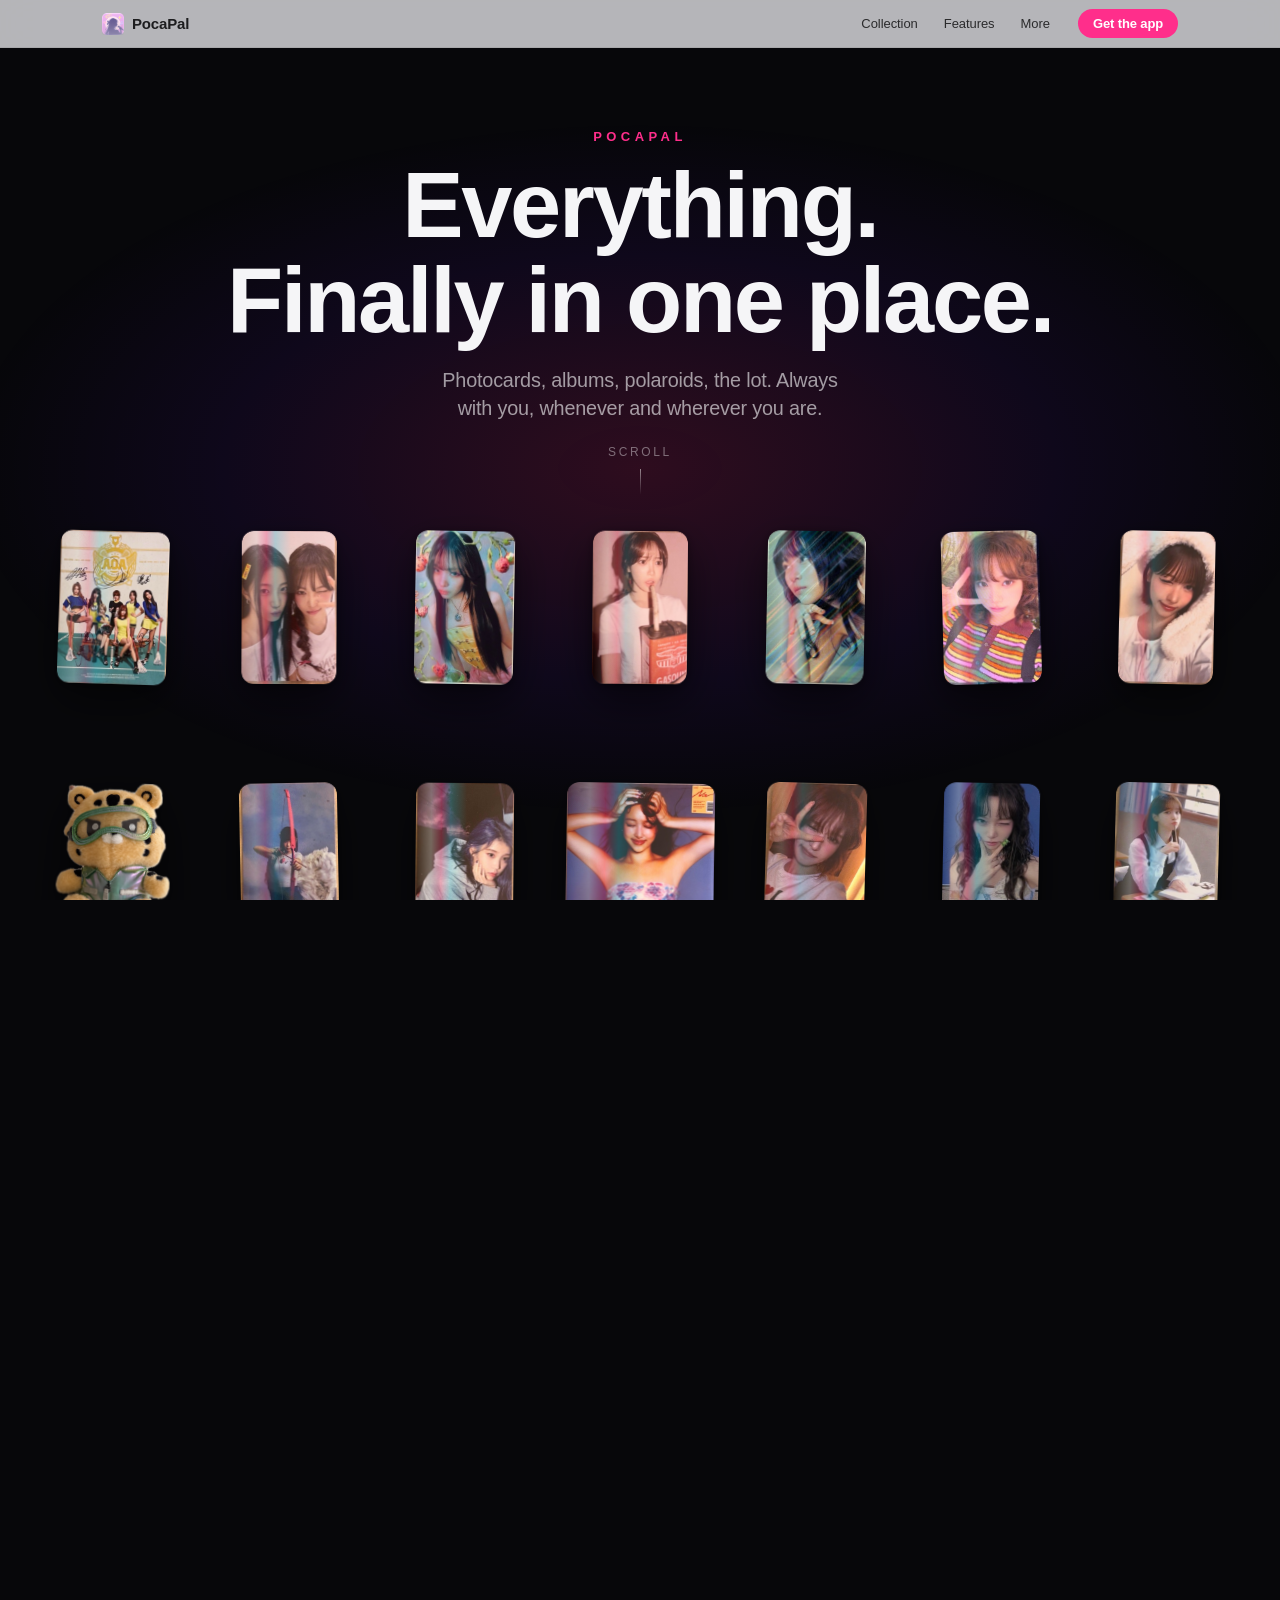
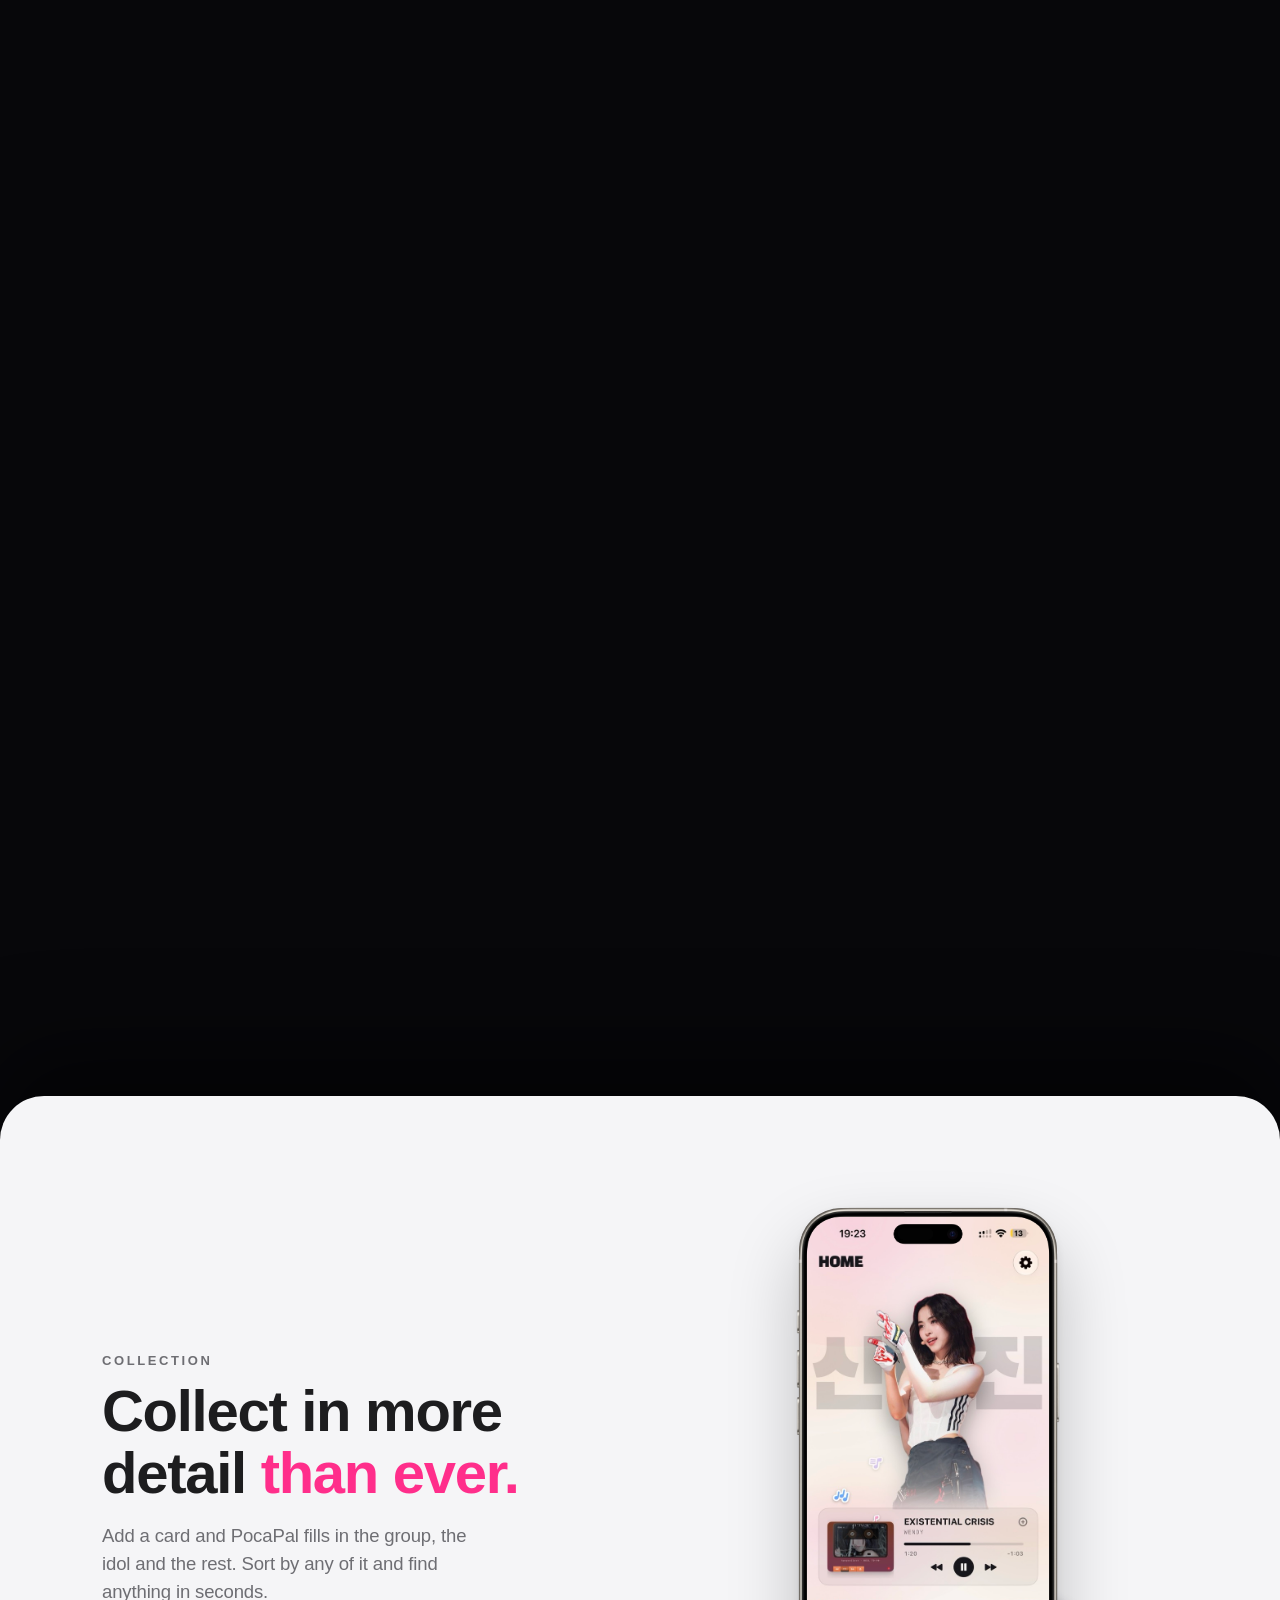
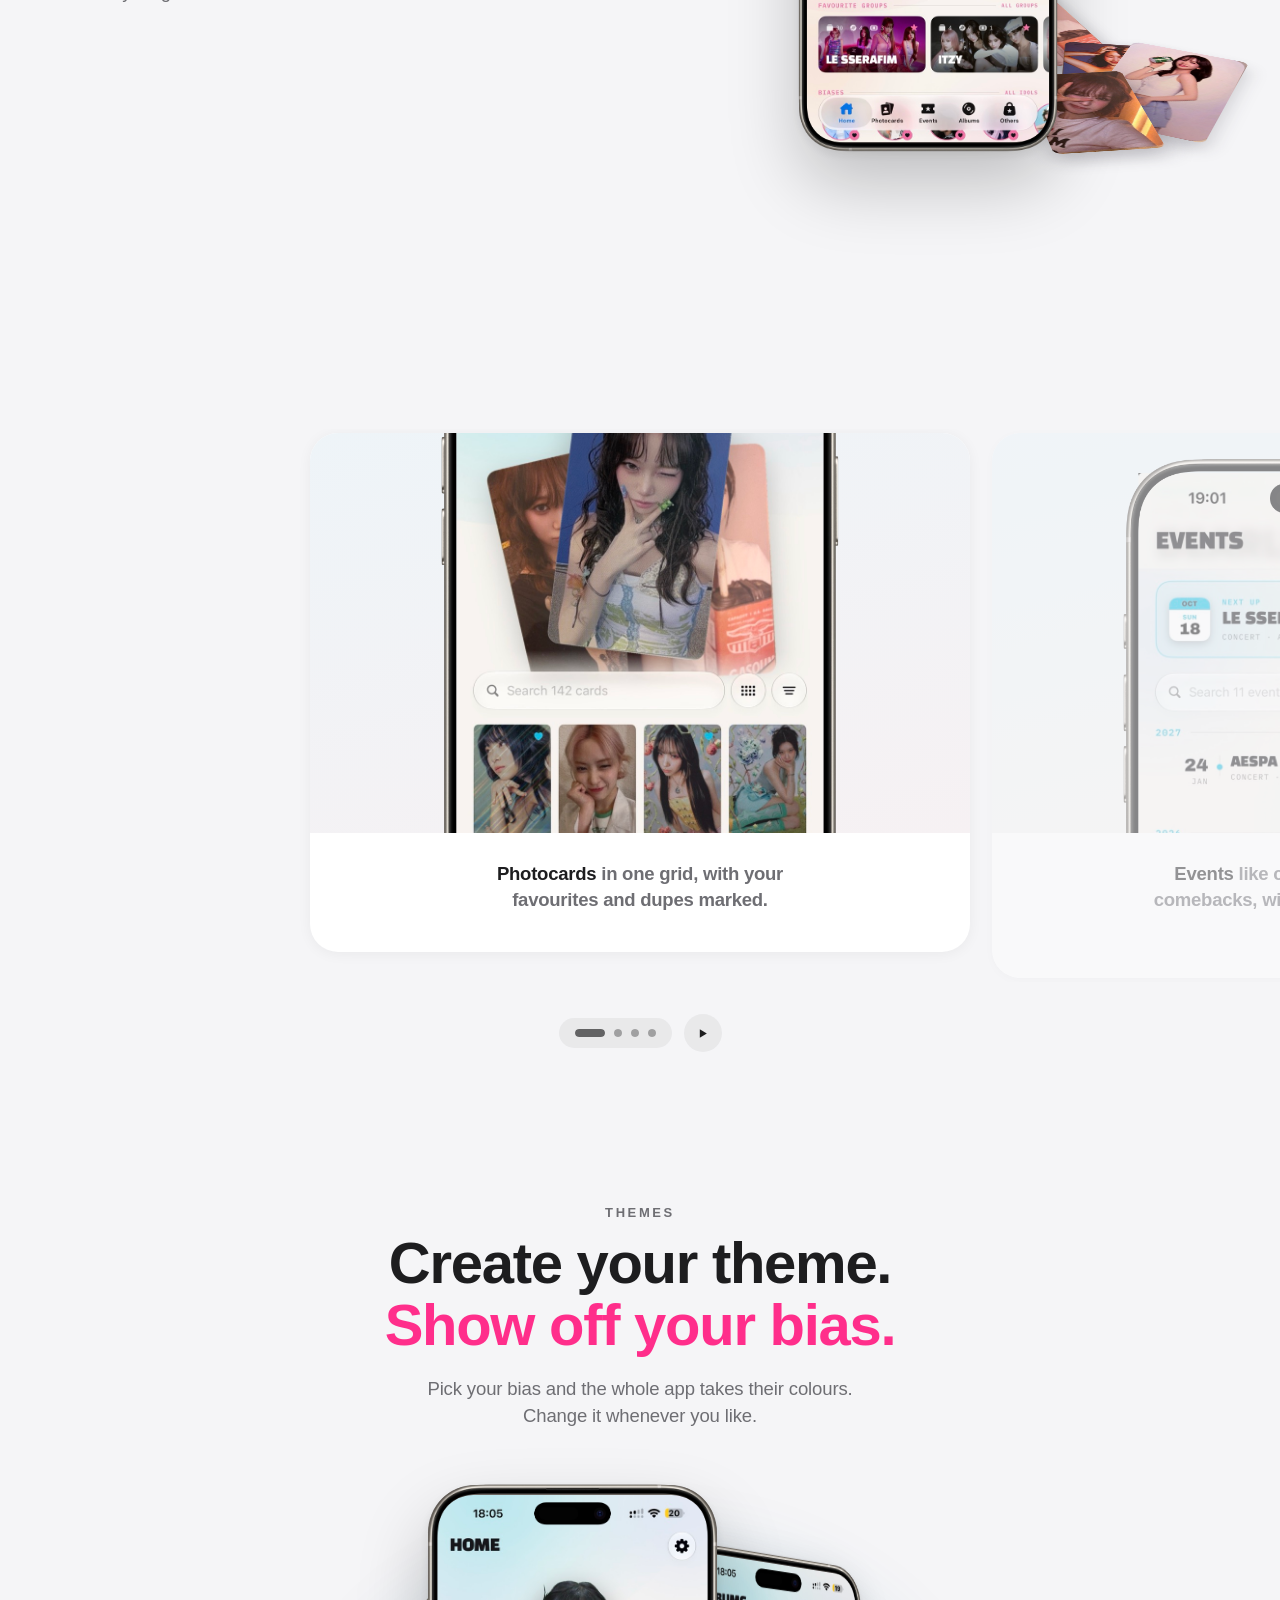
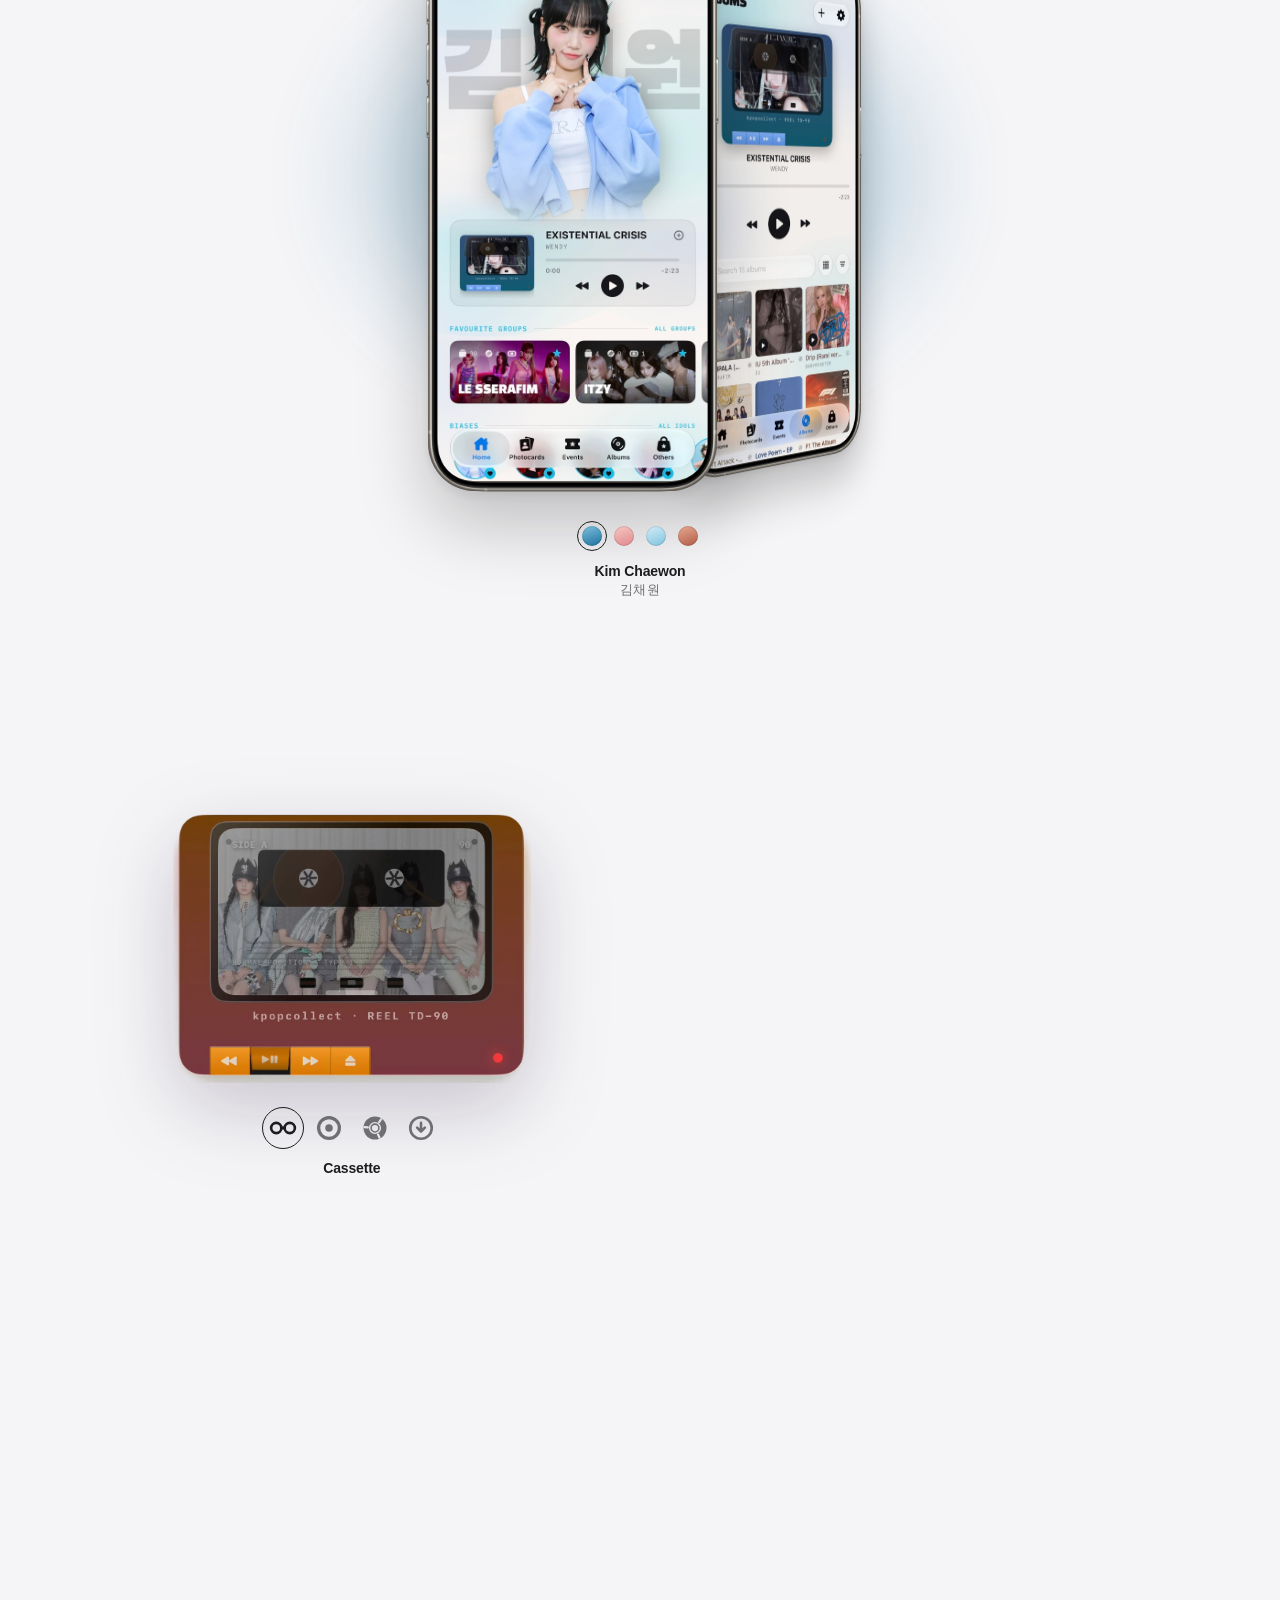
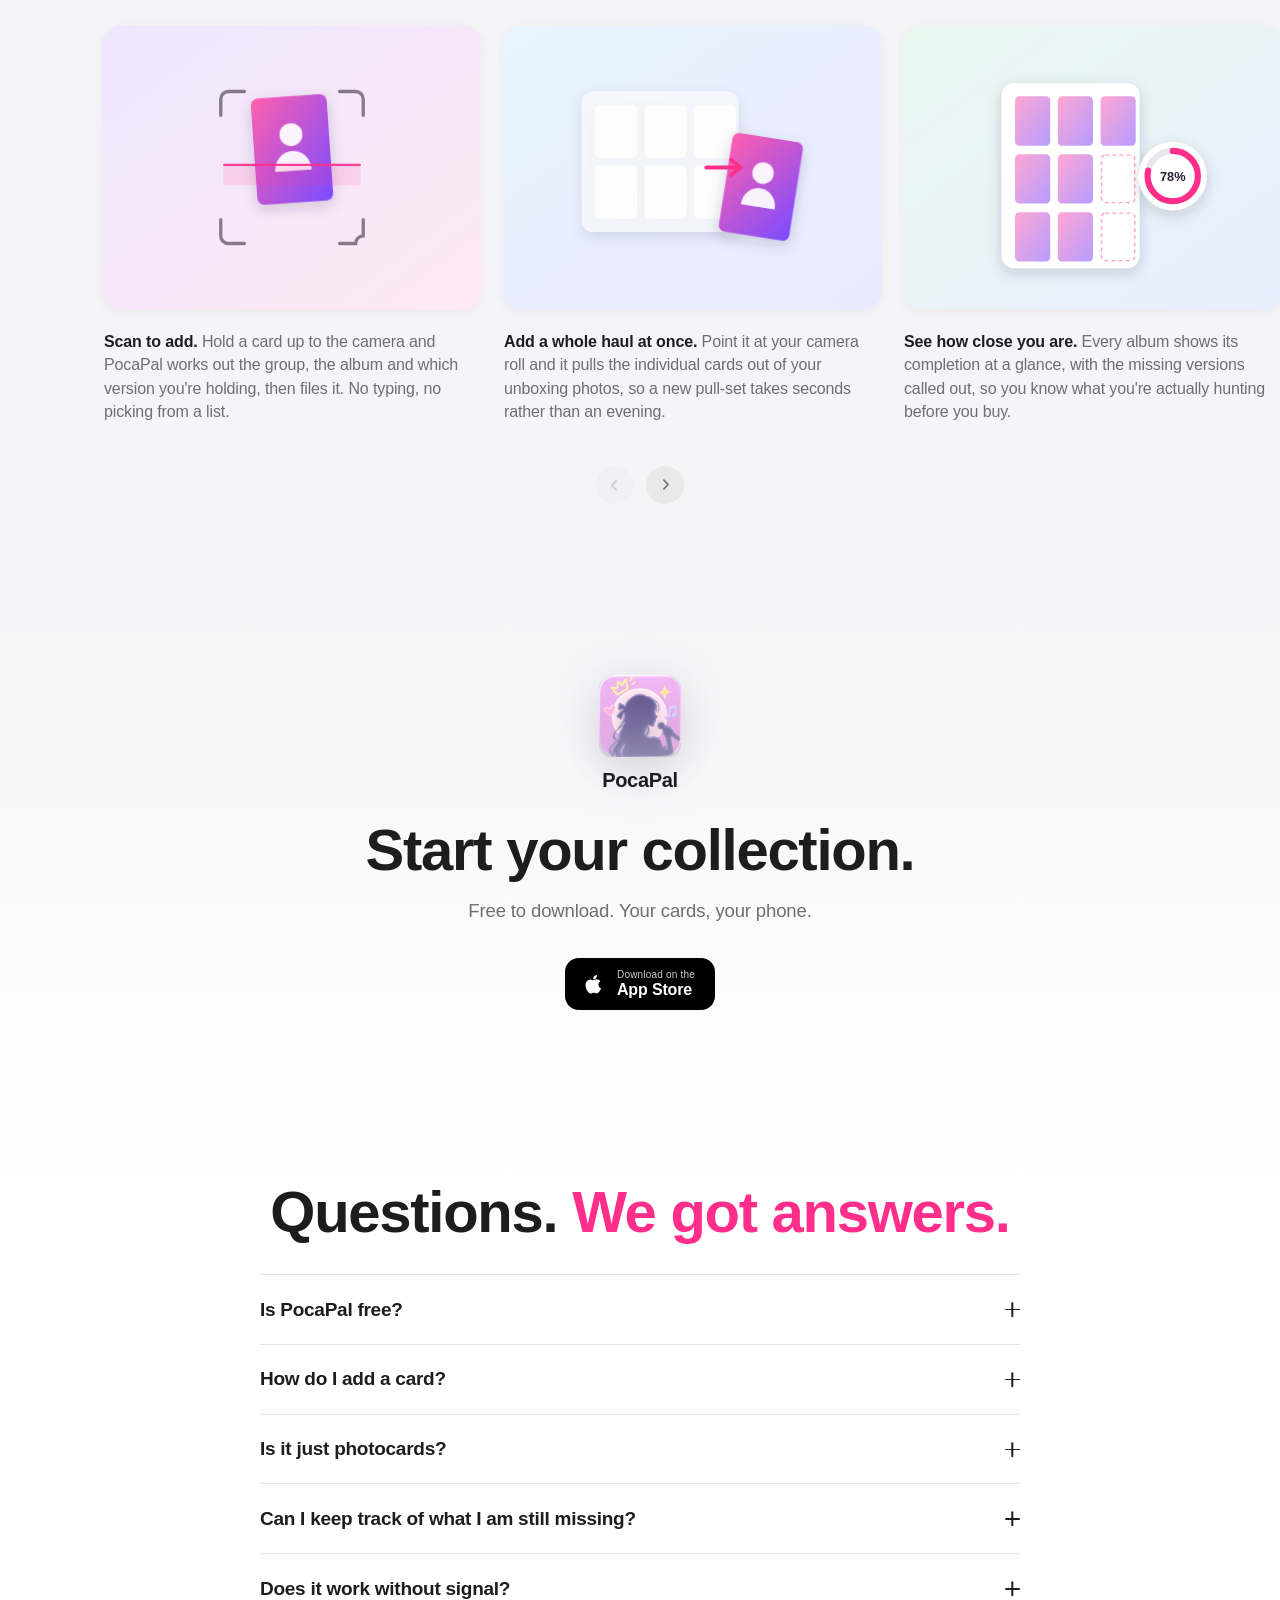
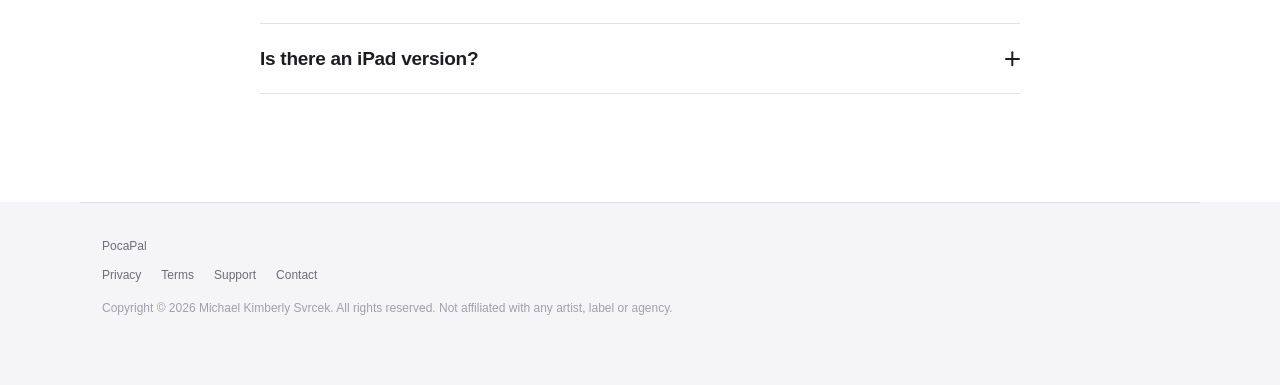
==== public/index.html @ 65de7126 "h" ====
<!DOCTYPE html>
<html lang="en">
<head>
<meta charset="utf-8">
<meta name="viewport" content="width=device-width, initial-scale=1, viewport-fit=cover">
<title>PocaPal · Everything, finally in one place</title>
<meta name="description" content="PocaPal is the photocard collection app for K-pop collectors. Track everything you own, see what you are still missing, and theme the whole app around your bias.">
<meta name="theme-color" content="#07070a">
<meta property="og:title" content="PocaPal · Everything, finally in one place">
<meta property="og:description" content="The photocard collection app for K-pop collectors.">
<meta property="og:type" content="website">
<link rel="icon" href="assets/app-icon.png" type="image/png" sizes="204x204">
<link rel="apple-touch-icon" href="assets/app-icon.png">
<link rel="stylesheet" href="styles.css">
</head>
<body>

<!-- ───────────────────────── nav ───────────────────────── -->
<header class="nav" id="nav">
  <div class="nav-inner">
    <a class="nav-logo" href="#top" aria-label="PocaPal home">
      <img class="nav-mark" src="assets/app-icon.png" alt="" width="204" height="204">
      PocaPal
    </a>
    <nav class="nav-links" aria-label="Primary">
      <a href="#collection">Collection</a>
      <a href="#views">Features</a>
      <a href="#more">More</a>
    </nav>
    <a class="btn btn-sm" href="#get">Get the app</a>
  </div>
</header>

<main id="top">

  <!-- ─────────────────── hero + scroll story ─────────────────── -->
  <section class="story" id="story">
    <div class="story-track">
      <div class="story-stage" id="stage">

        <!-- headline sits inside the stage so it can fade as cards take over -->
        <div class="hero-copy" id="heroCopy">
          <p class="eyebrow">PocaPal</p>
          <h1 class="h1">Everything.<br>Finally in one place.</h1>
          <p class="sub">Photocards, albums, polaroids, the lot. Always with you, whenever and wherever you are.</p>
          <div class="hero-scrollhint" aria-hidden="true">
            <span>Scroll</span>
            <span class="hint-line"></span>
          </div>
        </div>

        <!-- the flying cards get injected here -->
        <div class="card-layer" id="cardLayer" aria-hidden="true"></div>

        <!-- the endless queue that runs on behind the phone once it has settled -->
        <div class="marquee" id="marquee" aria-hidden="true"><div class="marquee-row" id="marqueeRow"></div></div>

        <!-- the phone the cards save into -->
        <div class="phone-wrap" id="phoneWrap" aria-hidden="true">
          <div class="phone-glow"></div>
          <div class="phone-screen">
            <!-- the collection filling up, then a push across to the themed home -->
            <div class="phone-page" id="phonePageA">
              <img class="phone-shot" src="assets/screens/collection.jpg" alt="" width="591" height="1280">
              <div class="phone-count" id="phoneCount" aria-hidden="true">167</div>
              <div class="app-grid-wrap"><div class="app-grid" id="appGrid"></div></div>
            </div>
            <div class="phone-page phone-page-b" id="phonePageB">
              <img class="phone-shot" src="assets/screens/chaewon1.jpg" alt="" width="591" height="1280">
            </div>
          </div>
          <img class="phone-frame" src="assets/phone-frame.webp" alt="" width="1470" height="3000">
        </div>

        <!-- shown when the story is left half-played -->
        <div class="nudge" id="nudge" aria-hidden="true">
          <span>Keep scrolling</span>
          <svg viewBox="0 0 16 16"><path d="M8 2.4v10.4M3.4 8.2 8 12.8l4.6-4.6"/></svg>
        </div>

        <!-- closing line of the story -->
        <div class="story-outro" id="storyOutro">
          <h2 class="h2">A home for your collection<br><span class="hl">on the go.</span></h2>
          <p class="sub sub-tight">Photocards, albums, polaroids and everything else in one place. Your binder, always with you.</p>
        </div>

      </div>
    </div>
  </section>

  <!-- ─────────────────── light body ─────────────────── -->
  <div class="light">

    <section class="feature" id="collection">
      <div class="feature-copy reveal">
        <p class="kicker">Collection</p>
        <h2 class="h2">Collect in more<br>detail <span class="hl">than ever.</span></h2>
        <p class="body">Add a card and PocaPal fills in the group, the idol and the rest. Sort by any of it and find anything in seconds.</p>
      </div>
      <div class="feature-art reveal">
        <div class="scene scene-lay">
        <div class="device">
          <div class="device-screen">
            <img class="device-still" src="assets/screens/home.jpg"
                 alt="The PocaPal home screen" width="591" height="1280">
          </div>
          <img class="device-frame" src="assets/phone-frame.webp" alt="" width="1470" height="3000">
        </div>

          <div class="ground" aria-hidden="true">
            <div class="lay lay-a"><img src="assets/cards/poca-04.jpg" alt="" loading="lazy"></div>
            <div class="lay lay-b"><img src="assets/cards/album-03.jpg" alt="" loading="lazy"></div>
            <div class="lay lay-c"><img src="assets/cards/poca-12.jpg" alt="" loading="lazy"></div>
            <div class="lay lay-d"><img src="assets/cards/poca-09.jpg" alt="" loading="lazy"></div>
          </div>
        </div>
      </div>
    </section>

    <section class="deck" id="views" aria-roledescription="carousel" aria-label="Ways to view your collection">
      <h2 class="h2 deck-head reveal">Cards, events, albums, <span class="hl">and more.</span></h2>

      <div class="deck-rail" id="deck">
        <ul class="deck-track">
          <li class="deck-slide">
            <figure>
              <div class="deck-phone deck-phone--mid" data-slide="photocards">
                <div class="deck-device">
                  <img class="deck-shot" src="assets/slides/photocards.jpg" alt="" loading="lazy">
                  <img class="deck-frame" src="assets/phone-frame.webp" alt="" width="1470" height="3000">
                </div>
              </div>
              <figcaption><b>Photocards</b> in one grid, with your favourites and dupes marked.</figcaption>
            </figure>
          </li>
          <li class="deck-slide">
            <figure>
              <div class="deck-phone deck-phone--top" data-slide="events">
                <div class="deck-device">
                  <img class="deck-shot" src="assets/slides/events.jpg" alt="" loading="lazy">
                  <img class="deck-frame" src="assets/phone-frame.webp" alt="" width="1470" height="3000">
                </div>
              </div>
              <figcaption><b>Events</b> like concerts, fansigns and comebacks, with the next one counting down.</figcaption>
            </figure>
          </li>
          <li class="deck-slide">
            <figure>
              <div class="deck-phone deck-phone--bot" data-slide="albums">
                <div class="deck-device">
                  <img class="deck-shot" src="assets/slides/albums.jpg" alt="" loading="lazy">
                  <img class="deck-frame" src="assets/phone-frame.webp" alt="" width="1470" height="3000">
                </div>
              </div>
              <figcaption><b>Albums</b> logged with the artwork and the version you actually own.</figcaption>
            </figure>
          </li>
          <li class="deck-slide">
            <figure>
              <div class="deck-phone deck-phone--top" data-slide="more">
                <div class="deck-device">
                  <img class="deck-shot" src="assets/slides/more.jpg" alt="" loading="lazy">
                  <img class="deck-frame" src="assets/phone-frame.webp" alt="" width="1470" height="3000">
                </div>
              </div>
              <figcaption><b>Others</b> as well: toys, clothes, banners and whatever else you have ended up with.</figcaption>
            </figure>
          </li>
        </ul>
      </div>

      <div class="deck-controls">
        <div class="deck-dots" id="deckDots" role="tablist" aria-label="Choose a view"></div>
        <button class="deck-play" id="deckPlay" type="button" aria-label="Pause"></button>
      </div>
    </section>

    <section class="feature feature-centre" id="themes">
      <div class="feature-copy reveal">
        <p class="kicker">Themes</p>
        <h2 class="h2">Create your theme.<br><span class="hl">Show off your bias.</span></h2>
        <p class="body">Pick your bias and the whole app takes their colours. Change it whenever you like.</p>
      </div>
      <div class="feature-art reveal">
        <div class="scene scene-pair" id="themeScene" data-theme="chaewon">
          <div class="scene-glow" aria-hidden="true"></div>
          <div class="device device-back" aria-hidden="true">
            <div class="device-screen">
              <img class="device-shot is-on" src="assets/screens/chaewon2.jpg" alt="" width="591" height="1280">
              <img class="device-shot" src="" alt="" width="591" height="1280">
            </div>
            <img class="device-frame" src="assets/phone-frame.webp" alt="" width="1470" height="3000">
          </div>

          <div class="device device-front">
            <div class="device-screen">
              <img class="device-shot is-on" src="assets/screens/chaewon1.jpg"
                   alt="The PocaPal home screen, themed after Kim Chaewon" width="591" height="1280">
              <img class="device-shot" src="" alt="" width="591" height="1280">
            </div>
            <img class="device-frame" src="assets/phone-frame.webp" alt="" width="1470" height="3000">
          </div>
        </div>

        <div class="swatches" role="group" aria-label="App theme">
          <button class="swatch" type="button" data-theme="chaewon" data-label="Kim Chaewon" data-ko="김채원" aria-pressed="true"  aria-label="Kim Chaewon theme"></button>
          <button class="swatch" type="button" data-theme="ryujin"  data-label="Ryujin"      data-ko="신류진" aria-pressed="false" aria-label="Ryujin theme"></button>
          <button class="swatch" type="button" data-theme="karina"  data-label="Karina"      data-ko="유지민" aria-pressed="false" aria-label="Karina theme"></button>
          <button class="swatch" type="button" data-theme="suzy"    data-label="Suzy"        data-ko="배수지" aria-pressed="false" aria-label="Suzy theme"></button>
        </div>
        <p class="swatch-label"><span id="themeName">Kim Chaewon</span><em id="themeKo">김채원</em></p>
      </div>
    </section>

    <section class="feature feature-flip" id="players">
      <div class="feature-copy reveal">
        <p class="kicker">Players</p>
        <h2 class="h2 h2-tight">Enjoy your albums<br><span class="hl">the way they were<br>meant to be.</span></h2>
        <p class="body">Cassette, vinyl, CD or something more modern. Pick the one that suits the album, and take it with you on the go.</p>
      </div>
      <div class="feature-art art-stack reveal">
        <div class="player-stage">
          <img class="player-shot is-on" src="assets/players/cassette.webp" alt="The PocaPal cassette player">
          <img class="player-shot" src="" alt="">
        </div>

        <div class="swatches" role="group" aria-label="Player">
          <button class="swatch" type="button" data-player="cassette" data-label="Cassette" aria-pressed="true"  aria-label="Cassette player"></button>
          <button class="swatch" type="button" data-player="vinyl"    data-label="Vinyl"    aria-pressed="false" aria-label="Vinyl player"></button>
          <button class="swatch" type="button" data-player="cd"       data-label="CD"       aria-pressed="false" aria-label="CD player"></button>
          <button class="swatch" type="button" data-player="digital"  data-label="Digital"  aria-pressed="false" aria-label="Digital player"></button>
        </div>
        <p class="swatch-label"><span id="playerName">Cassette</span></p>
      </div>
    </section>

    <section class="rail-sec" id="more">
      <div class="rail-head reveal">
        <p class="kicker">More in PocaPal</p>
        <h2 class="h2">Every little thing,<br>thought through.</h2>
        <p class="body rail-sub">The small stuff that takes the admin out of collecting, so you can get back to the fun part.</p>
      </div>

      <div class="rail" id="rail">
        <ul class="rail-track">
          <li class="rail-card">
            <div class="rail-art"><img src="assets/features/scan.svg" alt="" loading="lazy"></div>
            <p><b>Scan to add.</b> Hold a card up to the camera and PocaPal works out the group, the album and which version you're holding, then files it. No typing, no picking from a list.</p>
          </li>
          <li class="rail-card">
            <div class="rail-art"><img src="assets/features/import.svg" alt="" loading="lazy"></div>
            <p><b>Add a whole haul at once.</b> Point it at your camera roll and it pulls the individual cards out of your unboxing photos, so a new pull-set takes seconds rather than an evening.</p>
          </li>
          <li class="rail-card">
            <div class="rail-art"><img src="assets/features/sets.svg" alt="" loading="lazy"></div>
            <p><b>See how close you are.</b> Every album shows its completion at a glance, with the missing versions called out, so you know what you're actually hunting before you buy.</p>
          </li>
          <li class="rail-card">
            <div class="rail-art"><img src="assets/features/dupes.svg" alt="" loading="lazy"></div>
            <p><b>Dupes, kept separate.</b> Flag a spare and it drops out of your main count but stays in your trade list, ready to send when someone's after it.</p>
          </li>
          <li class="rail-card">
            <div class="rail-art"><img src="assets/features/search.svg" alt="" loading="lazy"></div>
            <p><b>Search that knows what you mean.</b> Filter by member, era, album or version, or ask for everything you're still missing from one release.</p>
          </li>
          <li class="rail-card">
            <div class="rail-art"><img src="assets/features/share.svg" alt="" loading="lazy"></div>
            <p><b>Share your binder.</b> Send a link to your collection or your wishlist. Whoever opens it doesn't need the app, or an account, to look.</p>
          </li>
          <li class="rail-card">
            <div class="rail-art"><img src="assets/features/offline.svg" alt="" loading="lazy"></div>
            <p><b>Works with no signal.</b> Your collection lives on your phone, so it's there in the queue, at the venue, or halfway through a trade in a car park.</p>
          </li>
        </ul>
      </div>

      <div class="rail-nav">
        <button class="rail-btn" type="button" data-dir="-1" aria-label="Previous features" aria-controls="rail"></button>
        <button class="rail-btn" type="button" data-dir="1" aria-label="More features" aria-controls="rail"></button>
      </div>
    </section>

    <section class="cta" id="get">
      <div class="cta-brand reveal">
        <img class="cta-icon" src="assets/app-icon.png" alt="" width="204" height="204">
        <p class="cta-name">PocaPal</p>
      </div>
      <h2 class="h2">Start your collection.</h2>
      <p class="body cta-body">Free to download. Your cards, your phone.</p>
      <div class="store-row">
        <a class="store" href="#" aria-label="Download on the App Store">
          <span class="store-icon" data-store="apple"></span>
          <span class="store-txt"><small>Download on the</small><strong>App Store</strong></span>
        </a>
      </div>
    </section>

    <section class="faq" id="faq" aria-labelledby="faqHead">
      <h2 class="h2 faq-head reveal" id="faqHead">Questions. <span class="hl">We got answers.</span></h2>
      <div class="faq-list reveal">

        <div class="faq-item">
          <button class="faq-q" type="button" aria-expanded="false" aria-controls="faq-a1" id="faq-q1">
            Is PocaPal free?<span class="faq-mark" aria-hidden="true"></span>
          </button>
          <div class="faq-a" id="faq-a1" role="region" aria-labelledby="faq-q1">
            <div><p>Yes. Download it and start filing. No ads, and nothing behind a paywall.</p></div>
          </div>
        </div>

        <div class="faq-item">
          <button class="faq-q" type="button" aria-expanded="false" aria-controls="faq-a2" id="faq-q2">
            How do I add a card?<span class="faq-mark" aria-hidden="true"></span>
          </button>
          <div class="faq-a" id="faq-a2" role="region" aria-labelledby="faq-q2">
            <div><p>Photograph it, or pick it out of your camera roll. PocaPal fills in the group, the idol and the version, and you can correct anything it gets wrong.</p></div>
          </div>
        </div>

        <div class="faq-item">
          <button class="faq-q" type="button" aria-expanded="false" aria-controls="faq-a3" id="faq-q3">
            Is it just photocards?<span class="faq-mark" aria-hidden="true"></span>
          </button>
          <div class="faq-a" id="faq-a3" role="region" aria-labelledby="faq-q3">
            <div><p>No. Albums, polaroids, toys, banners, lightsticks, whatever you have ended up with. Each kind gets its own shelf.</p></div>
          </div>
        </div>

        <div class="faq-item">
          <button class="faq-q" type="button" aria-expanded="false" aria-controls="faq-a4" id="faq-q4">
            Can I keep track of what I am still missing?<span class="faq-mark" aria-hidden="true"></span>
          </button>
          <div class="faq-a" id="faq-a4" role="region" aria-labelledby="faq-q4">
            <div><p>Yes. Anything you are after goes on your wishlist, next to what you already own, so you know what you are looking for before you get to the pop-up.</p></div>
          </div>
        </div>

        <div class="faq-item">
          <button class="faq-q" type="button" aria-expanded="false" aria-controls="faq-a5" id="faq-q5">
            Does it work without signal?<span class="faq-mark" aria-hidden="true"></span>
          </button>
          <div class="faq-a" id="faq-a5" role="region" aria-labelledby="faq-q5">
            <div><p>Your collection lives on your phone, so it is there in a basement venue or on a plane. Back it up whenever you are online.</p></div>
          </div>
        </div>

        <div class="faq-item">
          <button class="faq-q" type="button" aria-expanded="false" aria-controls="faq-a6" id="faq-q6">
            Is there an iPad version?<span class="faq-mark" aria-hidden="true"></span>
          </button>
          <div class="faq-a" id="faq-a6" role="region" aria-labelledby="faq-q6">
            <div><p>Not yet, but one is being built. For now PocaPal is made for iPhone, where everything already works, and it will run on an iPad at iPhone size in the meantime. Once the iPad version is ready you will be able to browse the same collection on the bigger screen as well, with nothing to move across.</p></div>
          </div>
        </div>

      </div>
    </section>

  </div>
</main>

<footer class="footer">
  <div class="footer-inner">
    <p>PocaPal</p>
    <nav aria-label="Footer">
      <a href="#">Privacy</a><a href="#">Terms</a><a href="#">Support</a><a href="#">Contact</a>
    </nav>
    <p class="footer-legal">Copyright © 2026 Michael Kimberly Svrcek. All rights reserved. Not affiliated with any artist, label or agency.</p>
  </div>
</footer>

<!-- Item detail. Opened by clicking any card in the hero, filled from INFO
     in app.js. Styled after the app's own detail screen. -->
<div class="sheet" id="sheet" hidden>
  <div class="sheet-scrim" data-close></div>
  <div class="sheet-panel" role="dialog" aria-modal="true" aria-labelledby="sheetTitle" tabindex="-1">
    <div class="sheet-wash" id="sheetWash" aria-hidden="true"></div>
    <button class="sheet-x" data-close aria-label="Close">
      <svg viewBox="0 0 24 24" aria-hidden="true"><path d="M6 6l12 12M18 6L6 18"/></svg>
    </button>
    <div class="sheet-art"><img id="sheetArt" alt=""></div>
    <div class="sheet-scroll">
      <h2 class="sheet-title" id="sheetTitle">Item</h2>
      <div class="sheet-pills">
        <span class="pill pill-kind" id="sheetKind">Photocard</span>
        <span class="pill pill-own" id="sheetOwn">Owned</span>
      </div>
      <div class="sheet-people" id="sheetPeople"></div>
      <dl class="sheet-rows" id="sheetRows"></dl>
    </div>
  </div>
</div>

<script src="app.js"></script>
</body>
</html>
---- public/styles.css ----
/* ============================================================
   PocaPal — product page
   Palette: dark story → light body, magenta accent
   ============================================================ */

:root{
  --ink:#07070a;
  --ink-2:#101015;
  --paper:#f5f5f7;
  --paper-2:#ffffff;
  --text-dark:#1d1d1f;
  --text-mid:#6e6e73;
  --text-on-dark:#f5f5f7;
  --text-on-dark-mid:rgba(245,245,247,.62);

  --accent:#ff2e8b;
  --accent-deep:#e0196f;
  --accent-soft:rgba(255,46,139,.18);

  --nav-h:48px;
  --pad:max(22px, env(safe-area-inset-left));
  --maxw:1120px;

  /* phone frame geometry, measured off assets/phone-frame.webp */
  --frame-ar:1470 / 3000;
  --screen-l:5.10%; --screen-t:2.37%; --screen-w:89.80%; --screen-h:95.27%;
  --screen-r:13.4% / 6.1%;      /* a hair tighter than the cut-out */
  --body-l:2.11%;   --body-t:0.73%;   --body-w:95.78%;   --body-h:98.53%;
  --body-r:16.41% / 7.81%;
  --device-body:#6b6560;        /* sampled off the frame's own edge */

  --ease:cubic-bezier(.22,.61,.36,1);
  --font:-apple-system, BlinkMacSystemFont, "SF Pro Display", "SF Pro Text",
         "Helvetica Neue", "Segoe UI", Inter, Roboto, Arial, sans-serif;
}

*,*::before,*::after{box-sizing:border-box}
html{ -webkit-text-size-adjust:100%; scroll-behavior:smooth; }
body{
  margin:0;
  font-family:var(--font);
  background:var(--ink);
  color:var(--text-on-dark);
  -webkit-font-smoothing:antialiased;
  -moz-osx-font-smoothing:grayscale;
  overflow-x:hidden;
}
img{max-width:100%;display:block}
a{color:inherit;text-decoration:none}

/* ---------- type scale ---------- */
.h1{
  font-size:clamp(40px, 7.4vw, 92px);
  line-height:1.03;
  letter-spacing:-.025em;
  font-weight:650;
  margin:0;
}
.h2{
  font-size:clamp(30px, 4.6vw, 58px);
  line-height:1.07;
  letter-spacing:-.022em;
  font-weight:650;
  margin:0;
}
.sub{
  font-size:clamp(16px, 1.55vw, 20px);
  line-height:1.45;
  letter-spacing:-.01em;
  color:var(--text-on-dark-mid);
  margin:18px auto 0;
  max-width:36ch;
  font-weight:400;
}
.sub-tight{margin-top:12px;max-width:34ch}
.body{
  font-size:clamp(16px, 1.45vw, 19px);
  line-height:1.5;
  letter-spacing:-.008em;
  color:var(--text-mid);
  margin:18px 0 0;
  max-width:38ch;
}
.eyebrow{
  margin:0 0 14px;
  font-size:13px;
  font-weight:600;
  letter-spacing:.34em;
  text-transform:uppercase;
  color:var(--accent);
}
/* the blade's category label sits back; the accent is saved for the headline */
.kicker{
  margin:0 0 12px;
  font-size:13px;
  font-weight:650;
  letter-spacing:.2em;
  text-transform:uppercase;
  color:var(--text-mid);
}

/* ---------- nav ---------- */
.nav{
  position:fixed; inset:0 0 auto 0; z-index:50;
  height:var(--nav-h);
  background:rgba(8,8,11,.62);
  backdrop-filter:saturate(180%) blur(20px);
  -webkit-backdrop-filter:saturate(180%) blur(20px);
  border-bottom:1px solid rgba(255,255,255,.08);
  transition:background .4s var(--ease), border-color .4s var(--ease), color .4s var(--ease);
}
.nav.is-light{
  background:rgba(250,250,252,.72);
  border-bottom-color:rgba(0,0,0,.08);
  color:var(--text-dark);
}
.nav-inner{
  max-width:var(--maxw); height:100%; margin:0 auto;
  padding:0 var(--pad);
  display:flex; align-items:center; gap:28px;
  font-size:13px; letter-spacing:-.005em;
}
.nav-logo{display:flex;align-items:center;gap:8px;font-weight:650;font-size:15px;letter-spacing:-.01em}
/* the real app icon; its rounded corners are already in the artwork */
.nav-mark{width:22px;height:22px;display:block}
.nav-links{display:flex;gap:26px;margin-left:auto;opacity:.82}
.nav-links a{transition:opacity .2s}
.nav-links a:hover{opacity:.6}
.btn{
  display:inline-flex;align-items:center;justify-content:center;
  background:var(--accent); color:#fff;
  font-weight:600; letter-spacing:-.01em;
  border-radius:999px;
  transition:background .25s var(--ease), transform .25s var(--ease);
}
.btn:hover{background:var(--accent-deep)}
.btn:active{transform:scale(.97)}
.btn-sm{padding:7px 15px;font-size:13px}
.nav.is-light .nav-links{opacity:.9}

/* ============================================================
   SCROLL STORY
   ============================================================ */
.story{
  position:relative;
  height:660vh;              /* scroll runway — JS reads progress from this */
  background:var(--ink);
}
.story-track{
  position:sticky; top:0;
  height:100svh; height:100vh;
  overflow:hidden;
}
.story-stage{
  position:absolute; inset:0;
  perspective:1400px;
}
/* ambient magenta bloom behind everything */
.story-stage::before{
  content:"";
  position:absolute; left:50%; top:52%;
  width:110vw; height:80vh; transform:translate(-50%,-50%);
  background:radial-gradient(ellipse at center, rgba(255,46,139,.16), rgba(122,28,255,.07) 42%, transparent 68%);
  pointer-events:none;
}

/* ---- hero copy ---- */
.hero-copy{
  position:absolute; left:50%; top:calc(var(--nav-h) + 9vh);
  transform:translateX(-50%);
  width:min(92vw, 860px);
  text-align:center;
  z-index:1000;
  will-change:opacity, transform;
}
/* Once it starts fading it is only a ghost, but it still sits over the top row
   of the risen grid and would swallow the pointer there. It stays selectable
   while it is the thing you are actually reading. */
.hero-copy.is-through{pointer-events:none}
.hero-scrollhint{
  margin-top:22px;
  display:flex;flex-direction:column;align-items:center;gap:10px;
  font-size:12px;letter-spacing:.22em;text-transform:uppercase;
  color:rgba(245,245,247,.42);
}
.hint-line{
  width:1px;height:26px;
  background:linear-gradient(to bottom, rgba(255,255,255,.5), transparent);
  animation:hint 2.4s var(--ease) infinite;
}
@keyframes hint{0%,100%{opacity:.25;transform:scaleY(.55);transform-origin:top}45%{opacity:1;transform:scaleY(1)}}

/* ---- flying cards ---- */
/* no z-index here: the cards set their own, so individual cards can sit
   either side of the phone as the line passes behind it */
.card-layer{position:absolute;inset:0;pointer-events:none}
/* only while the grid is at rest do the cards accept the pointer */
.card-layer.is-live .pcard{pointer-events:auto;cursor:pointer}
.pcard{
  position:absolute; left:0; top:0;
  border-radius:12px;
  overflow:hidden;
  will-change:transform,opacity;
  backface-visibility:hidden;
  box-shadow:0 18px 44px rgba(0,0,0,.55), 0 2px 8px rgba(0,0,0,.4);
}
.pcard img{width:100%;height:100%;object-fit:cover;border-radius:inherit}
/* a cut-out item: no card backing, no sheen, and a shadow that follows its
   own silhouette rather than a rectangle */
.pcard--cut{
  background:none;border-radius:0;box-shadow:none;
  filter:drop-shadow(0 14px 26px rgba(0,0,0,.55)) drop-shadow(0 2px 5px rgba(0,0,0,.4));
}
.pcard--cut::after{display:none}
.marquee img.is-cut{border-radius:0;box-shadow:none;filter:drop-shadow(0 12px 24px rgba(0,0,0,.5))}

/* holo sheen — a transform-animated band, so it stays on the compositor */
.pcard::after{
  content:"";
  position:absolute; top:-30%; left:0;
  width:52%; height:160%;
  background:linear-gradient(90deg,
    transparent 0%,
    rgba(255,255,255,.40) 30%,
    rgba(255,46,139,.34) 50%,
    rgba(0,212,255,.34) 68%,
    transparent 100%);
  animation:holo 15s linear infinite;
  animation-delay:var(--holo-delay, 0s);
  opacity:.7;
  pointer-events:none;
}
.pcard[data-holo="0"]::after{animation-duration:22s;opacity:.45}
/* the sweep happens in the first fifth of the cycle, then the band waits
   off-screen: a rare glint rather than a constant shimmer */
@keyframes holo{
  0%   {transform:translate3d(-130%,0,0) rotate(16deg)}
  18%  {transform:translate3d(330%,0,0)  rotate(16deg)}
  100% {transform:translate3d(330%,0,0)  rotate(16deg)}
}

/* ---- the endless queue behind the phone ---- */
.marquee{
  position:absolute; left:0; right:0; top:50%;
  transform:translateY(-50%);   /* JS re-centres this on the settled phone */
  z-index:1;                 /* behind the phone, in front of the bloom */
  opacity:0;
  /* overflow:hidden keeps the row (far wider than the viewport) from pushing
     the page sideways, but it clips vertically too, and a card that scales up
     under the pointer would lose its top and bottom. The padding is the room
     it grows into: 0.45 of a card, which also clears the drop shadow. */
  overflow:hidden;
  padding:min(7.65vh,7.2vw) 0;
  pointer-events:none;
  -webkit-mask-image:linear-gradient(90deg,transparent,#000 14%,#000 86%,transparent);
  mask-image:linear-gradient(90deg,transparent,#000 14%,#000 86%,transparent);
  will-change:opacity;
}
.marquee-row{
  display:flex;align-items:center;
  width:max-content;
  animation:queue 46s linear infinite;
  animation-play-state:paused;
  will-change:transform;
}
.marquee.is-live .marquee-row{animation-play-state:running}
/* the row holds two identical halves, so -50% → 0 loops seamlessly */
@keyframes queue{from{transform:translate3d(-50%,0,0)}to{transform:translate3d(0,0,0)}}
/* the spacing is a margin, not a flex gap: the row is two identical halves
   and `gap` would leave one fewer gap than items, so -50% would land half a
   gap out and the loop would jump */
/* the dim lives on the items, not the band, so the one under the pointer can
   come up to full while its neighbours stay back */
.marquee img{
  display:block;border-radius:10px;cursor:pointer;
  margin-right:clamp(30px,3.6vw,58px);
  box-shadow:0 14px 30px rgba(0,0,0,.5);
  opacity:.52;
  pointer-events:auto;
  transition:opacity .3s var(--ease), transform .12s linear;
  will-change:transform;
}
.marquee img:hover{opacity:1;position:relative;z-index:2}
/* The queue holds still while you are looking at one of them. `is-held` is set
   by the pointer handlers rather than by :has(img:hover), which does not
   re-evaluate dependably in every browser while the row is animating. It has
   to out-specify the .is-live rule that sets the animation running. */
.marquee.is-live.is-held .marquee-row{animation-play-state:paused}

/* ---- the phone ---- */
/* The frame is a PNG with a transparent screen cut-out, so the app UI sits
   behind it and the bezel — and the Dynamic Island — overlap it the way they
   would on the real thing. The cut-out percentages below are measured from
   the artwork; re-measure them if you swap the frame. */
.phone-wrap{
  position:absolute; left:50%; top:50%;
  width:300px; height:612px;
  margin:-306px 0 0 -150px;   /* centred without transform, so JS owns transform */
  z-index:500;                /* cards stack either side of this by depth */
  opacity:0;
  /* it is decorative, and at rest it is invisible but still sits over the
     middle of the grid: without this it swallows the pointer there */
  pointer-events:none;
  will-change:transform,opacity;
}
/* The body behind the frame: an opaque slab cut to the handset's exact
   silhouette (measured off the artwork, same as the screen cut-out). It does
   two jobs — nothing behind the phone can show through the frame's own
   anti-aliased or semi-transparent pixels, and the drop shadow and glow trace
   the real outline instead of an approximation of it. Corner radius is a
   rect below traces the outermost non-transparent pixel of the render, so the
   frame's own anti-aliased edge has something solid behind it. */
.phone-wrap::before{
  content:"";
  position:absolute;
  left:var(--body-l); top:var(--body-t); width:var(--body-w); height:var(--body-h);
  border-radius:var(--body-r);
  background:var(--device-body);
  box-shadow:
    0 48px 92px rgba(0,0,0,.8),
    0 0 70px rgba(255,46,139,.3);
  z-index:1;
}
.phone-glow{
  position:absolute; left:50%; top:50%;
  width:210%; height:132%; transform:translate(-50%,-50%);
  background:
    radial-gradient(ellipse at center, rgba(255,46,139,.6), rgba(122,28,255,.28) 40%, transparent 66%);
  filter:blur(28px);
  pointer-events:none;
}
.phone-screen{
  position:absolute;
  left:var(--screen-l); top:var(--screen-t); width:var(--screen-w); height:var(--screen-h);
  border-radius:var(--screen-r);
  overflow:hidden;
  background:#08080b;
  z-index:2;
}
.phone-frame{
  position:absolute; inset:0;
  width:100%; height:100%;
  z-index:3;
  pointer-events:none;
  -webkit-user-select:none; user-select:none;
}

/* ---- the hero screen: a real screenshot, with the grid filling its body ---- */
.phone-shot{
  position:absolute;inset:0;
  width:100%;height:100%;object-fit:cover;display:block;
}
/* Two screens stacked. At the end of the run the collection slides off to the
   right and the themed home comes in behind it from the left, the way the app
   goes back a screen. The collection is the one on top, so it carries the edge
   shadow, and the themed one is parked off to the left here rather than in JS,
   so it stays hidden if the choreography never runs. */
.phone-page{position:absolute;inset:0;will-change:transform}
.phone-page:first-child{
  z-index:2;
  box-shadow:-10px 0 26px rgba(0,0,0,.45);
}
.phone-page-b{z-index:1;transform:translate3d(-30%,0,0)}
/* The item count in the screenshot's search field, painted over with a live
   one so it climbs as cards land. Box and colours are measured off the shot:
   the digits sit at 24.7% to 29.4% across, on a pill that runs from
   rgb(248,247,243) to rgb(251,250,246). */
.phone-count{
  position:absolute;
  left:24.5%; top:12.85%; width:5.3%; height:2.9%;
  overflow:visible; white-space:nowrap;
  background:linear-gradient(180deg,#f8f7f3,#fbfaf6);
  display:flex; align-items:center;
  font-size:var(--ui,12px);
  font-weight:400; letter-spacing:-.01em;
  color:#8f8e89;
  z-index:1;
}

/* the empty band between the search field and the tab bar, measured off the shot */
.app-grid-wrap{
  position:absolute;
  left:4.5%;right:4.5%;top:17.5%;bottom:11%;
  overflow:hidden;
}
.app-grid{
  display:grid;grid-template-columns:repeat(3,minmax(0,1fr));gap:6px;
  will-change:transform;
}
/* the cell is a fixed box so the rows keep an even pitch, but the artwork is
   contained inside it: an album stays square, a photocard stays tall, and
   nothing is cropped or stretched */
.app-slot{
  aspect-ratio:300/420;
  position:relative;
  display:grid;place-items:center;
  opacity:0;transform:scale(.72);
  transition:opacity .28s var(--ease), transform .38s var(--ease);
}
.app-slot img{
  max-width:100%;max-height:100%;width:auto;height:auto;
  object-fit:contain;border-radius:5px;
  box-shadow:0 1px 4px rgba(0,0,0,.25);
}
.app-slot.is-filled{opacity:1;transform:scale(1)}

/* ---- story outro ---- */
.story-outro{
  position:absolute; left:50%; top:calc(var(--nav-h) + 7vh);
  transform:translateX(-50%);
  width:min(92vw,760px); text-align:center;
  z-index:1001; opacity:0;
  will-change:opacity,transform;
  pointer-events:none;
}

/* ============================================================
   LIGHT BODY
   ============================================================ */
.light{
  position:relative; z-index:6;
  background:var(--paper);
  color:var(--text-dark);
  border-radius:44px 44px 0 0;
  margin-top:-44px;
  box-shadow:0 -40px 90px rgba(0,0,0,.55);
  overflow:hidden;
}
.light .h2{color:var(--text-dark)}

.feature{
  max-width:var(--maxw);
  margin:0 auto;
  padding:clamp(80px,12vh,150px) var(--pad);
  display:grid;
  grid-template-columns:1fr 1fr;
  gap:clamp(36px,6vw,84px);
  align-items:center;
}
.feature-flip .feature-copy{order:2}
/* centred variant: artwork in the middle, copy beneath it */
.feature-centre{
  grid-template-columns:1fr;
  justify-items:center;
  text-align:center;
  gap:clamp(30px,4vw,50px);
}
.feature-centre .feature-copy{max-width:66ch}
/* the body stays at a comfortable measure; only the headline gets the extra room */
.feature-centre .h2{max-width:none}
.feature-centre .feature-art{width:100%;flex-direction:column;align-items:center;justify-content:flex-start}
.feature-centre .body{margin-left:auto;margin-right:auto;max-width:min(44ch,470px)}
.feature-centre .shot{width:min(100%,400px)}
.feature-art{display:flex;justify-content:center}
/* an art column that stacks its pieces instead of laying them out in a row */
.art-stack{flex-direction:column;align-items:center;justify-content:center;width:100%}

/* reveal-on-scroll */
.reveal{opacity:0;transform:translateY(26px);transition:opacity .9s var(--ease),transform .9s var(--ease)}
.reveal.in{opacity:1;transform:none}

/* ---- the phone, as a standalone block (same artwork as the hero) ---- */
.device{
  position:relative;
  isolation:isolate;   /* keep the frame's z-index inside, so siblings can sit over it */
  width:min(100%,300px);
  aspect-ratio:var(--frame-ar);
}
.device::before{
  content:"";
  position:absolute;
  left:var(--body-l); top:var(--body-t); width:var(--body-w); height:var(--body-h);
  border-radius:var(--body-r);
  background:var(--device-body);
  box-shadow:0 34px 70px rgba(0,0,0,.22), 0 4px 12px rgba(0,0,0,.08);
  z-index:1;
}
.device-screen{
  position:absolute;
  left:var(--screen-l); top:var(--screen-t); width:var(--screen-w); height:var(--screen-h);
  border-radius:var(--screen-r);
  overflow:hidden;
  z-index:2;
}
.device-frame{
  position:absolute; inset:0; width:100%; height:100%;
  z-index:3; pointer-events:none;
  -webkit-user-select:none; user-select:none;
}
/* Two screenshots stacked in the cut-out, so a theme change dissolves from
   one to the other instead of dipping through an empty screen. Same aspect as
   the frame's cut-out, so they fill it with no cropping. */
/* the players: cut out of their backgrounds, so they sit straight on the page */
.player-stage{
  position:relative;width:100%;
  height:clamp(195px,21vw,295px);
  display:grid;place-items:center;
}
.player-shot{
  position:absolute;
  max-width:100%;max-height:100%;width:auto;height:auto;
  opacity:0;
  filter:drop-shadow(0 26px 40px rgba(46,28,58,.22));
  transition:opacity .5s var(--ease);
}
.player-shot.is-on{opacity:1}
.player-shot:not([src]),.player-shot[src=""]{visibility:hidden}

/* the players are picked by what they are, not by colour */
#players .swatch{
  width:30px;height:30px;
  background:none;
  box-shadow:none;
}
#players .swatch::before{
  content:"";position:absolute;inset:0;
  background:var(--text-mid);
  -webkit-mask-repeat:no-repeat;mask-repeat:no-repeat;
  -webkit-mask-position:center;mask-position:center;
  -webkit-mask-size:contain;mask-size:contain;
  transition:background .25s var(--ease);
}
#players .swatch[aria-pressed="true"]::before{background:var(--text-dark)}
#players .swatch::after{inset:-6px}
#players .swatch[data-player="cassette"]::before{
  -webkit-mask-image:url("data:image/svg+xml;utf8,<svg xmlns='http://www.w3.org/2000/svg' viewBox='0 0 24 24' fill='none' stroke='black' stroke-width='2.1'><circle cx='6.6' cy='12' r='4.1'/><circle cx='17.4' cy='12' r='4.1'/><path d='M10.7 12h2.6' stroke-width='2.3' stroke-linecap='round'/></svg>");
  mask-image:url("data:image/svg+xml;utf8,<svg xmlns='http://www.w3.org/2000/svg' viewBox='0 0 24 24' fill='none' stroke='black' stroke-width='2.1'><circle cx='6.6' cy='12' r='4.1'/><circle cx='17.4' cy='12' r='4.1'/><path d='M10.7 12h2.6' stroke-width='2.3' stroke-linecap='round'/></svg>");
}
#players .swatch[data-player="vinyl"]::before{
  -webkit-mask-image:url("data:image/svg+xml;utf8,<svg xmlns='http://www.w3.org/2000/svg' viewBox='0 0 24 24'><circle cx='12' cy='12' r='8.3' fill='none' stroke='black' stroke-width='2.6'/><circle cx='12' cy='12' r='3' fill='black'/></svg>");
  mask-image:url("data:image/svg+xml;utf8,<svg xmlns='http://www.w3.org/2000/svg' viewBox='0 0 24 24'><circle cx='12' cy='12' r='8.3' fill='none' stroke='black' stroke-width='2.6'/><circle cx='12' cy='12' r='3' fill='black'/></svg>");
}
#players .swatch[data-player="cd"]::before{
  -webkit-mask-image:url("data:image/svg+xml;utf8,<svg xmlns='http://www.w3.org/2000/svg' viewBox='0 0 24 24'><mask id='d'><circle cx='12' cy='12' r='9.2' fill='white'/><circle cx='12' cy='12' r='2.5' fill='black'/><circle cx='12' cy='12' r='4.3' fill='none' stroke='black' stroke-width='1.1'/><g fill='black'><rect x='11.15' y='2.7' width='1.7' height='4.4' rx='.85' transform='rotate(35 12 12)'/><rect x='11.15' y='2.7' width='1.7' height='4.4' rx='.85' transform='rotate(155 12 12)'/><rect x='11.15' y='2.7' width='1.7' height='4.4' rx='.85' transform='rotate(275 12 12)'/></g></mask><rect width='24' height='24' fill='black' mask='url(%23d)'/></svg>");
  mask-image:url("data:image/svg+xml;utf8,<svg xmlns='http://www.w3.org/2000/svg' viewBox='0 0 24 24'><mask id='d'><circle cx='12' cy='12' r='9.2' fill='white'/><circle cx='12' cy='12' r='2.5' fill='black'/><circle cx='12' cy='12' r='4.3' fill='none' stroke='black' stroke-width='1.1'/><g fill='black'><rect x='11.15' y='2.7' width='1.7' height='4.4' rx='.85' transform='rotate(35 12 12)'/><rect x='11.15' y='2.7' width='1.7' height='4.4' rx='.85' transform='rotate(155 12 12)'/><rect x='11.15' y='2.7' width='1.7' height='4.4' rx='.85' transform='rotate(275 12 12)'/></g></mask><rect width='24' height='24' fill='black' mask='url(%23d)'/></svg>");
}
#players .swatch[data-player="digital"]::before{
  -webkit-mask-image:url("data:image/svg+xml;utf8,<svg xmlns='http://www.w3.org/2000/svg' viewBox='0 0 24 24' fill='none' stroke='black' stroke-width='2.1' stroke-linecap='round' stroke-linejoin='round'><circle cx='12' cy='12' r='8.6'/><path d='M12 7.9v6.9M8.9 11.7 12 14.8l3.1-3.1'/></svg>");
  mask-image:url("data:image/svg+xml;utf8,<svg xmlns='http://www.w3.org/2000/svg' viewBox='0 0 24 24' fill='none' stroke='black' stroke-width='2.1' stroke-linecap='round' stroke-linejoin='round'><circle cx='12' cy='12' r='8.6'/><path d='M12 7.9v6.9M8.9 11.7 12 14.8l3.1-3.1'/></svg>");
}

/* the emphasised clause in a headline */
.hl{color:var(--accent)}
/* for a headline with more words than the column has room for */
.h2-tight{font-size:clamp(27px,3.9vw,48px)}
/* a still screenshot filling the cut-out, with nothing to cross-fade to */
.device-still{
  position:absolute;inset:0;
  width:100%;height:100%;
  object-fit:cover;display:block;
}

.device-shot{
  position:absolute;inset:0;
  width:100%;height:100%;
  object-fit:cover;display:block;
  opacity:0;
  transition:opacity .5s var(--ease);
}
.device-shot.is-on{opacity:1}
.device-shot:not([src]),.device-shot[src=""]{visibility:hidden}
/* inside a device the screenshot is the screen — the frame supplies the chrome */
.device .shot{
  width:100%; height:100%;
  border-radius:0; border:0; box-shadow:none;
  padding:34px 15px 16px;
  display:flex; flex-direction:column;
}
.device .shot-grid{flex:0 0 auto}

/* ---- scenes: a phone plus whatever is arranged around it ---- */
.scene{position:relative;display:flex;justify-content:center}

/* collection — cards lying on the surface the phone stands on.
   They share one tilted plane rather than each being tilted on its own, which
   is what makes them read as resting on the same table: `.ground` is the
   surface, and the cards inside it only ever rotate flat within it. */
.scene-lay{
  width:min(100%,560px);
  perspective:1500px;
  perspective-origin:46% 14%;
}
.scene-lay .device{width:54%;z-index:2}
.ground{
  position:absolute;
  left:0;right:0;bottom:0;
  height:60%;
  transform:rotateX(79deg);
  transform-origin:50% 100%;
  transform-style:preserve-3d;
  z-index:1;                 /* under and behind the phone */
}
.lay{position:absolute;filter:drop-shadow(0 16px 13px rgba(30,24,40,.24))}
.lay img{display:block;width:100%;border-radius:9px}
/* placed in the plane's own coordinates: further up = further away */
.lay-a{right:12%; bottom:60%; width:25%; transform:rotate(-19deg)}
.lay-b{right:-5%; bottom:40%; width:24%; transform:rotate(8deg)}
.lay-c{right:-16%;bottom:12%; width:27%; transform:rotate(25deg)}
.lay-d{right:4%;  bottom:2%;  width:23%; transform:rotate(-7deg)}

/* themes — a second phone behind and to the right, turned off-axis */
/* a tinted halo behind the pair, picking up whichever bias is selected.
   Registering the two colours lets them transition; without @property a custom
   property would snap rather than fade. */
@property --glow-1 { syntax:'<color>'; inherits:true; initial-value:#7cc1e0 }
@property --glow-2 { syntax:'<color>'; inherits:true; initial-value:#1f6f9c }

.scene-glow{
  position:absolute;
  left:50%;top:48%;
  width:124%;height:78%;
  transform:translate(-50%,-50%);
  background:radial-gradient(ellipse at center,
    var(--glow-1), var(--glow-2) 42%, transparent 70%);
  filter:blur(44px);
  opacity:.32;
  z-index:0;
  pointer-events:none;
  transition:--glow-1 .55s var(--ease), --glow-2 .55s var(--ease);
}
.scene-pair[data-theme="chaewon"]{--glow-1:#7cc1e0;--glow-2:#1f6f9c}
.scene-pair[data-theme="ryujin"] {--glow-1:#f6c9c4;--glow-2:#e0868c}
.scene-pair[data-theme="karina"] {--glow-1:#d6ecf7;--glow-2:#7cc3de}
.scene-pair[data-theme="suzy"]   {--glow-1:#e8a992;--glow-2:#b05b46}

.scene-pair{
  width:min(100%,520px);
  justify-content:flex-start;   /* the pair is centred as a group, below */
  perspective:1200px;
  perspective-origin:50% 50%;
}
.scene-pair .device-front{width:58%;position:relative;z-index:2;margin-left:8%}
.scene-pair .device-back{
  position:absolute;z-index:1;
  width:52%;left:58%;top:9%;
  /* pivots on its own left edge so the turn swings the far side away and it
     stays clear of the phone in front. No Z rotation — that reads as toppling */
  transform:rotateY(38deg);
  transform-origin:0% 50%;
}
/* it sits further away, so it reads a touch cooler and softer */
.scene-pair .device-back .device-screen{filter:saturate(.94) brightness(.97)}
.scene-pair .device-back::before{box-shadow:0 26px 54px rgba(0,0,0,.24), 0 3px 10px rgba(0,0,0,.08)}

/* ---- centred carousel ---- */
.deck{
  --slide-w:min(86vw, 660px);
  padding:clamp(46px,7vh,96px) 0 clamp(36px,5vh,64px);
}
.deck-head{
  max-width:var(--maxw);
  margin:0 auto clamp(30px,4.6vh,50px);
  padding:0 var(--pad);
  text-align:center;
}
.deck-rail{
  position:relative;
  overflow-x:auto;overflow-y:hidden;
  scroll-snap-type:x mandatory;
  scrollbar-width:none;
  overscroll-behavior-x:contain;
}
.deck-rail::-webkit-scrollbar{display:none}
/* `--edge` is set from JS: half the leftover space, so the first and last
   slides can both reach the middle. The trailing edge has to be a real flex
   item, because padding-inline-end on a flex container whose children overflow
   is not counted in the scrollable area. */
.deck-track{
  display:flex;gap:22px;margin:0;list-style:none;
  padding:4px 0 4px var(--edge, 22px);
}
.deck-track::after{
  content:"";
  flex:0 0 auto;
  inline-size:var(--edge, 22px);
}
.deck-slide{
  flex:0 0 auto;width:var(--slide-w);
  scroll-snap-align:center;
}
.deck-slide figure{
  margin:0;
  background:var(--paper-2);
  border-radius:28px;
  overflow:hidden;
  padding-bottom:clamp(24px,3.2vw,38px);
  box-shadow:0 2px 14px rgba(0,0,0,.05);
  opacity:.45;
  transition:opacity .5s var(--ease);
}
.deck-slide.is-on figure{opacity:1}
.deck-slide:not(.is-on){cursor:pointer}

/* Each slide is a window onto part of a phone. The screenshots are crops of
   the real app, so the frame is offset to show the matching portion: the top
   of the handset, its middle, or its foot. */
.deck-phone{
  position:relative;
  height:clamp(250px,38vw,400px);
  overflow:hidden;
  background:linear-gradient(165deg,#eef4f8,#f6f1f3);
}
.deck-phone[data-slide="events"]{background:linear-gradient(165deg,#eaf3fa,#f7f3f0)}
.deck-phone[data-slide="albums"]{background:linear-gradient(165deg,#eef1f5,#eaf3f3)}
.deck-phone[data-slide="more"]  {background:linear-gradient(165deg,#e9f4f4,#f4f2f6)}
.deck-device{
  position:absolute;left:50%;
  width:62%;
  aspect-ratio:var(--frame-ar);
  transform:translateX(-50%);
}
.deck-phone--top .deck-device{top:5%}
.deck-phone--bot .deck-device{bottom:5%}
.deck-phone--mid .deck-device{top:50%;transform:translate(-50%,-50%)}
/* the crop sits against the edge of the screen it was taken from */
.deck-shot{
  position:absolute;
  left:var(--screen-l);width:var(--screen-w);height:auto;
  z-index:1;
}
.deck-phone--top .deck-shot{top:var(--screen-t)}
.deck-phone--bot .deck-shot{bottom:calc(100% - var(--screen-t) - var(--screen-h))}
.deck-phone--mid .deck-shot{top:50%;transform:translateY(-50%)}
.deck-frame{
  position:absolute;inset:0;width:100%;height:100%;
  z-index:2;pointer-events:none;
}

.deck-slide figcaption{
  margin-top:clamp(18px,2.4vw,28px);
  padding:0 clamp(22px,4vw,54px);
  max-width:46ch;margin-inline:auto;
  text-align:center;
  font-size:clamp(15px,1.45vw,19px);
  font-weight:600;line-height:1.42;letter-spacing:-.014em;
  color:var(--text-mid);
}
/* the tab the slide is showing leads the line, in full black */
.deck-slide figcaption b{font-weight:700;color:var(--text-dark)}
.deck-controls{
  display:flex;justify-content:center;align-items:center;gap:12px;
  margin-top:clamp(24px,3.6vh,38px);
}
.deck-dots{
  display:flex;align-items:center;gap:9px;
  background:rgba(0,0,0,.05);
  border-radius:999px;padding:11px 16px;
}
.deck-dot{
  width:8px;height:8px;padding:0;border:0;border-radius:999px;
  background:rgba(0,0,0,.14);cursor:pointer;
  position:relative;overflow:hidden;
  transition:width .4s var(--ease);
}
.deck-dot.is-on{width:30px}
/* the fill: solid on the dots, a running timer on the current one */
.deck-dot i{
  position:absolute;inset:0;border-radius:inherit;
  background:rgba(0,0,0,.5);
  transform:scaleX(1);transform-origin:left center;
}
/* the dots that aren't current sit just above the track they live on */
.deck-dot:not(.is-on) i{background:rgba(0,0,0,.2)}
.deck-dots.is-playing .deck-dot.is-on i{
  animation:deckfill var(--deck-dur,5200ms) linear forwards;
}
@keyframes deckfill{
  0%   {transform:scaleX(0)}
  100% {transform:scaleX(1)}
}
.deck-play{
  width:38px;height:38px;border:0;border-radius:50%;
  background:rgba(0,0,0,.05);cursor:pointer;position:relative;
  transition:background .2s var(--ease);
}
.deck-play:hover{background:rgba(0,0,0,.09)}
.deck-play::after{
  content:"";position:absolute;inset:0;
  background:var(--text-dark);
  -webkit-mask-repeat:no-repeat;mask-repeat:no-repeat;
  -webkit-mask-position:center;mask-position:center;
  -webkit-mask-size:13px;mask-size:13px;
  -webkit-mask-image:url("data:image/svg+xml;utf8,<svg xmlns='http://www.w3.org/2000/svg' viewBox='0 0 24 24' fill='black'><rect x='5' y='4' width='5' height='16' rx='1.4'/><rect x='14' y='4' width='5' height='16' rx='1.4'/></svg>");
  mask-image:url("data:image/svg+xml;utf8,<svg xmlns='http://www.w3.org/2000/svg' viewBox='0 0 24 24' fill='black'><rect x='5' y='4' width='5' height='16' rx='1.4'/><rect x='14' y='4' width='5' height='16' rx='1.4'/></svg>");
}
.deck-play[data-state="paused"]::after{
  -webkit-mask-image:url("data:image/svg+xml;utf8,<svg xmlns='http://www.w3.org/2000/svg' viewBox='0 0 24 24' fill='black'><path d='M7 4l13 8-13 8z'/></svg>");
  mask-image:url("data:image/svg+xml;utf8,<svg xmlns='http://www.w3.org/2000/svg' viewBox='0 0 24 24' fill='black'><path d='M7 4l13 8-13 8z'/></svg>");
}

/* ---- theme swatches under a screenshot ---- */
.swatches{display:flex;gap:12px;justify-content:center;margin-top:30px}
#players .swatches{gap:16px}
.swatch{
  width:20px;height:20px;padding:0;border:0;border-radius:50%;
  cursor:pointer;position:relative;
  background:linear-gradient(160deg,var(--sw1),var(--sw2));
  box-shadow:0 0 0 1px rgba(0,0,0,.12) inset;
  transition:transform .25s var(--ease);
}
.swatch:hover{transform:scale(1.08)}
.swatch::after{
  content:"";position:absolute;inset:-5px;border-radius:50%;
  border:1.5px solid var(--text-dark);
  opacity:0;transition:opacity .25s var(--ease);
}
.swatch[aria-pressed="true"]::after{opacity:1}
.swatch[data-theme="chaewon"]{--sw1:#7cc1e0;--sw2:#1f6f9c}
.swatch[data-theme="ryujin"] {--sw1:#f6c9c4;--sw2:#e0868c}
.swatch[data-theme="karina"] {--sw1:#d6ecf7;--sw2:#7cc3de}
.swatch[data-theme="suzy"]   {--sw1:#e8a992;--sw2:#b05b46}
.swatch-label{
  margin:16px 0 0;text-align:center;line-height:1.35;
}
.swatch-label span{
  display:block;font-size:14px;font-weight:600;
  color:var(--text-dark);letter-spacing:-.01em;
}
.swatch-label em{
  display:block;font-style:normal;font-size:13px;
  color:var(--text-mid);letter-spacing:.01em;
}

/* ---- feature rail ---- */
.rail-sec{padding:clamp(40px,7vh,90px) 0 clamp(56px,8vh,96px)}
.rail-head{
  max-width:var(--maxw);margin:0 auto;
  padding:0 var(--pad);
}
.rail-head .h2{margin-bottom:0}
.rail-sub{margin-top:18px;max-width:46ch}

/* the track bleeds to the edges but its first card lines up with the heading */
.rail{
  margin-top:clamp(34px,5vh,54px);
  overflow-x:auto;
  overflow-y:hidden;
  scroll-snap-type:x mandatory;
  /* snap to the padding edge, so the first card lines up with the heading
     instead of the viewport edge */
  scroll-padding-inline:max(var(--pad), calc((100% - var(--maxw)) / 2 + var(--pad)));
  -webkit-overflow-scrolling:touch;
  scrollbar-width:none;
  overscroll-behavior-x:contain;
}
.rail::-webkit-scrollbar{display:none}
.rail-track{
  display:flex;
  gap:20px;
  margin:0;
  list-style:none;
  padding:6px max(var(--pad), calc((100% - var(--maxw)) / 2 + var(--pad)));
}
.rail-card{
  flex:0 0 auto;
  width:min(80vw, 380px);
  scroll-snap-align:start;
}
.rail-art{
  aspect-ratio:4/3;
  border-radius:20px;
  overflow:hidden;
  background:#eceef2;
  box-shadow:0 2px 10px rgba(0,0,0,.05);
}
.rail-art img{width:100%;height:100%;object-fit:cover;display:block}
.rail-card p{
  margin:20px 2px 0;
  font-size:clamp(15px,1.25vw,17px);
  line-height:1.47;
  letter-spacing:-.008em;
  color:var(--text-mid);
}
.rail-card b{color:var(--text-dark);font-weight:600}

.rail-nav{
  display:flex;justify-content:center;gap:12px;
  margin-top:clamp(26px,4vh,40px);
}
.rail-btn{
  width:38px;height:38px;border:0;border-radius:50%;
  background:rgba(0,0,0,.05);
  cursor:pointer;
  position:relative;
  transition:background .2s var(--ease),opacity .2s var(--ease);
}
.rail-btn:hover{background:rgba(0,0,0,.09)}
.rail-btn:disabled{opacity:.32;cursor:default}
.rail-btn::after{
  content:"";position:absolute;inset:0;
  background:var(--text-mid);
  -webkit-mask-repeat:no-repeat;mask-repeat:no-repeat;
  -webkit-mask-position:center;mask-position:center;
  -webkit-mask-size:13px;mask-size:13px;
  -webkit-mask-image:url("data:image/svg+xml;utf8,<svg xmlns='http://www.w3.org/2000/svg' viewBox='0 0 24 24' fill='none' stroke='black' stroke-width='3' stroke-linecap='round' stroke-linejoin='round'><path d='M9 4l8 8-8 8'/></svg>");
  mask-image:url("data:image/svg+xml;utf8,<svg xmlns='http://www.w3.org/2000/svg' viewBox='0 0 24 24' fill='none' stroke='black' stroke-width='3' stroke-linecap='round' stroke-linejoin='round'><path d='M9 4l8 8-8 8'/></svg>");
}
.rail-btn[data-dir="-1"]::after{transform:scaleX(-1)}
/* ---- CTA ---- */
.cta{
  text-align:center;
  /* the bottom padding is larger than the top so the gap down to the FAQ
     matches the gap up to the rail, which carries its own padding too */
  padding:clamp(70px,11vh,130px) var(--pad) clamp(127px,19vh,222px);
  background:linear-gradient(180deg,var(--paper) 0%, #ffffff 100%);
}
.cta-brand{
  display:flex;flex-direction:column;align-items:center;
  gap:12px;margin-bottom:clamp(20px,3vh,32px);
}
.cta-icon{
  width:clamp(62px,6.4vw,82px);height:auto;display:block;
  filter:drop-shadow(0 12px 24px rgba(58,38,88,.2));
}
.cta-name{
  margin:0;font-size:clamp(17px,1.6vw,20px);
  font-weight:650;letter-spacing:-.015em;color:var(--text-dark);
}
.cta-body{margin:16px auto 0;max-width:34ch}
.store-row{display:flex;gap:14px;justify-content:center;flex-wrap:wrap;margin-top:34px}
.store{
  display:inline-flex;align-items:center;gap:11px;
  background:#000;color:#fff;
  padding:11px 20px 11px 17px;border-radius:14px;
  transition:transform .3s var(--ease),opacity .3s var(--ease);
}
.store:hover{transform:translateY(-2px);opacity:.88}
.store-icon{width:24px;height:24px;background:#fff;-webkit-mask-repeat:no-repeat;mask-repeat:no-repeat;-webkit-mask-size:contain;mask-size:contain;-webkit-mask-position:center;mask-position:center}
.store-icon[data-store="apple"]{
  -webkit-mask-image:url("data:image/svg+xml;utf8,<svg xmlns='http://www.w3.org/2000/svg' viewBox='0 0 24 24' fill='black'><path d='M16.4 12.7c0-2.3 1.9-3.4 2-3.5-1.1-1.6-2.8-1.8-3.4-1.8-1.5-.2-2.8.8-3.6.8-.7 0-1.9-.8-3.1-.8-1.6 0-3.1.9-3.9 2.4-1.7 2.9-.4 7.1 1.2 9.4.8 1.1 1.7 2.4 3 2.3 1.2 0 1.6-.8 3.1-.8 1.4 0 1.8.8 3.1.7 1.3 0 2.1-1.1 2.9-2.3.9-1.3 1.3-2.6 1.3-2.7-.1 0-2.6-1-2.6-3.7zM14 5.9c.7-.8 1.1-1.9 1-3-.9 0-2.1.6-2.8 1.4-.6.7-1.1 1.9-1 2.9 1 .1 2.1-.5 2.8-1.3z'/></svg>");
  mask-image:url("data:image/svg+xml;utf8,<svg xmlns='http://www.w3.org/2000/svg' viewBox='0 0 24 24' fill='black'><path d='M16.4 12.7c0-2.3 1.9-3.4 2-3.5-1.1-1.6-2.8-1.8-3.4-1.8-1.5-.2-2.8.8-3.6.8-.7 0-1.9-.8-3.1-.8-1.6 0-3.1.9-3.9 2.4-1.7 2.9-.4 7.1 1.2 9.4.8 1.1 1.7 2.4 3 2.3 1.2 0 1.6-.8 3.1-.8 1.4 0 1.8.8 3.1.7 1.3 0 2.1-1.1 2.9-2.3.9-1.3 1.3-2.6 1.3-2.7-.1 0-2.6-1-2.6-3.7zM14 5.9c.7-.8 1.1-1.9 1-3-.9 0-2.1.6-2.8 1.4-.6.7-1.1 1.9-1 2.9 1 .1 2.1-.5 2.8-1.3z'/></svg>");
}
.store-txt{display:flex;flex-direction:column;line-height:1.15;text-align:left}
.store-txt small{font-size:10px;opacity:.8;letter-spacing:.02em}
.store-txt strong{font-size:16px;font-weight:600;letter-spacing:-.01em}

/* ---- footer ---- */
.footer{background:var(--paper);color:var(--text-mid);position:relative;z-index:6}
.footer-inner{
  max-width:var(--maxw);margin:0 auto;
  padding:34px var(--pad) 56px;
  border-top:1px solid rgba(0,0,0,.09);
  font-size:12px;line-height:1.6;
}
.footer-inner p{margin:0 0 10px}
.footer-inner nav{display:flex;gap:20px;flex-wrap:wrap;margin-bottom:14px}
.footer-inner nav a:hover{text-decoration:underline}
.footer-legal{color:#a1a1a8}   /* no measure cap: it sits on one line wherever it fits */

/* ============================================================
   RESPONSIVE
   ============================================================ */
@media (max-width:900px){
  .feature{grid-template-columns:1fr;gap:34px}
  .feature-flip .feature-copy{order:0}
  .feature-copy .body{max-width:46ch}
  .nav-links{display:none}
  .btn-sm{margin-left:auto}
  .story{height:560vh}
  .phone-wrap{width:248px;height:506px;margin:-253px 0 0 -124px}
  .light{border-radius:30px 30px 0 0;margin-top:-30px}
}
/* short laptops: keep the headline clear of the first row of cards */
@media (max-height:820px){
  .hero-copy{top:calc(var(--nav-h) + 5vh)}
  .hero-scrollhint{margin-top:20px;gap:8px}
  .hint-line{height:26px}
  .sub{margin-top:14px}
}
@media (max-width:560px){
  .hero-copy{top:calc(var(--nav-h) + 4vh)}
  .sub{max-width:30ch}
  .story{height:520vh}
}

/* ============================================================
   REDUCED MOTION — no scroll choreography, just a calm layout
   ============================================================ */
@media (prefers-reduced-motion:reduce){
  html{scroll-behavior:auto}
  .story{height:auto}
  .story-track{position:relative;height:auto;overflow:visible}
  .story-stage{position:relative;inset:auto;padding:calc(var(--nav-h) + 8vh) var(--pad) 90px;display:flex;flex-direction:column;align-items:center;gap:54px}
  .hero-copy{position:relative;left:auto;top:auto;transform:none;opacity:1!important}
  .card-layer{position:relative;inset:auto;display:grid;grid-template-columns:repeat(auto-fill,minmax(110px,1fr));gap:14px;width:min(100%,900px)}
  .pcard{position:relative!important;transform:none!important;opacity:1!important;z-index:auto!important;width:auto!important;height:auto!important;aspect-ratio:300/420}
  .pcard::after{display:none}
  .phone-wrap{position:relative;left:auto;top:auto;margin:0;opacity:1!important;transform:none!important}
  .story-outro{position:relative;left:auto;top:auto;transform:none;opacity:1!important}
  .hint-line{animation:none}
  .marquee{display:none}
  .nudge{display:none}
  .device-shot{transition-duration:.01ms}
  .faq-a{transition-duration:.01ms}
  .reveal{opacity:1;transform:none}
}


/* ---- FAQ ---- */
.faq{
  padding:0 var(--pad) clamp(80px,12vh,140px);
  background:#fff;                 /* carries straight on from the CTA's white */
}
.faq-head,.faq-list{max-width:760px;margin-inline:auto}
.faq-head{margin-block:0 clamp(24px,3.4vh,40px);text-align:center}
.faq-item{border-top:1px solid rgba(0,0,0,.11)}
.faq-item:last-child{border-bottom:1px solid rgba(0,0,0,.11)}
.faq-q{
  width:100%;display:flex;align-items:center;justify-content:space-between;gap:20px;
  background:none;border:0;padding:clamp(18px,2.4vh,24px) 0;
  font:inherit;font-size:clamp(16px,1.55vw,19px);font-weight:600;
  letter-spacing:-.014em;line-height:1.35;color:var(--text-dark);
  text-align:left;cursor:pointer;
}
.faq-q:hover{color:var(--accent)}
/* the plus that becomes a minus */
.faq-mark{position:relative;flex:none;width:15px;height:15px}
.faq-mark::before,.faq-mark::after{
  content:"";position:absolute;left:0;top:7px;width:15px;height:1.6px;
  background:currentColor;border-radius:1px;
  transition:transform .34s var(--ease),opacity .34s var(--ease);
}
.faq-mark::after{transform:rotate(90deg)}
.faq-item.is-open .faq-mark::after{transform:rotate(0);opacity:0}
/* 0fr to 1fr animates the height without anyone measuring anything */
.faq-a{
  display:grid;grid-template-rows:0fr;visibility:hidden;
  transition:grid-template-rows .36s var(--ease), visibility .36s var(--ease);
}
.faq-a > div{overflow:hidden}
.faq-item.is-open .faq-a{grid-template-rows:1fr;visibility:visible}
.faq-a p{
  margin:0;padding:0 46px clamp(20px,2.6vh,26px) 0;
  font-size:clamp(15px,1.45vw,17px);line-height:1.55;
  letter-spacing:-.008em;color:var(--text-mid);
}
@media (max-width:560px){
  .faq-a p{padding-right:26px}
}

/* ============================================================
   ITEM SHEET — the detail, opened from the hero
   Two columns on a desktop: the artwork on the left over a pool
   of its own colour, the facts on the right. It borrows the app's
   look, not its phone-shaped proportions. Below 760px it folds
   into one column and takes the whole screen.
   ============================================================ */
html.sheet-open{overflow:hidden}
.sheet{position:fixed;inset:0;z-index:9000;display:grid;place-items:center;padding:max(18px,3vh)}
.sheet[hidden]{display:none}
.sheet-scrim{
  position:absolute;inset:0;
  background:rgba(6,4,9,.72);
  -webkit-backdrop-filter:blur(22px) saturate(.9);
  backdrop-filter:blur(22px) saturate(.9);
  opacity:0;transition:opacity .28s var(--ease);
}
.sheet-panel{
  position:relative;
  width:min(920px,94vw);
  max-height:min(720px,90vh);
  display:grid;
  grid-template-columns:minmax(0,38%) minmax(0,1fr);
  border-radius:30px;
  background:#15111a;
  border:1px solid rgba(255,255,255,.09);
  box-shadow:0 44px 120px rgba(0,0,0,.66), 0 2px 0 rgba(255,255,255,.05) inset;
  overflow:hidden;outline:none;
  opacity:0;transform:translateY(20px) scale(.975);
  transition:opacity .34s var(--ease), transform .34s var(--ease);
}
.sheet.is-open .sheet-scrim{opacity:1}
.sheet.is-open .sheet-panel{opacity:1;transform:none}

/* the artwork's own colour, blown up and blurred, pooling behind it
   the way the app tints the screen with whatever you opened */
.sheet-wash{
  position:absolute;left:-16%;top:-20%;width:78%;height:140%;
  background:var(--wash) center/cover no-repeat;
  filter:blur(64px) saturate(1.6);
  opacity:.6;pointer-events:none;
}
.sheet-wash::after{
  content:"";position:absolute;inset:0;
  background:linear-gradient(90deg,rgba(21,17,26,0) 34%,#15111a 97%);
}
.sheet-x{
  position:absolute;top:18px;right:18px;z-index:4;
  width:34px;height:34px;border:0;border-radius:50%;
  background:rgba(22,18,26,.58);
  -webkit-backdrop-filter:blur(14px);backdrop-filter:blur(14px);
  color:#fff;cursor:pointer;display:grid;place-items:center;
  transition:background .2s var(--ease);
}
.sheet-x:hover{background:rgba(52,44,60,.86)}
.sheet-x svg{width:15px;height:15px;fill:none;stroke:currentColor;stroke-width:1.9;stroke-linecap:round}

/* ---- left: the artwork ---- */
.sheet-art{
  position:relative;z-index:2;
  display:grid;place-items:center;
  padding:40px 34px;
  border-right:1px solid rgba(255,255,255,.07);
}
.sheet-art img{
  width:auto;height:auto;max-width:100%;max-height:100%;
  border-radius:14px;
  box-shadow:0 26px 54px rgba(0,0,0,.55);
  transition:transform .14s linear;
  will-change:transform;
}
/* a cut-out item has no card edge to round off */
.sheet-art.is-cut img{border-radius:0;box-shadow:none;filter:drop-shadow(0 20px 38px rgba(0,0,0,.55))}

/* ---- right: the facts ---- */
.sheet-scroll{
  position:relative;z-index:2;
  overflow-y:auto;overscroll-behavior:contain;
  padding:46px 44px 44px;
  -webkit-overflow-scrolling:touch;
}
.sheet-title{
  margin:0;font-size:clamp(26px,2.4vw,34px);line-height:1.05;font-weight:800;
  letter-spacing:-.015em;text-transform:uppercase;
}
.sheet-pills{display:flex;gap:9px;margin-top:16px}
.pill{
  font-size:13px;font-weight:600;letter-spacing:-.01em;
  padding:8px 17px;border-radius:999px;
}
.pill-kind{background:var(--accent);color:#fff}
.pill-own{border:1px solid rgba(255,255,255,.28);color:#fff}

/* ---- group and idol ---- */
.sheet-people{margin-top:28px;display:grid;gap:20px}
.sheet-label{
  font-size:10.5px;font-weight:600;letter-spacing:.09em;text-transform:uppercase;
  color:rgba(255,255,255,.36);margin-bottom:9px;
}
.person{display:flex;align-items:center;gap:13px}
.person-av{
  width:44px;height:44px;border-radius:50%;object-fit:cover;flex:none;
  background:rgba(255,255,255,.07);
}
.person-main{min-width:0;flex:1}
.person-name{
  font-size:19px;font-weight:800;letter-spacing:-.01em;text-transform:uppercase;
  white-space:nowrap;overflow:hidden;text-overflow:ellipsis;
}
.person-sub{display:flex;align-items:center;gap:11px;margin-top:3px;color:rgba(255,255,255,.44);font-size:12px}
.person-stat{display:inline-flex;align-items:center;gap:4px}
.person-stat svg{width:12px;height:12px;fill:none;stroke:currentColor;stroke-width:1.5;stroke-linejoin:round}

/* ---- the plain facts ---- */
.sheet-rows{margin:30px 0 0;display:grid}
.sheet-rows div{
  display:flex;align-items:baseline;justify-content:space-between;gap:18px;
  padding:14px 0;border-top:1px solid rgba(255,255,255,.09);
}
.sheet-rows dt{
  font-size:10.5px;font-weight:600;letter-spacing:.09em;text-transform:uppercase;
  color:rgba(255,255,255,.36);flex:none;
}
.sheet-rows dd{margin:0;font-size:16px;font-weight:500;text-align:right}

/* ---- one column, whole screen ---- */
@media (max-width:760px){
  .sheet{padding:0}
  .sheet-panel{
    grid-template-columns:minmax(0,1fr);
    width:100%;height:100%;max-height:100%;
    border-radius:0;border:0;
    overflow-y:auto;align-content:start;
  }
  .sheet-x{position:fixed}
  .sheet-wash{position:fixed;left:-30%;width:160%;top:-22%;height:62%}
  .sheet-wash::after{background:linear-gradient(180deg,rgba(21,17,26,0) 34%,#15111a 92%)}
  .sheet-art{border-right:0;padding:34px 22px 2px}
  .sheet-art img{max-width:62%;max-height:44vh}
  .sheet-scroll{overflow:visible;padding:24px 22px calc(34px + env(safe-area-inset-bottom))}
  .sheet-title{font-size:26px}
}
@media (prefers-reduced-motion:reduce){
  .sheet-scrim,.sheet-panel{transition-duration:.01ms}
  .sheet-panel{transform:none}
}

/* ---- the nudge: shown when the story is left half-played ---- */
.nudge{
  position:absolute;left:50%;bottom:max(18px,2.4vh);
  z-index:1200;                  /* over the cards, under the item sheet */
  display:flex;align-items:center;gap:9px;
  padding:9px 17px;border-radius:999px;
  background:rgba(18,16,24,.62);
  -webkit-backdrop-filter:blur(16px) saturate(1.2);
  backdrop-filter:blur(16px) saturate(1.2);
  border:1px solid rgba(255,255,255,.12);
  color:rgba(245,245,247,.84);
  font-size:12.5px;font-weight:500;letter-spacing:.01em;white-space:nowrap;
  opacity:0;transform:translate(-50%,10px);pointer-events:none;
  transition:opacity .34s var(--ease), transform .34s var(--ease);
}
.nudge.is-on{opacity:1;transform:translate(-50%,0)}
.nudge svg{
  width:13px;height:13px;fill:none;stroke:currentColor;
  stroke-width:1.8;stroke-linecap:round;stroke-linejoin:round;
  animation:nudgeBob 1.7s var(--ease) infinite;
}
@keyframes nudgeBob{0%,58%,100%{transform:translateY(0)}28%{transform:translateY(3px)}}
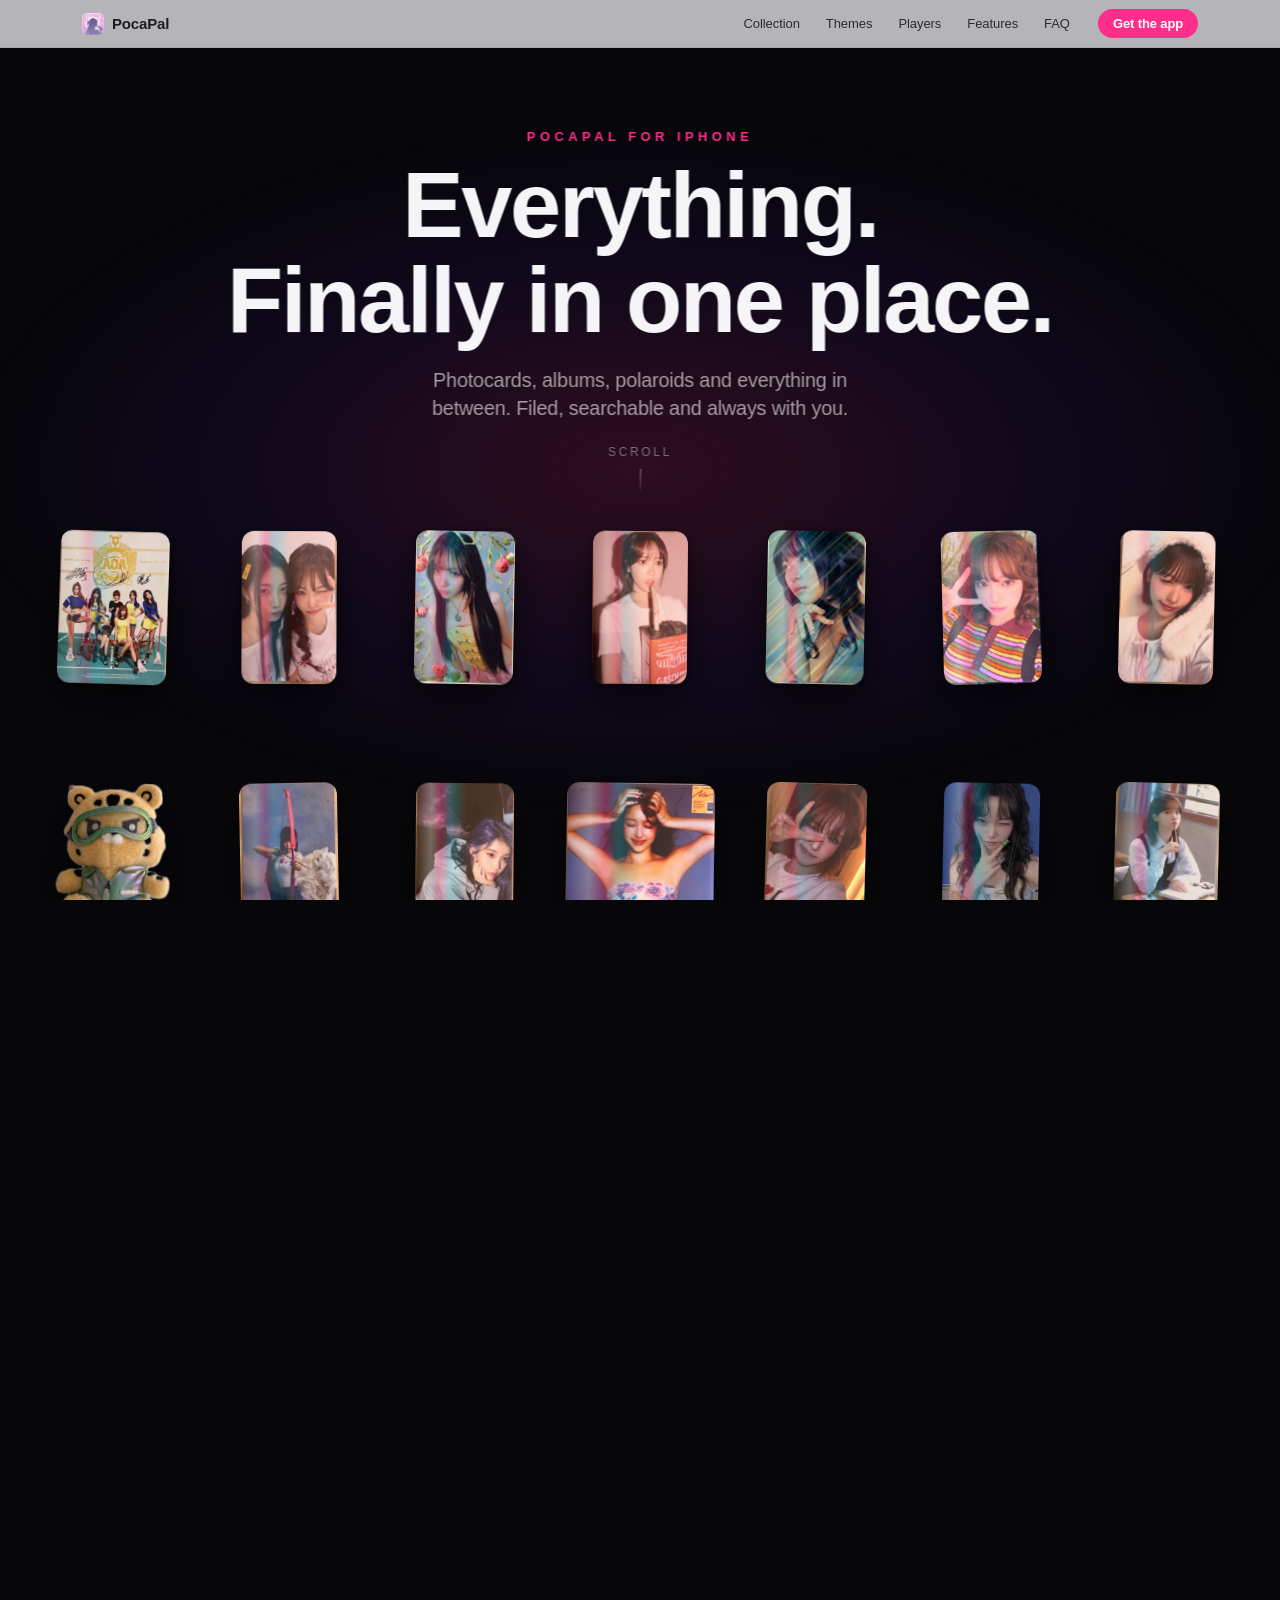
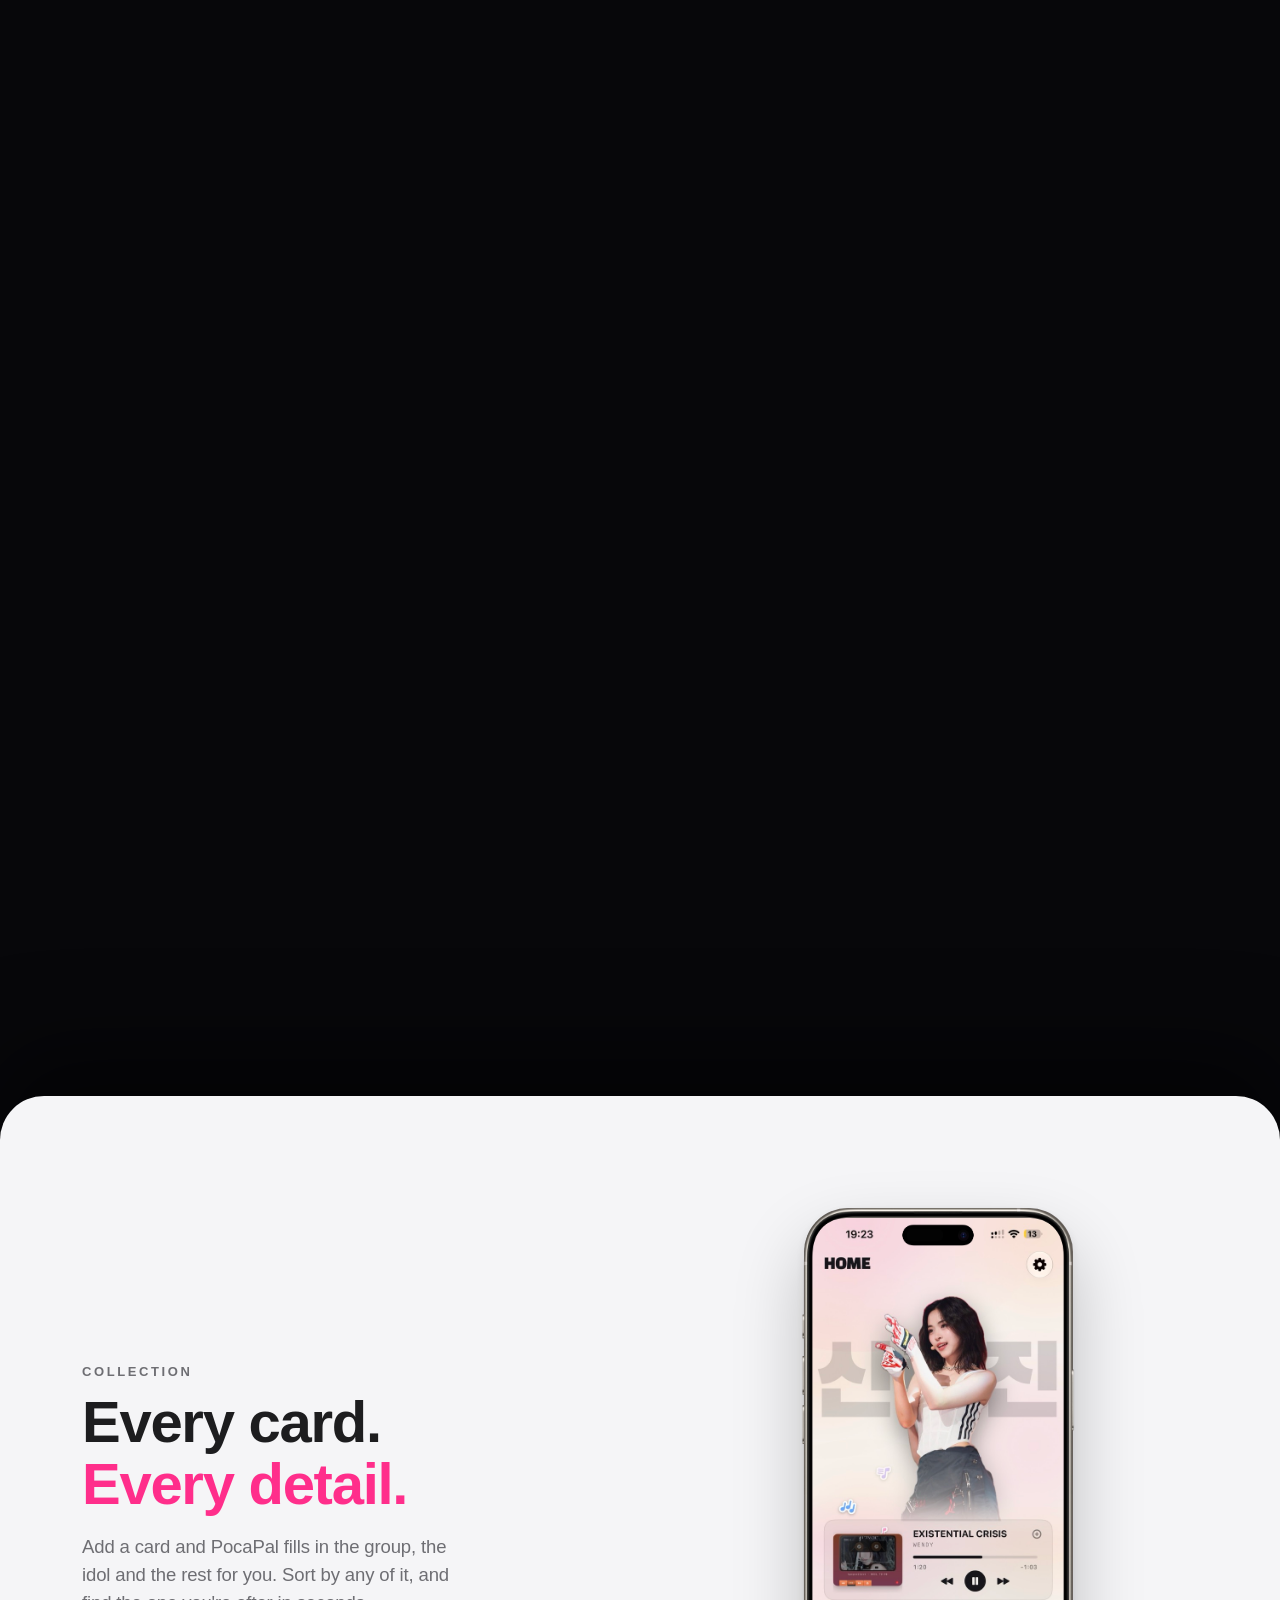
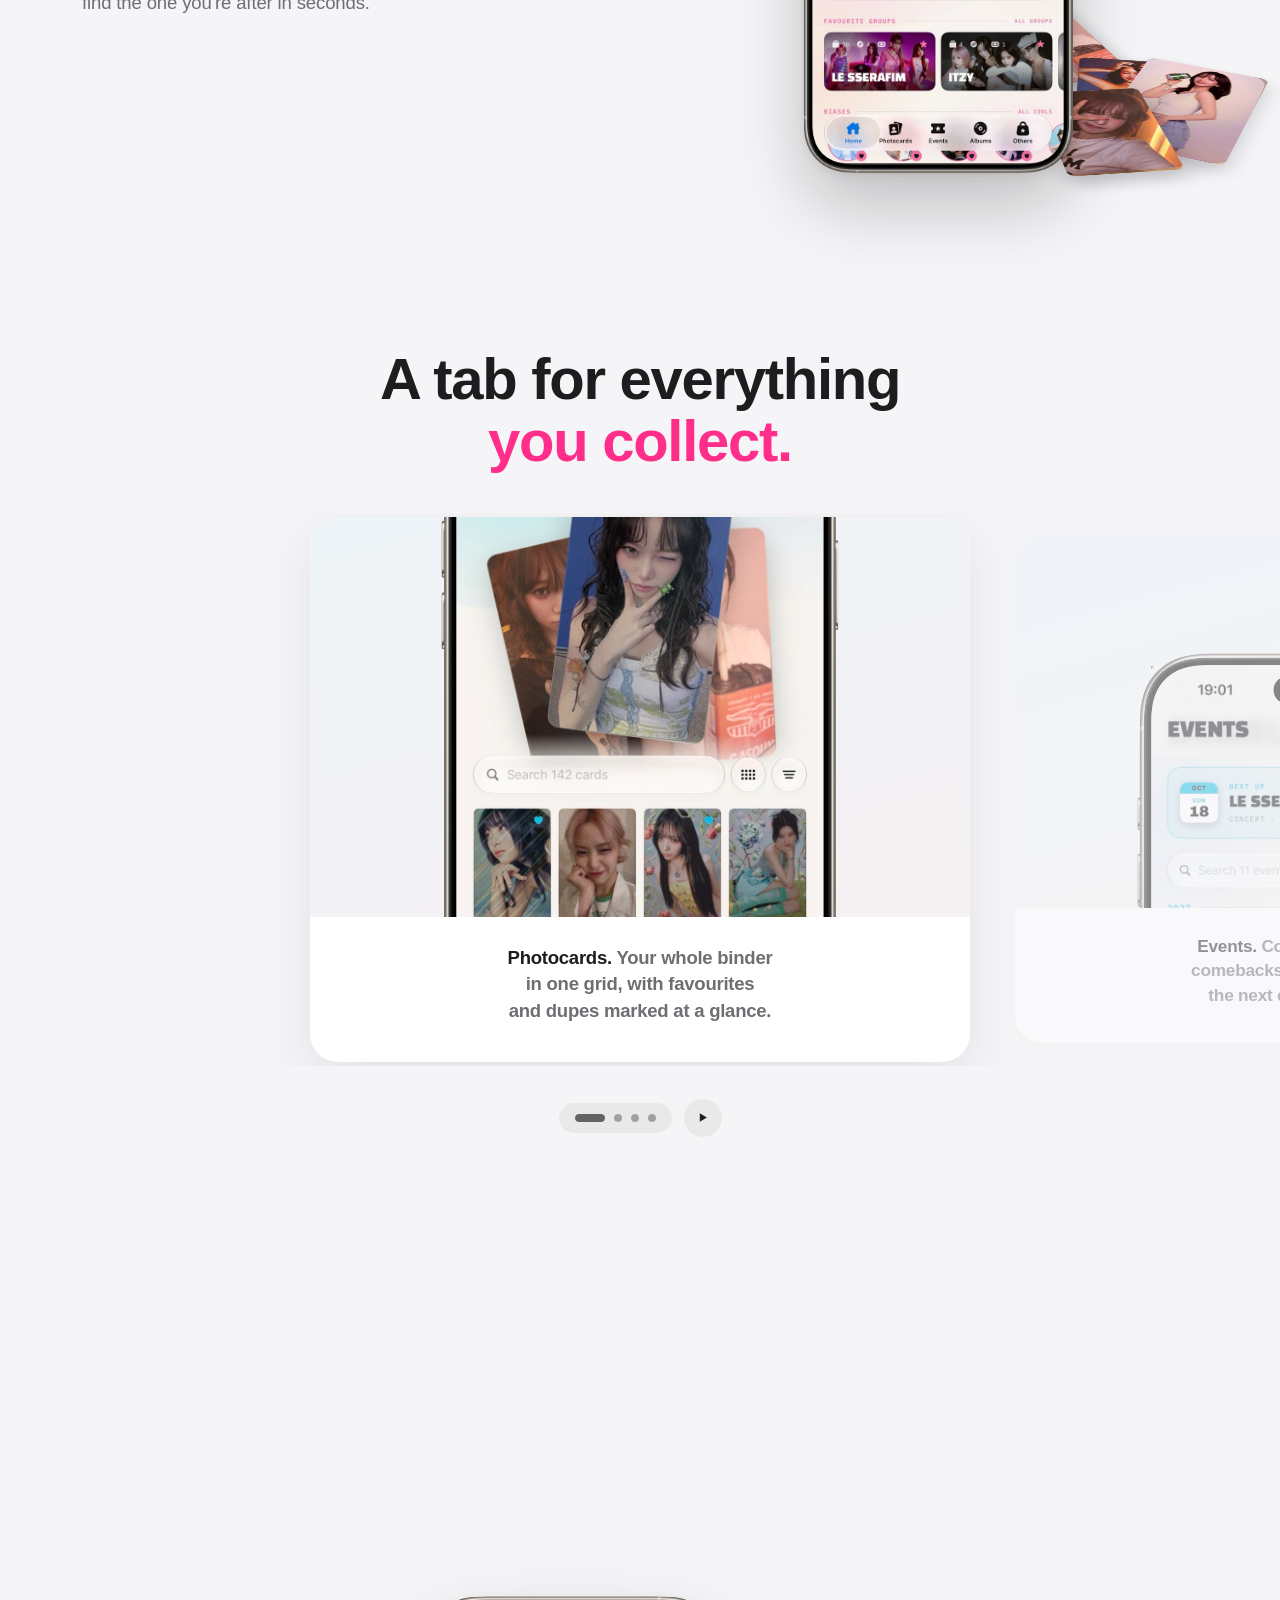
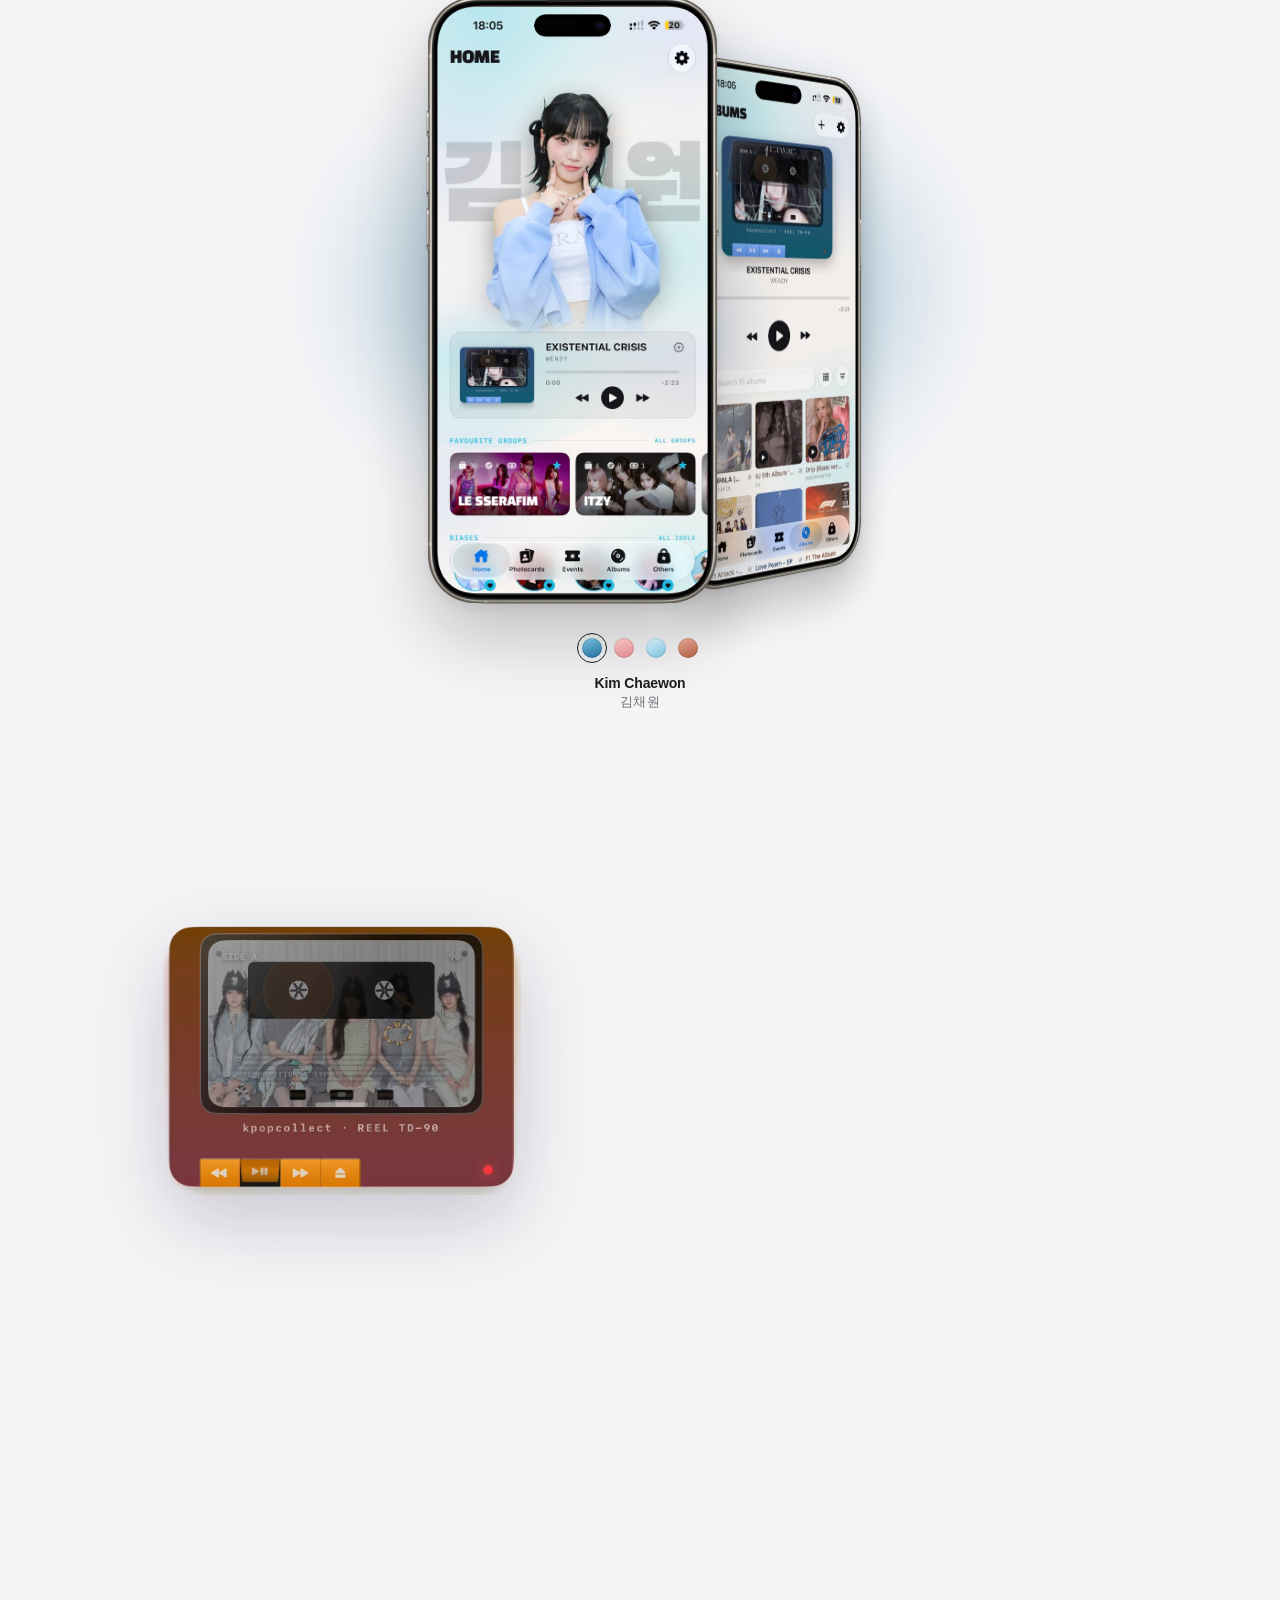
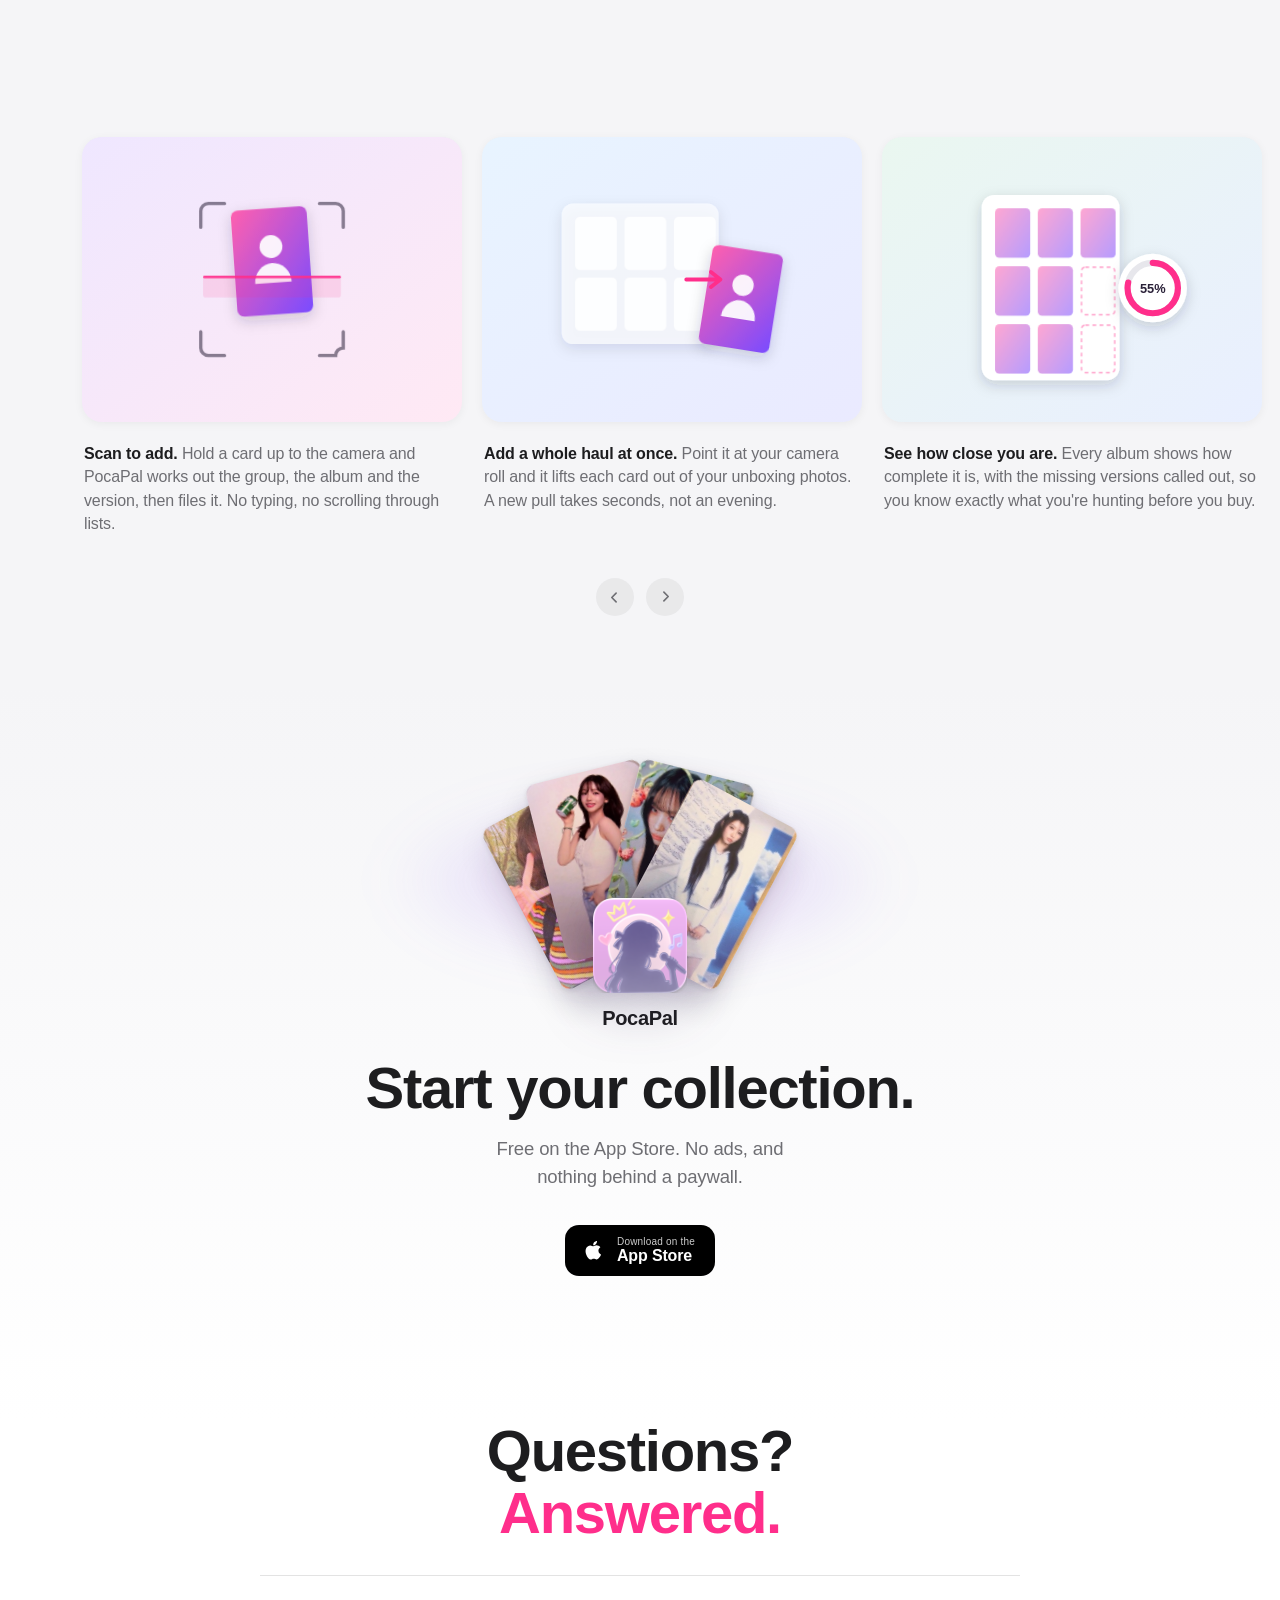
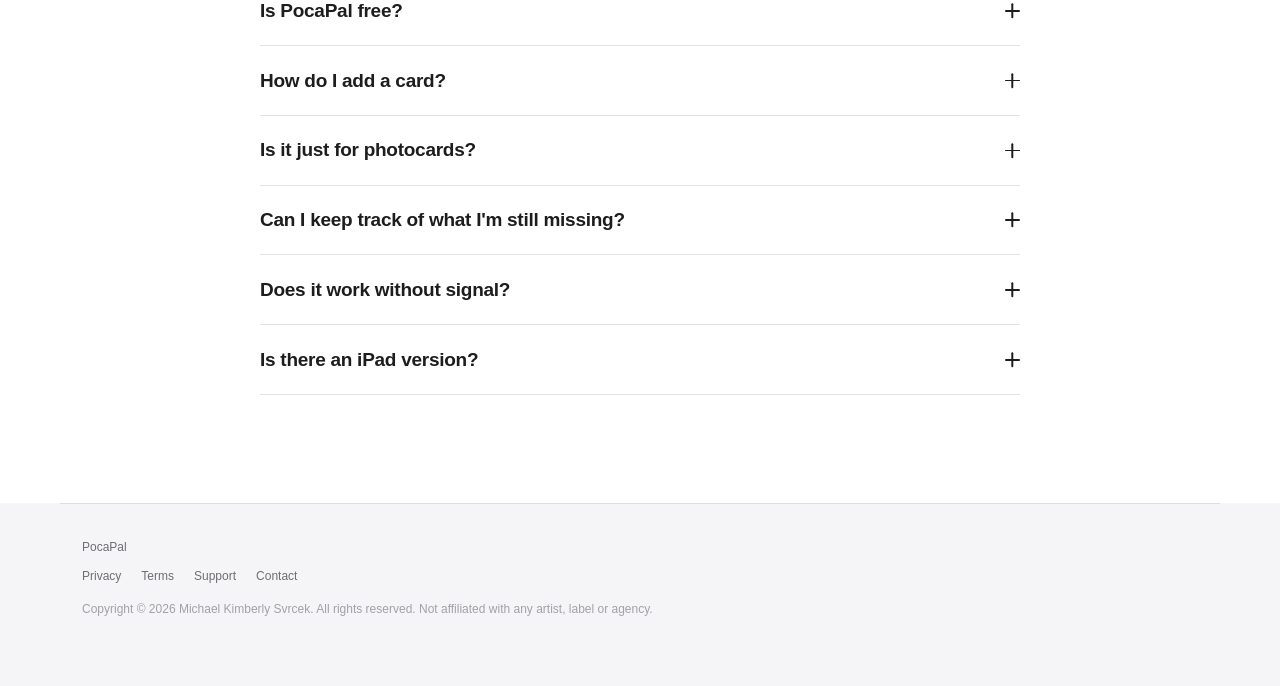
==== commit 3cea7206: "Animate every blade, refine the copy, and fit every screen Motion, all behind a .motion class the he" ====
--- a/public/index.html
+++ b/public/index.html
@@ -3,14 +3,17 @@
 <head>
 <meta charset="utf-8">
 <meta name="viewport" content="width=device-width, initial-scale=1, viewport-fit=cover">
-<title>PocaPal · Everything, finally in one place</title>
-<meta name="description" content="PocaPal is the photocard collection app for K-pop collectors. Track everything you own, see what you are still missing, and theme the whole app around your bias.">
+<title>PocaPal · Everything. Finally in one place.</title>
+<meta name="description" content="PocaPal is the collection app for K-pop collectors. File every photocard, album and polaroid, see what you're still missing, and theme the whole app around your bias.">
 <meta name="theme-color" content="#07070a">
-<meta property="og:title" content="PocaPal · Everything, finally in one place">
-<meta property="og:description" content="The photocard collection app for K-pop collectors.">
+<meta property="og:title" content="PocaPal · Everything. Finally in one place.">
+<meta property="og:description" content="The collection app for K-pop collectors. Photocards, albums, polaroids and everything in between.">
 <meta property="og:type" content="website">
 <link rel="icon" href="assets/app-icon.png" type="image/png" sizes="204x204">
 <link rel="apple-touch-icon" href="assets/app-icon.png">
+<!-- motion is opt-in: without script, or with reduced motion asked for, the
+     page renders complete and still -->
+<script>if(!matchMedia('(prefers-reduced-motion: reduce)').matches)document.documentElement.classList.add('motion')</script>
 <link rel="stylesheet" href="styles.css">
 </head>
 <body>
@@ -24,8 +27,10 @@
     </a>
     <nav class="nav-links" aria-label="Primary">
       <a href="#collection">Collection</a>
-      <a href="#views">Features</a>
-      <a href="#more">More</a>
+      <a href="#themes">Themes</a>
+      <a href="#players">Players</a>
+      <a href="#more">Features</a>
+      <a href="#faq">FAQ</a>
     </nav>
     <a class="btn btn-sm" href="#get">Get the app</a>
   </div>
@@ -40,9 +45,9 @@
 
         <!-- headline sits inside the stage so it can fade as cards take over -->
         <div class="hero-copy" id="heroCopy">
-          <p class="eyebrow">PocaPal</p>
-          <h1 class="h1">Everything.<br>Finally in one place.</h1>
-          <p class="sub">Photocards, albums, polaroids, the lot. Always with you, whenever and wherever you are.</p>
+          <p class="eyebrow">PocaPal for iPhone</p>
+          <h1 class="h1" data-lines>Everything.<br>Finally in one place.</h1>
+          <p class="sub">Photocards, albums, polaroids and everything in between. Filed, searchable and always with you.</p>
           <div class="hero-scrollhint" aria-hidden="true">
             <span>Scroll</span>
             <span class="hint-line"></span>
@@ -80,8 +85,8 @@
 
         <!-- closing line of the story -->
         <div class="story-outro" id="storyOutro">
-          <h2 class="h2">A home for your collection<br><span class="hl">on the go.</span></h2>
-          <p class="sub sub-tight">Photocards, albums, polaroids and everything else in one place. Your binder, always with you.</p>
+          <h2 class="h2" data-lines>Your whole binder.<br><span class="hl">Now in your pocket.</span></h2>
+          <p class="sub sub-tight">Every pull, every album, every polaroid. One collection that goes wherever you do.</p>
         </div>
 
       </div>
@@ -92,20 +97,20 @@
   <div class="light">
 
     <section class="feature" id="collection">
-      <div class="feature-copy reveal">
-        <p class="kicker">Collection</p>
-        <h2 class="h2">Collect in more<br>detail <span class="hl">than ever.</span></h2>
-        <p class="body">Add a card and PocaPal fills in the group, the idol and the rest. Sort by any of it and find anything in seconds.</p>
-      </div>
-      <div class="feature-art reveal">
-        <div class="scene scene-lay">
-        <div class="device">
-          <div class="device-screen">
-            <img class="device-still" src="assets/screens/home.jpg"
-                 alt="The PocaPal home screen" width="591" height="1280">
-          </div>
-          <img class="device-frame" src="assets/phone-frame.webp" alt="" width="1470" height="3000">
-        </div>
+      <div class="feature-copy" data-reveal>
+        <p class="kicker rv">Collection</p>
+        <h2 class="h2" data-lines>Every card.<br><span class="hl">Every detail.</span></h2>
+        <p class="body rv">Add a card and PocaPal fills in the group, the idol and the rest for you. Sort by any of it, and find the one you're after in seconds.</p>
+      </div>
+      <div class="feature-art">
+        <div class="scene scene-lay" data-scrub>
+          <div class="device">
+            <div class="device-screen">
+              <img class="device-still" src="assets/screens/home.jpg"
+                   alt="The PocaPal home screen" width="591" height="1280">
+            </div>
+            <img class="device-frame" src="assets/phone-frame.webp" alt="" width="1470" height="3000">
+          </div>
 
           <div class="ground" aria-hidden="true">
             <div class="lay lay-a"><img src="assets/cards/poca-04.jpg" alt="" loading="lazy"></div>
@@ -118,9 +123,11 @@
     </section>
 
     <section class="deck" id="views" aria-roledescription="carousel" aria-label="Ways to view your collection">
-      <h2 class="h2 deck-head reveal">Cards, events, albums, <span class="hl">and more.</span></h2>
-
-      <div class="deck-rail" id="deck">
+      <div class="deck-head" data-reveal>
+        <h2 class="h2" data-lines>A tab for everything<br><span class="hl">you collect.</span></h2>
+      </div>
+
+      <div class="deck-rail" id="deck" data-scrub>
         <ul class="deck-track">
           <li class="deck-slide">
             <figure>
@@ -130,7 +137,7 @@
                   <img class="deck-frame" src="assets/phone-frame.webp" alt="" width="1470" height="3000">
                 </div>
               </div>
-              <figcaption><b>Photocards</b> in one grid, with your favourites and dupes marked.</figcaption>
+              <figcaption><b>Photocards.</b> Your whole binder in one grid, with favourites and dupes marked at a glance.</figcaption>
             </figure>
           </li>
           <li class="deck-slide">
@@ -141,7 +148,7 @@
                   <img class="deck-frame" src="assets/phone-frame.webp" alt="" width="1470" height="3000">
                 </div>
               </div>
-              <figcaption><b>Events</b> like concerts, fansigns and comebacks, with the next one counting down.</figcaption>
+              <figcaption><b>Events.</b> Concerts, fansigns and comebacks on one timeline, with the next one counting down.</figcaption>
             </figure>
           </li>
           <li class="deck-slide">
@@ -152,7 +159,7 @@
                   <img class="deck-frame" src="assets/phone-frame.webp" alt="" width="1470" height="3000">
                 </div>
               </div>
-              <figcaption><b>Albums</b> logged with the artwork and the version you actually own.</figcaption>
+              <figcaption><b>Albums.</b> Every version you own, filed with its artwork and ready to play.</figcaption>
             </figure>
           </li>
           <li class="deck-slide">
@@ -163,7 +170,7 @@
                   <img class="deck-frame" src="assets/phone-frame.webp" alt="" width="1470" height="3000">
                 </div>
               </div>
-              <figcaption><b>Others</b> as well: toys, clothes, banners and whatever else you have ended up with.</figcaption>
+              <figcaption><b>Others.</b> Toys, clothes, concert banners. Whatever else you've ended up with gets a shelf of its own.</figcaption>
             </figure>
           </li>
         </ul>
@@ -176,13 +183,13 @@
     </section>
 
     <section class="feature feature-centre" id="themes">
-      <div class="feature-copy reveal">
-        <p class="kicker">Themes</p>
-        <h2 class="h2">Create your theme.<br><span class="hl">Show off your bias.</span></h2>
-        <p class="body">Pick your bias and the whole app takes their colours. Change it whenever you like.</p>
-      </div>
-      <div class="feature-art reveal">
-        <div class="scene scene-pair" id="themeScene" data-theme="chaewon">
+      <div class="feature-copy" data-reveal>
+        <p class="kicker rv">Themes</p>
+        <h2 class="h2" data-lines>Your bias.<br><span class="hl">Your whole app.</span></h2>
+        <p class="body rv">Pick your bias and PocaPal takes on their colours, with their name in Hangul right across your home screen. Change it whenever you like.</p>
+      </div>
+      <div class="feature-art">
+        <div class="scene scene-pair" id="themeScene" data-theme="chaewon" data-scrub>
           <div class="scene-glow" aria-hidden="true"></div>
           <div class="device device-back" aria-hidden="true">
             <div class="device-screen">
@@ -202,73 +209,274 @@
           </div>
         </div>
 
-        <div class="swatches" role="group" aria-label="App theme">
-          <button class="swatch" type="button" data-theme="chaewon" data-label="Kim Chaewon" data-ko="김채원" aria-pressed="true"  aria-label="Kim Chaewon theme"></button>
-          <button class="swatch" type="button" data-theme="ryujin"  data-label="Ryujin"      data-ko="신류진" aria-pressed="false" aria-label="Ryujin theme"></button>
-          <button class="swatch" type="button" data-theme="karina"  data-label="Karina"      data-ko="유지민" aria-pressed="false" aria-label="Karina theme"></button>
-          <button class="swatch" type="button" data-theme="suzy"    data-label="Suzy"        data-ko="배수지" aria-pressed="false" aria-label="Suzy theme"></button>
-        </div>
-        <p class="swatch-label"><span id="themeName">Kim Chaewon</span><em id="themeKo">김채원</em></p>
+        <div class="picker" data-reveal>
+          <div class="swatches rv" role="group" aria-label="App theme">
+            <button class="swatch" type="button" data-theme="chaewon" data-label="Kim Chaewon" data-ko="김채원" aria-pressed="true"  aria-label="Kim Chaewon theme"></button>
+            <button class="swatch" type="button" data-theme="ryujin"  data-label="Ryujin"      data-ko="신류진" aria-pressed="false" aria-label="Ryujin theme"></button>
+            <button class="swatch" type="button" data-theme="karina"  data-label="Karina"      data-ko="유지민" aria-pressed="false" aria-label="Karina theme"></button>
+            <button class="swatch" type="button" data-theme="suzy"    data-label="Suzy"        data-ko="배수지" aria-pressed="false" aria-label="Suzy theme"></button>
+          </div>
+          <p class="swatch-label rv" aria-live="polite"><span id="themeName">Kim Chaewon</span><em id="themeKo">김채원</em></p>
+        </div>
       </div>
     </section>
 
     <section class="feature feature-flip" id="players">
-      <div class="feature-copy reveal">
-        <p class="kicker">Players</p>
-        <h2 class="h2 h2-tight">Enjoy your albums<br><span class="hl">the way they were<br>meant to be.</span></h2>
-        <p class="body">Cassette, vinyl, CD or something more modern. Pick the one that suits the album, and take it with you on the go.</p>
-      </div>
-      <div class="feature-art art-stack reveal">
+      <div class="feature-copy" data-reveal>
+        <p class="kicker rv">Players</p>
+        <h2 class="h2 h2-tight" data-lines>Play your albums<br><span class="hl">the way they were</span><br><span class="hl">meant to be heard.</span></h2>
+        <p class="body rv">Cassette, vinyl, CD or something more modern. Choose the player that suits the album and press play, wherever you are.</p>
+      </div>
+      <div class="feature-art art-stack" data-scrub>
         <div class="player-stage">
           <img class="player-shot is-on" src="assets/players/cassette.webp" alt="The PocaPal cassette player">
           <img class="player-shot" src="" alt="">
         </div>
 
-        <div class="swatches" role="group" aria-label="Player">
-          <button class="swatch" type="button" data-player="cassette" data-label="Cassette" aria-pressed="true"  aria-label="Cassette player"></button>
-          <button class="swatch" type="button" data-player="vinyl"    data-label="Vinyl"    aria-pressed="false" aria-label="Vinyl player"></button>
-          <button class="swatch" type="button" data-player="cd"       data-label="CD"       aria-pressed="false" aria-label="CD player"></button>
-          <button class="swatch" type="button" data-player="digital"  data-label="Digital"  aria-pressed="false" aria-label="Digital player"></button>
-        </div>
-        <p class="swatch-label"><span id="playerName">Cassette</span></p>
+        <div class="picker" data-reveal>
+          <div class="swatches rv" role="group" aria-label="Player">
+            <button class="swatch" type="button" data-player="cassette" data-label="Cassette" aria-pressed="true"  aria-label="Cassette player"></button>
+            <button class="swatch" type="button" data-player="vinyl"    data-label="Vinyl"    aria-pressed="false" aria-label="Vinyl player"></button>
+            <button class="swatch" type="button" data-player="cd"       data-label="CD"       aria-pressed="false" aria-label="CD player"></button>
+            <button class="swatch" type="button" data-player="digital"  data-label="Digital"  aria-pressed="false" aria-label="Digital player"></button>
+          </div>
+          <p class="swatch-label rv" aria-live="polite"><span id="playerName">Cassette</span></p>
+        </div>
       </div>
     </section>
 
     <section class="rail-sec" id="more">
-      <div class="rail-head reveal">
-        <p class="kicker">More in PocaPal</p>
-        <h2 class="h2">Every little thing,<br>thought through.</h2>
-        <p class="body rail-sub">The small stuff that takes the admin out of collecting, so you can get back to the fun part.</p>
-      </div>
-
+      <div class="rail-head" data-reveal>
+        <p class="kicker rv">More in PocaPal</p>
+        <h2 class="h2" data-lines>Every little thing.<br><span class="hl">Thought through.</span></h2>
+        <p class="body rail-sub rv">The small stuff that takes the admin out of collecting, so you can get back to the fun part.</p>
+      </div>
+
+      <!-- The artwork is inline so its parts can move: each card plays its
+           little scene once when it comes into view, and again on hover. -->
       <div class="rail" id="rail">
         <ul class="rail-track">
           <li class="rail-card">
-            <div class="rail-art"><img src="assets/features/scan.svg" alt="" loading="lazy"></div>
-            <p><b>Scan to add.</b> Hold a card up to the camera and PocaPal works out the group, the album and which version you're holding, then files it. No typing, no picking from a list.</p>
+            <div class="rail-art" aria-hidden="true">
+              <svg viewBox="0 0 800 600" fill="none">
+                <defs>
+                  <linearGradient id="bga" x1="0" y1="0" x2="1" y2="1"><stop offset="0" stop-color="#efe7ff"/><stop offset="1" stop-color="#ffe9f4"/></linearGradient>
+                  <linearGradient id="pocaa" x1="0" y1="0" x2="1" y2="1"><stop offset="0" stop-color="#ff5fae"/><stop offset="1" stop-color="#7a4cff"/></linearGradient>
+                  <filter id="sha" x="-40%" y="-40%" width="180%" height="180%"><feDropShadow dx="0" dy="10" stdDeviation="14" flood-color="#2a2038" flood-opacity="0.18"/></filter>
+                </defs>
+                <rect width="800" height="600" fill="url(#bga)"/>
+                <g class="sv-rise">
+                  <g transform="rotate(-4 400 262)" filter="url(#sha)">
+                    <rect x="320" y="150" width="160" height="224" rx="14.4" fill="url(#pocaa)"/>
+                    <circle cx="400" cy="230.64" r="24" fill="#fff" opacity=".92"/>
+                    <path d="M 361.6 306.8 a 38.4 41.6 0 0 1 76.8 0 Z" fill="#fff" opacity=".92"/>
+                  </g>
+                </g>
+                <g class="sv-frame" stroke="#2a2038" stroke-opacity=".55" stroke-width="7" stroke-linecap="round" fill="none">
+                  <path d="M250 190v-34a16 16 0 0 1 16-16h34"/>
+                  <path d="M550 190v-34a16 16 0 0 0-16-16h-34"/>
+                  <path d="M250 410v34a16 16 0 0 0 16 16h34"/>
+                  <path d="M550 410v34a16 16 0 0 0-16 16h-34"/>
+                </g>
+                <g class="sv-laser">
+                  <rect x="255" y="292" width="290" height="5" rx="2.5" fill="#ff2e8b" opacity=".9"/>
+                  <rect x="255" y="292" width="290" height="46" rx="6" fill="#ff2e8b" opacity=".13"/>
+                </g>
+              </svg>
+            </div>
+            <p><b>Scan to add.</b> Hold a card up to the camera and PocaPal works out the group, the album and the version, then files it. No typing, no scrolling through lists.</p>
           </li>
           <li class="rail-card">
-            <div class="rail-art"><img src="assets/features/import.svg" alt="" loading="lazy"></div>
-            <p><b>Add a whole haul at once.</b> Point it at your camera roll and it pulls the individual cards out of your unboxing photos, so a new pull-set takes seconds rather than an evening.</p>
+            <div class="rail-art" aria-hidden="true">
+              <svg viewBox="0 0 800 600" fill="none">
+                <defs>
+                  <linearGradient id="bgf" x1="0" y1="0" x2="1" y2="1"><stop offset="0" stop-color="#e8f4ff"/><stop offset="1" stop-color="#eaeaff"/></linearGradient>
+                  <linearGradient id="pocaf" x1="0" y1="0" x2="1" y2="1"><stop offset="0" stop-color="#ff5fae"/><stop offset="1" stop-color="#7a4cff"/></linearGradient>
+                  <filter id="shf" x="-40%" y="-40%" width="180%" height="180%"><feDropShadow dx="0" dy="10" stdDeviation="14" flood-color="#2a2038" flood-opacity="0.18"/></filter>
+                </defs>
+                <rect width="800" height="600" fill="url(#bgf)"/>
+                <g filter="url(#shf)"><rect x="168" y="140" width="330" height="296" rx="24" fill="#fff" opacity=".6"/></g>
+                <g fill="#ffffff" opacity=".85">
+                  <rect class="sv-pop" style="--i:0" x="196" y="168" width="88" height="112" rx="10"/>
+                  <rect class="sv-pop" style="--i:1" x="300" y="168" width="88" height="112" rx="10"/>
+                  <rect class="sv-pop" style="--i:2" x="404" y="168" width="88" height="112" rx="10"/>
+                  <rect class="sv-pop" style="--i:3" x="196" y="296" width="88" height="112" rx="10"/>
+                  <rect class="sv-pop" style="--i:4" x="300" y="296" width="88" height="112" rx="10"/>
+                  <rect class="sv-pop" style="--i:5" x="404" y="296" width="88" height="112" rx="10"/>
+                </g>
+                <g class="sv-fly">
+                  <g transform="rotate(9 545 341)" filter="url(#shf)">
+                    <rect x="470" y="236" width="150" height="210" rx="13.5" fill="url(#pocaf)"/>
+                    <circle cx="545" cy="311.6" r="22.5" fill="#fff" opacity=".92"/>
+                    <path d="M 509 383 a 36 39 0 0 1 72 0 Z" fill="#fff" opacity=".92"/>
+                  </g>
+                </g>
+                <path class="sv-draw" pathLength="1" d="M430 300h70M482 284l20 16-20 16" stroke="#ff2e8b" stroke-width="8" stroke-linecap="round" stroke-linejoin="round" fill="none"/>
+              </svg>
+            </div>
+            <p><b>Add a whole haul at once.</b> Point it at your camera roll and it lifts each card out of your unboxing photos. A new pull takes seconds, not an evening.</p>
           </li>
           <li class="rail-card">
-            <div class="rail-art"><img src="assets/features/sets.svg" alt="" loading="lazy"></div>
-            <p><b>See how close you are.</b> Every album shows its completion at a glance, with the missing versions called out, so you know what you're actually hunting before you buy.</p>
+            <div class="rail-art" aria-hidden="true">
+              <svg viewBox="0 0 800 600" fill="none">
+                <defs>
+                  <linearGradient id="bgc" x1="0" y1="0" x2="1" y2="1"><stop offset="0" stop-color="#eaf7f0"/><stop offset="1" stop-color="#e9efff"/></linearGradient>
+                  <linearGradient id="pocac" x1="0" y1="0" x2="1" y2="1"><stop offset="0" stop-color="#ff5fae"/><stop offset="1" stop-color="#7a4cff"/></linearGradient>
+                  <filter id="shc" x="-40%" y="-40%" width="180%" height="180%"><feDropShadow dx="0" dy="10" stdDeviation="14" flood-color="#2a2038" flood-opacity="0.18"/></filter>
+                </defs>
+                <rect width="800" height="600" fill="url(#bgc)"/>
+                <g filter="url(#shc)"><rect x="210" y="122" width="290" height="390" rx="26" fill="#fff"/></g>
+                <g fill="url(#pocac)" opacity=".55">
+                  <rect class="sv-pop" style="--i:0" x="238" y="150" width="74" height="104" rx="9"/>
+                  <rect class="sv-pop" style="--i:1" x="328" y="150" width="74" height="104" rx="9"/>
+                  <rect class="sv-pop" style="--i:2" x="418" y="150" width="74" height="104" rx="9"/>
+                  <rect class="sv-pop" style="--i:3" x="238" y="272" width="74" height="104" rx="9"/>
+                  <rect class="sv-pop" style="--i:4" x="328" y="272" width="74" height="104" rx="9"/>
+                  <rect class="sv-pop" style="--i:6" x="238" y="394" width="74" height="104" rx="9"/>
+                  <rect class="sv-pop" style="--i:7" x="328" y="394" width="74" height="104" rx="9"/>
+                </g>
+                <g stroke="#ff2e8b" stroke-opacity=".45" stroke-width="3" stroke-dasharray="8 7">
+                  <rect class="sv-fade" style="--i:5" x="420" y="274" width="70" height="100" rx="8"/>
+                  <rect class="sv-fade" style="--i:8" x="420" y="396" width="70" height="100" rx="8"/>
+                </g>
+                <g class="sv-badge" filter="url(#shc)">
+                  <circle cx="570" cy="318" r="72" fill="#fff"/>
+                  <circle cx="570" cy="318" r="53" fill="none" stroke="#e7e7ec" stroke-width="13"/>
+                  <circle class="sv-ring" cx="570" cy="318" r="53" fill="none" stroke="#ff2e8b" stroke-width="13" stroke-linecap="round"
+                          stroke-dasharray="333" stroke-dashoffset="73" transform="rotate(-90 570 318)"/>
+                  <text class="sv-count" data-to="78" x="570" y="328" text-anchor="middle" font-family="Helvetica Neue, Arial, sans-serif" font-size="27" font-weight="700" fill="#2a2038">78%</text>
+                </g>
+              </svg>
+            </div>
+            <p><b>See how close you are.</b> Every album shows how complete it is, with the missing versions called out, so you know exactly what you're hunting before you buy.</p>
           </li>
           <li class="rail-card">
-            <div class="rail-art"><img src="assets/features/dupes.svg" alt="" loading="lazy"></div>
-            <p><b>Dupes, kept separate.</b> Flag a spare and it drops out of your main count but stays in your trade list, ready to send when someone's after it.</p>
+            <div class="rail-art" aria-hidden="true">
+              <svg viewBox="0 0 800 600" fill="none">
+                <defs>
+                  <linearGradient id="bgb" x1="0" y1="0" x2="1" y2="1"><stop offset="0" stop-color="#e9f6ff"/><stop offset="1" stop-color="#f2ecff"/></linearGradient>
+                  <linearGradient id="pocab" x1="0" y1="0" x2="1" y2="1"><stop offset="0" stop-color="#ff5fae"/><stop offset="1" stop-color="#7a4cff"/></linearGradient>
+                  <filter id="shb" x="-40%" y="-40%" width="180%" height="180%"><feDropShadow dx="0" dy="10" stdDeviation="14" flood-color="#2a2038" flood-opacity="0.18"/></filter>
+                </defs>
+                <rect width="800" height="600" fill="url(#bgb)"/>
+                <g class="sv-split-l">
+                  <g transform="rotate(-9 325 275)" filter="url(#shb)">
+                    <rect x="250" y="170" width="150" height="210" rx="13.5" fill="#8ec9ff"/>
+                    <circle cx="325" cy="245.6" r="22.5" fill="#fff" opacity=".92"/>
+                    <path d="M 289 317 a 36 39 0 0 1 72 0 Z" fill="#fff" opacity=".92"/>
+                  </g>
+                </g>
+                <g class="sv-split-r">
+                  <g transform="rotate(7 475 265)" filter="url(#shb)">
+                    <rect x="400" y="160" width="150" height="210" rx="13.5" fill="url(#pocab)"/>
+                    <circle cx="475" cy="235.6" r="22.5" fill="#fff" opacity=".92"/>
+                    <path d="M 439 307 a 36 39 0 0 1 72 0 Z" fill="#fff" opacity=".92"/>
+                  </g>
+                </g>
+                <g class="sv-badge" style="--i:4" filter="url(#shb)">
+                  <circle cx="552" cy="170" r="32" fill="#ff2e8b"/>
+                  <text x="552" y="182" text-anchor="middle" font-family="Helvetica Neue, Arial, sans-serif" font-size="30" font-weight="700" fill="#fff">2</text>
+                </g>
+                <g class="sv-rise" style="--i:6" filter="url(#shb)">
+                  <rect x="286" y="452" width="228" height="56" rx="28" fill="#fff"/>
+                  <text x="400" y="488" text-anchor="middle" font-family="Helvetica Neue, Arial, sans-serif" font-size="21" font-weight="600" fill="#2a2038" letter-spacing="1">TRADE READY</text>
+                </g>
+              </svg>
+            </div>
+            <p><b>Dupes, kept apart.</b> Mark a spare and it leaves your main count but stays on your trade list, ready for whoever asks.</p>
           </li>
           <li class="rail-card">
-            <div class="rail-art"><img src="assets/features/search.svg" alt="" loading="lazy"></div>
-            <p><b>Search that knows what you mean.</b> Filter by member, era, album or version, or ask for everything you're still missing from one release.</p>
+            <div class="rail-art" aria-hidden="true">
+              <svg viewBox="0 0 800 600" fill="none">
+                <defs>
+                  <linearGradient id="bgd" x1="0" y1="0" x2="1" y2="1"><stop offset="0" stop-color="#fff1e8"/><stop offset="1" stop-color="#ffe9f6"/></linearGradient>
+                  <linearGradient id="pocad" x1="0" y1="0" x2="1" y2="1"><stop offset="0" stop-color="#ff5fae"/><stop offset="1" stop-color="#7a4cff"/></linearGradient>
+                  <filter id="shd" x="-40%" y="-40%" width="180%" height="180%"><feDropShadow dx="0" dy="10" stdDeviation="14" flood-color="#2a2038" flood-opacity="0.18"/></filter>
+                </defs>
+                <rect width="800" height="600" fill="url(#bgd)"/>
+                <g class="sv-rise" filter="url(#shd)">
+                  <rect x="150" y="170" width="500" height="76" rx="38" fill="#fff"/>
+                  <circle cx="204" cy="208" r="16" fill="none" stroke="#9a94a8" stroke-width="6"/>
+                  <path d="M216 220l18 18" stroke="#9a94a8" stroke-width="6" stroke-linecap="round"/>
+                  <rect class="sv-type" x="248" y="196" width="172" height="24" rx="12" fill="#d9d6e2"/>
+                </g>
+                <g filter="url(#shd)">
+                  <rect class="sv-pop" style="--i:4" x="150" y="290" width="126" height="52" rx="26" fill="#ff2e8b"/>
+                  <rect class="sv-pop" style="--i:5" x="292" y="290" width="150" height="52" rx="26" fill="#ffffff"/>
+                  <rect class="sv-pop" style="--i:6" x="458" y="290" width="116" height="52" rx="26" fill="#ffffff"/>
+                  <rect class="sv-pop" style="--i:7" x="590" y="290" width="60" height="52" rx="26" fill="#ffffff"/>
+                </g>
+                <g class="sv-rise" style="--i:9" filter="url(#shd)">
+                  <rect x="150" y="382" width="500" height="76" rx="20" fill="#fff"/>
+                  <rect x="176" y="404" width="38" height="32" rx="6" fill="url(#pocad)"/>
+                  <rect x="234" y="408" width="210" height="14" rx="7" fill="#d9d6e2"/>
+                  <rect x="234" y="430" width="132" height="12" rx="6" fill="#e7e5ee"/>
+                </g>
+              </svg>
+            </div>
+            <p><b>Search that knows what you mean.</b> Filter by member, era, album or version, or pull up everything you're still missing from one release.</p>
           </li>
           <li class="rail-card">
-            <div class="rail-art"><img src="assets/features/share.svg" alt="" loading="lazy"></div>
-            <p><b>Share your binder.</b> Send a link to your collection or your wishlist. Whoever opens it doesn't need the app, or an account, to look.</p>
+            <div class="rail-art" aria-hidden="true">
+              <svg viewBox="0 0 800 600" fill="none">
+                <defs>
+                  <linearGradient id="bge" x1="0" y1="0" x2="1" y2="1"><stop offset="0" stop-color="#e9f0ff"/><stop offset="1" stop-color="#f7e9ff"/></linearGradient>
+                  <linearGradient id="pocae" x1="0" y1="0" x2="1" y2="1"><stop offset="0" stop-color="#ff5fae"/><stop offset="1" stop-color="#7a4cff"/></linearGradient>
+                  <filter id="she" x="-40%" y="-40%" width="180%" height="180%"><feDropShadow dx="0" dy="10" stdDeviation="14" flood-color="#2a2038" flood-opacity="0.18"/></filter>
+                </defs>
+                <rect width="800" height="600" fill="url(#bge)"/>
+                <g class="sv-split-l">
+                  <g transform="rotate(-7 323 241)" filter="url(#she)">
+                    <rect x="258" y="150" width="130" height="182" rx="11.7" fill="url(#pocae)"/>
+                    <circle cx="323" cy="215.5" r="19.5" fill="#fff" opacity=".92"/>
+                    <path d="M 291.8 277.4 a 31.2 33.8 0 0 1 62.4 0 Z" fill="#fff" opacity=".92"/>
+                  </g>
+                </g>
+                <g class="sv-split-r">
+                  <g transform="rotate(6 477 241)" filter="url(#she)">
+                    <rect x="412" y="150" width="130" height="182" rx="11.7" fill="#b9a6ff"/>
+                    <circle cx="477" cy="215.5" r="19.5" fill="#fff" opacity=".92"/>
+                    <path d="M 445.8 277.4 a 31.2 33.8 0 0 1 62.4 0 Z" fill="#fff" opacity=".92"/>
+                  </g>
+                </g>
+                <g class="sv-rise" style="--i:4" filter="url(#she)">
+                  <rect x="196" y="420" width="408" height="72" rx="36" fill="#fff"/>
+                  <path class="sv-draw" style="--i:7" pathLength="1" d="M258 456h84M334 440l18 16-18 16" stroke="#ff2e8b" stroke-width="7" stroke-linecap="round" stroke-linejoin="round" fill="none"/>
+                  <rect class="sv-type" style="--i:8" x="376" y="447" width="168" height="18" rx="9" fill="#ddd9e6"/>
+                </g>
+              </svg>
+            </div>
+            <p><b>Share your binder.</b> Send a link to your collection or your wishlist. Whoever opens it doesn't need the app, or an account, to have a look.</p>
           </li>
           <li class="rail-card">
-            <div class="rail-art"><img src="assets/features/offline.svg" alt="" loading="lazy"></div>
+            <div class="rail-art" aria-hidden="true">
+              <svg viewBox="0 0 800 600" fill="none">
+                <defs>
+                  <linearGradient id="bgg" x1="0" y1="0" x2="1" y2="1"><stop offset="0" stop-color="#eef0f4"/><stop offset="1" stop-color="#e7f3ee"/></linearGradient>
+                  <linearGradient id="pocag" x1="0" y1="0" x2="1" y2="1"><stop offset="0" stop-color="#ff5fae"/><stop offset="1" stop-color="#7a4cff"/></linearGradient>
+                  <filter id="shg" x="-40%" y="-40%" width="180%" height="180%"><feDropShadow dx="0" dy="10" stdDeviation="14" flood-color="#2a2038" flood-opacity="0.18"/></filter>
+                </defs>
+                <rect width="800" height="600" fill="url(#bgg)"/>
+                <g class="sv-rise" filter="url(#shg)">
+                  <rect x="290" y="108" width="220" height="392" rx="34" fill="#fff"/>
+                  <rect x="306" y="124" width="188" height="360" rx="24" fill="#f3f3f7"/>
+                </g>
+                <g fill="url(#pocag)">
+                  <rect class="sv-pop" style="--i:3" x="324" y="186" width="46" height="66" rx="7"/>
+                  <rect class="sv-pop" style="--i:4" x="382" y="186" width="46" height="66" rx="7" opacity=".65"/>
+                  <rect class="sv-pop" style="--i:5" x="440" y="186" width="46" height="66" rx="7"/>
+                  <rect class="sv-pop" style="--i:6" x="324" y="268" width="46" height="66" rx="7" opacity=".65"/>
+                  <rect class="sv-pop" style="--i:7" x="382" y="268" width="46" height="66" rx="7"/>
+                  <rect class="sv-pop" style="--i:8" x="440" y="268" width="46" height="66" rx="7" opacity=".65"/>
+                </g>
+                <g class="sv-badge" style="--i:9" filter="url(#shg)">
+                  <circle cx="500" cy="452" r="42" fill="#fff"/>
+                  <path d="M480 452a28 28 0 0 1 40 0" stroke="#2a2038" stroke-opacity=".5" stroke-width="7" stroke-linecap="round" fill="none"/>
+                  <circle cx="500" cy="466" r="6.5" fill="#2a2038" fill-opacity=".5"/>
+                  <path class="sv-draw" style="--i:12" pathLength="1" d="M478 430l44 44" stroke="#ff2e8b" stroke-width="7" stroke-linecap="round"/>
+                </g>
+              </svg>
+            </div>
             <p><b>Works with no signal.</b> Your collection lives on your phone, so it's there in the queue, at the venue, or halfway through a trade in a car park.</p>
           </li>
         </ul>
@@ -281,75 +489,86 @@
     </section>
 
     <section class="cta" id="get">
-      <div class="cta-brand reveal">
-        <img class="cta-icon" src="assets/app-icon.png" alt="" width="204" height="204">
-        <p class="cta-name">PocaPal</p>
-      </div>
-      <h2 class="h2">Start your collection.</h2>
-      <p class="body cta-body">Free to download. Your cards, your phone.</p>
-      <div class="store-row">
-        <a class="store" href="#" aria-label="Download on the App Store">
-          <span class="store-icon" data-store="apple"></span>
-          <span class="store-txt"><small>Download on the</small><strong>App Store</strong></span>
-        </a>
+      <!-- a hand of cards fans out behind the icon as it comes into view -->
+      <div class="cta-brand" data-reveal>
+        <div class="cta-fan" aria-hidden="true">
+          <img class="fan-card" style="--k:-2" src="assets/cards/poca-02.jpg" alt="" loading="lazy">
+          <img class="fan-card" style="--k:-1" src="assets/cards/poca-12.jpg" alt="" loading="lazy">
+          <img class="fan-card" style="--k:1"  src="assets/cards/poca-05.jpg" alt="" loading="lazy">
+          <img class="fan-card" style="--k:2"  src="assets/cards/poca-14.jpg" alt="" loading="lazy">
+          <img class="cta-icon" src="assets/app-icon.png" alt="" width="204" height="204">
+        </div>
+        <p class="cta-name rv">PocaPal</p>
+      </div>
+      <div data-reveal>
+        <h2 class="h2" data-lines>Start your collection.</h2>
+        <p class="body cta-body rv">Free on the App Store. No ads, and nothing behind a paywall.</p>
+        <div class="store-row rv">
+          <a class="store" href="#" aria-label="Download on the App Store">
+            <span class="store-icon" data-store="apple"></span>
+            <span class="store-txt"><small>Download on the</small><strong>App Store</strong></span>
+          </a>
+        </div>
       </div>
     </section>
 
     <section class="faq" id="faq" aria-labelledby="faqHead">
-      <h2 class="h2 faq-head reveal" id="faqHead">Questions. <span class="hl">We got answers.</span></h2>
-      <div class="faq-list reveal">
-
-        <div class="faq-item">
+      <div class="faq-head" data-reveal>
+        <h2 class="h2" id="faqHead" data-lines>Questions?<br><span class="hl">Answered.</span></h2>
+      </div>
+      <div class="faq-list" data-reveal>
+
+        <div class="faq-item rv">
           <button class="faq-q" type="button" aria-expanded="false" aria-controls="faq-a1" id="faq-q1">
             Is PocaPal free?<span class="faq-mark" aria-hidden="true"></span>
           </button>
           <div class="faq-a" id="faq-a1" role="region" aria-labelledby="faq-q1">
-            <div><p>Yes. Download it and start filing. No ads, and nothing behind a paywall.</p></div>
-          </div>
-        </div>
-
-        <div class="faq-item">
+            <div><p>Yes. Download it and start filing. There are no ads, and nothing sits behind a paywall.</p></div>
+          </div>
+        </div>
+
+        <div class="faq-item rv">
           <button class="faq-q" type="button" aria-expanded="false" aria-controls="faq-a2" id="faq-q2">
             How do I add a card?<span class="faq-mark" aria-hidden="true"></span>
           </button>
           <div class="faq-a" id="faq-a2" role="region" aria-labelledby="faq-q2">
-            <div><p>Photograph it, or pick it out of your camera roll. PocaPal fills in the group, the idol and the version, and you can correct anything it gets wrong.</p></div>
-          </div>
-        </div>
-
-        <div class="faq-item">
+            <div><p>Take a photo of it, or pick it out of your camera roll. PocaPal fills in the group, the idol and the version, and you can correct anything it gets wrong.</p></div>
+          </div>
+        </div>
+
+        <div class="faq-item rv">
           <button class="faq-q" type="button" aria-expanded="false" aria-controls="faq-a3" id="faq-q3">
-            Is it just photocards?<span class="faq-mark" aria-hidden="true"></span>
+            Is it just for photocards?<span class="faq-mark" aria-hidden="true"></span>
           </button>
           <div class="faq-a" id="faq-a3" role="region" aria-labelledby="faq-q3">
-            <div><p>No. Albums, polaroids, toys, banners, lightsticks, whatever you have ended up with. Each kind gets its own shelf.</p></div>
-          </div>
-        </div>
-
-        <div class="faq-item">
+            <div><p>No. Albums, polaroids, toys, clothes, banners, lightsticks, whatever you've ended up with. Each kind gets its own tab or shelf.</p></div>
+          </div>
+        </div>
+
+        <div class="faq-item rv">
           <button class="faq-q" type="button" aria-expanded="false" aria-controls="faq-a4" id="faq-q4">
-            Can I keep track of what I am still missing?<span class="faq-mark" aria-hidden="true"></span>
+            Can I keep track of what I'm still missing?<span class="faq-mark" aria-hidden="true"></span>
           </button>
           <div class="faq-a" id="faq-a4" role="region" aria-labelledby="faq-q4">
-            <div><p>Yes. Anything you are after goes on your wishlist, next to what you already own, so you know what you are looking for before you get to the pop-up.</p></div>
-          </div>
-        </div>
-
-        <div class="faq-item">
+            <div><p>Yes. Anything you're after goes on your wishlist, next to what you already own, so you know what you're looking for before you get to the pop-up.</p></div>
+          </div>
+        </div>
+
+        <div class="faq-item rv">
           <button class="faq-q" type="button" aria-expanded="false" aria-controls="faq-a5" id="faq-q5">
             Does it work without signal?<span class="faq-mark" aria-hidden="true"></span>
           </button>
           <div class="faq-a" id="faq-a5" role="region" aria-labelledby="faq-q5">
-            <div><p>Your collection lives on your phone, so it is there in a basement venue or on a plane. Back it up whenever you are online.</p></div>
-          </div>
-        </div>
-
-        <div class="faq-item">
+            <div><p>Yes. Your collection lives on your phone, so it's there in a basement venue or on a plane. Back it up whenever you're online.</p></div>
+          </div>
+        </div>
+
+        <div class="faq-item rv">
           <button class="faq-q" type="button" aria-expanded="false" aria-controls="faq-a6" id="faq-q6">
             Is there an iPad version?<span class="faq-mark" aria-hidden="true"></span>
           </button>
           <div class="faq-a" id="faq-a6" role="region" aria-labelledby="faq-q6">
-            <div><p>Not yet, but one is being built. For now PocaPal is made for iPhone, where everything already works, and it will run on an iPad at iPhone size in the meantime. Once the iPad version is ready you will be able to browse the same collection on the bigger screen as well, with nothing to move across.</p></div>
+            <div><p>Not yet, but one is on the way. PocaPal is made for iPhone and runs on iPad at iPhone size in the meantime. When the iPad version arrives, your collection will be waiting on the bigger screen, with nothing to move across.</p></div>
           </div>
         </div>
 
@@ -361,7 +580,7 @@
 
 <footer class="footer">
   <div class="footer-inner">
-    <p>PocaPal</p>
+    <p class="footer-brand">PocaPal</p>
     <nav aria-label="Footer">
       <a href="#">Privacy</a><a href="#">Terms</a><a href="#">Support</a><a href="#">Contact</a>
     </nav>
--- a/public/styles.css
+++ b/public/styles.css
@@ -18,8 +18,9 @@
   --accent-soft:rgba(255,46,139,.18);
 
   --nav-h:48px;
-  --pad:max(22px, env(safe-area-inset-left));
-  --maxw:1120px;
+  --safe-t:env(safe-area-inset-top, 0px);
+  --pad:max(22px, env(safe-area-inset-left), env(safe-area-inset-right));
+  --maxw:1160px;
 
   /* phone frame geometry, measured off assets/phone-frame.webp */
   --frame-ar:1470 / 3000;
@@ -30,6 +31,9 @@
   --device-body:#6b6560;        /* sampled off the frame's own edge */
 
   --ease:cubic-bezier(.22,.61,.36,1);
+  --ease-out:cubic-bezier(.16,1,.3,1);      /* long, soft landing: reveals and settles */
+  --ease-io:cubic-bezier(.65,0,.35,1);
+  --spring:cubic-bezier(.34,1.56,.64,1);     /* a small overshoot, for things that pop */
   --font:-apple-system, BlinkMacSystemFont, "SF Pro Display", "SF Pro Text",
          "Helvetica Neue", "Segoe UI", Inter, Roboto, Arial, sans-serif;
 }
@@ -39,6 +43,7 @@
 body{
   margin:0;
   font-family:var(--font);
+  font-size:16px;
   background:var(--ink);
   color:var(--text-on-dark);
   -webkit-font-smoothing:antialiased;
@@ -55,6 +60,7 @@
   letter-spacing:-.025em;
   font-weight:650;
   margin:0;
+  text-wrap:balance;
 }
 .h2{
   font-size:clamp(30px, 4.6vw, 58px);
@@ -62,6 +68,7 @@
   letter-spacing:-.022em;
   font-weight:650;
   margin:0;
+  text-wrap:balance;
 }
 .sub{
   font-size:clamp(16px, 1.55vw, 20px);
@@ -69,8 +76,9 @@
   letter-spacing:-.01em;
   color:var(--text-on-dark-mid);
   margin:18px auto 0;
-  max-width:36ch;
+  max-width:38ch;
   font-weight:400;
+  text-wrap:pretty;
 }
 .sub-tight{margin-top:12px;max-width:34ch}
 .body{
@@ -80,6 +88,7 @@
   color:var(--text-mid);
   margin:18px 0 0;
   max-width:38ch;
+  text-wrap:pretty;
 }
 .eyebrow{
   margin:0 0 14px;
@@ -102,7 +111,8 @@
 /* ---------- nav ---------- */
 .nav{
   position:fixed; inset:0 0 auto 0; z-index:50;
-  height:var(--nav-h);
+  height:calc(var(--nav-h) + var(--safe-t));
+  padding-top:var(--safe-t);
   background:rgba(8,8,11,.62);
   backdrop-filter:saturate(180%) blur(20px);
   -webkit-backdrop-filter:saturate(180%) blur(20px);
@@ -126,6 +136,10 @@
 .nav-links{display:flex;gap:26px;margin-left:auto;opacity:.82}
 .nav-links a{transition:opacity .2s}
 .nav-links a:hover{opacity:.6}
+/* the bar drops in with the headline, a beat ahead of it */
+.motion .nav{animation:navIn 1s var(--ease-out) .05s both}
+@keyframes navIn{from{opacity:0;transform:translate3d(0,-100%,0)}}
+:focus-visible{outline:2px solid var(--accent);outline-offset:3px}
 .btn{
   display:inline-flex;align-items:center;justify-content:center;
   background:var(--accent); color:#fff;
@@ -133,7 +147,7 @@
   border-radius:999px;
   transition:background .25s var(--ease), transform .25s var(--ease);
 }
-.btn:hover{background:var(--accent-deep)}
+.btn:hover{background:var(--accent-deep);transform:scale(1.04)}
 .btn:active{transform:scale(.97)}
 .btn-sm{padding:7px 15px;font-size:13px}
 .nav.is-light .nav-links{opacity:.9}
@@ -451,13 +465,65 @@
 .feature-centre .feature-art{width:100%;flex-direction:column;align-items:center;justify-content:flex-start}
 .feature-centre .body{margin-left:auto;margin-right:auto;max-width:min(44ch,470px)}
 .feature-centre .shot{width:min(100%,400px)}
-.feature-art{display:flex;justify-content:center}
+/* a full-width track, so a scene sized in percentages has something to be a
+   percentage of when a stacked, centred blade shrinks its items to fit */
+.feature-art{display:flex;justify-content:center;width:100%}
 /* an art column that stacks its pieces instead of laying them out in a row */
 .art-stack{flex-direction:column;align-items:center;justify-content:center;width:100%}
 
-/* reveal-on-scroll */
-.reveal{opacity:0;transform:translateY(26px);transition:opacity .9s var(--ease),transform .9s var(--ease)}
-.reveal.in{opacity:1;transform:none}
+/* ============================================================
+   MOTION
+   Everything here sits behind `.motion`, which a one-line script
+   in the head adds unless reduced motion is asked for. Without it
+   the page is complete and still.
+
+   Two kinds of movement:
+   · reveals, time-based, played once as a group comes into view
+     ([data-reveal] → .in). Headlines rise a line at a time out of
+     a mask; the pieces around them (.rv) fade up after them.
+   · scrubs, tied to the scroll position ([data-scrub]). JS writes
+     --e, 0 as the element's top enters the bottom of the screen and
+     1 once its middle reaches the middle, already eased, and CSS
+     reads it. Scrolling back up plays them backwards.
+   ============================================================ */
+
+/* headlines split into lines at their <br>s (see splitLines in app.js) */
+[data-lines] .ln{display:block}
+.motion [data-lines] .ln{overflow:hidden;padding-bottom:.12em;margin-bottom:-.12em}
+.motion [data-lines] .ln-in{display:block;will-change:transform}
+
+.motion [data-reveal] .rv{
+  opacity:0;transform:translate3d(0,26px,0);
+  transition:opacity 1s var(--ease-out), transform 1.2s var(--ease-out);
+  transition-delay:var(--d,0s);
+}
+.motion [data-reveal].in .rv{opacity:1;transform:none}
+.motion [data-reveal] [data-lines] .ln-in{
+  transform:translate3d(0,108%,0);
+  transition:transform 1.25s var(--ease-out);
+  transition-delay:calc(var(--d,0s) + var(--i,0) * .11s);
+}
+.motion [data-reveal].in [data-lines] .ln-in{transform:none}
+
+/* ---- the opening: the headline rises line by line, the rest follows ---- */
+.motion .hero-copy .eyebrow{animation:fadeUp 1s var(--ease-out) .12s both}
+.motion .hero-copy .ln-in{animation:lineUp 1.3s var(--ease-out) both;animation-delay:calc(.24s + var(--i,0) * .13s)}
+.motion .hero-copy .sub{animation:fadeUp 1.2s var(--ease-out) .62s both}
+.motion .hero-copy .hero-scrollhint{animation:fadeUp 1.2s var(--ease-out) .9s both}
+@keyframes fadeUp{from{opacity:0;transform:translate3d(0,20px,0)}}
+@keyframes lineUp{from{transform:translate3d(0,108%,0)}}
+
+/* the closing line of the story is scrubbed rather than timed: JS writes
+   --o as it comes in, and the lower line trails the upper one */
+.motion .story-outro .ln-in{
+  transform:translate3d(0,calc((1 - var(--o,1)) * (70% + var(--i,0) * 45%)),0);
+}
+
+/* ---- story → light: the dark stage sinks back as the sheet slides over ---- */
+.story-track::after{
+  content:"";position:absolute;inset:0;z-index:1500;
+  background:#000;opacity:var(--dim,0);pointer-events:none;
+}
 
 /* ---- the phone, as a standalone block (same artwork as the hero) ---- */
 .device{
@@ -504,6 +570,21 @@
   transition:opacity .5s var(--ease);
 }
 .player-shot.is-on{opacity:1}
+/* switching slides the new player in from the side you are heading towards
+   while the old one drifts out the other way; JS sets --from on both */
+.motion .player-shot{
+  transform:translate3d(var(--from,0px),0,0) scale(.94);
+  transition:opacity .55s var(--ease), transform 1s var(--ease-out);
+}
+.motion .player-shot.is-on{transform:none}
+/* scrolled in, the stage swings up into place */
+.motion .player-stage{
+  transform:
+    translate3d(0,calc((1 - var(--e,1)) * 80px),0)
+    rotate(calc((1 - var(--e,1)) * -8deg))
+    scale(calc(.86 + var(--e,1) * .14));
+  opacity:calc(.1 + var(--e,1) * .9);
+}
 .player-shot:not([src]),.player-shot[src=""]{visibility:hidden}
 
 /* the players are picked by what they are, not by colour */
@@ -576,11 +657,17 @@
    is what makes them read as resting on the same table: `.ground` is the
    surface, and the cards inside it only ever rotate flat within it. */
 .scene-lay{
-  width:min(100%,560px);
+  width:min(100%,560px,78vh);
+  width:min(100%,560px,78svh);
   perspective:1500px;
   perspective-origin:46% 14%;
 }
 .scene-lay .device{width:54%;z-index:2}
+/* the phone stands up out of the table as the blade scrolls in */
+.motion .scene-lay .device{
+  transform-origin:50% 100%;
+  transform:translate3d(0,calc((1 - var(--e,1)) * 120px),0) rotateX(calc((1 - var(--e,1)) * 18deg));
+}
 .ground{
   position:absolute;
   left:0;right:0;bottom:0;
@@ -590,13 +677,25 @@
   transform-style:preserve-3d;
   z-index:1;                 /* under and behind the phone */
 }
-.lay{position:absolute;filter:drop-shadow(0 16px 13px rgba(30,24,40,.24))}
+.lay{position:absolute;filter:drop-shadow(0 16px 13px rgba(30,24,40,.24));transform:rotate(var(--r))}
 .lay img{display:block;width:100%;border-radius:9px}
 /* placed in the plane's own coordinates: further up = further away */
-.lay-a{right:12%; bottom:60%; width:25%; transform:rotate(-19deg)}
-.lay-b{right:-5%; bottom:40%; width:24%; transform:rotate(8deg)}
-.lay-c{right:-16%;bottom:12%; width:27%; transform:rotate(25deg)}
-.lay-d{right:4%;  bottom:2%;  width:23%; transform:rotate(-7deg)}
+.lay-a{right:12%; bottom:60%; width:25%; --r:-19deg; --s:.22; --fx:120px; --fy:-260px; --fr:-70deg}
+.lay-b{right:-5%; bottom:40%; width:24%; --r:8deg;   --s:.32; --fx:210px; --fy:-150px; --fr:55deg}
+.lay-c{right:-16%;bottom:12%; width:27%; --r:25deg;  --s:.42; --fx:260px; --fy:-60px;  --fr:80deg}
+.lay-d{right:4%;  bottom:2%;  width:23%; --r:-7deg;  --s:.52; --fx:170px; --fy:40px;   --fr:-60deg}
+/* Dealt onto the table one after another as the blade scrolls in: each card
+   drops out of the air above the plane (translateZ is "up" once the ground
+   is tilted flat), sliding in from the right and turning as it lands. --k is
+   its own slice of the blade's progress. */
+.motion .lay{
+  --k:clamp(0, (var(--e,1) - var(--s)) / .4, 1);
+  --q:calc((1 - var(--k)) * (1 - var(--k)));    /* distance still to go, eased out */
+  opacity:clamp(0, var(--k) * 2.2, 1);
+  transform:
+    translate3d(calc(var(--q) * var(--fx)), calc(var(--q) * var(--fy)), calc(var(--q) * 170px))
+    rotate(calc(var(--r) + var(--q) * var(--fr)));
+}
 
 /* themes — a second phone behind and to the right, turned off-axis */
 /* a tinted halo behind the pair, picking up whichever bias is selected.
@@ -616,7 +715,7 @@
   opacity:.32;
   z-index:0;
   pointer-events:none;
-  transition:--glow-1 .55s var(--ease), --glow-2 .55s var(--ease);
+  transition:--glow-1 .7s var(--ease), --glow-2 .7s var(--ease);
 }
 .scene-pair[data-theme="chaewon"]{--glow-1:#7cc1e0;--glow-2:#1f6f9c}
 .scene-pair[data-theme="ryujin"] {--glow-1:#f6c9c4;--glow-2:#e0868c}
@@ -624,7 +723,8 @@
 .scene-pair[data-theme="suzy"]   {--glow-1:#e8a992;--glow-2:#b05b46}
 
 .scene-pair{
-  width:min(100%,520px);
+  width:min(100%,520px,72vh);
+  width:min(100%,520px,72svh);
   justify-content:flex-start;   /* the pair is centred as a group, below */
   perspective:1200px;
   perspective-origin:50% 50%;
@@ -638,6 +738,21 @@
   transform:rotateY(38deg);
   transform-origin:0% 50%;
 }
+/* Scrolled in, the second phone starts tucked flat behind the first and
+   swings out to its angle, while the front one rises into place. */
+.motion .scene-pair .device-back{
+  transform:
+    translate3d(calc((1 - var(--e,1)) * -64%), calc((1 - var(--e,1)) * 5%), 0)
+    rotateY(calc(var(--e,1) * 38deg));
+}
+.motion .scene-pair .device-front{
+  transform:translate3d(calc((1 - var(--e,1)) * 12%), calc((1 - var(--e,1)) * 90px), 0);
+}
+.motion .scene-pair .scene-glow{scale:calc(.6 + var(--e,1) * .4)}
+/* picking a theme: the pair takes a small breath as the screens dissolve */
+.scene-pair.is-swapping .device-front{animation:breathe .8s var(--ease-out)}
+.scene-pair.is-swapping .device-back{animation:breathe .8s var(--ease-out) .07s}
+@keyframes breathe{35%{scale:.965}}
 /* it sits further away, so it reads a touch cooler and softer */
 .scene-pair .device-back .device-screen{filter:saturate(.94) brightness(.97)}
 .scene-pair .device-back::before{box-shadow:0 26px 54px rgba(0,0,0,.24), 0 3px 10px rgba(0,0,0,.08)}
@@ -686,10 +801,21 @@
   padding-bottom:clamp(24px,3.2vw,38px);
   box-shadow:0 2px 14px rgba(0,0,0,.05);
   opacity:.45;
-  transition:opacity .5s var(--ease);
+  transition:opacity .5s var(--ease), transform .9s var(--ease-out), box-shadow .9s var(--ease-out);
 }
 .deck-slide.is-on figure{opacity:1}
 .deck-slide:not(.is-on){cursor:pointer}
+/* the neighbours sit back a little; the current one comes forward and its
+   phone rises into the window */
+.motion .deck-slide figure{transform:scale(.93)}
+.motion .deck-slide.is-on figure{transform:none;box-shadow:0 18px 50px rgba(40,26,60,.09)}
+.motion .deck-device{transition:translate 1.2s var(--ease-out)}
+.motion .deck-slide:not(.is-on) .deck-device{translate:0 12%}
+/* and the whole row slides in from the right as the blade arrives */
+.motion .deck-rail{
+  transform:translate3d(calc((1 - var(--e,1)) * 26vw),0,0);
+  opacity:calc(.25 + var(--e,1) * .75);
+}
 
 /* Each slide is a window onto part of a phone. The screenshots are crops of
    the real app, so the frame is offset to show the matching portion: the top
@@ -734,6 +860,7 @@
   font-size:clamp(15px,1.45vw,19px);
   font-weight:600;line-height:1.42;letter-spacing:-.014em;
   color:var(--text-mid);
+  text-wrap:balance;
 }
 /* the tab the slide is showing leads the line, in full black */
 .deck-slide figcaption b{font-weight:700;color:var(--text-dark)}
@@ -799,12 +926,18 @@
   transition:transform .25s var(--ease);
 }
 .swatch:hover{transform:scale(1.08)}
+.swatch:active{transform:scale(.92)}
 .swatch::after{
   content:"";position:absolute;inset:-5px;border-radius:50%;
   border:1.5px solid var(--text-dark);
-  opacity:0;transition:opacity .25s var(--ease);
-}
-.swatch[aria-pressed="true"]::after{opacity:1}
+  opacity:0;transform:scale(.6);
+  transition:opacity .25s var(--ease), transform .5s var(--spring);
+}
+.swatch[aria-pressed="true"]::after{opacity:1;transform:none}
+/* the caption under a picker changes with a small lift rather than a snap */
+.swatch-label.is-swap span,.swatch-label.is-swap em{animation:labelIn .6s var(--ease-out) both}
+.swatch-label.is-swap em{animation-delay:.06s}
+@keyframes labelIn{from{opacity:0;transform:translate3d(0,8px,0)}}
 .swatch[data-theme="chaewon"]{--sw1:#7cc1e0;--sw2:#1f6f9c}
 .swatch[data-theme="ryujin"] {--sw1:#f6c9c4;--sw2:#e0868c}
 .swatch[data-theme="karina"] {--sw1:#d6ecf7;--sw2:#7cc3de}
@@ -858,12 +991,64 @@
 }
 .rail-art{
   aspect-ratio:4/3;
+  max-width:100%;
   border-radius:20px;
   overflow:hidden;
   background:#eceef2;
   box-shadow:0 2px 10px rgba(0,0,0,.05);
-}
-.rail-art img{width:100%;height:100%;object-fit:cover;display:block}
+  transition:transform .6s var(--ease-out), box-shadow .6s var(--ease-out);
+}
+.rail-art svg{width:100%;height:100%;display:block}
+@media (hover:hover){
+  .rail-card:hover .rail-art{transform:translate3d(0,-5px,0);box-shadow:0 18px 36px rgba(42,32,56,.12)}
+}
+
+/* the cards come in from the right, one after another */
+.motion .rail-card{
+  opacity:0;transform:translate3d(56px,0,0);
+  transition:opacity .9s var(--ease-out), transform 1.2s var(--ease-out);
+  transition-delay:var(--d,0s);
+}
+.motion .rail-card.in{opacity:1;transform:none}
+
+/* Each illustration plays its little scene once it is in view (.play), and
+   again whenever it is hovered. The pieces are wrapped in their own <g>
+   where the artwork already carries a transform attribute, because a CSS
+   transform would replace it rather than add to it. */
+.motion .rail-card .sv-rise,
+.motion .rail-card .sv-pop,
+.motion .rail-card .sv-badge,
+.motion .rail-card .sv-fly,
+.motion .rail-card .sv-type,
+.motion .rail-card .sv-split-l,
+.motion .rail-card .sv-split-r{transform-box:fill-box;transform-origin:50% 50%}
+.motion .rail-card .sv-type{transform-origin:0 50%}
+.motion .rail-card .sv-draw{stroke-dasharray:1;stroke-dashoffset:0}
+.motion .rail-card.play .sv-rise   {animation:svRise .9s var(--ease-out) both;animation-delay:calc(.15s + var(--i,0) * .08s)}
+.motion .rail-card.play .sv-pop    {animation:svPop .7s var(--spring) both;animation-delay:calc(.25s + var(--i,0) * .07s)}
+.motion .rail-card.play .sv-fade   {animation:svFade .8s var(--ease) both;animation-delay:calc(.25s + var(--i,0) * .07s)}
+.motion .rail-card.play .sv-badge  {animation:svPop .8s var(--spring) both;animation-delay:calc(.3s + var(--i,0) * .08s)}
+.motion .rail-card.play .sv-type   {animation:svType .9s var(--ease-out) both;animation-delay:calc(.45s + var(--i,0) * .06s)}
+.motion .rail-card.play .sv-draw   {animation:svDraw .7s var(--ease-out) both;animation-delay:calc(.6s + var(--i,0) * .07s)}
+.motion .rail-card.play .sv-fly    {animation:svFly 1.2s var(--ease-out) .55s both}
+.motion .rail-card.play .sv-split-l{animation:svSplitL 1.1s var(--ease-out) .2s both}
+.motion .rail-card.play .sv-split-r{animation:svSplitR 1.1s var(--ease-out) .2s both}
+.motion .rail-card.play .sv-ring   {animation:svRing 1.6s var(--ease-out) .7s both}
+/* the scanner never stops scanning */
+.motion .rail-card.play .sv-frame  {animation:svFrame .9s var(--ease-out) .1s both}
+.motion .rail-card.play .sv-laser  {animation:svFade .6s var(--ease) .5s both, svScan 2.8s var(--ease-io) .5s infinite alternate}
+@keyframes svRise  {from{opacity:0;transform:translate3d(0,34px,0)}}
+@keyframes svPop   {from{opacity:0;transform:scale(.3)}}
+@keyframes svFade  {from{opacity:0}}
+@keyframes svType  {from{transform:scaleX(0)}}
+@keyframes svDraw  {from{stroke-dashoffset:1}}
+@keyframes svFly   {from{opacity:0;transform:translate3d(190px,110px,0) rotate(32deg)}}
+@keyframes svSplitL{from{transform:translate3d(78px,12px,0)}}
+@keyframes svSplitR{from{transform:translate3d(-78px,-12px,0)}}
+@keyframes svRing  {from{stroke-dashoffset:333}}
+@keyframes svFrame {from{opacity:0;transform:scale(1.18)}}
+@keyframes svScan  {from{transform:translate3d(0,-118px,0)}to{transform:translate3d(0,112px,0)}}
+.motion .rail-card .sv-frame{transform-box:fill-box;transform-origin:50% 50%}
 .rail-card p{
   margin:20px 2px 0;
   font-size:clamp(15px,1.25vw,17px);
@@ -901,16 +1086,58 @@
   text-align:center;
   /* the bottom padding is larger than the top so the gap down to the FAQ
      matches the gap up to the rail, which carries its own padding too */
-  padding:clamp(70px,11vh,130px) var(--pad) clamp(127px,19vh,222px);
+  padding:clamp(56px,9vh,110px) var(--pad) clamp(110px,16vh,190px);
   background:linear-gradient(180deg,var(--paper) 0%, #ffffff 100%);
 }
 .cta-brand{
   display:flex;flex-direction:column;align-items:center;
-  gap:12px;margin-bottom:clamp(20px,3vh,32px);
+  gap:14px;margin-bottom:clamp(20px,3vh,32px);
+}
+/* a hand of photocards fanned out behind the icon, pivoting on a point
+   below the hand the way cards held in one hand do */
+.cta-fan{
+  --card-w:clamp(84px,9.4vw,118px);
+  position:relative;
+  width:100%;height:calc(var(--card-w) * 1.9);
+  display:flex;justify-content:center;align-items:flex-end;
+}
+.cta-fan::before{
+  content:"";position:absolute;left:50%;bottom:10%;
+  width:min(520px,90vw);height:80%;transform:translateX(-50%);
+  background:radial-gradient(ellipse at center, rgba(255,46,139,.2), rgba(122,76,255,.1) 45%, transparent 70%);
+  filter:blur(26px);pointer-events:none;
+}
+.fan-card{
+  position:absolute;left:50%;bottom:22%;
+  width:var(--card-w);margin-left:calc(var(--card-w) / -2);
+  aspect-ratio:55/85;max-width:none;object-fit:cover;
+  border-radius:10px;
+  box-shadow:0 18px 34px rgba(42,26,60,.2), 0 2px 6px rgba(42,26,60,.12);
+  transform-origin:50% 135%;
+  transform:rotate(calc(var(--k) * 14deg)) translate3d(0,calc(var(--k) * var(--k) * 4px),0);
 }
 .cta-icon{
-  width:clamp(62px,6.4vw,82px);height:auto;display:block;
-  filter:drop-shadow(0 12px 24px rgba(58,38,88,.2));
+  position:relative;z-index:2;
+  width:clamp(74px,7.4vw,96px);height:auto;display:block;
+  filter:drop-shadow(0 14px 26px rgba(58,38,88,.28));
+}
+/* stacked out of sight behind the icon until the blade arrives, then dealt out */
+.motion .cta-brand .fan-card{
+  opacity:0;transform:translate3d(0,26px,0) scale(.8);
+  transition:transform 1.4s var(--ease-out), opacity .6s var(--ease);
+  transition-delay:calc(.3s + var(--k) * var(--k) * .05s);
+}
+.motion .cta-brand.in .fan-card{
+  opacity:1;
+  transform:rotate(calc(var(--k) * 14deg)) translate3d(0,calc(var(--k) * var(--k) * 4px),0);
+}
+.motion .cta-brand .cta-icon{opacity:0;transform:scale(.55);transition:opacity .5s var(--ease), transform 1s var(--spring)}
+.motion .cta-brand.in .cta-icon{opacity:1;transform:none}
+@media (hover:hover){
+  .motion .cta-brand.in .cta-fan:hover .fan-card{
+    transition-delay:0s;transition-duration:.7s;
+    transform:rotate(calc(var(--k) * 19deg)) translate3d(0,calc(var(--k) * var(--k) * 3px - 10px),0);
+  }
 }
 .cta-name{
   margin:0;font-size:clamp(17px,1.6vw,20px);
@@ -919,12 +1146,21 @@
 .cta-body{margin:16px auto 0;max-width:34ch}
 .store-row{display:flex;gap:14px;justify-content:center;flex-wrap:wrap;margin-top:34px}
 .store{
+  position:relative;overflow:hidden;
   display:inline-flex;align-items:center;gap:11px;
   background:#000;color:#fff;
   padding:11px 20px 11px 17px;border-radius:14px;
-  transition:transform .3s var(--ease),opacity .3s var(--ease);
-}
-.store:hover{transform:translateY(-2px);opacity:.88}
+  transition:transform .4s var(--ease-out), box-shadow .4s var(--ease-out);
+}
+.store:hover{transform:translateY(-2px);box-shadow:0 12px 26px rgba(0,0,0,.2)}
+.store:active{transform:scale(.97)}
+/* a glint runs across the badge on hover */
+.store::after{
+  content:"";position:absolute;inset:0;pointer-events:none;
+  background:linear-gradient(105deg,transparent 30%,rgba(255,255,255,.26) 50%,transparent 70%);
+  transform:translate3d(-120%,0,0);
+}
+.store:hover::after{transform:translate3d(120%,0,0);transition:transform .9s var(--ease-out)}
 .store-icon{width:24px;height:24px;background:#fff;-webkit-mask-repeat:no-repeat;mask-repeat:no-repeat;-webkit-mask-size:contain;mask-size:contain;-webkit-mask-position:center;mask-position:center}
 .store-icon[data-store="apple"]{
   -webkit-mask-image:url("data:image/svg+xml;utf8,<svg xmlns='http://www.w3.org/2000/svg' viewBox='0 0 24 24' fill='black'><path d='M16.4 12.7c0-2.3 1.9-3.4 2-3.5-1.1-1.6-2.8-1.8-3.4-1.8-1.5-.2-2.8.8-3.6.8-.7 0-1.9-.8-3.1-.8-1.6 0-3.1.9-3.9 2.4-1.7 2.9-.4 7.1 1.2 9.4.8 1.1 1.7 2.4 3 2.3 1.2 0 1.6-.8 3.1-.8 1.4 0 1.8.8 3.1.7 1.3 0 2.1-1.1 2.9-2.3.9-1.3 1.3-2.6 1.3-2.7-.1 0-2.6-1-2.6-3.7zM14 5.9c.7-.8 1.1-1.9 1-3-.9 0-2.1.6-2.8 1.4-.6.7-1.1 1.9-1 2.9 1 .1 2.1-.5 2.8-1.3z'/></svg>");
@@ -951,14 +1187,35 @@
    RESPONSIVE
    ============================================================ */
 @media (max-width:900px){
-  .feature{grid-template-columns:1fr;gap:34px}
-  .feature-flip .feature-copy{order:0}
-  .feature-copy .body{max-width:46ch}
-  .nav-links{display:none}
-  .btn-sm{margin-left:auto}
+  .nav-links{gap:20px}
   .story{height:560vh}
   .phone-wrap{width:248px;height:506px;margin:-253px 0 0 -124px}
   .light{border-radius:30px 30px 0 0;margin-top:-30px}
+}
+/* Phones, and tablets held upright, stack the two columns: a tall screen has
+   the height for it, and the art gets to be big. A stacked blade is centred
+   so the copy lines up with the art under it. A phone on its side keeps the
+   columns, because it has width to spare and no height. */
+@media (max-width:739px), (max-width:900px) and (orientation:portrait){
+  .feature{grid-template-columns:1fr;gap:34px;justify-items:center;text-align:center}
+  .feature-flip .feature-copy{order:0}
+  .feature .body{max-width:40ch;margin-inline:auto}
+}
+@media (max-width:739px){
+  .nav-links{display:none}
+  .btn-sm{margin-left:auto}
+}
+/* A phone on its side: the story has barely 400px of height to work in, so
+   the type comes down and the story's closing line drops its second
+   sentence to leave the settled phone some room. */
+@media (max-height:520px) and (orientation:landscape){
+  .h1{font-size:clamp(30px,10.5vh,54px)}
+  .hero-copy{top:calc(var(--nav-h) + 3vh)}
+  .hero-copy .sub{margin-top:10px;font-size:15px;max-width:48ch}
+  .hero-scrollhint{display:none}
+  .story-outro{top:calc(var(--nav-h) + 3vh)}
+  .story-outro .h2{font-size:clamp(24px,8vh,38px)}
+  .story-outro .sub{display:none}
 }
 /* short laptops: keep the headline clear of the first row of cards */
 @media (max-height:820px){
@@ -978,7 +1235,8 @@
    ============================================================ */
 @media (prefers-reduced-motion:reduce){
   html{scroll-behavior:auto}
-  .story{height:auto}
+  /* nothing is sticky here, so the story can clip its 110vw bloom itself */
+  .story{height:auto;overflow:hidden}
   .story-track{position:relative;height:auto;overflow:visible}
   .story-stage{position:relative;inset:auto;padding:calc(var(--nav-h) + 8vh) var(--pad) 90px;display:flex;flex-direction:column;align-items:center;gap:54px}
   .hero-copy{position:relative;left:auto;top:auto;transform:none;opacity:1!important}
@@ -990,9 +1248,9 @@
   .hint-line{animation:none}
   .marquee{display:none}
   .nudge{display:none}
-  .device-shot{transition-duration:.01ms}
+  .device-shot,.player-shot{transition-duration:.01ms}
   .faq-a{transition-duration:.01ms}
-  .reveal{opacity:1;transform:none}
+  .btn,.store,.swatch,.swatch::after,.rail-art{transition-duration:.01ms}
 }
 
 
@@ -1034,6 +1292,12 @@
   font-size:clamp(15px,1.45vw,17px);line-height:1.55;
   letter-spacing:-.008em;color:var(--text-mid);
 }
+/* the answer settles in just behind the opening, rather than being uncovered */
+.motion .faq-a p{opacity:0;transform:translate3d(0,-8px,0);transition:opacity .3s var(--ease), transform .5s var(--ease-out)}
+.motion .faq-item.is-open .faq-a p{opacity:1;transform:none;transition-delay:.08s}
+.faq-mark::before,.faq-mark::after{transition-timing-function:var(--ease-out)}
+.faq-item.is-open .faq-mark{transform:rotate(180deg)}
+.faq-mark{transition:transform .45s var(--ease-out)}
 @media (max-width:560px){
   .faq-a p{padding-right:26px}
 }
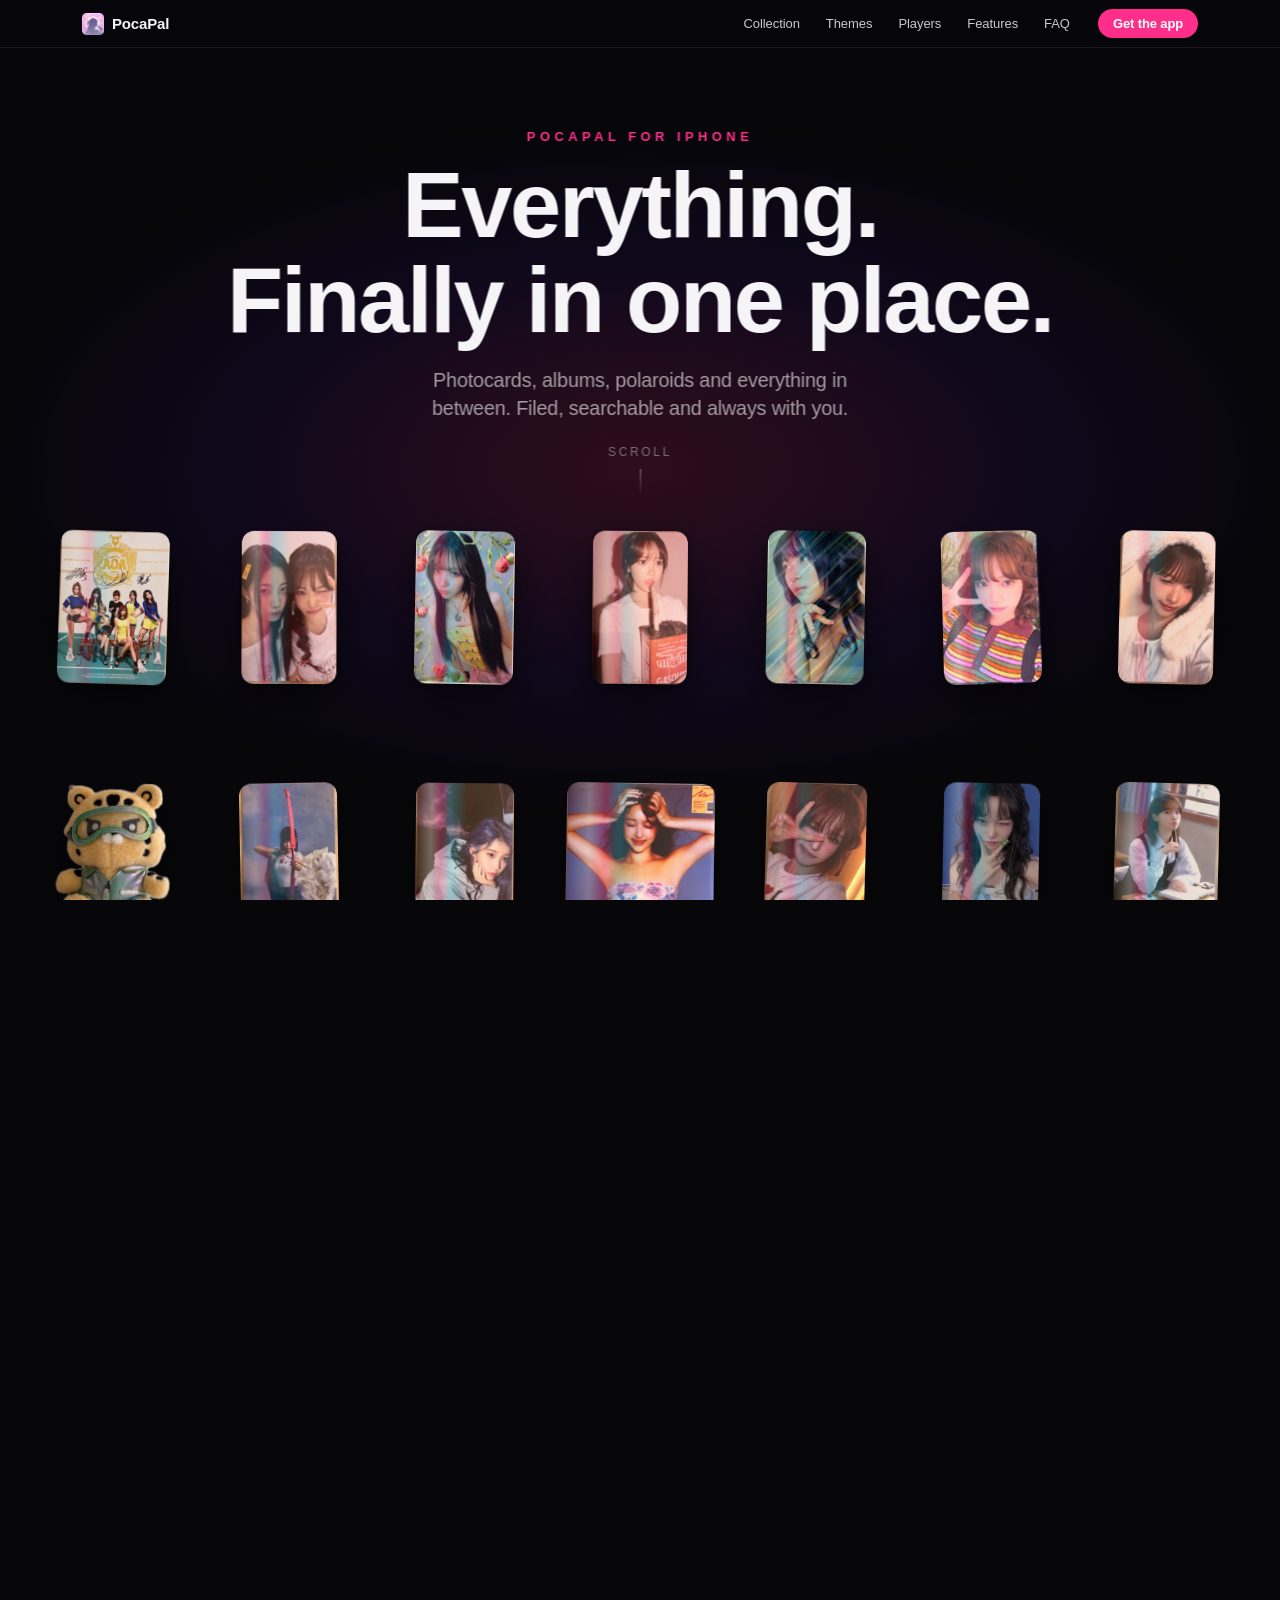
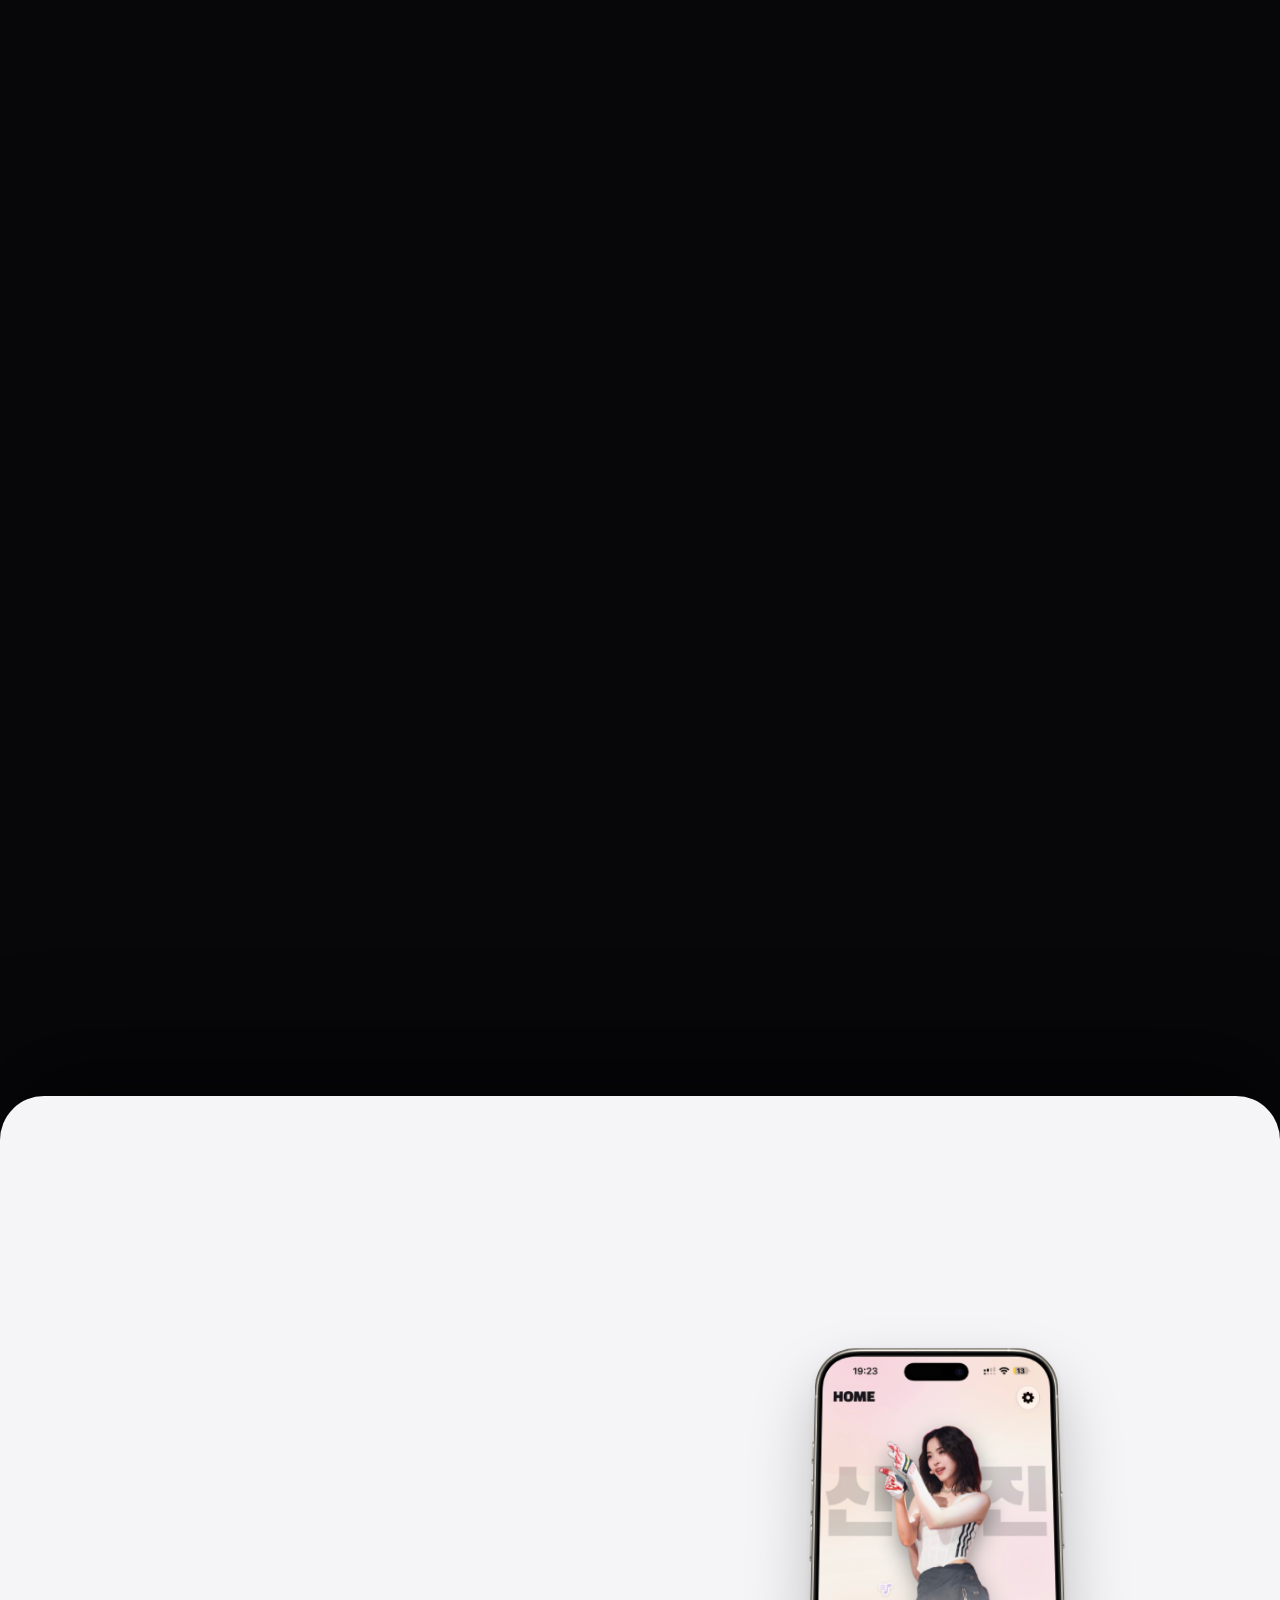
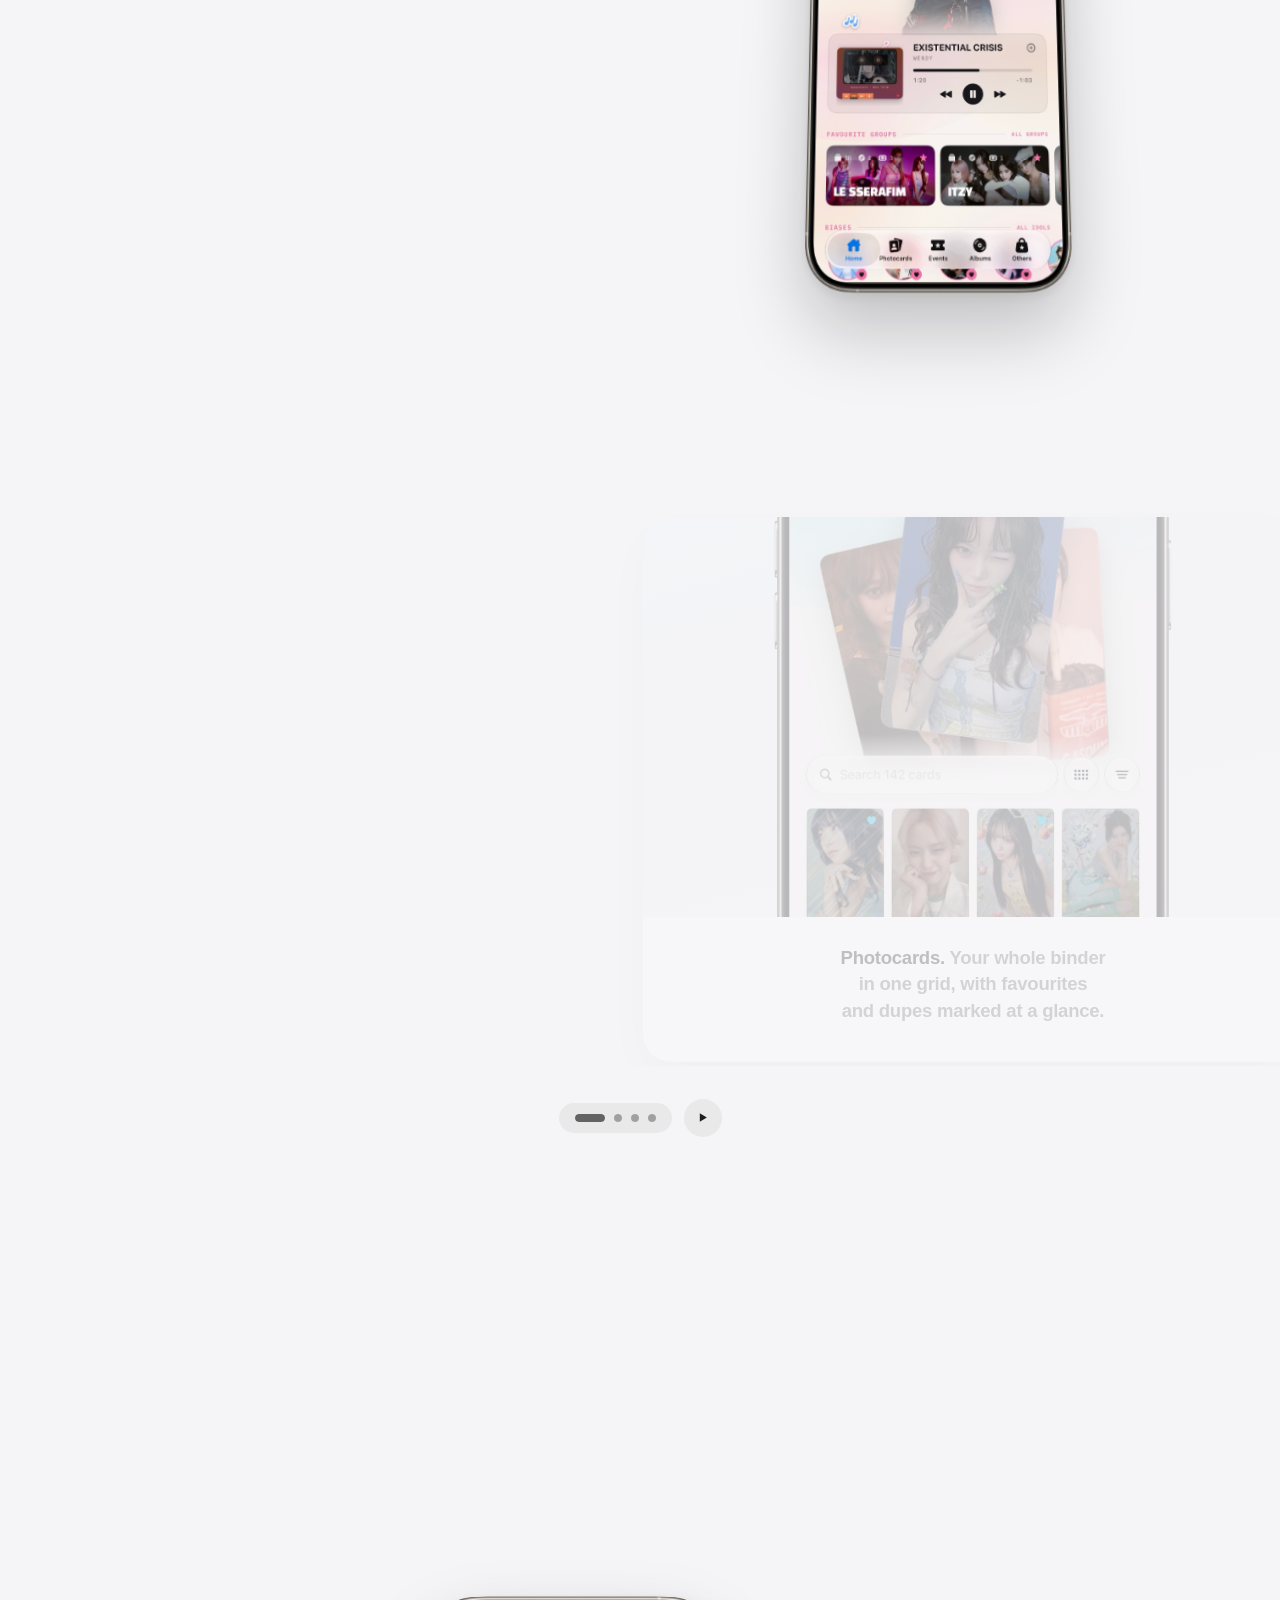
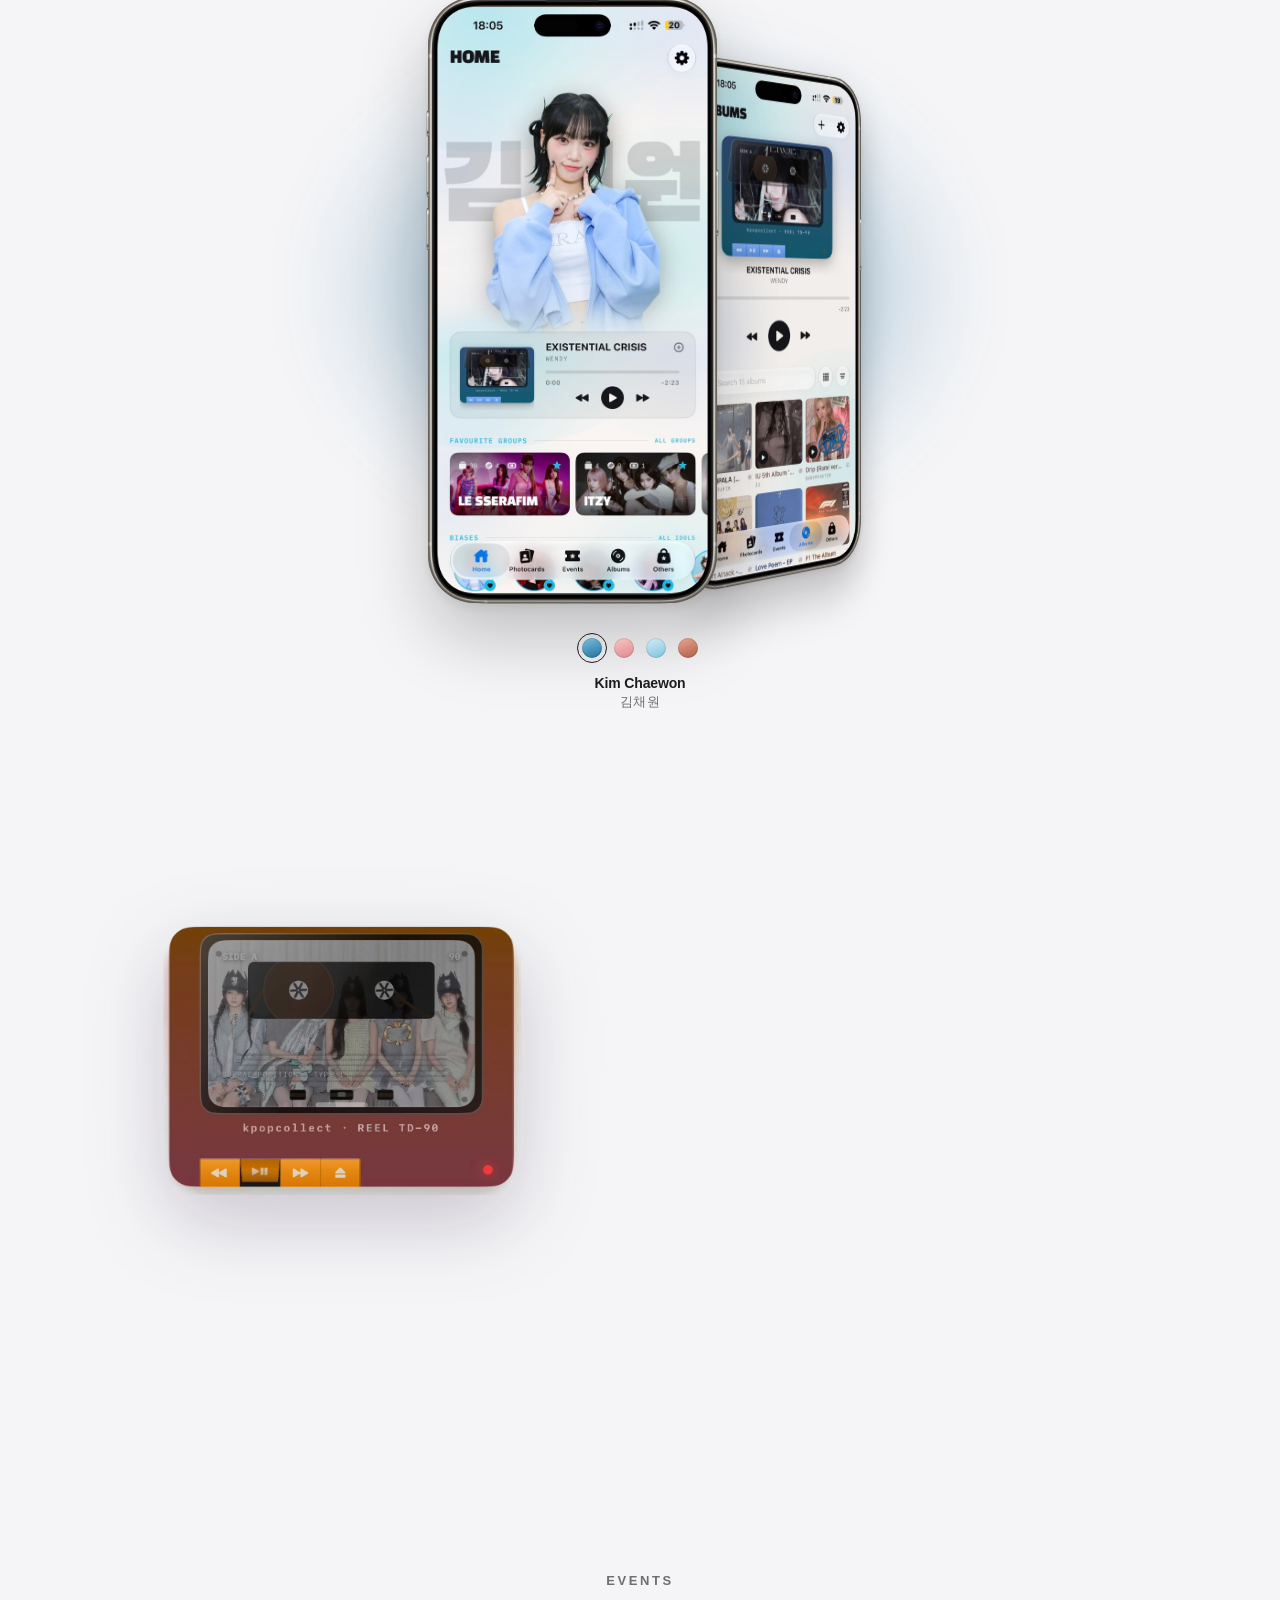
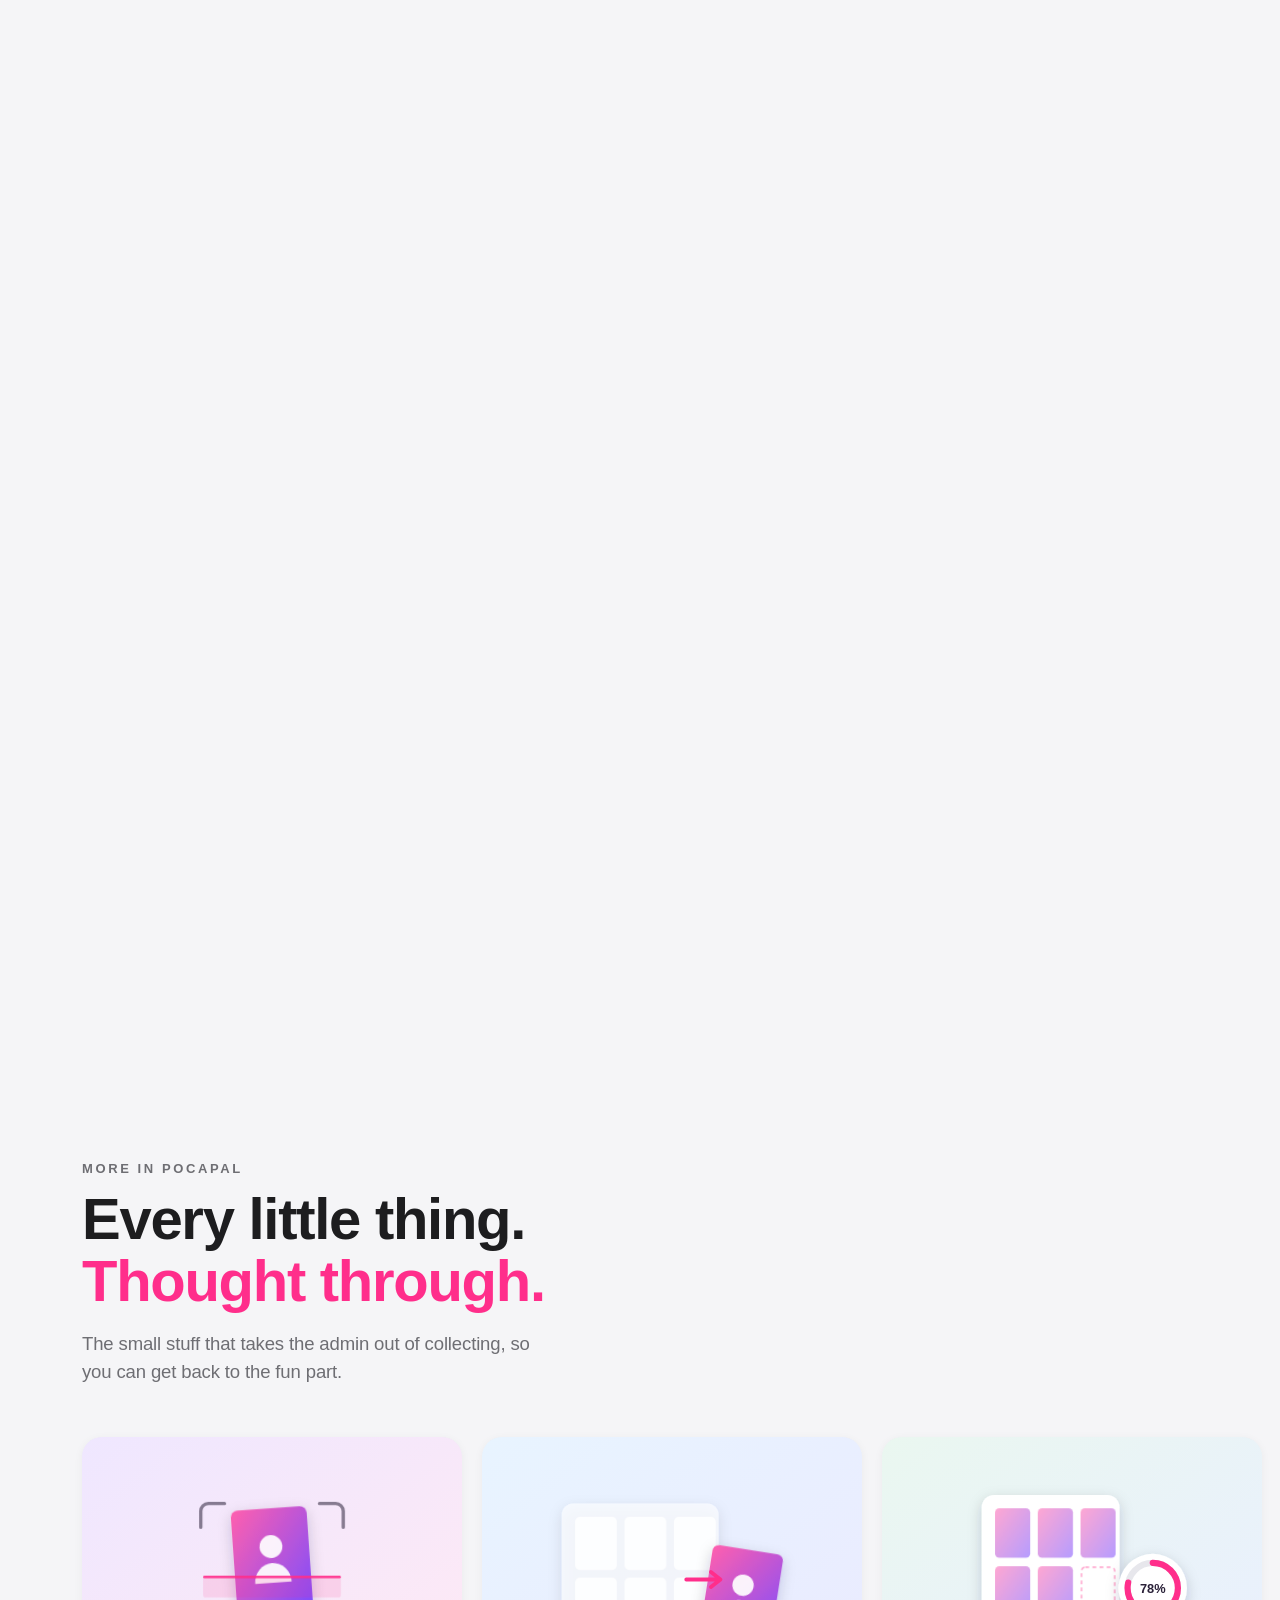
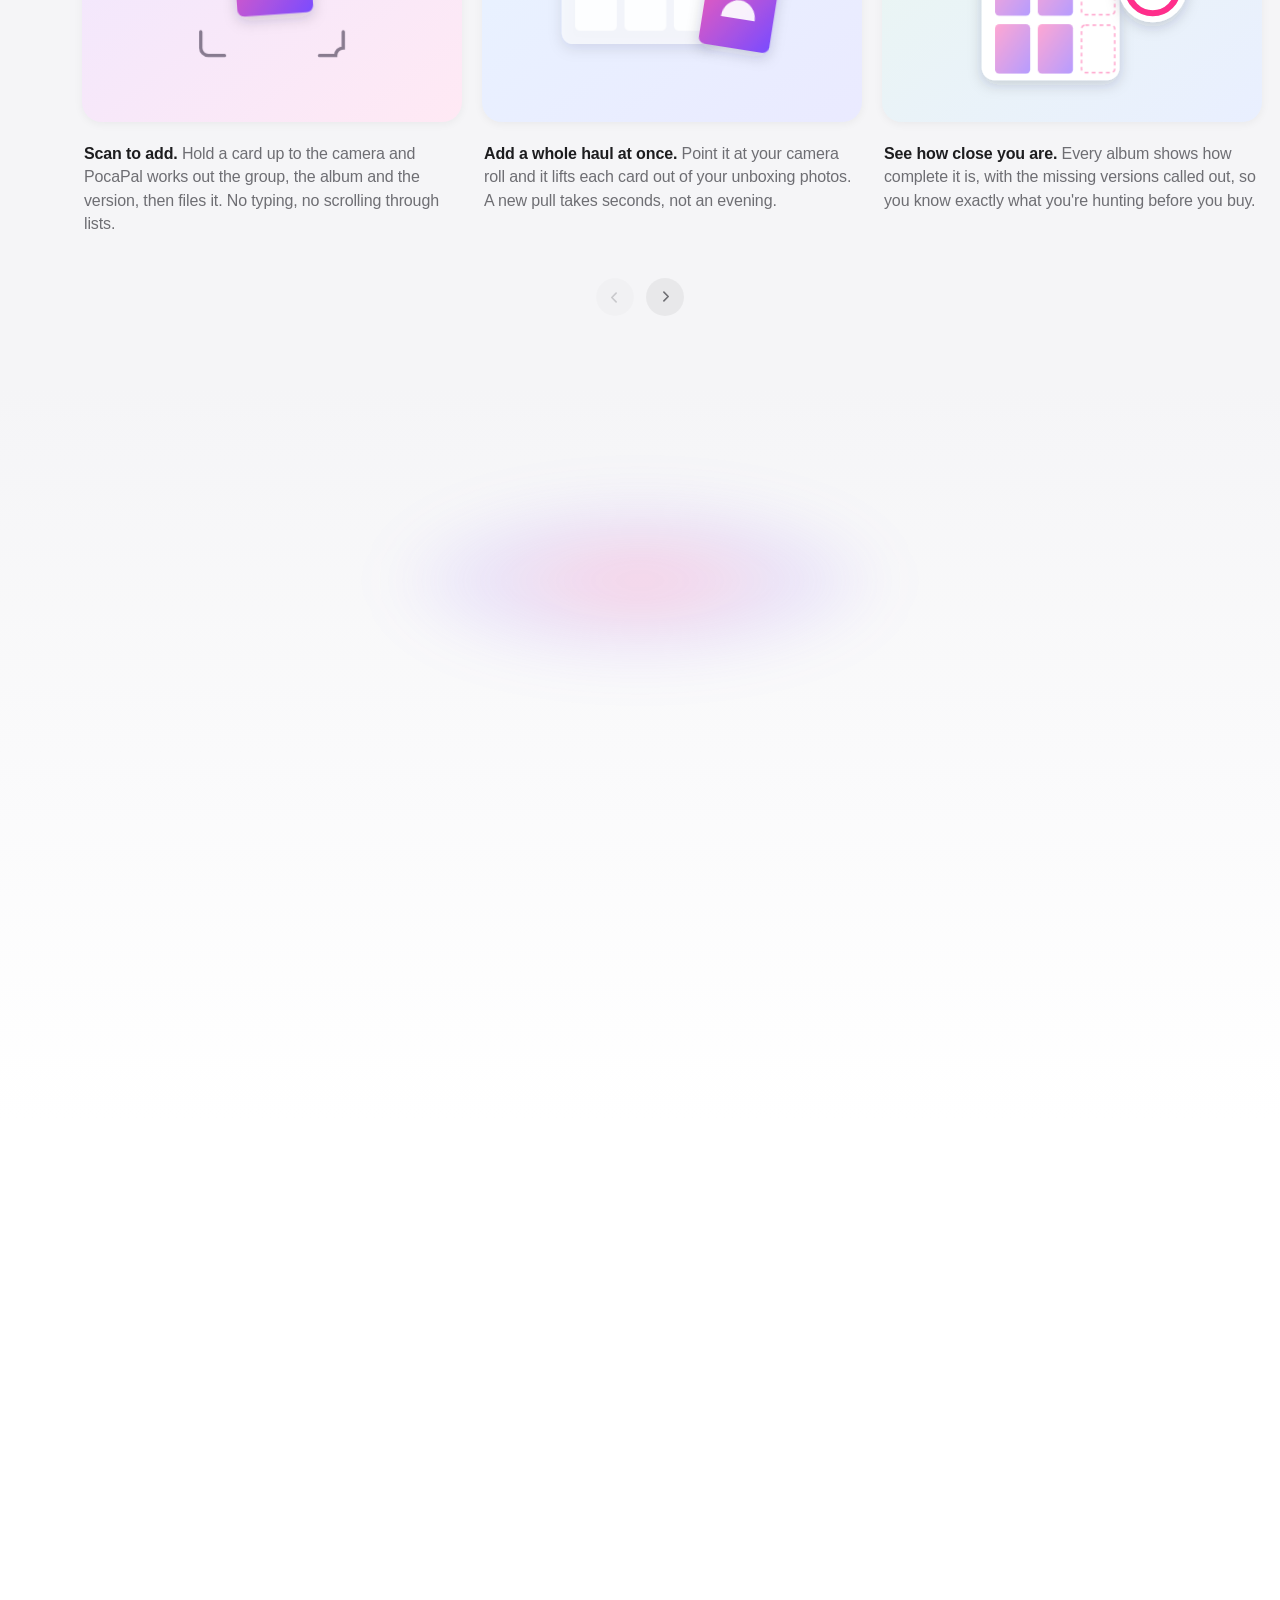
==== commit fcccea98: "Add the Events blade: a pinned countdown to a night out Between Players and the feature rail, a seco" ====
--- a/public/index.html
+++ b/public/index.html
@@ -14,6 +14,11 @@
 <!-- motion is opt-in: without script, or with reduced motion asked for, the
      page renders complete and still -->
 <script>if(!matchMedia('(prefers-reduced-motion: reduce)').matches)document.documentElement.classList.add('motion')</script>
+<!-- the heavy, wide face the app sets its titles and numbers in, only for the
+     Events card and its countdown, cut down to capitals and digits -->
+<link rel="preconnect" href="https://fonts.googleapis.com">
+<link rel="preconnect" href="https://fonts.gstatic.com" crossorigin>
+<link rel="stylesheet" href="https://fonts.googleapis.com/css2?family=Archivo:wdth,wght@100..125,800..900&amp;display=swap&amp;text=ABCDEFGHIJKLMNOPQRSTUVWXYZ0123456789%C2%B7">
 <link rel="stylesheet" href="styles.css">
 </head>
 <body>
@@ -241,6 +246,84 @@
             <button class="swatch" type="button" data-player="digital"  data-label="Digital"  aria-pressed="false" aria-label="Digital player"></button>
           </div>
           <p class="swatch-label rv" aria-live="polite"><span id="playerName">Cassette</span></p>
+        </div>
+      </div>
+    </section>
+
+    <!-- ─────────── Events: the countdown, played out as a night out ───────────
+         Pinned like the hero: .live is the runway and .live-track sticks for
+         its length, and every frame is a function of the blade's own scroll
+         progress, so it plays backwards as well. The card is the app's NEXT UP
+         card rebuilt in HTML (compare assets/slides/events.jpg). Without
+         motion it is a still: the card at four weeks, and the timeline. -->
+    <section class="live" id="events" aria-labelledby="liveHead">
+      <div class="live-track">
+        <div class="live-stage" id="liveStage">
+          <div class="live-vig" aria-hidden="true"></div>
+          <div class="live-dark" aria-hidden="true"></div>
+          <div class="live-crowd" aria-hidden="true">
+            <div class="crowd crowd-far"></div>
+            <div class="crowd crowd-mid"></div>
+            <div class="crowd crowd-near"></div>
+          </div>
+          <div class="live-spot" aria-hidden="true"></div>
+          <div class="live-big" aria-hidden="true">
+            <div class="big-win big-ink"><div class="big-roll"><span>4</span></div></div>
+            <div class="big-win big-glow"><div class="big-roll"><span>4</span></div></div>
+            <div class="big-word">TONIGHT</div>
+          </div>
+
+          <div class="live-copy">
+            <p class="kicker">Events</p>
+            <h2 class="h2" id="liveHead"><span class="ln"><span class="ln-in live-l1">Four weeks to go.</span></span> <span class="ln"><span class="ln-in live-l2 hl">Then, tonight.</span></span></h2>
+          </div>
+
+          <div class="ev-zone">
+            <div class="ev-card" id="evCard" role="img"
+                 aria-label="The Events tab's Next up card: LE SSERAFIM PUREFLOW, a concert in Amsterdam on Sunday 18 October, in 4 weeks.">
+              <div class="ev-glow"></div>
+              <div class="ev-face ev-front">
+                <div class="ev-tile"><b>OCT</b><i>SUN</i><strong>18</strong></div>
+                <div class="ev-main">
+                  <p class="ev-label">Next up</p>
+                  <p class="ev-title">LE SSERAFIM PUREFLOW</p>
+                  <p class="ev-meta">Concert · Amsterdam</p>
+                </div>
+                <div class="ev-count">
+                  <span class="ev-in">In</span>
+                  <span class="ev-num"><span class="ev-roll"><span>4</span></span></span>
+                  <span class="ev-unit"><span class="ev-roll"><span>Weeks</span></span></span>
+                </div>
+              </div>
+              <div class="ev-face ev-back">
+                <div class="ev-tile"><b>JAN</b><i>SUN</i><strong>24</strong></div>
+                <div class="ev-main">
+                  <p class="ev-label">Next up</p>
+                  <p class="ev-title">AESPA SYNK TOUR</p>
+                  <p class="ev-meta">Concert · Copenhagen</p>
+                </div>
+                <div class="ev-count">
+                  <span class="ev-in">In</span>
+                  <span class="ev-num"><span class="ev-roll"><span>14</span></span></span>
+                  <span class="ev-unit"><span class="ev-roll"><span>Weeks</span></span></span>
+                </div>
+              </div>
+            </div>
+          </div>
+
+          <div class="live-after">
+            <ol class="ev-line" aria-label="Your events">
+              <li class="ev-row">
+                <span class="ev-date"><b>24</b> Jan</span><span class="ev-dot"></span>
+                <span class="ev-what"><b>AESPA SYNK TOUR</b> Concert · Copenhagen</span>
+              </li>
+              <li class="ev-row is-past">
+                <span class="ev-date"><b>18</b> Oct</span><span class="ev-dot"></span>
+                <span class="ev-what"><b>LE SSERAFIM PUREFLOW</b> Concert · Amsterdam</span>
+              </li>
+            </ol>
+            <p class="body live-sub">Concerts, fansigns and comebacks on one timeline, with the next one counting down. When the night is over it stays on the list, and the next one starts counting.</p>
+          </div>
         </div>
       </div>
     </section>
--- a/public/styles.css
+++ b/public/styles.css
@@ -438,8 +438,12 @@
   border-radius:44px 44px 0 0;
   margin-top:-44px;
   box-shadow:0 -40px 90px rgba(0,0,0,.55);
+  /* Clips the scenes that run off the sides, sideways only. It has to be
+     clip, not hidden: hidden makes this a scroll container, and the Events
+     blade inside could no longer stick. */
   overflow:hidden;
 }
+@supports (overflow:clip){ .light{overflow:visible;overflow-x:clip} }
 .light .h2{color:var(--text-dark)}
 
 .feature{
@@ -953,6 +957,253 @@
   display:block;font-style:normal;font-size:13px;
   color:var(--text-mid);letter-spacing:.01em;
 }
+
+/* ============================================================
+   EVENTS — "Four weeks to go. Then, tonight."
+   The app's NEXT UP card counts down while the page dims in
+   steps like house lights, then it is the night: a sea of
+   lightsticks, a follow-spot, and TONIGHT on the big screen.
+   The lights come up and the card flips to the next show.
+
+   Without .motion this is a still blade: the card at four weeks
+   and the timeline under it. With it, .live becomes a runway
+   (like .story) and JS writes every frame from its progress.
+   ============================================================ */
+.live{
+  --ev-ink:#121214;
+  --ev-sky:#58bcd6;          /* the calendar tile's header and the dots */
+  --ev-line:#86cde4;         /* the card's outline */
+  --ev-grey:#7b8387;
+  --ev-mono:ui-monospace,"SF Mono",SFMono-Regular,"JetBrains Mono",Menlo,Consolas,monospace;
+  --ev-wide:"Archivo","Arial Black","Helvetica Neue",system-ui,sans-serif;
+  --night:#150b20;
+  position:relative;
+  padding-block:clamp(80px,12vh,150px);
+}
+.live-stage{
+  position:relative;
+  display:flex;flex-direction:column;align-items:center;
+  gap:clamp(22px,3.6vh,40px);
+  padding-inline:var(--pad);
+  text-align:center;
+}
+.live-vig,.live-dark,.live-crowd,.live-spot,.live-big{display:none}
+.live-copy{position:relative;z-index:6}
+.live .h2{color:inherit}
+.live-copy .ln{display:block}
+.live-copy .kicker{transition:none}
+
+/* ---- the card, measured off the app: everything is in --u, a hundredth of
+        its width, so it keeps its proportions from a phone to a desktop ---- */
+.ev-zone{position:relative;z-index:5;perspective:1400px}
+.ev-card{
+  --w:min(90vw,700px,125vh);
+  --u:calc(var(--w) / 100);
+  position:relative;
+  width:var(--w);max-width:100%;
+  aspect-ratio:1030 / 236;
+  transform-style:preserve-3d;
+  text-align:left;
+}
+.ev-glow{
+  position:absolute;inset:-6%;border-radius:calc(var(--u) * 7);
+  background:radial-gradient(ellipse at center, rgba(255,46,139,.55), rgba(122,76,255,.25) 55%, transparent 72%);
+  filter:blur(calc(var(--u) * 4));
+  opacity:0;
+  transform:translateZ(-1px);
+}
+.ev-face{
+  position:absolute;inset:0;
+  display:flex;align-items:center;gap:calc(var(--u) * 3.8);
+  padding:0 calc(var(--u) * 4.2) 0 calc(var(--u) * 3.9);
+  border-radius:calc(var(--u) * 3.9);
+  border:max(1.5px, calc(var(--u) * .3)) solid var(--ev-line);
+  background:linear-gradient(118deg,#e4f0f4 0%,#eef5f6 55%,#e7f2f1 100%);
+  box-shadow:0 calc(var(--u) * 2.4) calc(var(--u) * 6) rgba(40,70,90,.12);
+  color:var(--ev-ink);
+  -webkit-backface-visibility:hidden;backface-visibility:hidden;
+}
+.ev-back{transform:rotateX(180deg)}
+.ev-tile{
+  flex:none;
+  width:calc(var(--u) * 12.1);height:calc(var(--u) * 13.1);
+  border-radius:calc(var(--u) * 2.3);
+  background:#fff;overflow:hidden;
+  box-shadow:0 calc(var(--u) * .5) calc(var(--u) * 1.6) rgba(0,0,0,.1);
+  display:flex;flex-direction:column;align-items:center;
+  font-family:var(--font);line-height:1;
+}
+.ev-tile b{
+  width:100%;padding:calc(var(--u) * .9) 0 calc(var(--u) * .7);
+  background:var(--ev-sky);color:#10323c;
+  font-size:max(8px, calc(var(--u) * 2));font-weight:700;letter-spacing:.02em;text-align:center;
+}
+.ev-tile i{margin-top:calc(var(--u) * 1.3);font-style:normal;font-weight:700;font-size:max(7.5px, calc(var(--u) * 1.75));color:var(--ev-sky)}
+.ev-tile strong{margin-top:calc(var(--u) * .5);font-weight:800;font-size:calc(var(--u) * 4.1);letter-spacing:-.02em}
+.ev-main{min-width:0;flex:1}
+.ev-main p{margin:0;white-space:nowrap}
+.ev-label,.ev-meta,.ev-in,.ev-unit{font-family:var(--ev-mono);text-transform:uppercase;line-height:1.2}
+.ev-label{font-size:max(9px, calc(var(--u) * 2.05));letter-spacing:.2em;color:#4fb4d0;font-weight:600}
+.ev-title{
+  margin:calc(var(--u) * .9) 0 calc(var(--u) * 1) !important;
+  font-family:var(--ev-wide);font-weight:900;font-stretch:108%;
+  font-size:max(13px, calc(var(--u) * 4.2));line-height:1;letter-spacing:-.005em;
+  overflow:hidden;text-overflow:ellipsis;
+}
+.ev-meta{font-size:max(9px, calc(var(--u) * 2));letter-spacing:.14em;color:var(--ev-grey)}
+.ev-count{
+  flex:none;margin-left:auto;
+  display:flex;flex-direction:column;align-items:center;
+  min-width:calc(var(--u) * 8);
+}
+.ev-in,.ev-unit{font-size:max(8.5px, calc(var(--u) * 1.85));letter-spacing:.16em;color:var(--ev-grey)}
+/* odometer windows: a column of values inside a one-line window, moved by JS */
+.ev-num,.ev-unit{display:block;overflow:hidden;text-align:center}
+.ev-num{
+  height:1em;line-height:1;margin:calc(var(--u) * .5) 0 calc(var(--u) * .7);
+  font-family:var(--ev-wide);font-weight:900;font-stretch:125%;
+  font-size:calc(var(--u) * 6.9);
+}
+.ev-unit{height:1.2em}
+.ev-roll{display:block;will-change:transform}
+.ev-roll > span{display:block;height:1em}
+.ev-unit .ev-roll > span{height:1.2em}
+
+/* ---- the timeline, in the app's own layout ---- */
+.live-after{position:relative;z-index:6;width:min(90vw,700px);display:flex;flex-direction:column;align-items:center;gap:clamp(16px,2.6vh,28px)}
+.ev-line{list-style:none;margin:0;padding:0;width:100%;display:grid;gap:clamp(10px,1.8vh,18px);text-align:left}
+.ev-row{display:grid;grid-template-columns:auto auto minmax(0,1fr);align-items:start;column-gap:clamp(12px,2vw,18px)}
+.ev-date{display:flex;flex-direction:column;align-items:flex-end;min-width:2.6em;font-family:var(--ev-mono);font-size:clamp(11px,1.3vw,13px);letter-spacing:.12em;text-transform:uppercase;color:var(--ev-grey)}
+.ev-date b{font-family:var(--ev-wide);font-weight:900;font-stretch:100%;font-size:clamp(22px,2.9vw,30px);line-height:1;letter-spacing:-.01em;color:var(--ev-ink)}
+.ev-dot{width:clamp(9px,1vw,11px);aspect-ratio:1;border-radius:50%;background:var(--ev-sky);margin-top:clamp(7px,1vw,10px)}
+.ev-row.is-past .ev-dot{background:#8d8d92}
+.ev-what{display:flex;flex-direction:column;gap:4px;min-width:0;font-family:var(--ev-mono);font-size:clamp(11px,1.3vw,13px);letter-spacing:.12em;text-transform:uppercase;color:var(--ev-grey)}
+.ev-what b{font-family:var(--ev-wide);font-weight:900;font-stretch:125%;font-size:clamp(15px,2.1vw,22px);line-height:1.1;letter-spacing:0;color:var(--ev-ink);white-space:nowrap;overflow:hidden;text-overflow:ellipsis}
+.live-sub{margin:0 auto;max-width:44ch}
+
+/* ============ pinned: a runway, a stage, and the night ============ */
+.motion .live{height:500vh;padding-block:0}
+@media (max-width:739px){ .motion .live{height:430vh} }
+/* a phone on its side has well under 400px of height for headline, card and
+   timeline together, so everything comes down and the closing sentence goes */
+@media (max-height:520px) and (orientation:landscape){
+  .motion .live{height:380vh}
+  .live .kicker{display:none}
+  .live .h2{font-size:clamp(22px,7.4vh,32px)}
+  .live-stage{gap:10px}
+  .motion .live-stage{padding-top:calc(var(--nav-h) + var(--safe-t) + 6px);padding-bottom:8px}
+  .ev-card{--w:min(80vw,640px,96vh)}
+  .live-after{gap:8px}
+  .ev-line{gap:6px}
+  .ev-date b{font-size:20px}
+  .ev-what b{font-size:15px}
+  .motion .live-sub{display:none}
+}
+.motion .live-track{position:sticky;top:0;height:100vh;height:100svh;overflow:hidden}
+.motion .live-stage{
+  position:absolute;inset:0;
+  justify-content:center;
+  padding:calc(var(--nav-h) + var(--safe-t) + 2vh) var(--pad) 3vh;
+}
+.motion .live-vig,.motion .live-dark,.motion .live-crowd,.motion .live-spot,.motion .live-big{display:block}
+/* The night comes down in steps, the way house lights do: the edges of the
+   room go first (the vignette, which keeps a pool of light on the card) and
+   the whole room follows. JS sets both opacities. */
+.live-vig,.live-dark{position:absolute;inset:0;z-index:1;opacity:0;pointer-events:none}
+.live-vig{
+  background:radial-gradient(75% 60% at 50% var(--card-y,50%), transparent 0%, rgba(26,12,38,.55) 55%, rgba(21,11,32,.95) 100%);
+}
+.live-dark{
+  background:
+    radial-gradient(70% 48% at 50% var(--card-y,50%), #2a1339 0%, transparent 72%),
+    radial-gradient(120% 90% at 50% 88%, #3a1548 0%, #1d0e2b 45%, var(--night) 75%);
+}
+/* A sea of lightsticks: three planes laid flat as a floor running to a
+   horizon at the top of this box. Each is a repeating radial-gradient painted
+   once and only ever moved, so swaying costs nothing. The far plane is fine
+   and dim, the near one big soft bokeh. */
+.live-crowd{
+  position:absolute;left:0;right:0;bottom:0;height:50%;z-index:2;
+  perspective:560px;perspective-origin:50% 0%;
+  opacity:0;pointer-events:none;
+  -webkit-mask-image:linear-gradient(to bottom,transparent 0%,#000 22%);
+  mask-image:linear-gradient(to bottom,transparent 0%,#000 22%);
+}
+.live-crowd::before{
+  content:"";position:absolute;left:-10%;right:-10%;top:-38%;height:70%;
+  background:radial-gradient(ellipse at 50% 60%, rgba(255,46,139,.34), rgba(122,76,255,.12) 45%, transparent 70%);
+}
+.crowd{
+  position:absolute;left:-60%;right:-60%;bottom:0;height:240%;
+  transform-origin:50% 100%;
+  will-change:transform,opacity;
+}
+.crowd::after{content:"";position:absolute;inset:0;background:inherit;opacity:0;transform:translate3d(9px,6px,0)}
+/* two or three dot grids of different pitch per plane, so the sea never
+   settles into one obvious grid */
+.crowd-far{
+  background:
+    radial-gradient(circle, rgba(255,160,215,.95) 0 1.4px, transparent 2.2px) 0 0 / 17px 15px,
+    radial-gradient(circle, rgba(255,255,255,.85) 0 1.2px, transparent 2px) 8px 7px / 23px 19px,
+    radial-gradient(circle, rgba(255,46,139,.9) 0 1.3px, transparent 2.1px) 3px 11px / 29px 26px;
+}
+.crowd-mid{
+  background:
+    radial-gradient(circle, rgba(255,46,139,.95) 0 2.4px, rgba(255,46,139,.25) 4px, transparent 6px) 0 0 / 38px 31px,
+    radial-gradient(circle, rgba(255,210,235,.9) 0 2px, transparent 4.5px) 19px 14px / 47px 37px,
+    radial-gradient(circle, rgba(180,120,255,.8) 0 1.8px, transparent 4px) 9px 25px / 61px 43px;
+}
+.crowd-near{
+  background:
+    radial-gradient(circle, rgba(255,90,170,.42) 0 7px, rgba(255,90,170,.1) 13px, transparent 20px) 0 0 / 104px 86px,
+    radial-gradient(circle, rgba(255,240,250,.3) 0 6px, transparent 16px) 52px 43px / 131px 97px;
+}
+/* a twinkle: the same dots again, on and off, out of step with the plane */
+.live.is-near .crowd::after{animation:twinkle 1.7s var(--ease-io) infinite alternate}
+.live.is-near .crowd-mid::after{animation-duration:2.3s;animation-delay:-.8s}
+.live.is-near .crowd-near::after{animation-duration:3.1s;animation-delay:-1.6s}
+@keyframes twinkle{to{opacity:.85}}
+/* the follow-spot, a pool of light that sweeps across once */
+.live-spot{
+  position:absolute;left:50%;top:18%;z-index:3;
+  width:min(90vw,900px);height:min(70vh,640px);margin-left:calc(min(90vw,900px) / -2);
+  background:radial-gradient(ellipse at center, rgba(255,240,250,.2), rgba(255,200,230,.07) 45%, transparent 68%);
+  opacity:0;pointer-events:none;
+}
+/* the big screen behind the card: the countdown, huge, then TONIGHT */
+.live-big{position:absolute;inset:0;z-index:4;pointer-events:none}
+.big-win{
+  position:absolute;left:50%;top:var(--card-y,50%);
+  height:1em;overflow:hidden;
+  font-family:var(--ev-wide);font-weight:900;font-stretch:125%;
+  font-size:min(46vh,44vw);line-height:1;text-align:center;
+  transform:translate(-50%,-50%);
+}
+.big-roll{will-change:transform}
+.big-roll > span{display:block;height:1em}
+.big-ink{color:rgba(18,18,20,.05)}
+.big-glow{
+  color:rgba(255,120,190,.1);
+  -webkit-text-stroke:max(1.5px,.004em) rgba(255,150,205,.75);
+  text-shadow:0 0 .05em rgba(255,46,139,.7), 0 0 .16em rgba(255,46,139,.35);
+  opacity:0;
+}
+.big-word{
+  position:absolute;left:50%;top:var(--word-y,50%);
+  font-family:var(--ev-wide);font-weight:900;font-stretch:100%;
+  font-size:var(--word-size,min(15.5vw,30vh));line-height:1;letter-spacing:-.01em;white-space:nowrap;
+  color:#fff5fb;
+  text-shadow:0 0 .06em #ff5aa8, 0 0 .22em rgba(255,46,139,.75), 0 0 .6em rgba(255,46,139,.35);
+  transform:translate(-50%,-56%);
+  opacity:0;
+}
+/* the headline: its lines rise out of masks as the run reaches them */
+.motion .live-copy .ln{overflow:hidden;padding-bottom:.12em;margin-bottom:-.12em}
+.motion .live-copy .ln-in{display:block;will-change:transform}
+.motion .ev-card{will-change:transform}
+.motion .live-after .ev-row,.motion .live-sub{will-change:transform,opacity}
+/* the bar goes dark with the room */
+.nav.is-light.is-dim{background:rgba(14,8,20,.6);border-bottom-color:rgba(255,255,255,.08);color:var(--text-on-dark)}
 
 /* ---- feature rail ---- */
 .rail-sec{padding:clamp(40px,7vh,90px) 0 clamp(56px,8vh,96px)}
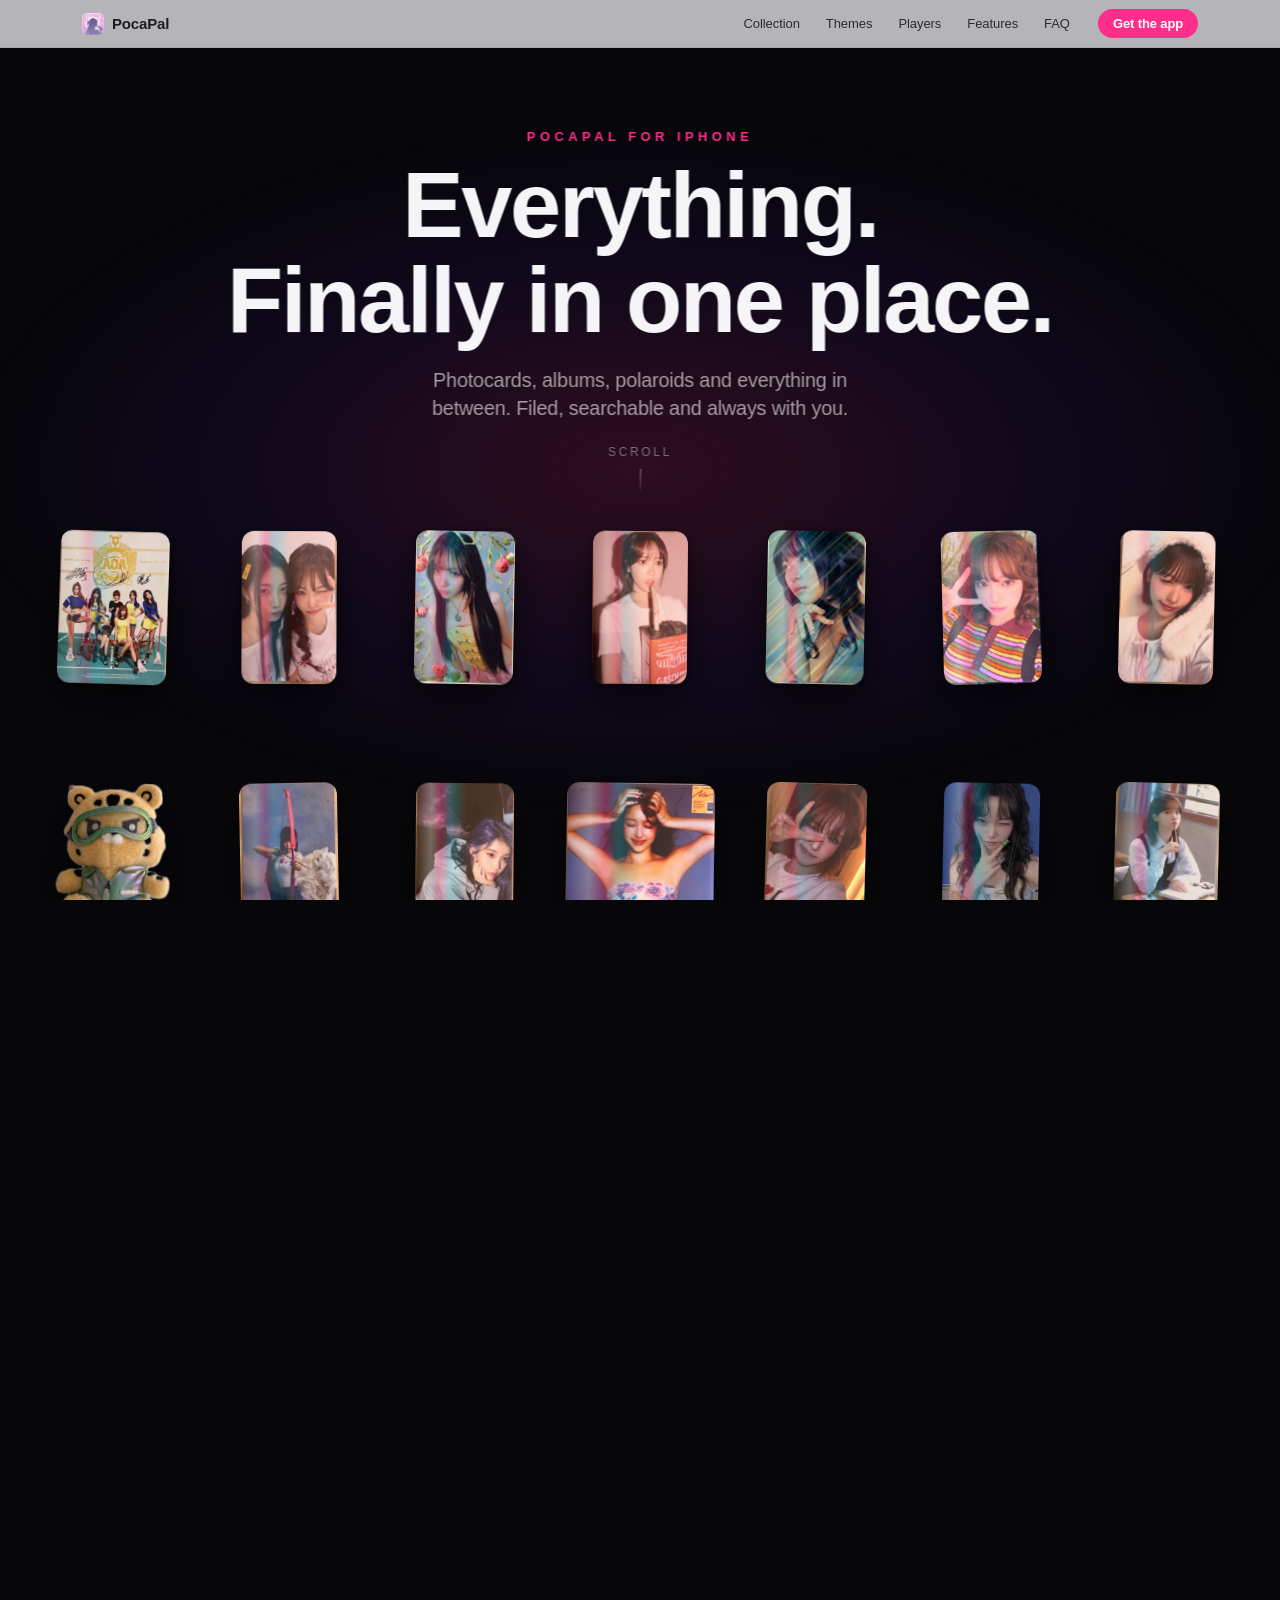
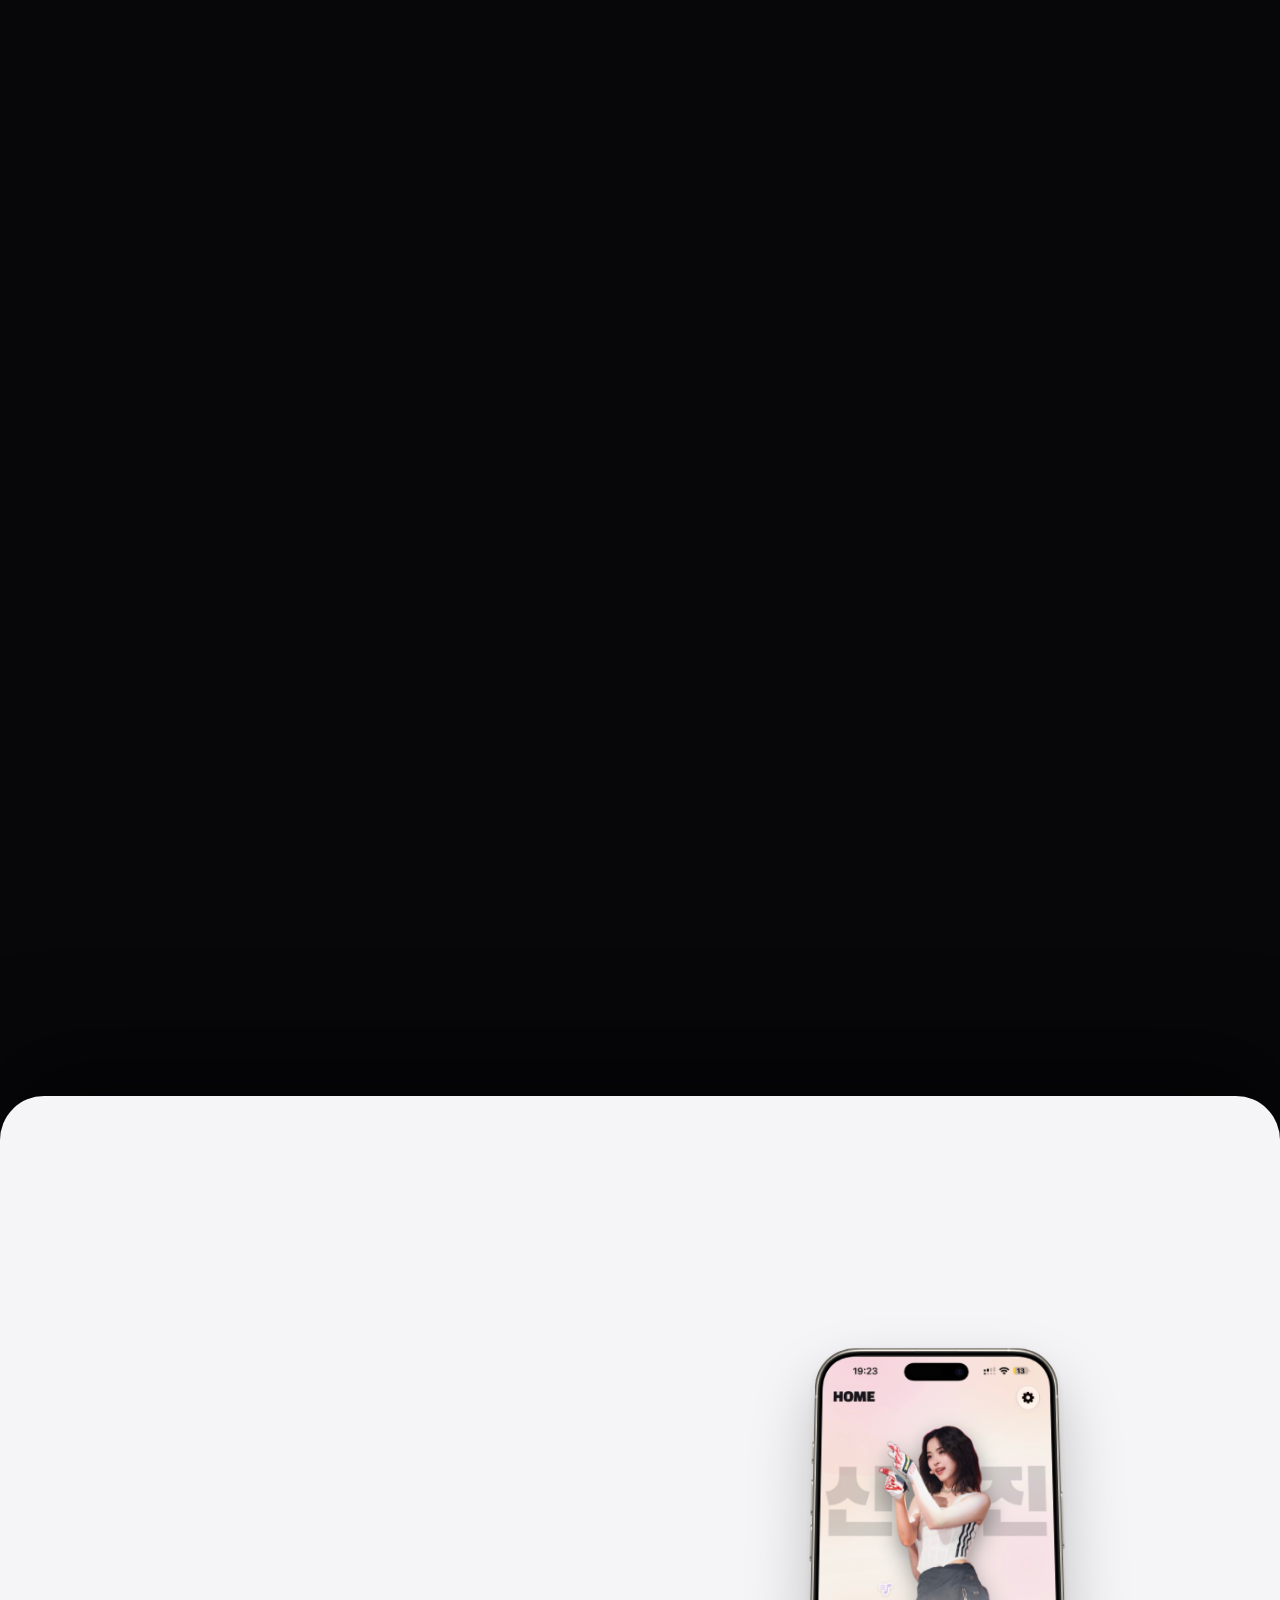
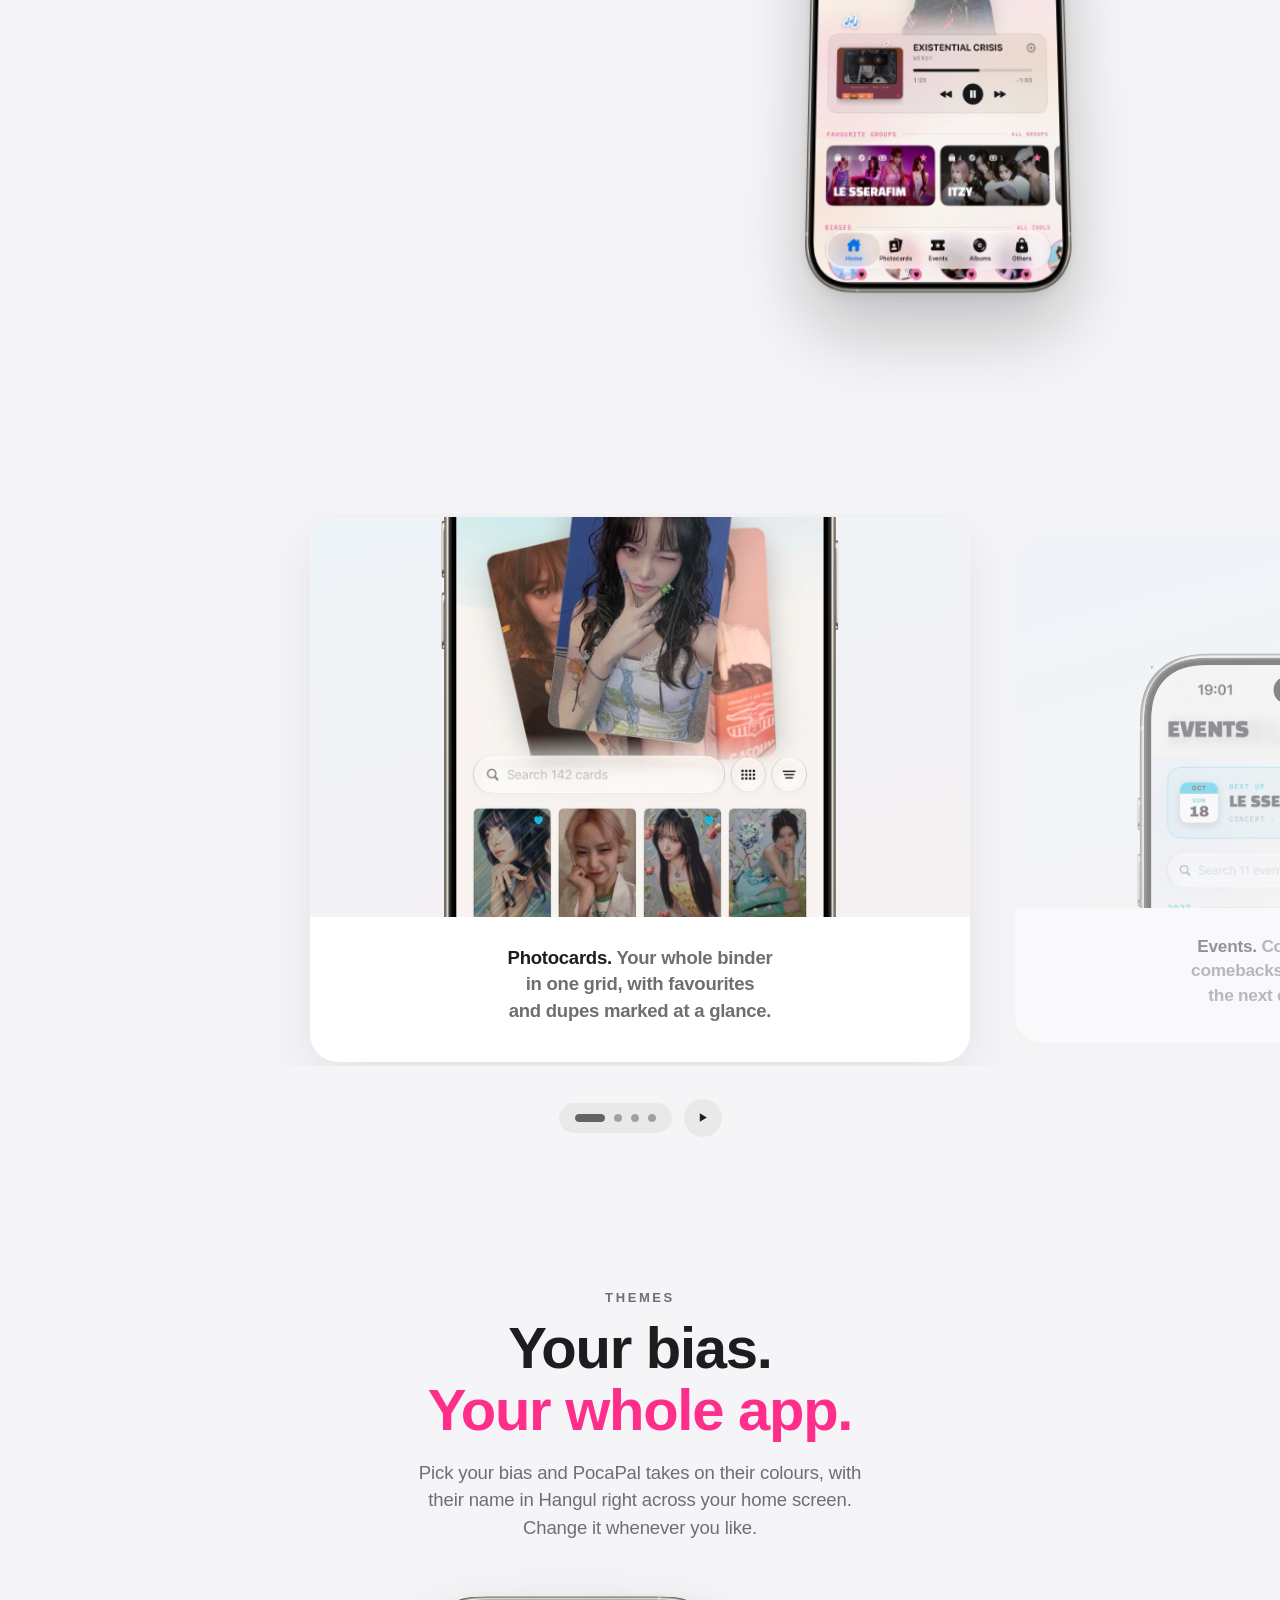
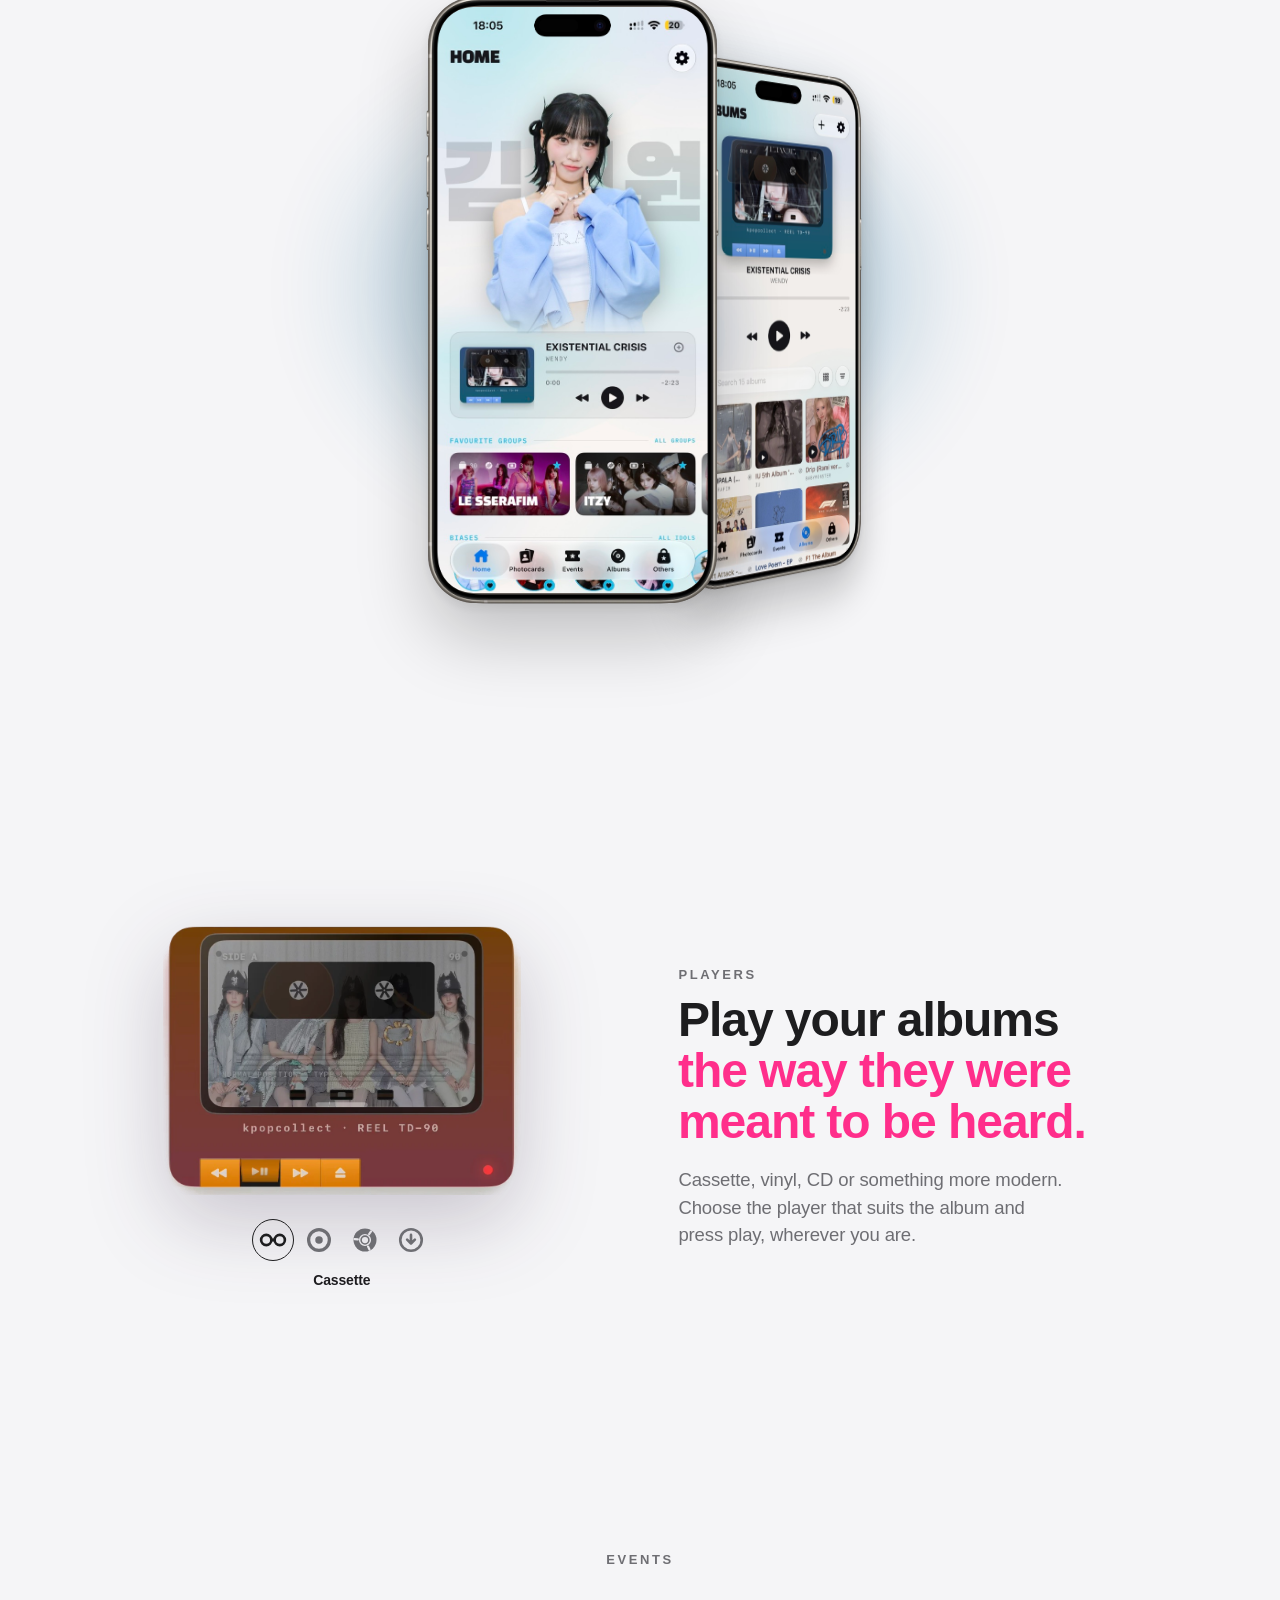
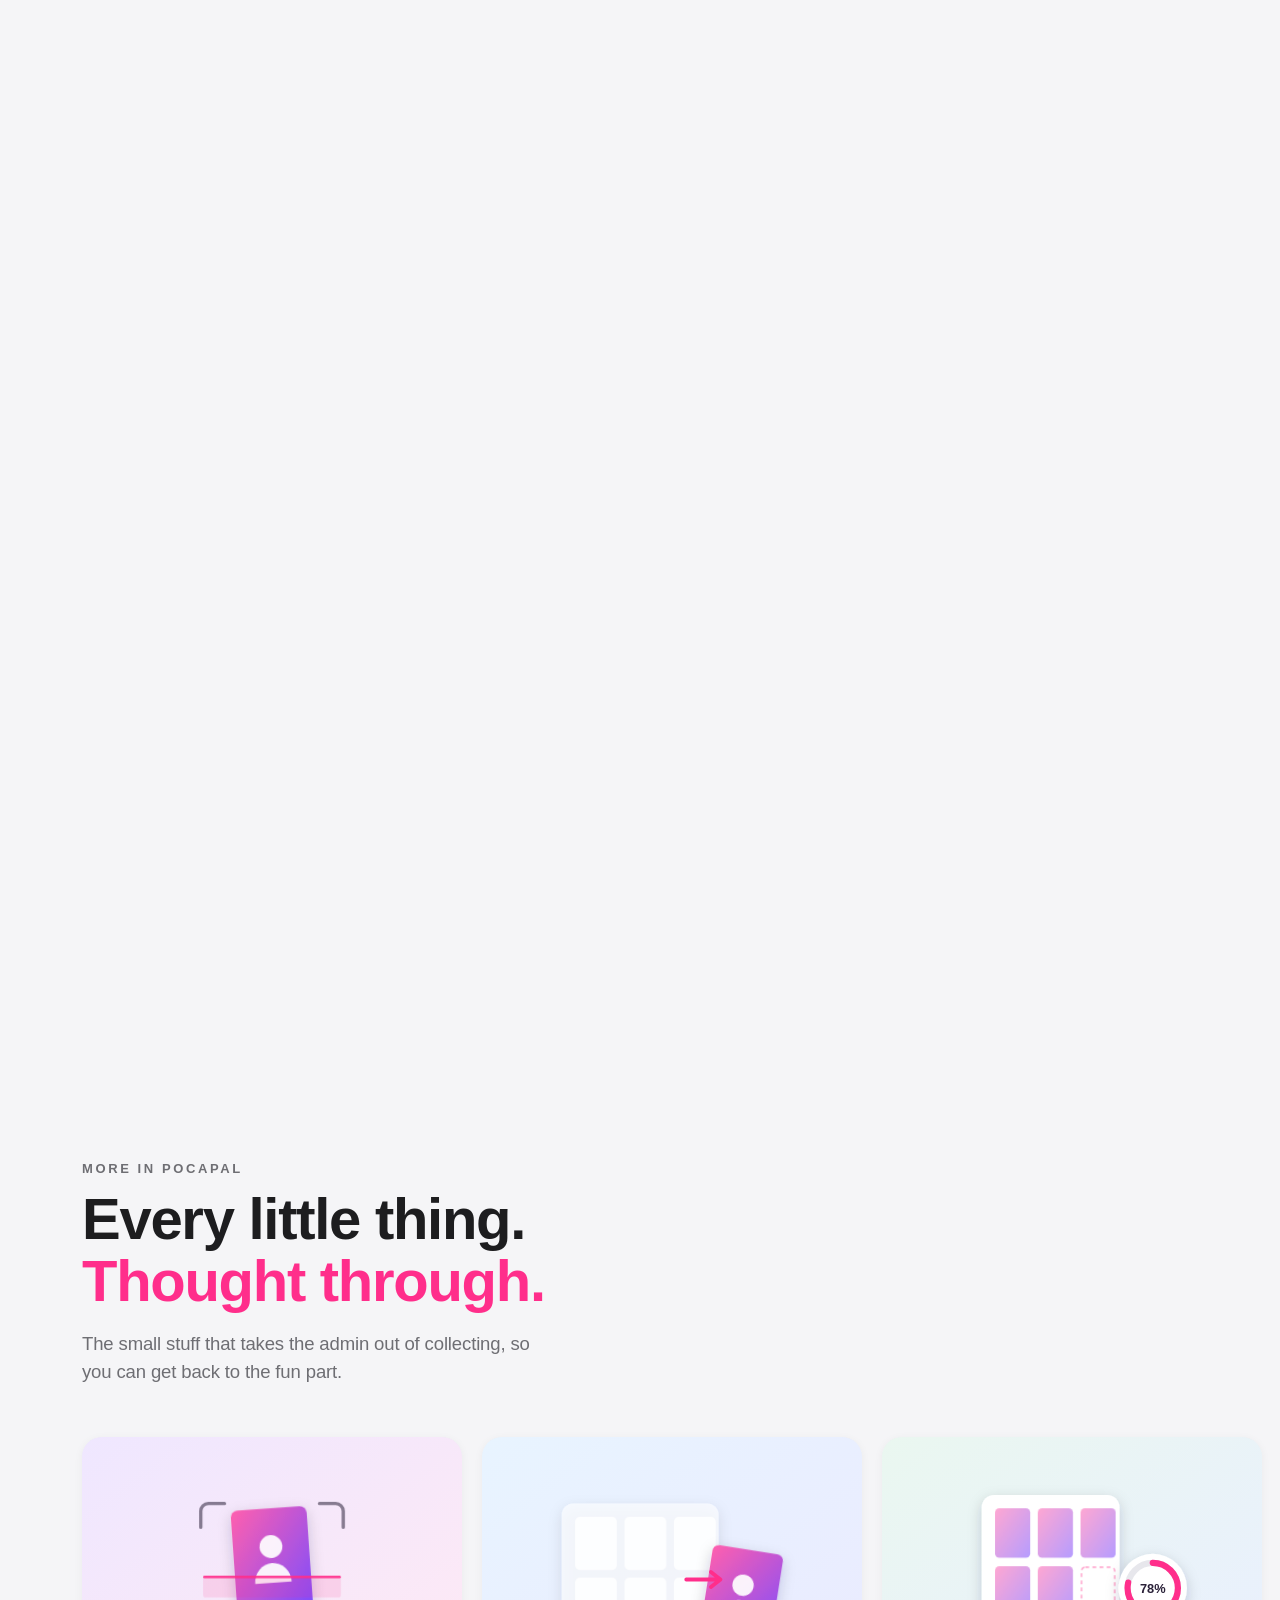
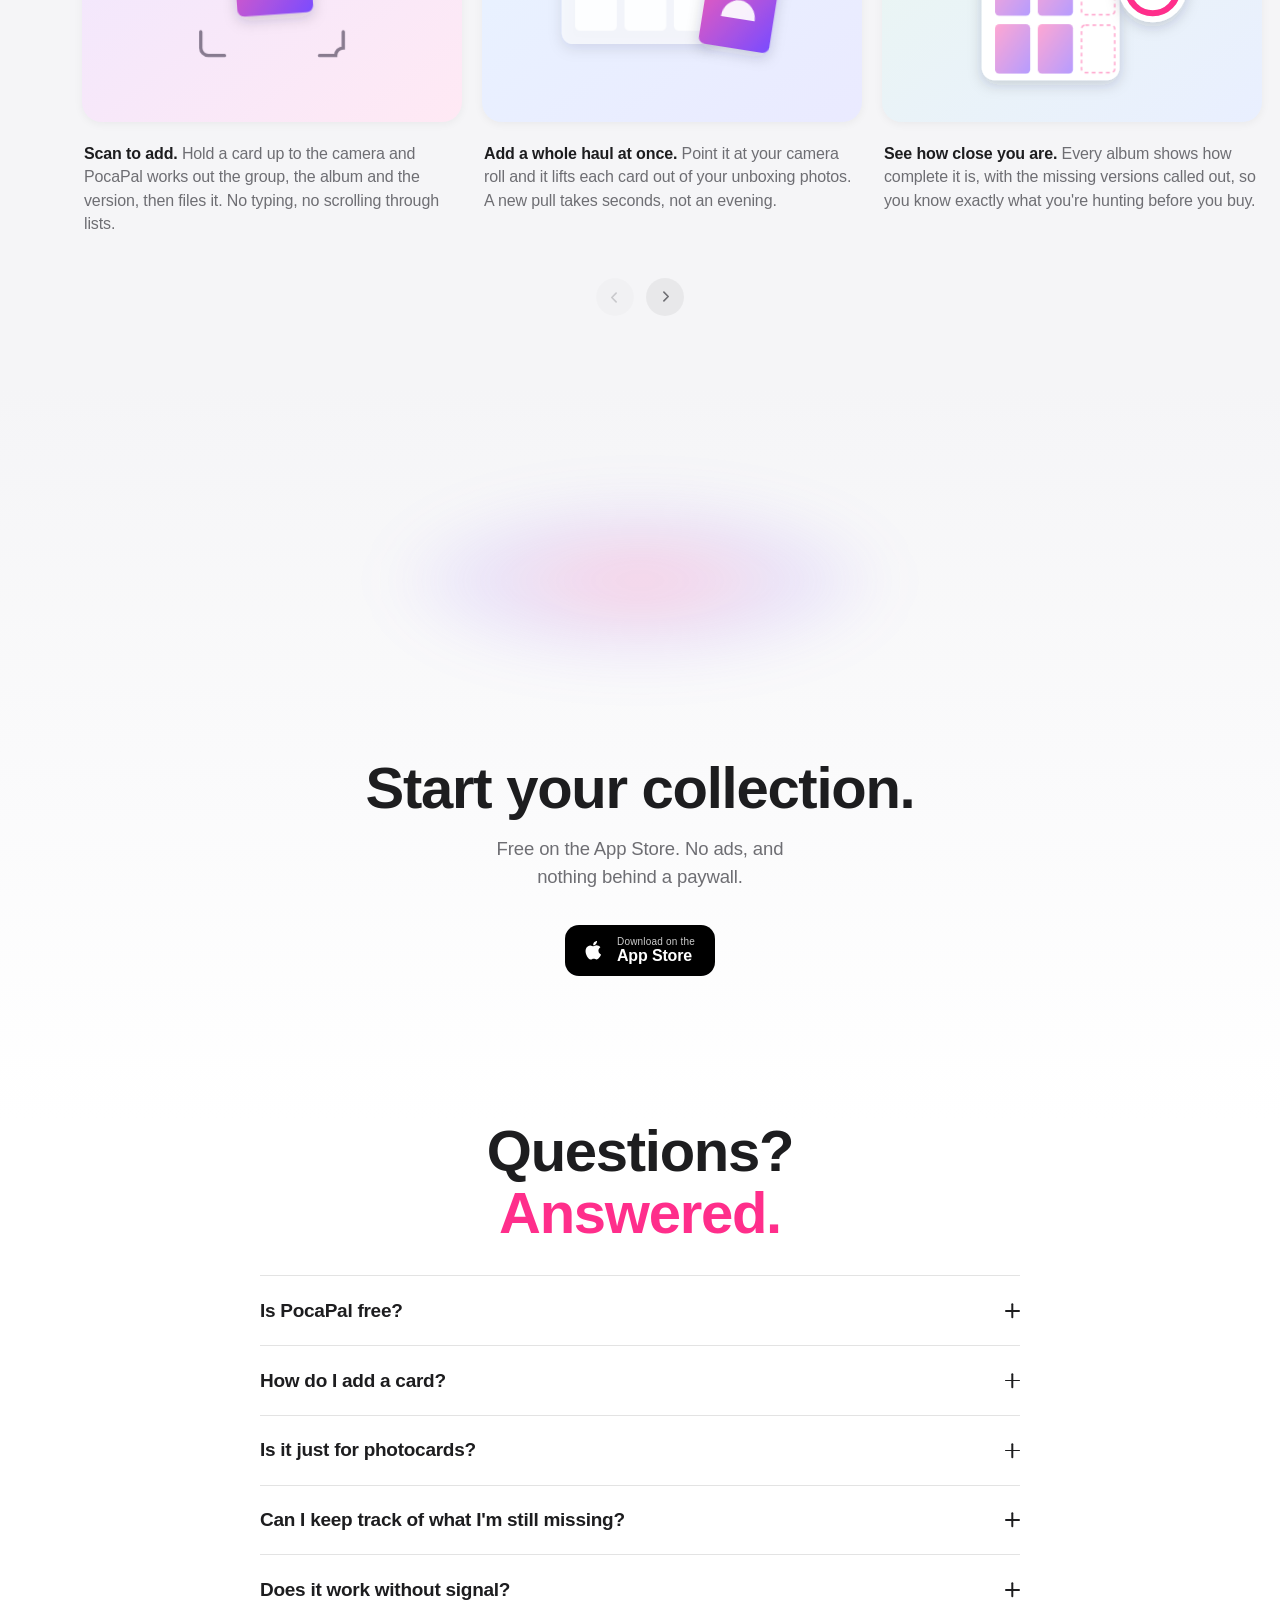
==== commit ebaeb8c4: "Events: a stage, a real crowd, and a clearer opening line Co-Authored-By: Claude Opus 5.5 <noreply@a" ====
--- a/public/index.html
+++ b/public/index.html
@@ -261,21 +261,33 @@
         <div class="live-stage" id="liveStage">
           <div class="live-vig" aria-hidden="true"></div>
           <div class="live-dark" aria-hidden="true"></div>
-          <div class="live-crowd" aria-hidden="true">
-            <div class="crowd crowd-far"></div>
-            <div class="crowd crowd-mid"></div>
-            <div class="crowd crowd-near"></div>
-          </div>
-          <div class="live-spot" aria-hidden="true"></div>
+          <!-- the venue, which only exists once the lights are down: a stage
+               with its big screen and side screens, light beams off the truss,
+               and a canvas for the crowd and the confetti -->
+          <div class="live-rig" aria-hidden="true">
+            <canvas class="rig-beams"></canvas>
+            <div class="rig-side rig-side-l"></div>
+            <div class="rig-side rig-side-r"></div>
+            <div class="rig-screen"><span class="rig-word">TONIGHT</span></div>
+            <div class="rig-floor"></div>
+          </div>
+          <canvas class="live-fx" aria-hidden="true"></canvas>
           <div class="live-big" aria-hidden="true">
             <div class="big-win big-ink"><div class="big-roll"><span>4</span></div></div>
             <div class="big-win big-glow"><div class="big-roll"><span>4</span></div></div>
-            <div class="big-word">TONIGHT</div>
-          </div>
-
+          </div>
+
+          <!-- Two headlines in one slot. The first says what this is; at the
+               concert it rolls away and the payoff rolls in. -->
           <div class="live-copy">
             <p class="kicker">Events</p>
-            <h2 class="h2" id="liveHead"><span class="ln"><span class="ln-in live-l1">Four weeks to go.</span></span> <span class="ln"><span class="ln-in live-l2 hl">Then, tonight.</span></span></h2>
+            <div class="live-heads">
+              <div class="live-intro">
+                <h2 class="h2" id="liveHead"><span class="ln"><span class="ln-in li-1">Every show,</span></span> <span class="ln"><span class="ln-in li-2 hl">counted down.</span></span></h2>
+                <p class="body live-lede">Add a concert, a fansign or a comeback, and PocaPal counts down to it.</p>
+              </div>
+              <p class="h2 live-night" aria-hidden="true"><span class="ln"><span class="ln-in live-l1">Four weeks to go.</span></span> <span class="ln"><span class="ln-in live-l2 hl">Then, tonight.</span></span></p>
+            </div>
           </div>
 
           <div class="ev-zone">
@@ -322,7 +334,7 @@
                 <span class="ev-what"><b>LE SSERAFIM PUREFLOW</b> Concert · Amsterdam</span>
               </li>
             </ol>
-            <p class="body live-sub">Concerts, fansigns and comebacks on one timeline, with the next one counting down. When the night is over it stays on the list, and the next one starts counting.</p>
+            <p class="body live-sub">When the night is over it stays on your timeline, and the next one starts counting.</p>
           </div>
         </div>
       </div>
--- a/public/styles.css
+++ b/public/styles.css
@@ -959,11 +959,12 @@
 }
 
 /* ============================================================
-   EVENTS — "Four weeks to go. Then, tonight."
+   EVENTS — "Every show, counted down."
    The app's NEXT UP card counts down while the page dims in
-   steps like house lights, then it is the night: a sea of
-   lightsticks, a follow-spot, and TONIGHT on the big screen.
-   The lights come up and the card flips to the next show.
+   steps like house lights. Then it is the night: a stage with
+   TONIGHT on its big screen, beams, confetti and a crowd holding
+   up their lightsticks. The lights come up and the card flips
+   to the next show.
 
    Without .motion this is a still blade: the card at four weeks
    and the timeline under it. With it, .live becomes a runway
@@ -987,11 +988,14 @@
   padding-inline:var(--pad);
   text-align:center;
 }
-.live-vig,.live-dark,.live-crowd,.live-spot,.live-big{display:none}
+.live-vig,.live-dark,.live-rig,.live-fx,.live-big,.live-night{display:none}
 .live-copy{position:relative;z-index:6}
 .live .h2{color:inherit}
 .live-copy .ln{display:block}
-.live-copy .kicker{transition:none}
+/* the two headlines share one slot, so swapping them moves nothing */
+.live-heads{display:grid}
+.live-heads > *{grid-area:1 / 1;align-self:start}
+.live-lede{margin:14px auto 0;max-width:40ch}
 
 /* ---- the card, measured off the app: everything is in --u, a hundredth of
         its width, so it keeps its proportions from a phone to a desktop ---- */
@@ -1098,6 +1102,7 @@
   .ev-date b{font-size:20px}
   .ev-what b{font-size:15px}
   .motion .live-sub{display:none}
+  .live-lede{margin-top:6px;font-size:14px;max-width:60ch}
 }
 .motion .live-track{position:sticky;top:0;height:100vh;height:100svh;overflow:hidden}
 .motion .live-stage{
@@ -1105,7 +1110,7 @@
   justify-content:center;
   padding:calc(var(--nav-h) + var(--safe-t) + 2vh) var(--pad) 3vh;
 }
-.motion .live-vig,.motion .live-dark,.motion .live-crowd,.motion .live-spot,.motion .live-big{display:block}
+.motion .live-vig,.motion .live-dark,.motion .live-rig,.motion .live-fx,.motion .live-big,.motion .live-night{display:block}
 /* The night comes down in steps, the way house lights do: the edges of the
    room go first (the vignette, which keeps a pool of light on the card) and
    the whole room follows. JS sets both opacities. */
@@ -1118,59 +1123,66 @@
     radial-gradient(70% 48% at 50% var(--card-y,50%), #2a1339 0%, transparent 72%),
     radial-gradient(120% 90% at 50% 88%, #3a1548 0%, #1d0e2b 45%, var(--night) 75%);
 }
-/* A sea of lightsticks: three planes laid flat as a floor running to a
-   horizon at the top of this box. Each is a repeating radial-gradient painted
-   once and only ever moved, so swaying costs nothing. The far plane is fine
-   and dim, the near one big soft bokeh. */
-.live-crowd{
-  position:absolute;left:0;right:0;bottom:0;height:50%;z-index:2;
-  perspective:560px;perspective-origin:50% 0%;
-  opacity:0;pointer-events:none;
-  -webkit-mask-image:linear-gradient(to bottom,transparent 0%,#000 22%);
-  mask-image:linear-gradient(to bottom,transparent 0%,#000 22%);
-}
-.live-crowd::before{
-  content:"";position:absolute;left:-10%;right:-10%;top:-38%;height:70%;
-  background:radial-gradient(ellipse at 50% 60%, rgba(255,46,139,.34), rgba(122,76,255,.12) 45%, transparent 70%);
-}
-.crowd{
-  position:absolute;left:-60%;right:-60%;bottom:0;height:240%;
-  transform-origin:50% 100%;
-  will-change:transform,opacity;
-}
-.crowd::after{content:"";position:absolute;inset:0;background:inherit;opacity:0;transform:translate3d(9px,6px,0)}
-/* two or three dot grids of different pitch per plane, so the sea never
-   settles into one obvious grid */
-.crowd-far{
+/* ---- the venue: a stage, its screens and its lights. JS places it from a
+        measure of the room (--scr-*, --floor-*) and sets its opacity. ---- */
+.live-rig{position:absolute;inset:0;z-index:2;pointer-events:none;opacity:0}
+.rig-screen{
+  position:absolute;left:50%;top:var(--scr-y,30%);
+  width:var(--scr-w,60vw);height:var(--scr-h,20vh);
+  transform:translate(-50%,-50%);
+  border-radius:max(4px,.6vh);overflow:hidden;
+  display:grid;place-items:center;
+  /* an LED wall: a fine pixel grid over a warm glow */
   background:
-    radial-gradient(circle, rgba(255,160,215,.95) 0 1.4px, transparent 2.2px) 0 0 / 17px 15px,
-    radial-gradient(circle, rgba(255,255,255,.85) 0 1.2px, transparent 2px) 8px 7px / 23px 19px,
-    radial-gradient(circle, rgba(255,46,139,.9) 0 1.3px, transparent 2.1px) 3px 11px / 29px 26px;
-}
-.crowd-mid{
+    repeating-linear-gradient(0deg, rgba(255,255,255,.045) 0 1px, transparent 1px 4px),
+    repeating-linear-gradient(90deg, rgba(255,255,255,.045) 0 1px, transparent 1px 4px),
+    radial-gradient(80% 120% at 50% 55%, #3a1236 0%, #150818 62%, #0b050e 100%);
+  box-shadow:0 0 0 1px rgba(255,255,255,.07), 0 0 7vh rgba(255,46,139,.32), inset 0 0 5vh rgba(255,46,139,.22);
+}
+.rig-word{
+  font-family:var(--ev-wide);font-weight:900;font-stretch:100%;
+  font-size:var(--word-size,12vw);line-height:1;letter-spacing:-.01em;white-space:nowrap;
+  color:#fff5fb;
+  text-shadow:0 0 .06em #ff5aa8, 0 0 .2em rgba(255,46,139,.8), 0 0 .5em rgba(255,46,139,.35);
+  transform:translateY(.04em);
+}
+/* the side screens run a close-up, the way arena screens do */
+.rig-side{
+  position:absolute;top:var(--scr-y,30%);
+  width:calc(var(--scr-h,20vh) * .62);height:calc(var(--scr-h,20vh) * 1.08);
+  transform:translateY(-50%);
+  border-radius:max(3px,.5vh);overflow:hidden;
   background:
-    radial-gradient(circle, rgba(255,46,139,.95) 0 2.4px, rgba(255,46,139,.25) 4px, transparent 6px) 0 0 / 38px 31px,
-    radial-gradient(circle, rgba(255,210,235,.9) 0 2px, transparent 4.5px) 19px 14px / 47px 37px,
-    radial-gradient(circle, rgba(180,120,255,.8) 0 1.8px, transparent 4px) 9px 25px / 61px 43px;
-}
-.crowd-near{
-  background:
-    radial-gradient(circle, rgba(255,90,170,.42) 0 7px, rgba(255,90,170,.1) 13px, transparent 20px) 0 0 / 104px 86px,
-    radial-gradient(circle, rgba(255,240,250,.3) 0 6px, transparent 16px) 52px 43px / 131px 97px;
-}
-/* a twinkle: the same dots again, on and off, out of step with the plane */
-.live.is-near .crowd::after{animation:twinkle 1.7s var(--ease-io) infinite alternate}
-.live.is-near .crowd-mid::after{animation-duration:2.3s;animation-delay:-.8s}
-.live.is-near .crowd-near::after{animation-duration:3.1s;animation-delay:-1.6s}
-@keyframes twinkle{to{opacity:.85}}
-/* the follow-spot, a pool of light that sweeps across once */
-.live-spot{
-  position:absolute;left:50%;top:18%;z-index:3;
-  width:min(90vw,900px);height:min(70vh,640px);margin-left:calc(min(90vw,900px) / -2);
-  background:radial-gradient(ellipse at center, rgba(255,240,250,.2), rgba(255,200,230,.07) 45%, transparent 68%);
-  opacity:0;pointer-events:none;
-}
-/* the big screen behind the card: the countdown, huge, then TONIGHT */
+    repeating-linear-gradient(0deg, rgba(0,0,0,.28) 0 1px, transparent 1px 3px),
+    linear-gradient(180deg, rgba(255,46,139,.28), rgba(122,76,255,.3)),
+    url("assets/cards/poca-04.jpg") center 22% / cover no-repeat;
+  box-shadow:0 0 0 1px rgba(255,255,255,.07), 0 0 4vh rgba(255,46,139,.25);
+  filter:saturate(1.15);
+}
+.rig-side-l{right:calc(50% + var(--scr-w,60vw) / 2 + var(--scr-h,20vh) * .14)}
+.rig-side-r{left:calc(50% + var(--scr-w,60vw) / 2 + var(--scr-h,20vh) * .14)}
+/* the stage itself: a dark platform with an LED strip along its front edge */
+.rig-floor{
+  position:absolute;left:50%;top:var(--floor-y,50%);
+  width:var(--floor-w,90vw);height:var(--floor-h,3vh);
+  transform:translateX(-50%);
+  background:linear-gradient(180deg,#24102c,#0c0610);
+  clip-path:polygon(7% 0,93% 0,100% 100%,0 100%);
+}
+.rig-floor::after{
+  content:"";position:absolute;left:0;right:0;bottom:0;height:max(2px,.3vh);
+  background:linear-gradient(90deg,transparent,#ff5aa8 12%,#ffd1e8 50%,#ff5aa8 88%,transparent);
+  box-shadow:0 0 12px #ff2e8b;
+}
+/* Beams off the front of the stage, fanning up into the dark, drawn on a
+   canvas behind the screens (see drawBeams in app.js): six rotating clipped
+   elements cost a desktop half its frame rate. */
+.rig-beams{position:absolute;left:0;top:0;width:100%;height:100%}
+.live-rig.is-narrow .rig-side{display:none}
+/* the crowd and the confetti are drawn, not styled: see drawFx in app.js */
+.live-fx{position:absolute;left:0;top:0;width:100%;height:100%;z-index:3;pointer-events:none}
+
+/* the countdown behind the card, huge: pale ink on the lit page, neon later */
 .live-big{position:absolute;inset:0;z-index:4;pointer-events:none}
 .big-win{
   position:absolute;left:50%;top:var(--card-y,50%);
@@ -1186,15 +1198,6 @@
   color:rgba(255,120,190,.1);
   -webkit-text-stroke:max(1.5px,.004em) rgba(255,150,205,.75);
   text-shadow:0 0 .05em rgba(255,46,139,.7), 0 0 .16em rgba(255,46,139,.35);
-  opacity:0;
-}
-.big-word{
-  position:absolute;left:50%;top:var(--word-y,50%);
-  font-family:var(--ev-wide);font-weight:900;font-stretch:100%;
-  font-size:var(--word-size,min(15.5vw,30vh));line-height:1;letter-spacing:-.01em;white-space:nowrap;
-  color:#fff5fb;
-  text-shadow:0 0 .06em #ff5aa8, 0 0 .22em rgba(255,46,139,.75), 0 0 .6em rgba(255,46,139,.35);
-  transform:translate(-50%,-56%);
   opacity:0;
 }
 /* the headline: its lines rise out of masks as the run reaches them */
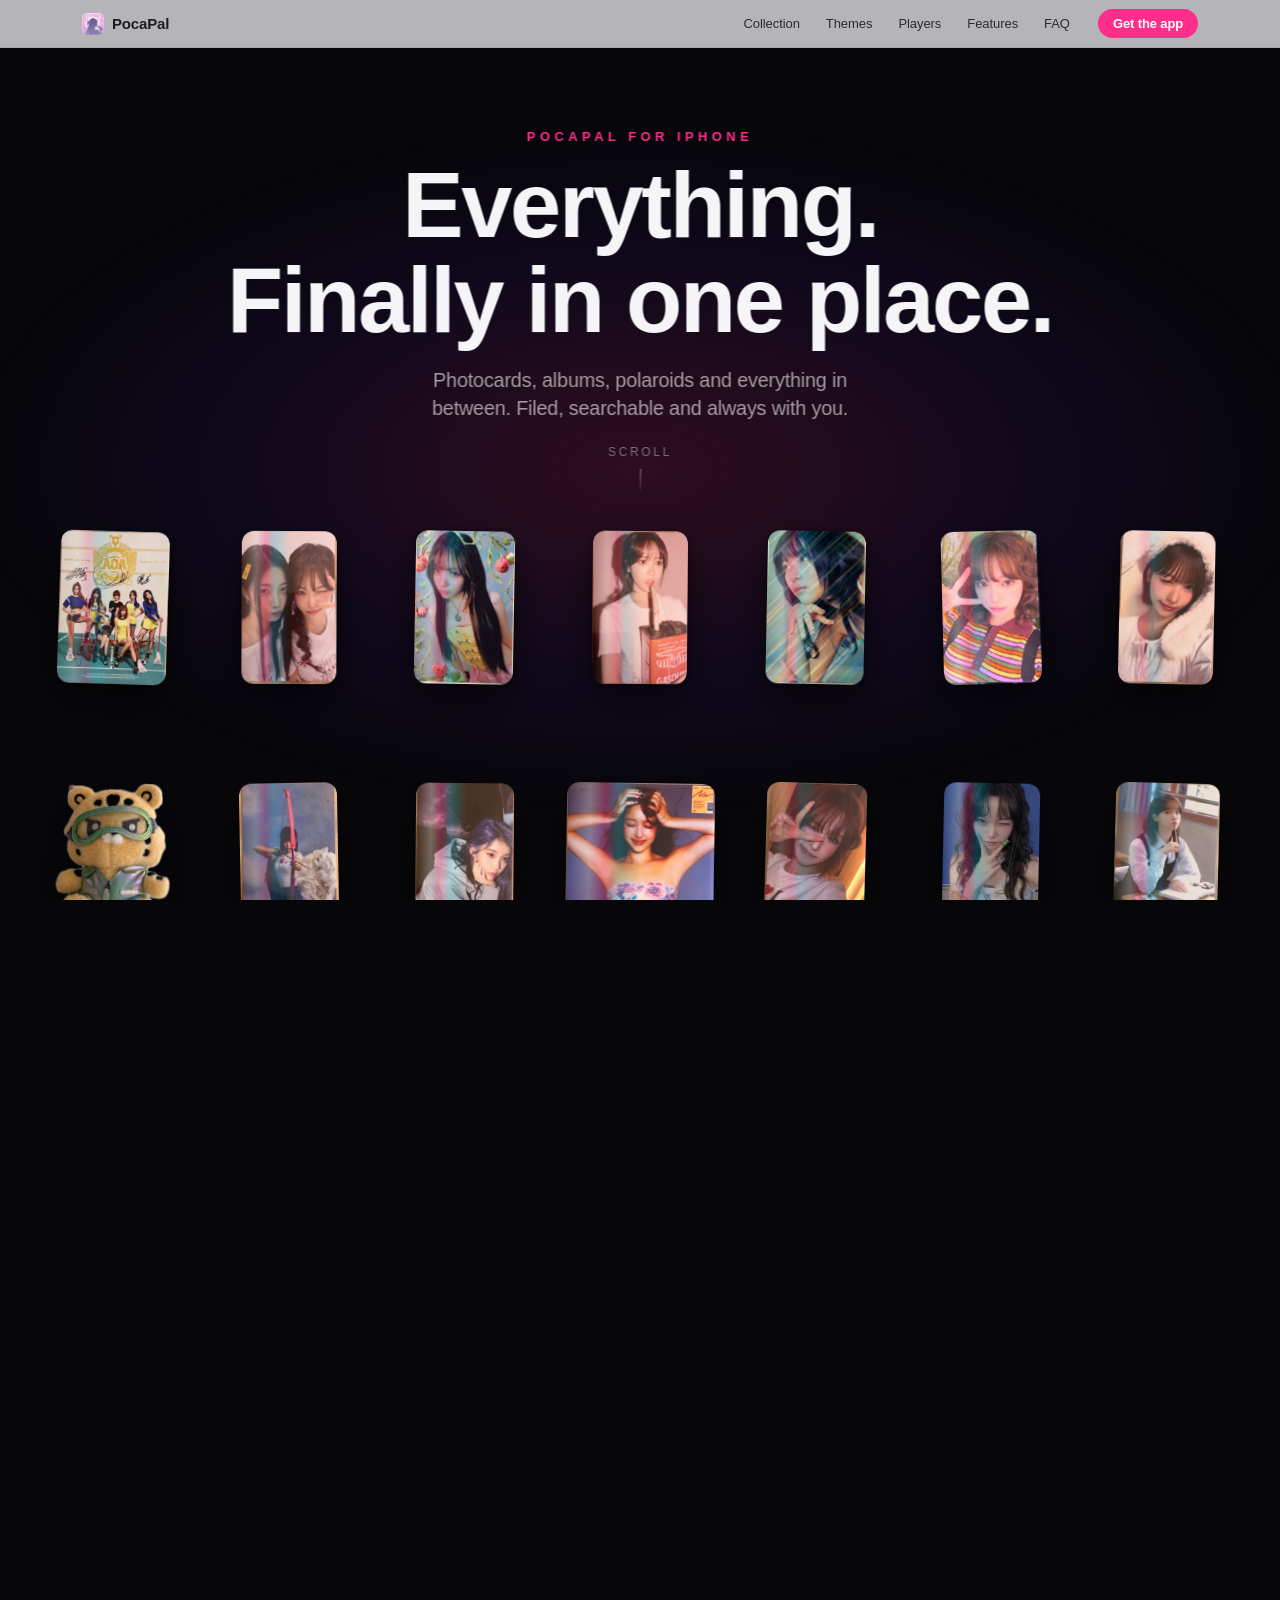
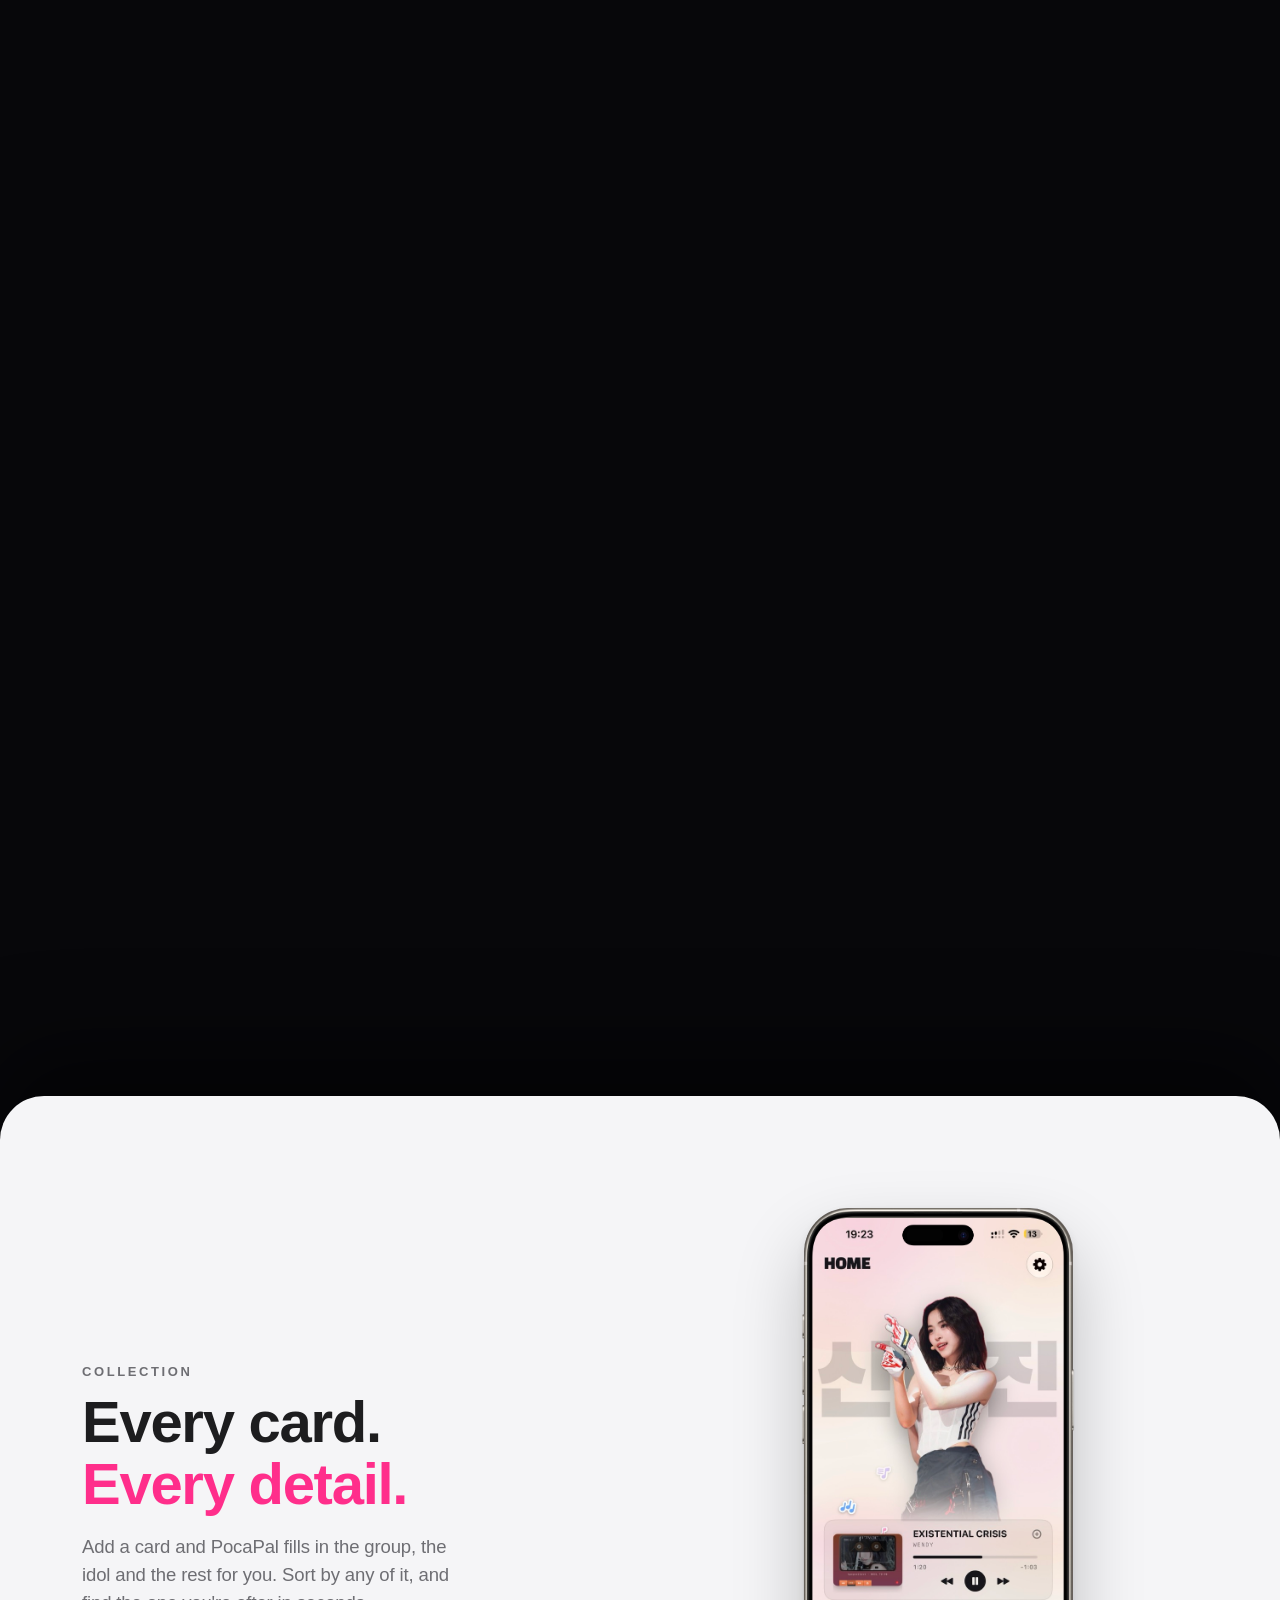
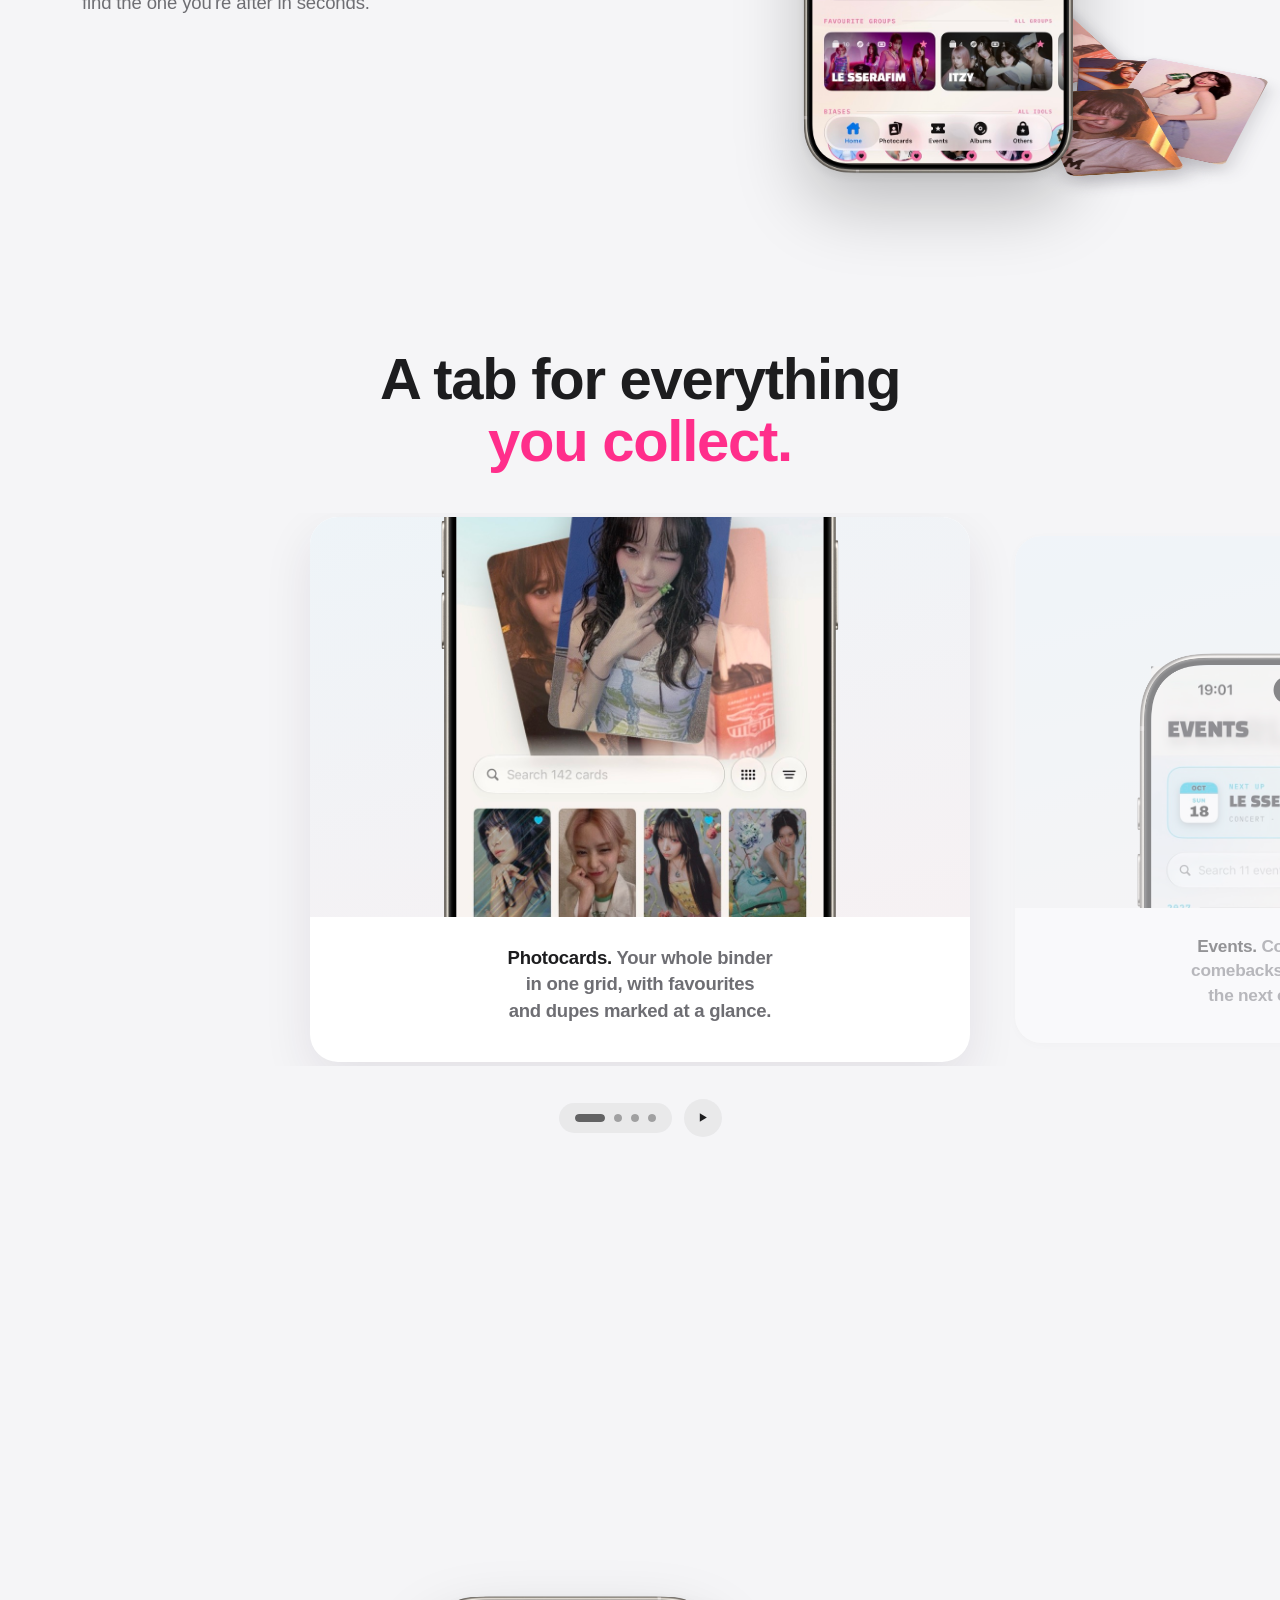
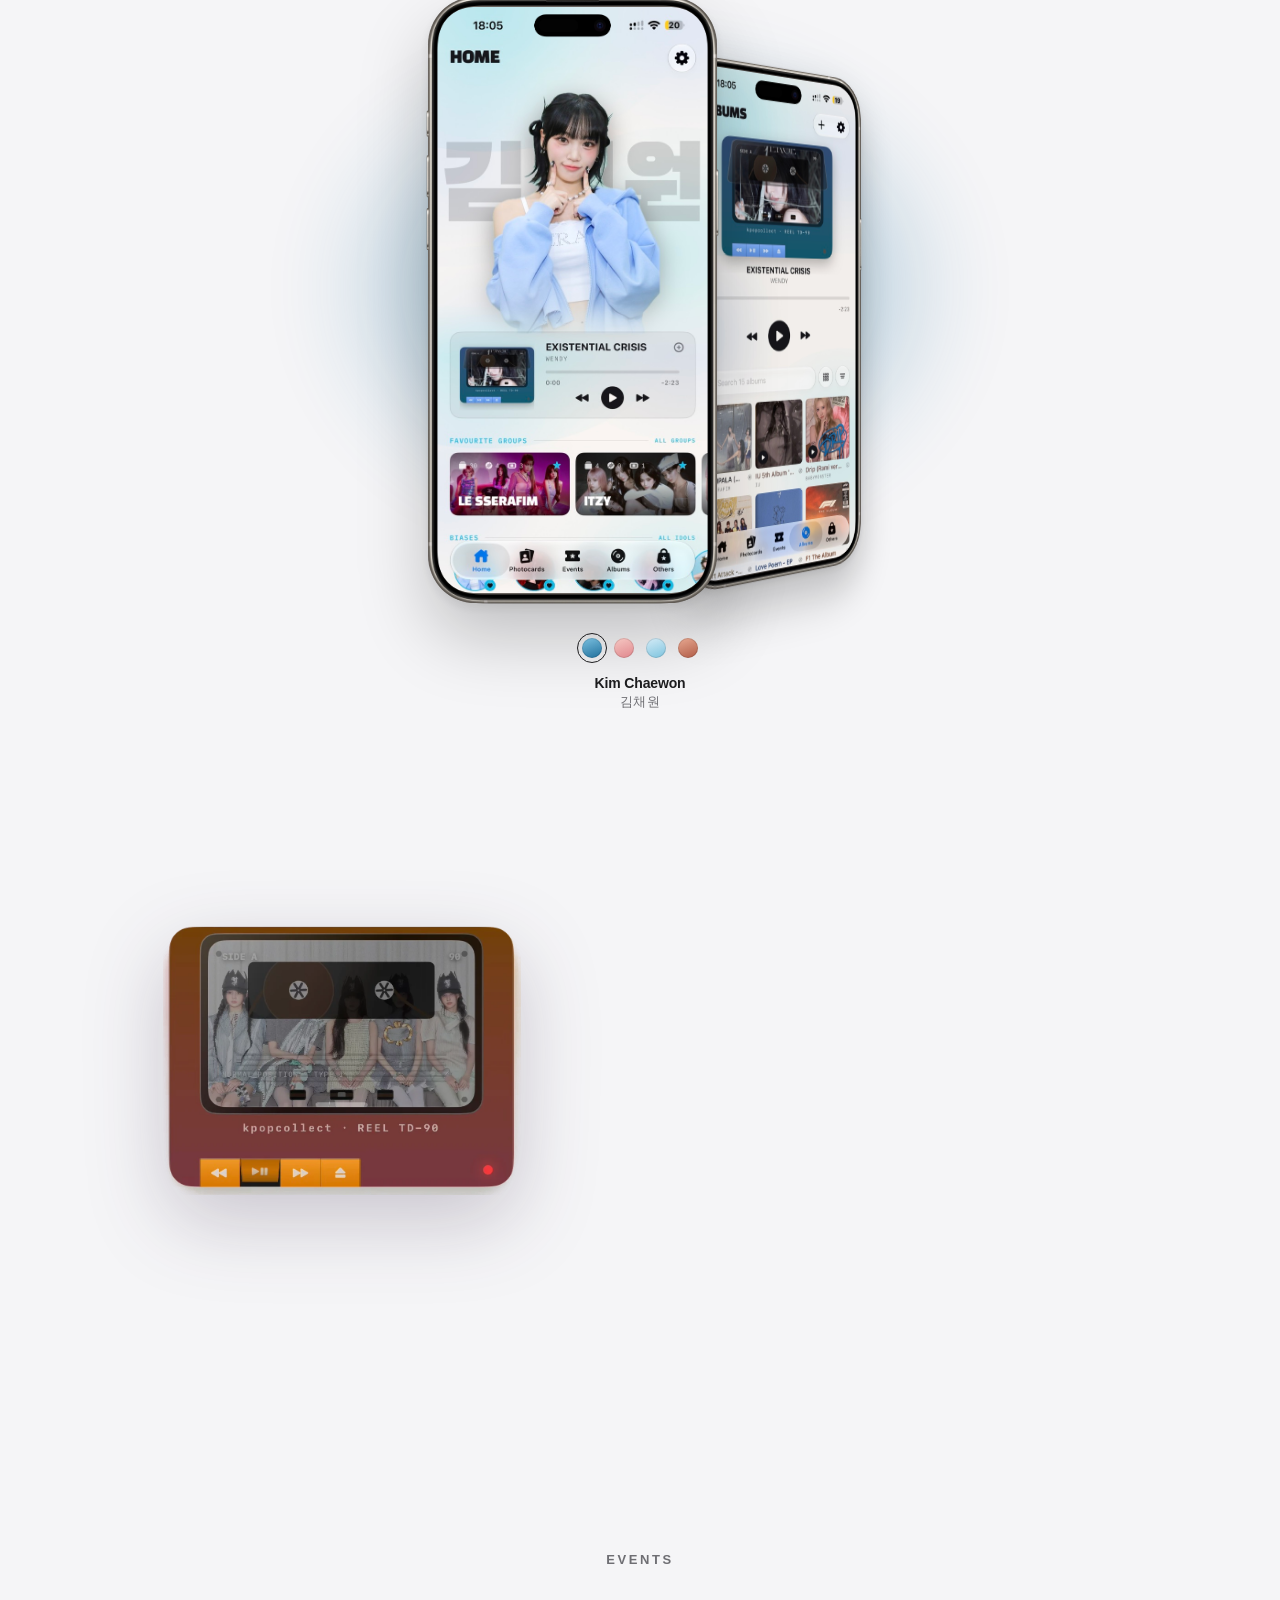
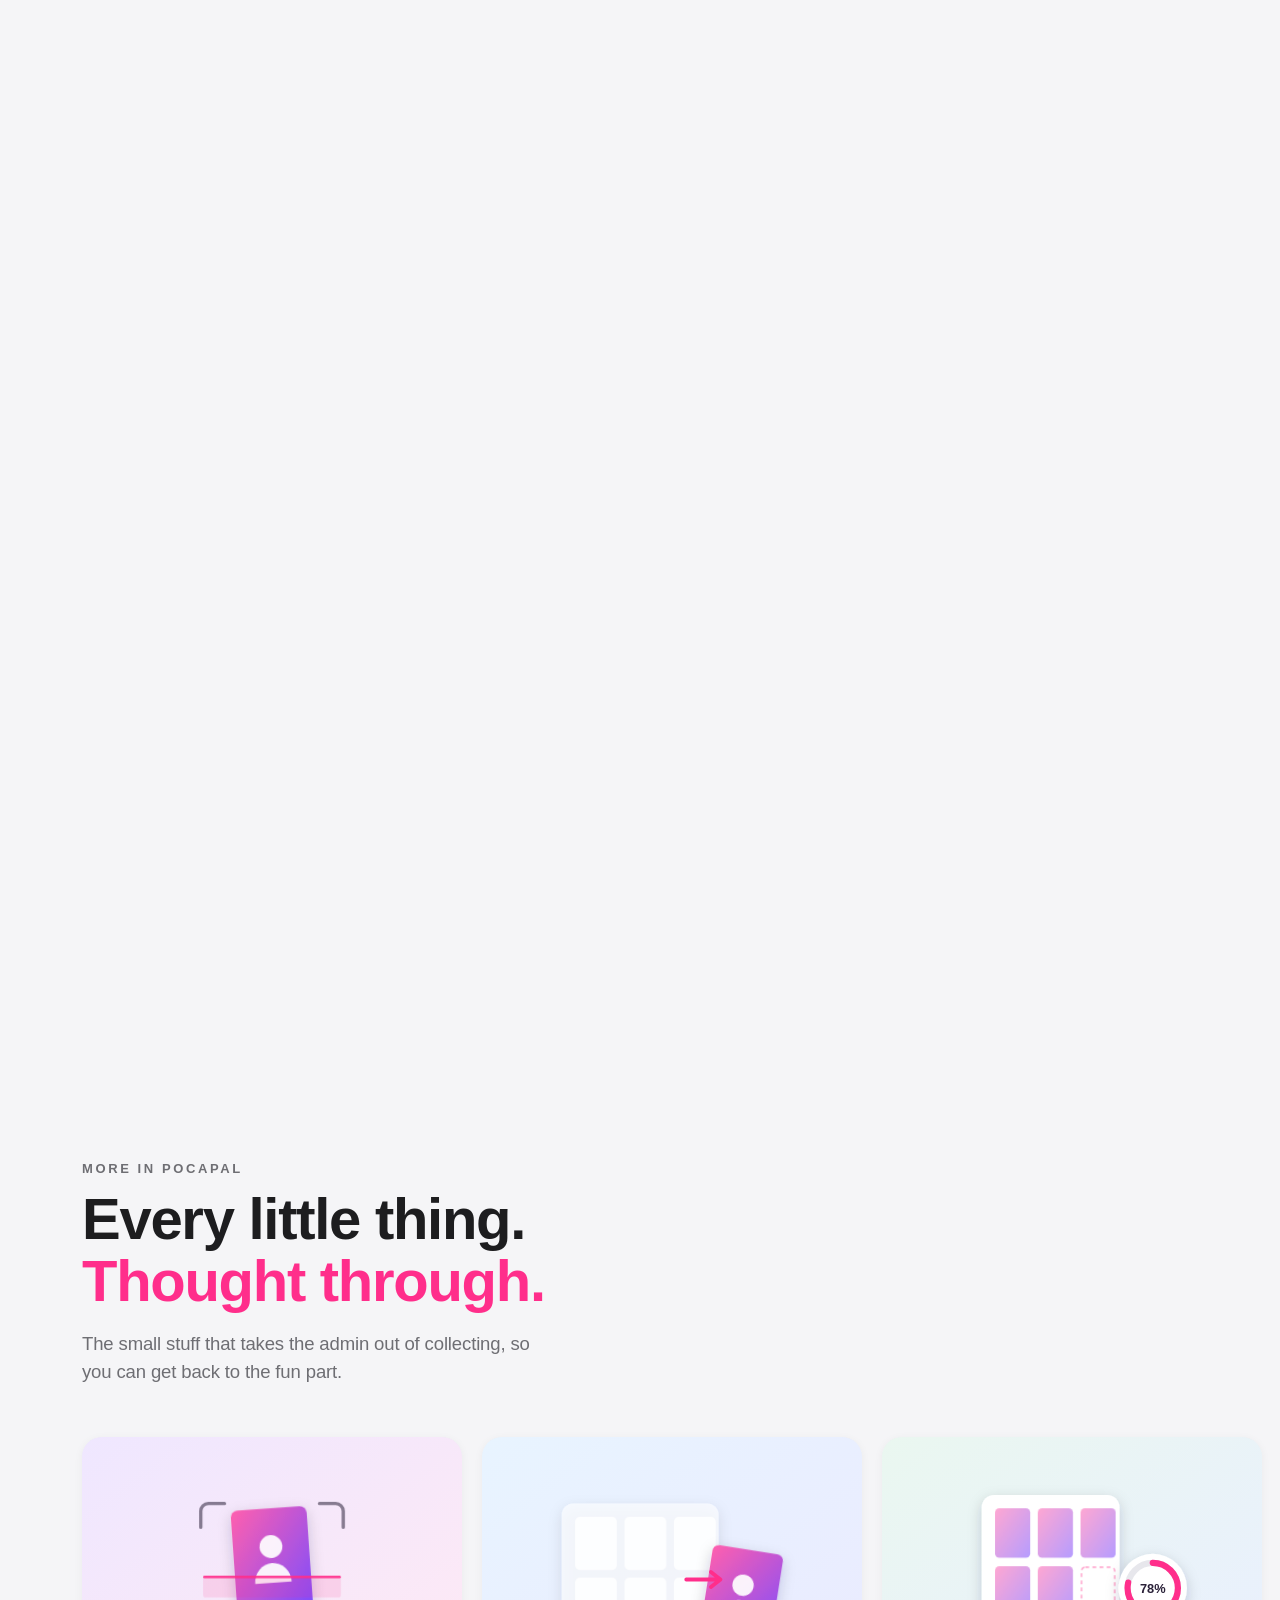
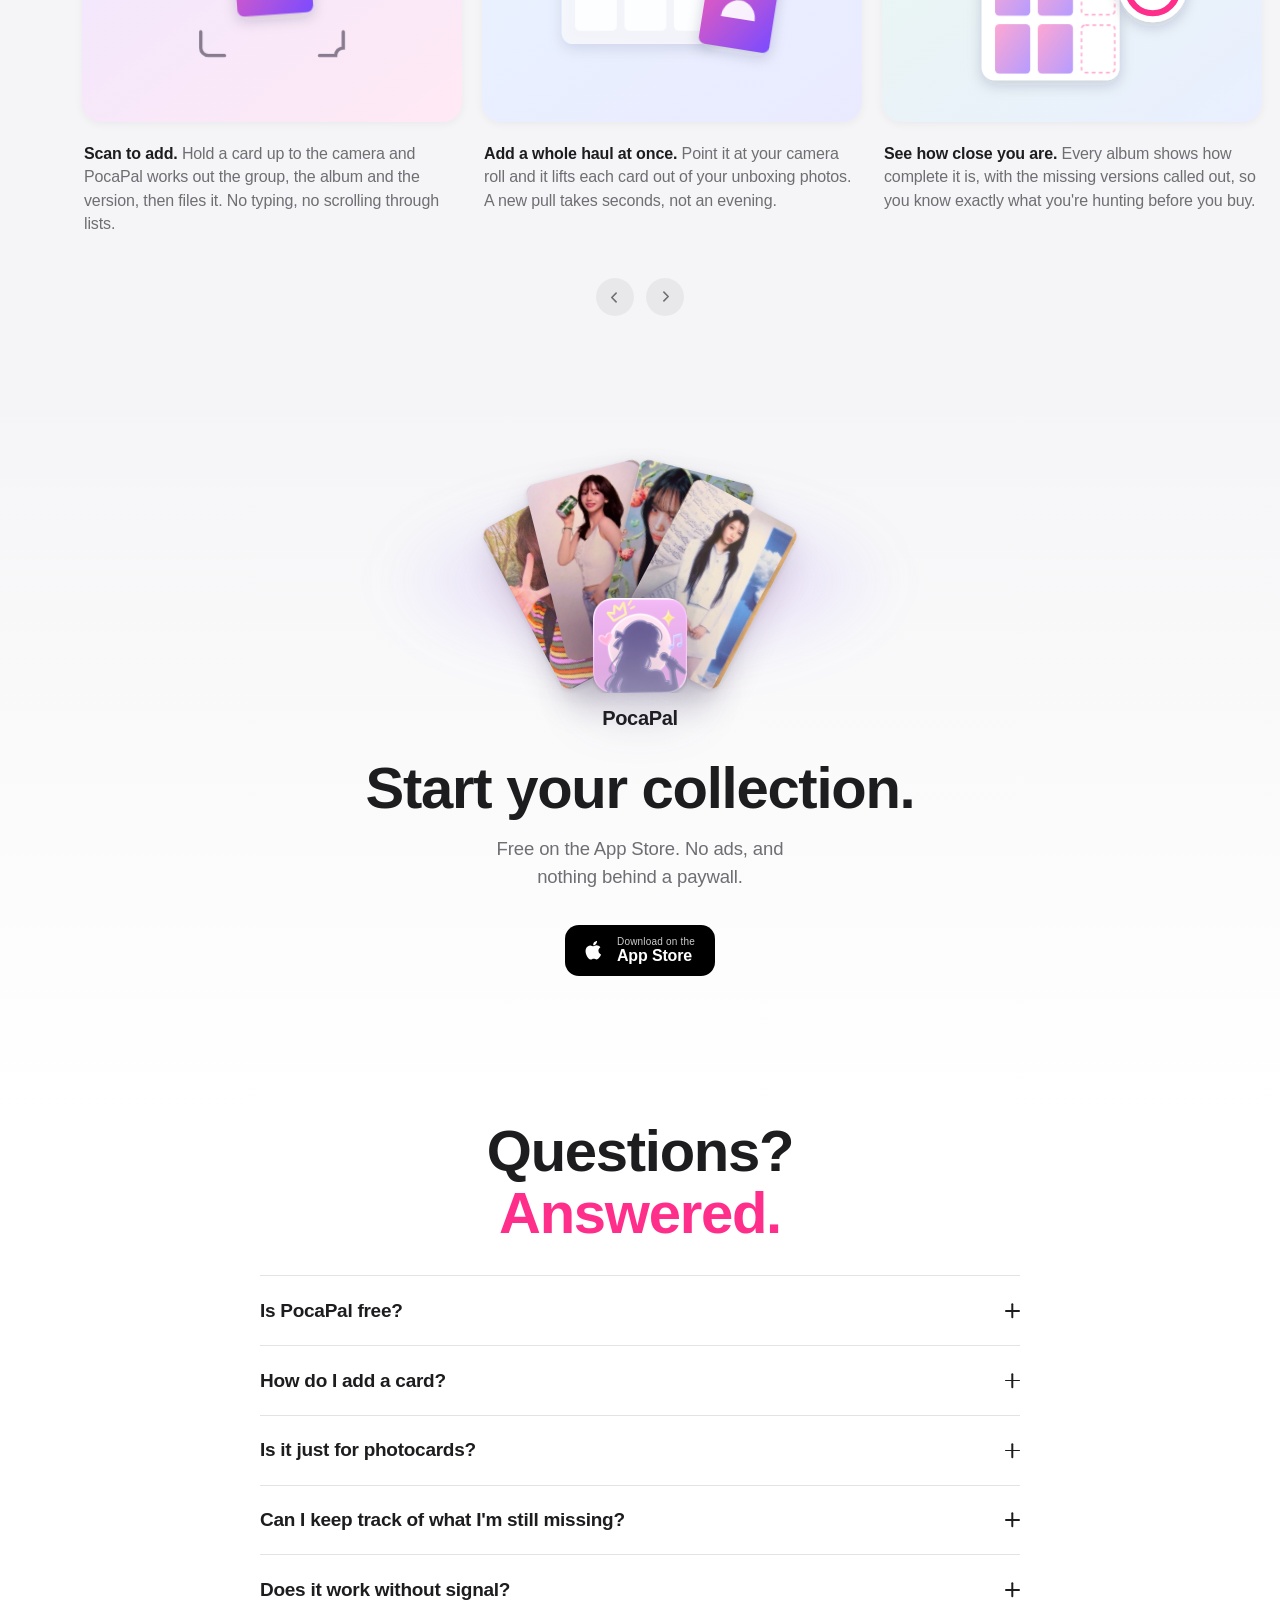
==== commit 43b78b35: "Events: fix what the review found, drop the side screens, sway deeper From an adversarial review of " ====
--- a/public/index.html
+++ b/public/index.html
@@ -14,11 +14,6 @@
 <!-- motion is opt-in: without script, or with reduced motion asked for, the
      page renders complete and still -->
 <script>if(!matchMedia('(prefers-reduced-motion: reduce)').matches)document.documentElement.classList.add('motion')</script>
-<!-- the heavy, wide face the app sets its titles and numbers in, only for the
-     Events card and its countdown, cut down to capitals and digits -->
-<link rel="preconnect" href="https://fonts.googleapis.com">
-<link rel="preconnect" href="https://fonts.gstatic.com" crossorigin>
-<link rel="stylesheet" href="https://fonts.googleapis.com/css2?family=Archivo:wdth,wght@100..125,800..900&amp;display=swap&amp;text=ABCDEFGHIJKLMNOPQRSTUVWXYZ0123456789%C2%B7">
 <link rel="stylesheet" href="styles.css">
 </head>
 <body>
@@ -262,12 +257,10 @@
           <div class="live-vig" aria-hidden="true"></div>
           <div class="live-dark" aria-hidden="true"></div>
           <!-- the venue, which only exists once the lights are down: a stage
-               with its big screen and side screens, light beams off the truss,
-               and a canvas for the crowd and the confetti -->
+               with its big screen, light beams off its front edge, and a
+               canvas for the crowd and the confetti -->
           <div class="live-rig" aria-hidden="true">
             <canvas class="rig-beams"></canvas>
-            <div class="rig-side rig-side-l"></div>
-            <div class="rig-side rig-side-r"></div>
             <div class="rig-screen"><span class="rig-word">TONIGHT</span></div>
             <div class="rig-floor"></div>
           </div>
--- a/public/styles.css
+++ b/public/styles.css
@@ -970,11 +970,21 @@
    and the timeline under it. With it, .live becomes a runway
    (like .story) and JS writes every frame from its progress.
    ============================================================ */
+/* The heavy, wide face the app sets its titles and numbers in, used only in
+   this blade. Self-hosted (OFL, licence alongside) and cut down to capitals,
+   digits, the space and the middle dot: 30KB, and no third-party request in
+   the way of the page's first paint. */
+@font-face{
+  font-family:"Archivo";
+  src:url("assets/fonts/archivo-caps.woff2") format("woff2");
+  font-weight:800 900;font-stretch:100% 125%;font-display:swap;
+  unicode-range:U+20,U+30-39,U+41-5A,U+B7;
+}
 .live{
   --ev-ink:#121214;
   --ev-sky:#58bcd6;          /* the calendar tile's header and the dots */
   --ev-line:#86cde4;         /* the card's outline */
-  --ev-grey:#7b8387;
+  --ev-grey:#656d71;         /* the app's blue-grey, darkened to read at 11px */
   --ev-mono:ui-monospace,"SF Mono",SFMono-Regular,"JetBrains Mono",Menlo,Consolas,monospace;
   --ev-wide:"Archivo","Arial Black","Helvetica Neue",system-ui,sans-serif;
   --night:#150b20;
@@ -1080,7 +1090,7 @@
 .ev-date{display:flex;flex-direction:column;align-items:flex-end;min-width:2.6em;font-family:var(--ev-mono);font-size:clamp(11px,1.3vw,13px);letter-spacing:.12em;text-transform:uppercase;color:var(--ev-grey)}
 .ev-date b{font-family:var(--ev-wide);font-weight:900;font-stretch:100%;font-size:clamp(22px,2.9vw,30px);line-height:1;letter-spacing:-.01em;color:var(--ev-ink)}
 .ev-dot{width:clamp(9px,1vw,11px);aspect-ratio:1;border-radius:50%;background:var(--ev-sky);margin-top:clamp(7px,1vw,10px)}
-.ev-row.is-past .ev-dot{background:#8d8d92}
+.motion .ev-row.is-past .ev-dot{background:#8d8d92}   /* only once the night has happened */
 .ev-what{display:flex;flex-direction:column;gap:4px;min-width:0;font-family:var(--ev-mono);font-size:clamp(11px,1.3vw,13px);letter-spacing:.12em;text-transform:uppercase;color:var(--ev-grey)}
 .ev-what b{font-family:var(--ev-wide);font-weight:900;font-stretch:125%;font-size:clamp(15px,2.1vw,22px);line-height:1.1;letter-spacing:0;color:var(--ev-ink);white-space:nowrap;overflow:hidden;text-overflow:ellipsis}
 .live-sub{margin:0 auto;max-width:44ch}
@@ -1088,28 +1098,18 @@
 /* ============ pinned: a runway, a stage, and the night ============ */
 .motion .live{height:500vh;padding-block:0}
 @media (max-width:739px){ .motion .live{height:430vh} }
-/* a phone on its side has well under 400px of height for headline, card and
-   timeline together, so everything comes down and the closing sentence goes */
-@media (max-height:520px) and (orientation:landscape){
-  .motion .live{height:380vh}
-  .live .kicker{display:none}
-  .live .h2{font-size:clamp(22px,7.4vh,32px)}
-  .live-stage{gap:10px}
-  .motion .live-stage{padding-top:calc(var(--nav-h) + var(--safe-t) + 6px);padding-bottom:8px}
-  .ev-card{--w:min(80vw,640px,96vh)}
-  .live-after{gap:8px}
-  .ev-line{gap:6px}
-  .ev-date b{font-size:20px}
-  .ev-what b{font-size:15px}
-  .motion .live-sub{display:none}
-  .live-lede{margin-top:6px;font-size:14px;max-width:60ch}
-}
-.motion .live-track{position:sticky;top:0;height:100vh;height:100svh;overflow:hidden}
+/* The track spans the large viewport (vh last, as .story-track does), so when a
+   phone's toolbars retract there is still room behind the night rather than a
+   strip of paper. The stage, and everything laid out in it, keeps to the small
+   viewport, which is always visible; the room's layers reach down past it. */
+.motion .live-track{position:sticky;top:0;height:100svh;height:100vh;overflow:hidden}
 .motion .live-stage{
-  position:absolute;inset:0;
+  position:absolute;inset:0 0 auto;height:100vh;height:100svh;
   justify-content:center;
   padding:calc(var(--nav-h) + var(--safe-t) + 2vh) var(--pad) 3vh;
 }
+.motion .live-vig,.motion .live-dark{bottom:calc(100svh - 100lvh)}
+.motion .live-fx{height:calc(100% + 100lvh - 100svh)}
 .motion .live-vig,.motion .live-dark,.motion .live-rig,.motion .live-fx,.motion .live-big,.motion .live-night{display:block}
 /* The night comes down in steps, the way house lights do: the edges of the
    room go first (the vignette, which keeps a pool of light on the card) and
@@ -1146,21 +1146,6 @@
   text-shadow:0 0 .06em #ff5aa8, 0 0 .2em rgba(255,46,139,.8), 0 0 .5em rgba(255,46,139,.35);
   transform:translateY(.04em);
 }
-/* the side screens run a close-up, the way arena screens do */
-.rig-side{
-  position:absolute;top:var(--scr-y,30%);
-  width:calc(var(--scr-h,20vh) * .62);height:calc(var(--scr-h,20vh) * 1.08);
-  transform:translateY(-50%);
-  border-radius:max(3px,.5vh);overflow:hidden;
-  background:
-    repeating-linear-gradient(0deg, rgba(0,0,0,.28) 0 1px, transparent 1px 3px),
-    linear-gradient(180deg, rgba(255,46,139,.28), rgba(122,76,255,.3)),
-    url("assets/cards/poca-04.jpg") center 22% / cover no-repeat;
-  box-shadow:0 0 0 1px rgba(255,255,255,.07), 0 0 4vh rgba(255,46,139,.25);
-  filter:saturate(1.15);
-}
-.rig-side-l{right:calc(50% + var(--scr-w,60vw) / 2 + var(--scr-h,20vh) * .14)}
-.rig-side-r{left:calc(50% + var(--scr-w,60vw) / 2 + var(--scr-h,20vh) * .14)}
 /* the stage itself: a dark platform with an LED strip along its front edge */
 .rig-floor{
   position:absolute;left:50%;top:var(--floor-y,50%);
@@ -1178,9 +1163,52 @@
    canvas behind the screens (see drawBeams in app.js): six rotating clipped
    elements cost a desktop half its frame rate. */
 .rig-beams{position:absolute;left:0;top:0;width:100%;height:100%}
-.live-rig.is-narrow .rig-side{display:none}
 /* the crowd and the confetti are drawn, not styled: see drawFx in app.js */
 .live-fx{position:absolute;left:0;top:0;width:100%;height:100%;z-index:3;pointer-events:none}
+
+/* a phone on its side has well under 400px of height for headline, card and
+   timeline together, so everything comes down and the closing sentence goes */
+@media (max-height:520px) and (orientation:landscape){
+  .motion .live{height:380vh}
+  .motion .live .kicker{display:none}
+  .live .h2{font-size:clamp(22px,7.4vh,32px)}
+  .live-stage{gap:10px}
+  .motion .live-stage{padding-top:calc(var(--nav-h) + var(--safe-t) + 6px);padding-bottom:8px}
+  .ev-card{--w:min(80vw,640px,96vh)}
+  .live-after{gap:8px}
+  .ev-line{gap:6px}
+  .ev-date b{font-size:20px}
+  .ev-what b{font-size:15px}
+  /* no room for it on screen; it stays for screen readers */
+  .motion .live-sub{position:absolute;width:1px;height:1px;overflow:hidden;clip-path:inset(50%);white-space:nowrap}
+  .live-lede{margin-top:6px;font-size:14px;max-width:60ch}
+}
+/* short desktop windows (a laptop at 150% with a toolbar or two): the same
+   story, set a size smaller so the kicker clears the bar and nothing is cut */
+@media (min-height:521px) and (max-height:660px) and (orientation:landscape){
+  .live-stage{gap:14px}
+  .live .h2{font-size:clamp(28px,6.8vh,42px)}
+  .live-lede{margin-top:8px;font-size:16px}
+  .ev-card{--w:min(90vw,660px,100vh)}
+  .live-after{gap:12px}
+  .ev-line{gap:8px}
+}
+/* Until JS has drawn the first frame, the pinned blade holds its content back,
+   so a reload into the middle of it never flashes the lit still first. If the
+   script never runs, it shows anyway after three seconds. */
+.motion .live:not(.is-drawn) :is(.live-copy,.ev-zone,.live-after){visibility:hidden;animation:liveReveal 0s 3s forwards}
+@keyframes liveReveal{to{visibility:visible}}
+/* Without overflow:clip (Safari 15 and older) .light has to be overflow:hidden,
+   which is a scroll container, so nothing inside it can stick. There the blade
+   is the still, and app.js leaves it alone. */
+@supports not (overflow:clip){
+  .motion .live{height:auto;padding-block:clamp(80px,12vh,150px)}
+  .motion .live-track{position:static;height:auto;overflow:visible}
+  .motion .live-stage{position:relative;inset:auto;height:auto;padding:0 var(--pad)}
+  .motion .live-vig,.motion .live-dark,.motion .live-rig,.motion .live-fx,.motion .live-big,.motion .live-night{display:none}
+  .motion .ev-row.is-past .ev-dot{background:var(--ev-sky)}
+  .motion .live:not(.is-drawn) :is(.live-copy,.ev-zone,.live-after){visibility:visible;animation:none}
+}
 
 /* the countdown behind the card, huge: pale ink on the lit page, neon later */
 .live-big{position:absolute;inset:0;z-index:4;pointer-events:none}
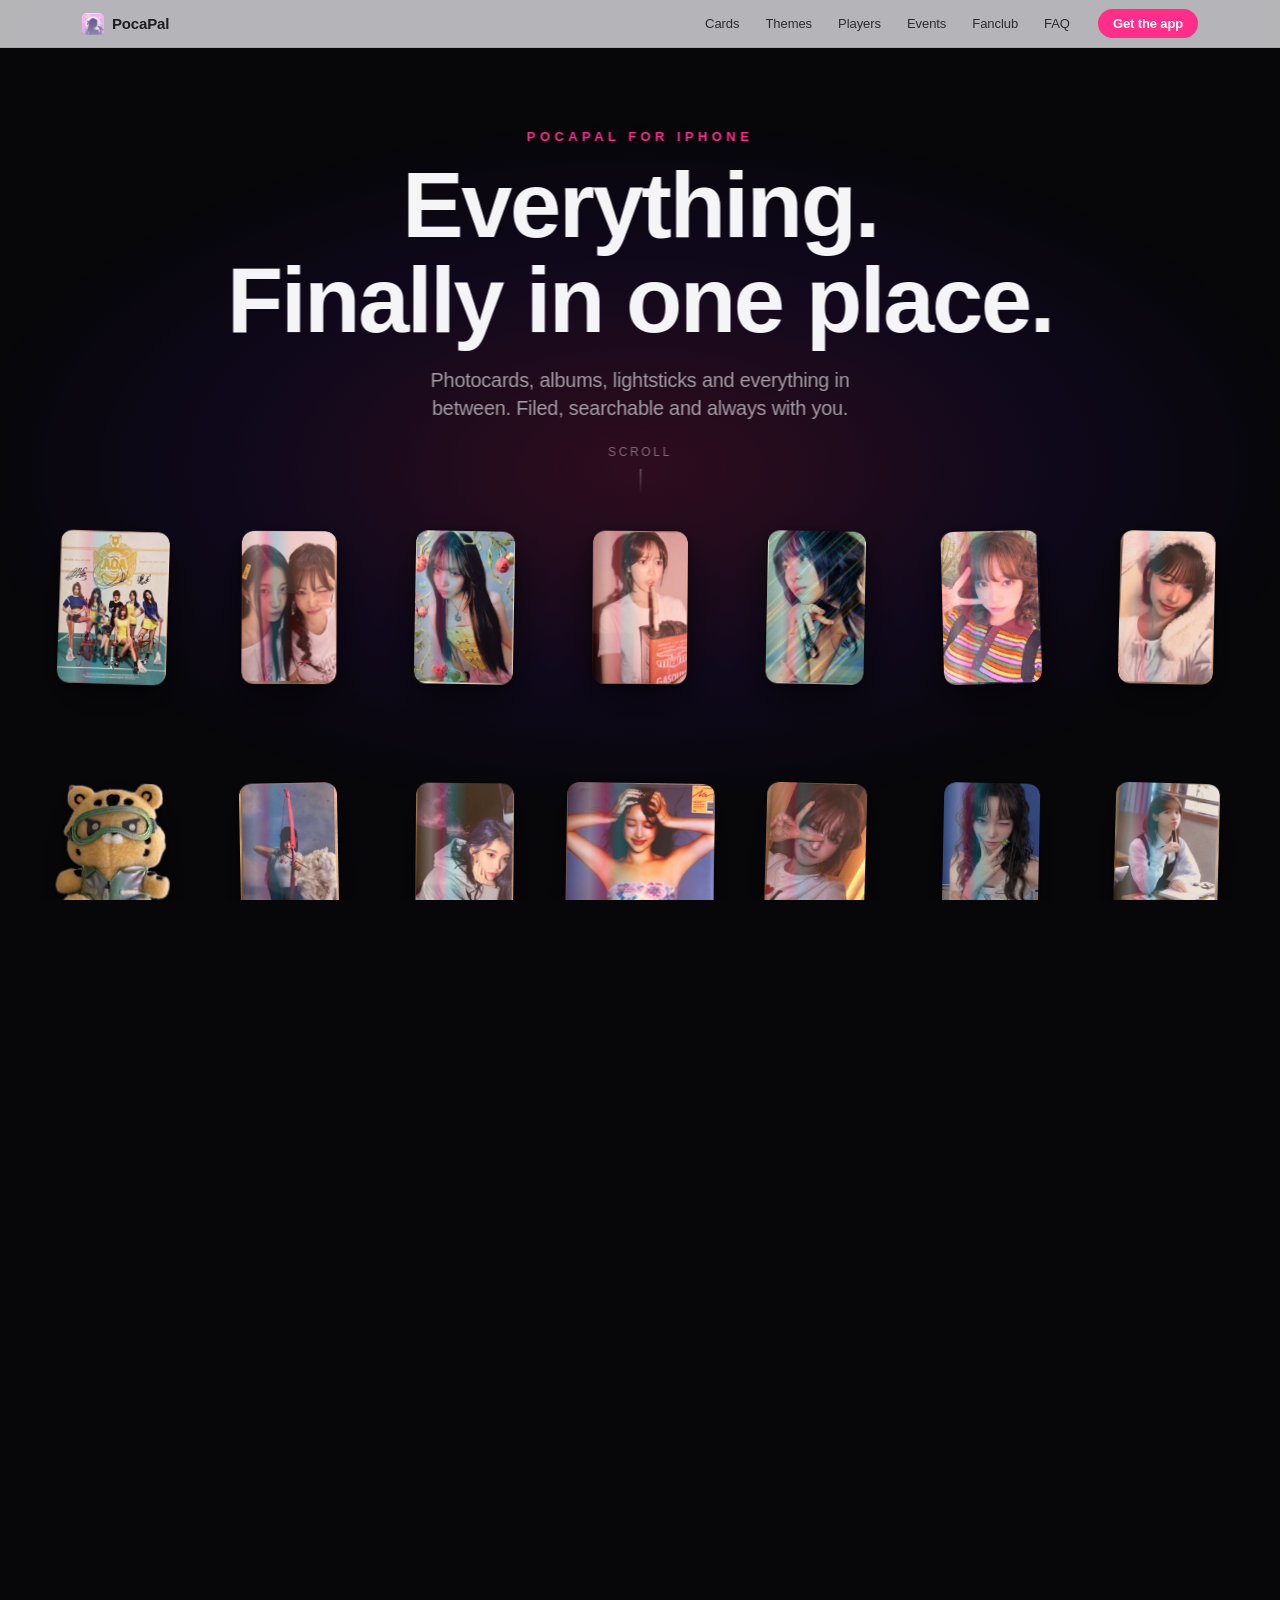
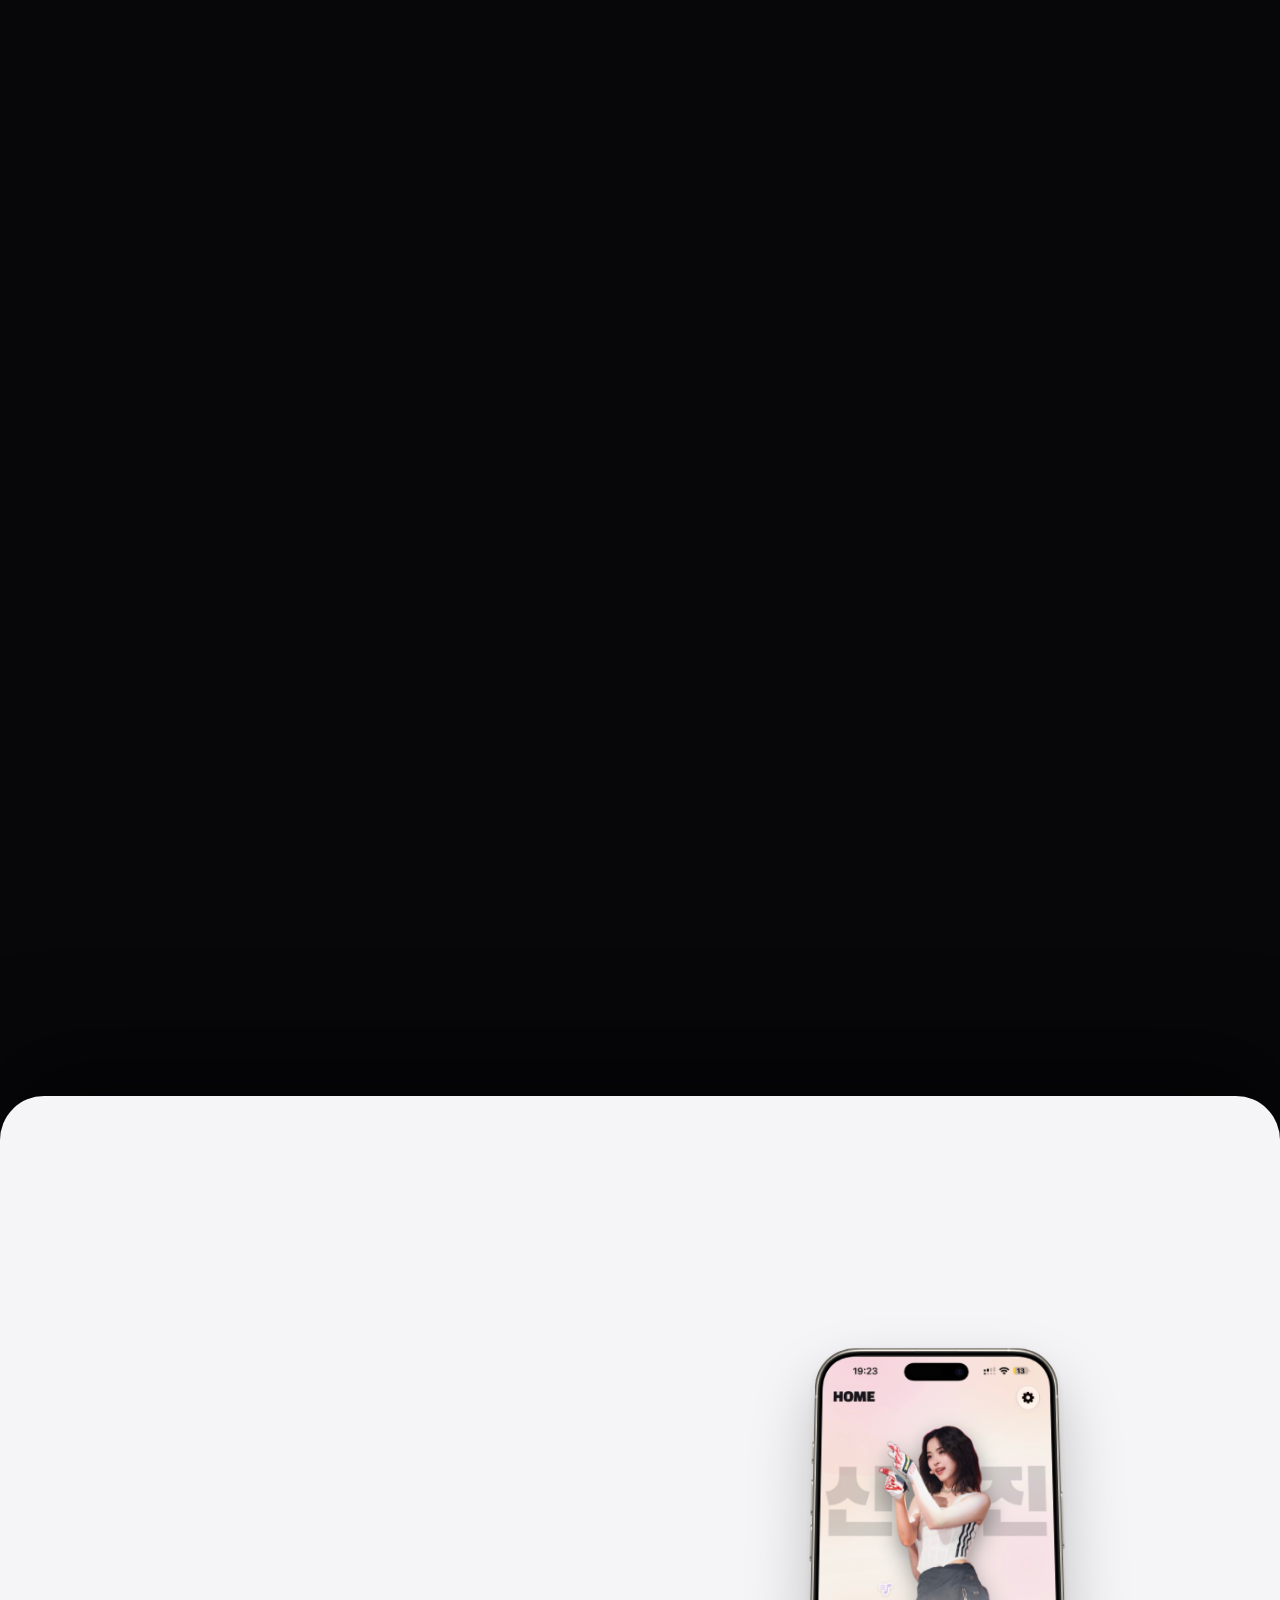
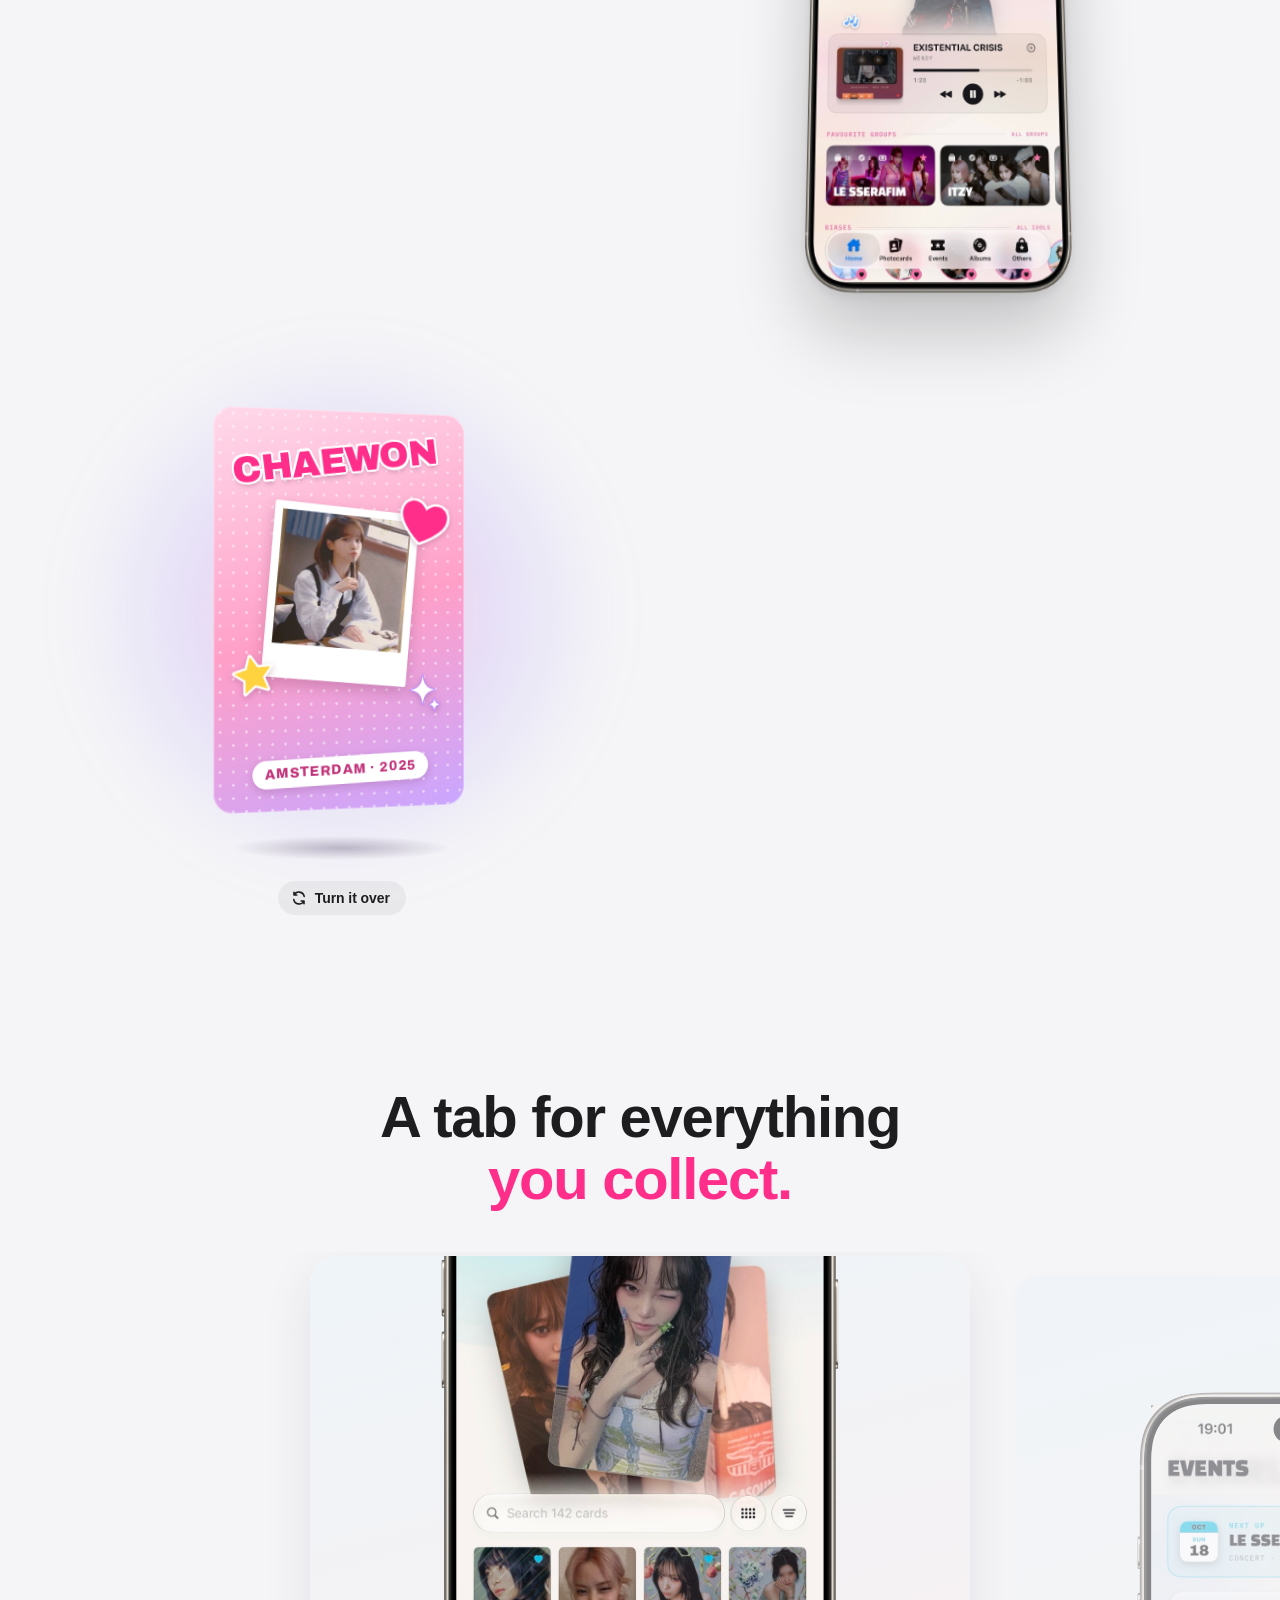
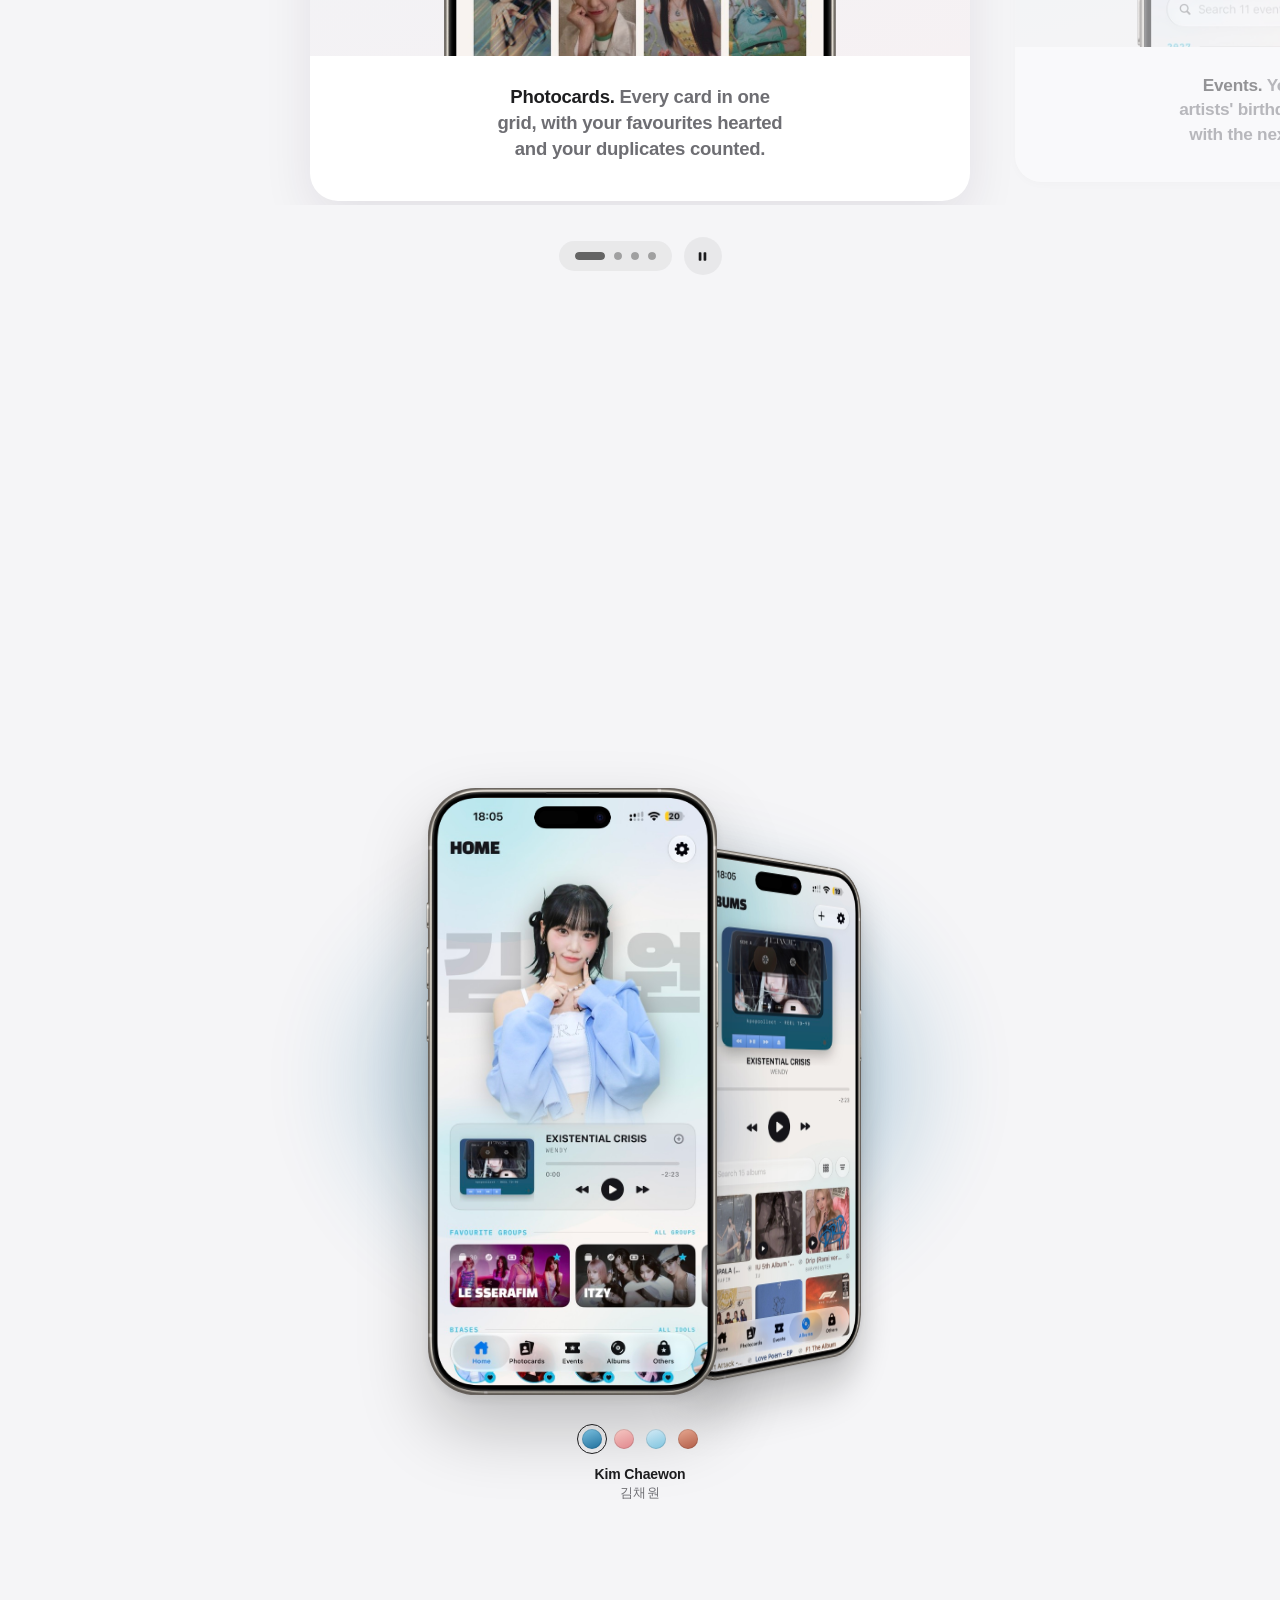
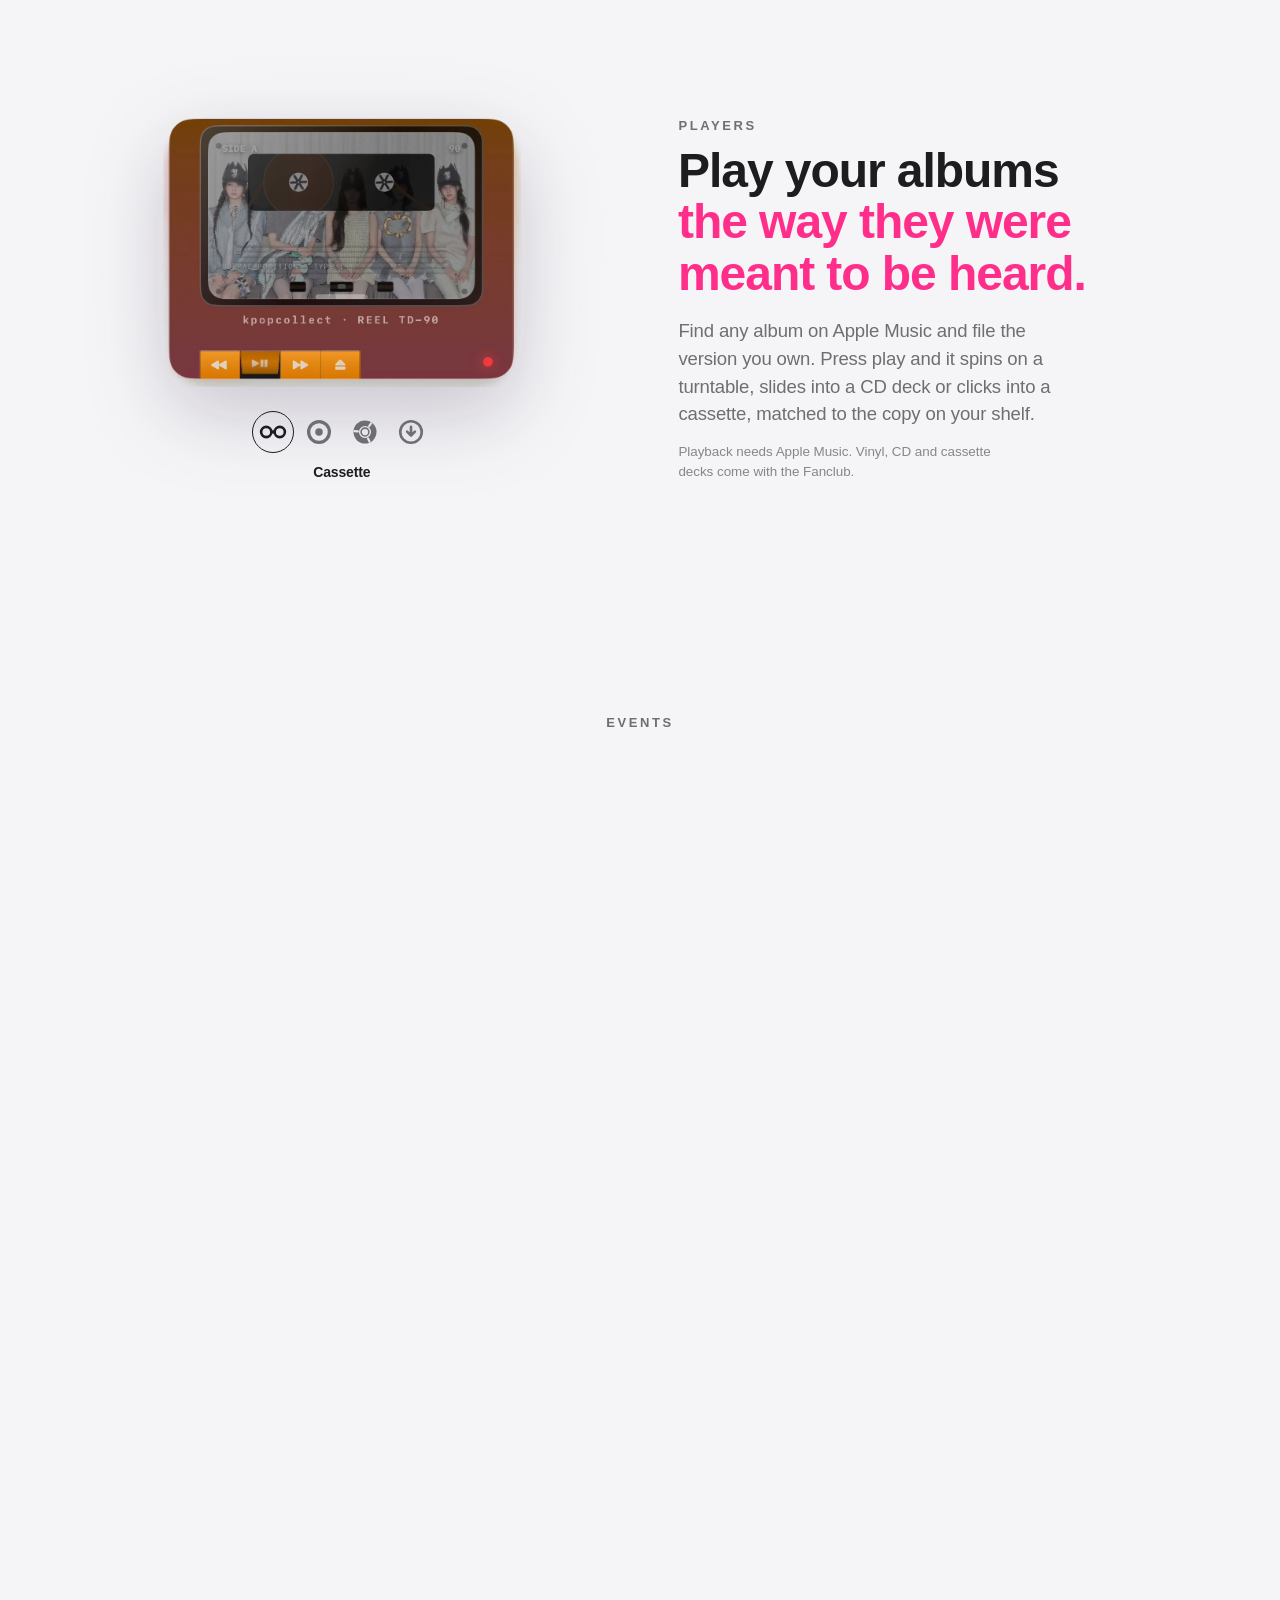
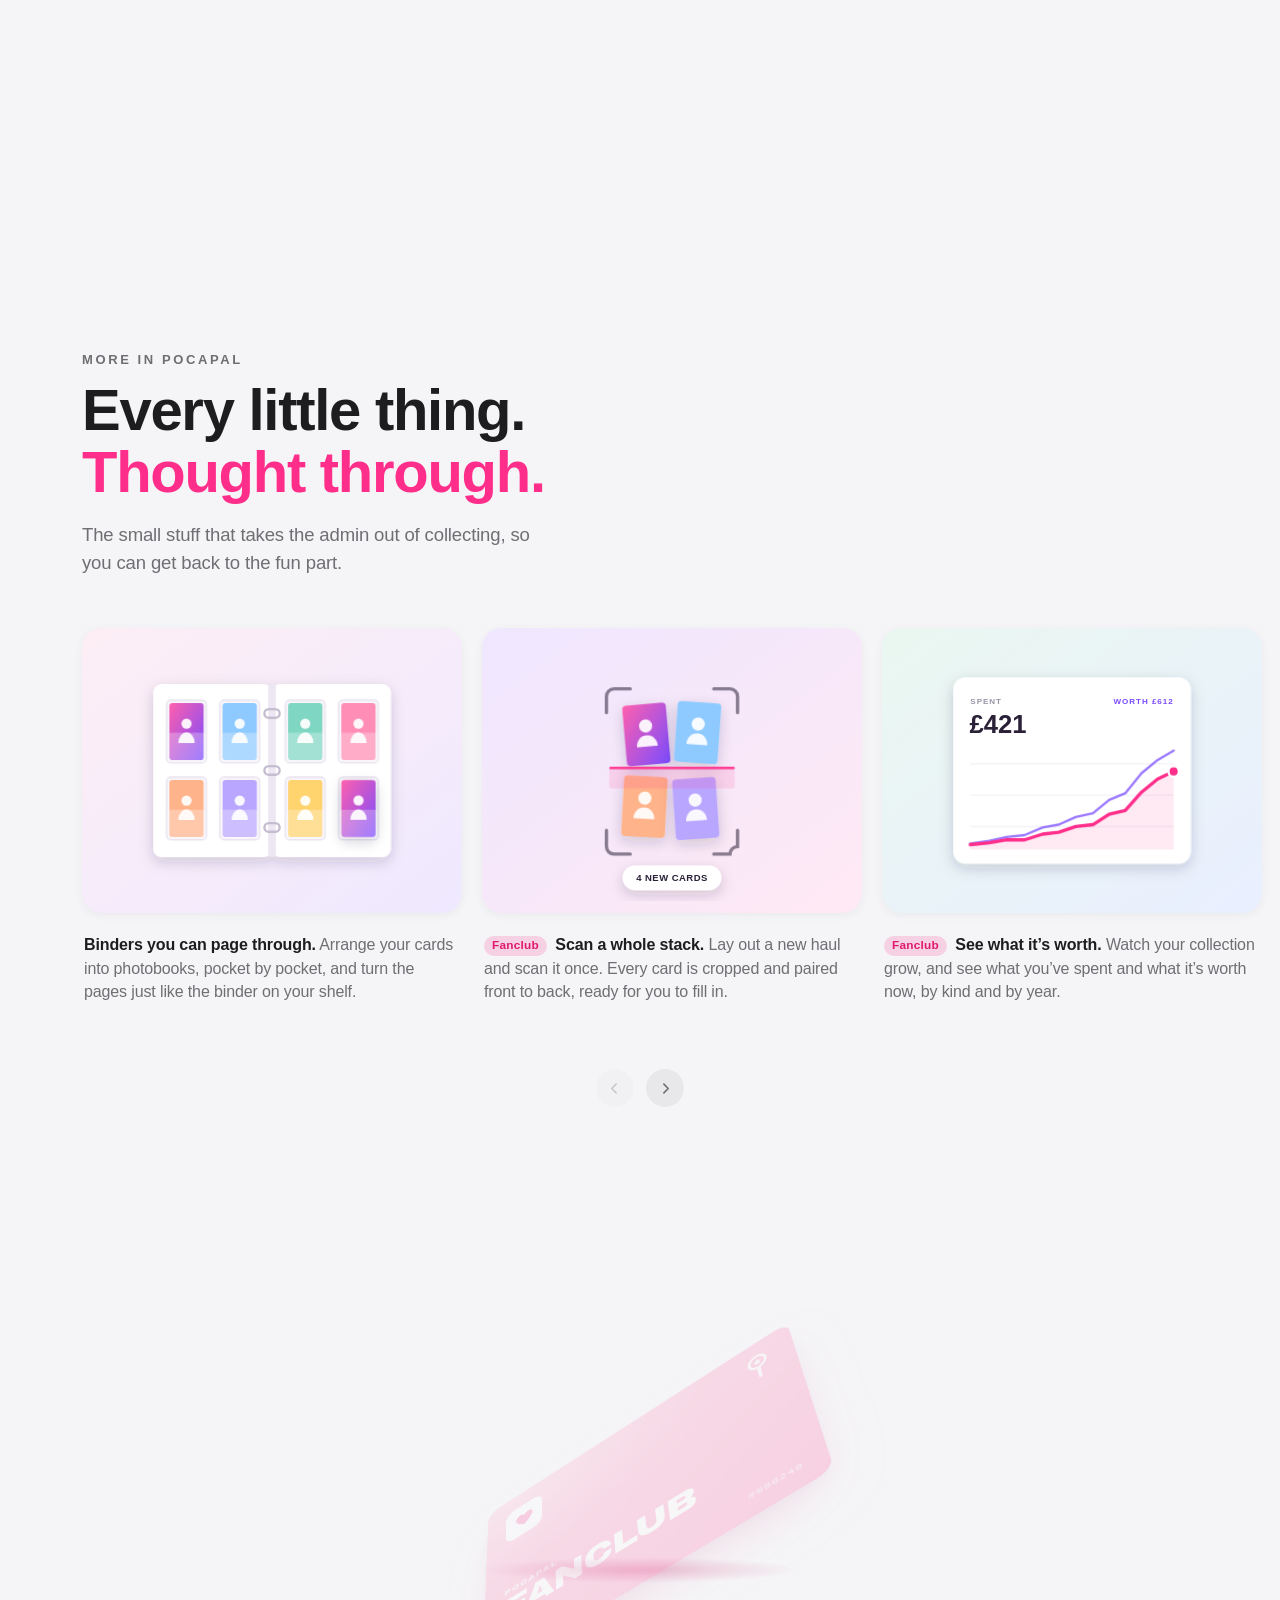
==== commit 2ecdb6ea: "Lead with the app's real selling points, and make the copy true to it The copy now matches what the " ====
--- a/public/index.html
+++ b/public/index.html
@@ -4,10 +4,10 @@
 <meta charset="utf-8">
 <meta name="viewport" content="width=device-width, initial-scale=1, viewport-fit=cover">
 <title>PocaPal · Everything. Finally in one place.</title>
-<meta name="description" content="PocaPal is the collection app for K-pop collectors. File every photocard, album and polaroid, see what you're still missing, and theme the whole app around your bias.">
+<meta name="description" content="PocaPal is the collection app for K-pop fans. File every photocard and album, page through your binders, count down to every show, and theme the whole app around your bias.">
 <meta name="theme-color" content="#07070a">
 <meta property="og:title" content="PocaPal · Everything. Finally in one place.">
-<meta property="og:description" content="The collection app for K-pop collectors. Photocards, albums, polaroids and everything in between.">
+<meta property="og:description" content="The collection app for K-pop fans. Photocards, albums, lightsticks and every show you've been to.">
 <meta property="og:type" content="website">
 <link rel="icon" href="assets/app-icon.png" type="image/png" sizes="204x204">
 <link rel="apple-touch-icon" href="assets/app-icon.png">
@@ -26,10 +26,11 @@
       PocaPal
     </a>
     <nav class="nav-links" aria-label="Primary">
-      <a href="#collection">Collection</a>
+      <a href="#cards">Cards</a>
       <a href="#themes">Themes</a>
       <a href="#players">Players</a>
-      <a href="#more">Features</a>
+      <a href="#events">Events</a>
+      <a href="#fanclub">Fanclub</a>
       <a href="#faq">FAQ</a>
     </nav>
     <a class="btn btn-sm" href="#get">Get the app</a>
@@ -47,7 +48,7 @@
         <div class="hero-copy" id="heroCopy">
           <p class="eyebrow">PocaPal for iPhone</p>
           <h1 class="h1" data-lines>Everything.<br>Finally in one place.</h1>
-          <p class="sub">Photocards, albums, polaroids and everything in between. Filed, searchable and always with you.</p>
+          <p class="sub">Photocards, albums, lightsticks and everything in between. Filed, searchable and always with you.</p>
           <div class="hero-scrollhint" aria-hidden="true">
             <span>Scroll</span>
             <span class="hint-line"></span>
@@ -86,7 +87,7 @@
         <!-- closing line of the story -->
         <div class="story-outro" id="storyOutro">
           <h2 class="h2" data-lines>Your whole binder.<br><span class="hl">Now in your pocket.</span></h2>
-          <p class="sub sub-tight">Every pull, every album, every polaroid. One collection that goes wherever you do.</p>
+          <p class="sub sub-tight">Every pull, every album, every ticket. One collection that goes wherever you do.</p>
         </div>
 
       </div>
@@ -99,8 +100,8 @@
     <section class="feature" id="collection">
       <div class="feature-copy" data-reveal>
         <p class="kicker rv">Collection</p>
-        <h2 class="h2" data-lines>Every card.<br><span class="hl">Every detail.</span></h2>
-        <p class="body rv">Add a card and PocaPal fills in the group, the idol and the rest for you. Sort by any of it, and find the one you're after in seconds.</p>
+        <h2 class="h2" data-lines>Every card.<br><span class="hl">Front and back.</span></h2>
+        <p class="body rv">Scan a card and PocaPal finds its edges and crops both sides for you. Pick who's on it, name the version if you like, and it's filed, ready to search, filter and sort.</p>
       </div>
       <div class="feature-art">
         <div class="scene scene-lay" data-scrub>
@@ -118,6 +119,50 @@
             <div class="lay lay-c"><img src="assets/cards/poca-12.jpg" alt="" loading="lazy"></div>
             <div class="lay lay-d"><img src="assets/cards/poca-09.jpg" alt="" loading="lazy"></div>
           </div>
+        </div>
+      </div>
+    </section>
+
+    <!-- ─────────── the card: a photocard to pick up and turn over ───────────
+         The app's card page, where a card is a 3D object you drag round. It
+         turns over as the blade scrolls past and follows a drag on top of
+         that (8e in app.js). The front has a holo finish; the back is a
+         design from the card designer, its stickers landing as it comes
+         round. Without motion it stands still, front on, and still turns
+         when dragged or when the button is pressed. -->
+    <section class="feature feature-flip" id="cards">
+      <div class="feature-copy" data-reveal>
+        <p class="kicker rv">Photocards</p>
+        <h2 class="h2" data-lines>Pick it up.<br><span class="hl">Turn it over.</span></h2>
+        <p class="body rv">Every card is a 3D object you can hold. Drag it round to see the back, give it the finish the real one has, from holo to glitter and gold, or design a back of your own with stickers, text and photos.</p>
+        <p class="fine rv">Card effects and custom designs come with the Fanclub.</p>
+      </div>
+      <div class="feature-art" data-scrub>
+        <div class="spin" id="spin">
+          <div class="spin-glow" aria-hidden="true"></div>
+          <div class="spin-float">
+            <div class="spin-card" id="spinCard" role="img"
+                 aria-label="Kim Chaewon of LE SSERAFIM on a photocard with a holo finish. Its back is a design made in PocaPal: her name, a photo of her and stickers.">
+              <div class="spin-face spin-front">
+                <img src="assets/cards/poca-08.jpg" alt="" width="278" height="440" loading="lazy" draggable="false">
+                <span class="spin-holo"></span>
+                <span class="spin-glare"></span>
+              </div>
+              <div class="spin-face spin-back">
+                <span class="stk stk-photo" style="--k:0;--r:5deg"><img src="assets/cards/poca-07.jpg" alt="" width="301" height="440" loading="lazy" draggable="false"></span>
+                <span class="stk stk-name" style="--k:1;--r:-7deg">CHAEWON</span>
+                <span class="stk stk-heart" style="--k:2;--r:14deg"><svg viewBox="0 0 24 24"><path d="M12 20.6s-7.9-4.7-9.4-9.6C1.6 7.6 3.7 4.3 7.1 4.3c2 0 3.6 1.1 4.9 2.9 1.3-1.8 2.9-2.9 4.9-2.9 3.4 0 5.5 3.3 4.5 6.7-1.5 4.9-9.4 9.6-9.4 9.6z"/></svg></span>
+                <span class="stk stk-star" style="--k:3;--r:-12deg"><svg viewBox="0 0 24 24"><path d="M12 2.8l2.7 5.8 6.3.7-4.7 4.3 1.3 6.2L12 16.7l-5.6 3.1 1.3-6.2L3 9.3l6.3-.7z"/></svg></span>
+                <span class="stk stk-spark" style="--k:4;--r:0deg"><svg viewBox="0 0 24 24"><path d="M12 1.5c.6 5.2 2.3 7.6 7.5 8.5-5.2.9-6.9 3.3-7.5 8.5-.6-5.2-2.3-7.6-7.5-8.5 5.2-.9 6.9-3.3 7.5-8.5zM19.3 15.2c.3 2.2 1 3.2 3.2 3.6-2.2.4-2.9 1.4-3.2 3.6-.3-2.2-1-3.2-3.2-3.6 2.2-.4 2.9-1.4 3.2-3.6z"/></svg></span>
+                <span class="stk stk-tag" style="--k:5;--r:-2deg">AMSTERDAM · 2025</span>
+              </div>
+            </div>
+          </div>
+          <div class="spin-shadow" aria-hidden="true"></div>
+          <button class="spin-turn" type="button" aria-controls="spinCard">
+            <svg viewBox="0 0 16 16" aria-hidden="true"><path d="M13.2 6.4A5.4 5.4 0 0 0 3.1 5M2.8 9.6a5.4 5.4 0 0 0 10.1 1.4M3 2.2V5h2.8M13 13.8V11h-2.8"/></svg>
+            Turn it over
+          </button>
         </div>
       </div>
     </section>
@@ -137,7 +182,7 @@
                   <img class="deck-frame" src="assets/phone-frame.webp" alt="" width="1470" height="3000">
                 </div>
               </div>
-              <figcaption><b>Photocards.</b> Your whole binder in one grid, with favourites and dupes marked at a glance.</figcaption>
+              <figcaption><b>Photocards.</b> Every card in one grid, with your favourites hearted and your duplicates counted.</figcaption>
             </figure>
           </li>
           <li class="deck-slide">
@@ -148,7 +193,7 @@
                   <img class="deck-frame" src="assets/phone-frame.webp" alt="" width="1470" height="3000">
                 </div>
               </div>
-              <figcaption><b>Events.</b> Concerts, fansigns and comebacks on one timeline, with the next one counting down.</figcaption>
+              <figcaption><b>Events.</b> Your tickets, and your artists' birthdays and anniversaries, with the next one counting down.</figcaption>
             </figure>
           </li>
           <li class="deck-slide">
@@ -159,7 +204,7 @@
                   <img class="deck-frame" src="assets/phone-frame.webp" alt="" width="1470" height="3000">
                 </div>
               </div>
-              <figcaption><b>Albums.</b> Every version you own, filed with its artwork and ready to play.</figcaption>
+              <figcaption><b>Albums.</b> Every version you own, with its artwork, ready to play from Apple Music.</figcaption>
             </figure>
           </li>
           <li class="deck-slide">
@@ -170,7 +215,7 @@
                   <img class="deck-frame" src="assets/phone-frame.webp" alt="" width="1470" height="3000">
                 </div>
               </div>
-              <figcaption><b>Others.</b> Toys, clothes, concert banners. Whatever else you've ended up with gets a shelf of its own.</figcaption>
+              <figcaption><b>Others.</b> Lightsticks, posters, toys, banners. Make a category for anything else you collect.</figcaption>
             </figure>
           </li>
         </ul>
@@ -186,7 +231,8 @@
       <div class="feature-copy" data-reveal>
         <p class="kicker rv">Themes</p>
         <h2 class="h2" data-lines>Your bias.<br><span class="hl">Your whole app.</span></h2>
-        <p class="body rv">Pick your bias and PocaPal takes on their colours, with their name in Hangul right across your home screen. Change it whenever you like.</p>
+        <p class="body rv">Pick your bias and PocaPal takes on their colours, with them standing in front of their name on Home. Use a photo of your own and PocaPal cuts them out for you.</p>
+        <p class="fine rv">With the Fanclub, your artists can take turns: a different one on Home every day.</p>
       </div>
       <div class="feature-art">
         <div class="scene scene-pair" id="themeScene" data-theme="chaewon" data-scrub>
@@ -225,7 +271,8 @@
       <div class="feature-copy" data-reveal>
         <p class="kicker rv">Players</p>
         <h2 class="h2 h2-tight" data-lines>Play your albums<br><span class="hl">the way they were</span><br><span class="hl">meant to be heard.</span></h2>
-        <p class="body rv">Cassette, vinyl, CD or something more modern. Choose the player that suits the album and press play, wherever you are.</p>
+        <p class="body rv">Find any album on Apple Music and file the version you own. Press play and it spins on a turntable, slides into a CD deck or clicks into a cassette, matched to the copy on your shelf.</p>
+        <p class="fine rv">Playback needs Apple Music. Vinyl, CD and cassette decks come with the Fanclub.</p>
       </div>
       <div class="feature-art art-stack" data-scrub>
         <div class="player-stage">
@@ -277,7 +324,7 @@
             <div class="live-heads">
               <div class="live-intro">
                 <h2 class="h2" id="liveHead"><span class="ln"><span class="ln-in li-1">Every show,</span></span> <span class="ln"><span class="ln-in li-2 hl">counted down.</span></span></h2>
-                <p class="body live-lede">Add a concert, a fansign or a comeback, and PocaPal counts down to it.</p>
+                <p class="body live-lede">Birthdays and anniversaries fill in from the artists you follow. Add your tickets, and PocaPal counts down to every one.</p>
               </div>
               <p class="h2 live-night" aria-hidden="true"><span class="ln"><span class="ln-in live-l1">Four weeks to go.</span></span> <span class="ln"><span class="ln-in live-l2 hl">Then, tonight.</span></span></p>
             </div>
@@ -327,7 +374,7 @@
                 <span class="ev-what"><b>LE SSERAFIM PUREFLOW</b> Concert · Amsterdam</span>
               </li>
             </ol>
-            <p class="body live-sub">When the night is over it stays on your timeline, and the next one starts counting.</p>
+            <p class="body live-sub">The day after, your ticket becomes a memory. Add your photos, what you brought home and the songs they played.</p>
           </div>
         </div>
       </div>
@@ -346,226 +393,45 @@
         <ul class="rail-track">
           <li class="rail-card">
             <div class="rail-art" aria-hidden="true">
-              <svg viewBox="0 0 800 600" fill="none">
-                <defs>
-                  <linearGradient id="bga" x1="0" y1="0" x2="1" y2="1"><stop offset="0" stop-color="#efe7ff"/><stop offset="1" stop-color="#ffe9f4"/></linearGradient>
-                  <linearGradient id="pocaa" x1="0" y1="0" x2="1" y2="1"><stop offset="0" stop-color="#ff5fae"/><stop offset="1" stop-color="#7a4cff"/></linearGradient>
-                  <filter id="sha" x="-40%" y="-40%" width="180%" height="180%"><feDropShadow dx="0" dy="10" stdDeviation="14" flood-color="#2a2038" flood-opacity="0.18"/></filter>
-                </defs>
-                <rect width="800" height="600" fill="url(#bga)"/>
-                <g class="sv-rise">
-                  <g transform="rotate(-4 400 262)" filter="url(#sha)">
-                    <rect x="320" y="150" width="160" height="224" rx="14.4" fill="url(#pocaa)"/>
-                    <circle cx="400" cy="230.64" r="24" fill="#fff" opacity=".92"/>
-                    <path d="M 361.6 306.8 a 38.4 41.6 0 0 1 76.8 0 Z" fill="#fff" opacity=".92"/>
-                  </g>
-                </g>
-                <g class="sv-frame" stroke="#2a2038" stroke-opacity=".55" stroke-width="7" stroke-linecap="round" fill="none">
-                  <path d="M250 190v-34a16 16 0 0 1 16-16h34"/>
-                  <path d="M550 190v-34a16 16 0 0 0-16-16h-34"/>
-                  <path d="M250 410v34a16 16 0 0 0 16 16h34"/>
-                  <path d="M550 410v34a16 16 0 0 0-16 16h-34"/>
-                </g>
-                <g class="sv-laser">
-                  <rect x="255" y="292" width="290" height="5" rx="2.5" fill="#ff2e8b" opacity=".9"/>
-                  <rect x="255" y="292" width="290" height="46" rx="6" fill="#ff2e8b" opacity=".13"/>
-                </g>
-              </svg>
-            </div>
-            <p><b>Scan to add.</b> Hold a card up to the camera and PocaPal works out the group, the album and the version, then files it. No typing, no scrolling through lists.</p>
+              <svg viewBox="0 0 800 600" fill="none"><defs><linearGradient id="bg1" x1="0" y1="0" x2="1" y2="1"><stop offset="0" stop-color="#fdeef5"/><stop offset="1" stop-color="#efe9ff"/></linearGradient><linearGradient id="pc1" x1="0" y1="0" x2="1" y2="1"><stop offset="0" stop-color="#ff5fae"/><stop offset="1" stop-color="#7a4cff"/></linearGradient><filter id="sh1" x="-40%" y="-40%" width="180%" height="180%"><feDropShadow dx="0" dy="10" stdDeviation="14" flood-color="#2a2038" flood-opacity="0.18"/></filter></defs><rect width="800" height="600" fill="url(#bg1)"/><g class="sv-rise" filter="url(#sh1)"><rect x="150" y="118" width="250" height="364" rx="18" fill="#fff"/><rect x="400" y="118" width="250" height="364" rx="18" fill="#fff"/></g><g class="sv-rise"><rect x="392" y="118" width="16" height="364" fill="#ece7f2"/><rect x="384" y="171" width="32" height="18" rx="9" fill="none" stroke="#c4bccf" stroke-width="5"/><rect x="384" y="291" width="32" height="18" rx="9" fill="none" stroke="#c4bccf" stroke-width="5"/><rect x="384" y="411" width="32" height="18" rx="9" fill="none" stroke="#c4bccf" stroke-width="5"/></g><rect class="sv-fade" style="--i:0" x="178" y="152" width="84" height="132" rx="9" fill="#f7f4fa" stroke="#e6e0ec" stroke-width="2.5"/><rect class="sv-fade" style="--i:1" x="290" y="152" width="84" height="132" rx="9" fill="#f7f4fa" stroke="#e6e0ec" stroke-width="2.5"/><rect class="sv-fade" style="--i:2" x="178" y="314" width="84" height="132" rx="9" fill="#f7f4fa" stroke="#e6e0ec" stroke-width="2.5"/><rect class="sv-fade" style="--i:3" x="290" y="314" width="84" height="132" rx="9" fill="#f7f4fa" stroke="#e6e0ec" stroke-width="2.5"/><rect class="sv-fade" style="--i:4" x="428" y="152" width="84" height="132" rx="9" fill="#f7f4fa" stroke="#e6e0ec" stroke-width="2.5"/><rect class="sv-fade" style="--i:5" x="540" y="152" width="84" height="132" rx="9" fill="#f7f4fa" stroke="#e6e0ec" stroke-width="2.5"/><rect class="sv-fade" style="--i:6" x="428" y="314" width="84" height="132" rx="9" fill="#f7f4fa" stroke="#e6e0ec" stroke-width="2.5"/><rect class="sv-fade" style="--i:7" x="540" y="314" width="84" height="132" rx="9" fill="#f7f4fa" stroke="#e6e0ec" stroke-width="2.5"/><g class="sv-pop" style="--i:2"><rect x="184" y="158" width="72" height="120" rx="6.48" fill="url(#pc1)"/><circle cx="220" cy="201.2" r="10.8" fill="#fff" opacity=".92"/><path d="M 202.72 242 a 17.28 22.32 0 0 1 34.56 0 Z" fill="#fff" opacity=".92"/></g><g class="sv-pop" style="--i:3"><rect x="296" y="158" width="72" height="120" rx="6.48" fill="#8ec9ff"/><circle cx="332" cy="201.2" r="10.8" fill="#fff" opacity=".92"/><path d="M 314.72 242 a 17.28 22.32 0 0 1 34.56 0 Z" fill="#fff" opacity=".92"/></g><g class="sv-pop" style="--i:4"><rect x="184" y="320" width="72" height="120" rx="6.48" fill="#ffb38a"/><circle cx="220" cy="363.2" r="10.8" fill="#fff" opacity=".92"/><path d="M 202.72 404 a 17.28 22.32 0 0 1 34.56 0 Z" fill="#fff" opacity=".92"/></g><g class="sv-pop" style="--i:5"><rect x="296" y="320" width="72" height="120" rx="6.48" fill="#b9a6ff"/><circle cx="332" cy="363.2" r="10.8" fill="#fff" opacity=".92"/><path d="M 314.72 404 a 17.28 22.32 0 0 1 34.56 0 Z" fill="#fff" opacity=".92"/></g><g class="sv-pop" style="--i:6"><rect x="434" y="158" width="72" height="120" rx="6.48" fill="#7fd6c2"/><circle cx="470" cy="201.2" r="10.8" fill="#fff" opacity=".92"/><path d="M 452.72 242 a 17.28 22.32 0 0 1 34.56 0 Z" fill="#fff" opacity=".92"/></g><g class="sv-pop" style="--i:7"><rect x="546" y="158" width="72" height="120" rx="6.48" fill="#ff8db5"/><circle cx="582" cy="201.2" r="10.8" fill="#fff" opacity=".92"/><path d="M 564.72 242 a 17.28 22.32 0 0 1 34.56 0 Z" fill="#fff" opacity=".92"/></g><g class="sv-pop" style="--i:8"><rect x="434" y="320" width="72" height="120" rx="6.48" fill="#ffd36e"/><circle cx="470" cy="363.2" r="10.8" fill="#fff" opacity=".92"/><path d="M 452.72 404 a 17.28 22.32 0 0 1 34.56 0 Z" fill="#fff" opacity=".92"/></g><g class="sv-fly"><g filter="url(#sh1)"><rect x="546" y="320" width="72" height="120" rx="6.48" fill="url(#pc1)"/><circle cx="582" cy="363.2" r="10.8" fill="#fff" opacity=".92"/><path d="M 564.72 404 a 17.28 22.32 0 0 1 34.56 0 Z" fill="#fff" opacity=".92"/></g></g><rect x="180" y="220.64" width="80" height="61.36" rx="7" fill="#fff" opacity=".28"/><rect x="292" y="220.64" width="80" height="61.36" rx="7" fill="#fff" opacity=".28"/><rect x="180" y="382.64" width="80" height="61.36" rx="7" fill="#fff" opacity=".28"/><rect x="292" y="382.64" width="80" height="61.36" rx="7" fill="#fff" opacity=".28"/><rect x="430" y="220.64" width="80" height="61.36" rx="7" fill="#fff" opacity=".28"/><rect x="542" y="220.64" width="80" height="61.36" rx="7" fill="#fff" opacity=".28"/><rect x="430" y="382.64" width="80" height="61.36" rx="7" fill="#fff" opacity=".28"/><rect x="542" y="382.64" width="80" height="61.36" rx="7" fill="#fff" opacity=".28"/></svg>
+            </div>
+            <p><b>Binders you can page through.</b> Arrange your cards into photobooks, pocket by pocket, and turn the pages just like the binder on your shelf.</p>
           </li>
           <li class="rail-card">
             <div class="rail-art" aria-hidden="true">
-              <svg viewBox="0 0 800 600" fill="none">
-                <defs>
-                  <linearGradient id="bgf" x1="0" y1="0" x2="1" y2="1"><stop offset="0" stop-color="#e8f4ff"/><stop offset="1" stop-color="#eaeaff"/></linearGradient>
-                  <linearGradient id="pocaf" x1="0" y1="0" x2="1" y2="1"><stop offset="0" stop-color="#ff5fae"/><stop offset="1" stop-color="#7a4cff"/></linearGradient>
-                  <filter id="shf" x="-40%" y="-40%" width="180%" height="180%"><feDropShadow dx="0" dy="10" stdDeviation="14" flood-color="#2a2038" flood-opacity="0.18"/></filter>
-                </defs>
-                <rect width="800" height="600" fill="url(#bgf)"/>
-                <g filter="url(#shf)"><rect x="168" y="140" width="330" height="296" rx="24" fill="#fff" opacity=".6"/></g>
-                <g fill="#ffffff" opacity=".85">
-                  <rect class="sv-pop" style="--i:0" x="196" y="168" width="88" height="112" rx="10"/>
-                  <rect class="sv-pop" style="--i:1" x="300" y="168" width="88" height="112" rx="10"/>
-                  <rect class="sv-pop" style="--i:2" x="404" y="168" width="88" height="112" rx="10"/>
-                  <rect class="sv-pop" style="--i:3" x="196" y="296" width="88" height="112" rx="10"/>
-                  <rect class="sv-pop" style="--i:4" x="300" y="296" width="88" height="112" rx="10"/>
-                  <rect class="sv-pop" style="--i:5" x="404" y="296" width="88" height="112" rx="10"/>
-                </g>
-                <g class="sv-fly">
-                  <g transform="rotate(9 545 341)" filter="url(#shf)">
-                    <rect x="470" y="236" width="150" height="210" rx="13.5" fill="url(#pocaf)"/>
-                    <circle cx="545" cy="311.6" r="22.5" fill="#fff" opacity=".92"/>
-                    <path d="M 509 383 a 36 39 0 0 1 72 0 Z" fill="#fff" opacity=".92"/>
-                  </g>
-                </g>
-                <path class="sv-draw" pathLength="1" d="M430 300h70M482 284l20 16-20 16" stroke="#ff2e8b" stroke-width="8" stroke-linecap="round" stroke-linejoin="round" fill="none"/>
-              </svg>
-            </div>
-            <p><b>Add a whole haul at once.</b> Point it at your camera roll and it lifts each card out of your unboxing photos. A new pull takes seconds, not an evening.</p>
+              <svg viewBox="0 0 800 600" fill="none"><defs><linearGradient id="bg2" x1="0" y1="0" x2="1" y2="1"><stop offset="0" stop-color="#efe7ff"/><stop offset="1" stop-color="#ffe9f4"/></linearGradient><linearGradient id="pc2" x1="0" y1="0" x2="1" y2="1"><stop offset="0" stop-color="#ff5fae"/><stop offset="1" stop-color="#7a4cff"/></linearGradient><filter id="sh2" x="-40%" y="-40%" width="180%" height="180%"><feDropShadow dx="0" dy="10" stdDeviation="14" flood-color="#2a2038" flood-opacity="0.18"/></filter></defs><rect width="800" height="600" fill="url(#bg2)"/><g class="sv-pop" style="--i:0"><g transform="rotate(-5 346 224)" filter="url(#sh2)"><rect x="300" y="160" width="92" height="128" rx="8.28" fill="url(#pc2)"/><circle cx="346" cy="206.08" r="13.8" fill="#fff" opacity=".92"/><path d="M 323.92 249.6 a 22.08 23.81 0 0 1 44.16 0 Z" fill="#fff" opacity=".92"/></g></g><g class="sv-pop" style="--i:1"><g transform="rotate(4 454 220)" filter="url(#sh2)"><rect x="408" y="156" width="92" height="128" rx="8.28" fill="#8ec9ff"/><circle cx="454" cy="202.08" r="13.8" fill="#fff" opacity=".92"/><path d="M 431.92 245.6 a 22.08 23.81 0 0 1 44.16 0 Z" fill="#fff" opacity=".92"/></g></g><g class="sv-pop" style="--i:2"><g transform="rotate(3 342 376)" filter="url(#sh2)"><rect x="296" y="312" width="92" height="128" rx="8.28" fill="#ffb38a"/><circle cx="342" cy="358.08" r="13.8" fill="#fff" opacity=".92"/><path d="M 319.92 401.6 a 22.08 23.81 0 0 1 44.16 0 Z" fill="#fff" opacity=".92"/></g></g><g class="sv-pop" style="--i:3"><g transform="rotate(-4 450 380)" filter="url(#sh2)"><rect x="404" y="316" width="92" height="128" rx="8.28" fill="#b9a6ff"/><circle cx="450" cy="362.08" r="13.8" fill="#fff" opacity=".92"/><path d="M 427.92 405.6 a 22.08 23.81 0 0 1 44.16 0 Z" fill="#fff" opacity=".92"/></g></g><g class="sv-frame" stroke="#2a2038" stroke-opacity=".55" stroke-width="7" stroke-linecap="round" fill="none"><path d="M262 178v-34a16 16 0 0 1 16-16h34"/><path d="M538 178v-34a16 16 0 0 0-16-16h-34"/><path d="M262 426v34a16 16 0 0 0 16 16h34"/><path d="M538 426v34a16 16 0 0 0-16 16h-34"/></g><g class="sv-laser"><rect x="268" y="292" width="264" height="5" rx="2.5" fill="#ff2e8b" opacity=".9"/><rect x="268" y="292" width="264" height="46" rx="6" fill="#ff2e8b" opacity=".13"/></g><g class="sv-rise" style="--i:7" filter="url(#sh2)"><rect x="296" y="500" width="208" height="52" rx="26" fill="#fff"/><text x="400" y="533" text-anchor="middle" font-family="Helvetica Neue, Arial, sans-serif" font-size="20" font-weight="700" fill="#2a2038" letter-spacing="1">4 NEW CARDS</text></g></svg>
+            </div>
+            <p><span class="tag">Fanclub</span> <b>Scan a whole stack.</b> Lay out a new haul and scan it once. Every card is cropped and paired front to back, ready for you to fill in.</p>
           </li>
           <li class="rail-card">
             <div class="rail-art" aria-hidden="true">
-              <svg viewBox="0 0 800 600" fill="none">
-                <defs>
-                  <linearGradient id="bgc" x1="0" y1="0" x2="1" y2="1"><stop offset="0" stop-color="#eaf7f0"/><stop offset="1" stop-color="#e9efff"/></linearGradient>
-                  <linearGradient id="pocac" x1="0" y1="0" x2="1" y2="1"><stop offset="0" stop-color="#ff5fae"/><stop offset="1" stop-color="#7a4cff"/></linearGradient>
-                  <filter id="shc" x="-40%" y="-40%" width="180%" height="180%"><feDropShadow dx="0" dy="10" stdDeviation="14" flood-color="#2a2038" flood-opacity="0.18"/></filter>
-                </defs>
-                <rect width="800" height="600" fill="url(#bgc)"/>
-                <g filter="url(#shc)"><rect x="210" y="122" width="290" height="390" rx="26" fill="#fff"/></g>
-                <g fill="url(#pocac)" opacity=".55">
-                  <rect class="sv-pop" style="--i:0" x="238" y="150" width="74" height="104" rx="9"/>
-                  <rect class="sv-pop" style="--i:1" x="328" y="150" width="74" height="104" rx="9"/>
-                  <rect class="sv-pop" style="--i:2" x="418" y="150" width="74" height="104" rx="9"/>
-                  <rect class="sv-pop" style="--i:3" x="238" y="272" width="74" height="104" rx="9"/>
-                  <rect class="sv-pop" style="--i:4" x="328" y="272" width="74" height="104" rx="9"/>
-                  <rect class="sv-pop" style="--i:6" x="238" y="394" width="74" height="104" rx="9"/>
-                  <rect class="sv-pop" style="--i:7" x="328" y="394" width="74" height="104" rx="9"/>
-                </g>
-                <g stroke="#ff2e8b" stroke-opacity=".45" stroke-width="3" stroke-dasharray="8 7">
-                  <rect class="sv-fade" style="--i:5" x="420" y="274" width="70" height="100" rx="8"/>
-                  <rect class="sv-fade" style="--i:8" x="420" y="396" width="70" height="100" rx="8"/>
-                </g>
-                <g class="sv-badge" filter="url(#shc)">
-                  <circle cx="570" cy="318" r="72" fill="#fff"/>
-                  <circle cx="570" cy="318" r="53" fill="none" stroke="#e7e7ec" stroke-width="13"/>
-                  <circle class="sv-ring" cx="570" cy="318" r="53" fill="none" stroke="#ff2e8b" stroke-width="13" stroke-linecap="round"
-                          stroke-dasharray="333" stroke-dashoffset="73" transform="rotate(-90 570 318)"/>
-                  <text class="sv-count" data-to="78" x="570" y="328" text-anchor="middle" font-family="Helvetica Neue, Arial, sans-serif" font-size="27" font-weight="700" fill="#2a2038">78%</text>
-                </g>
-              </svg>
-            </div>
-            <p><b>See how close you are.</b> Every album shows how complete it is, with the missing versions called out, so you know exactly what you're hunting before you buy.</p>
+              <svg viewBox="0 0 800 600" fill="none"><defs><linearGradient id="bg3" x1="0" y1="0" x2="1" y2="1"><stop offset="0" stop-color="#eaf7f0"/><stop offset="1" stop-color="#e9efff"/></linearGradient><filter id="sh3" x="-40%" y="-40%" width="180%" height="180%"><feDropShadow dx="0" dy="10" stdDeviation="14" flood-color="#2a2038" flood-opacity="0.18"/></filter></defs><rect width="800" height="600" fill="url(#bg3)"/><g class="sv-rise" filter="url(#sh3)"><rect x="150" y="104" width="500" height="392" rx="26" fill="#fff"/></g><g class="sv-rise" style="--i:2"><text x="186" y="160" font-family="Helvetica Neue, Arial, sans-serif" font-size="17" font-weight="700" fill="#9a94a8" letter-spacing="2">SPENT</text><text class="sv-count" data-pre="£" data-suf="" data-to="466" x="184" y="222" font-family="Helvetica Neue, Arial, sans-serif" font-size="54" font-weight="700" fill="#2a2038">£466</text><text x="614" y="160" text-anchor="end" font-family="Helvetica Neue, Arial, sans-serif" font-size="17" font-weight="700" fill="#7a4cff" letter-spacing="2">WORTH £612</text></g><path d="M186 286h428" stroke="#efebf4" stroke-width="2"/><path d="M186 352h428" stroke="#efebf4" stroke-width="2"/><path d="M186 418h428" stroke="#efebf4" stroke-width="2"/><path class="sv-fade" style="--i:6" d="M186 456 226 452 262 446 300 446 338 434 372 430 408 418 444 414 478 392 512 384 546 346 580 318 614 302 L614 466 L186 466 Z" fill="#ff2e8b" opacity=".1"/><path class="sv-draw sv-chart" style="--i:2" pathLength="1" d="M186 454 226 448 262 440 300 436 338 420 372 414 408 398 444 390 478 362 512 348 546 306 580 278 614 258" stroke="#7a4cff" stroke-opacity=".75" stroke-width="5" stroke-linecap="round" stroke-linejoin="round"/><path class="sv-draw sv-chart" pathLength="1" d="M186 456 226 452 262 446 300 446 338 434 372 430 408 418 444 414 478 392 512 384 546 346 580 318 614 302" stroke="#ff2e8b" stroke-width="7" stroke-linecap="round" stroke-linejoin="round"/><g class="sv-badge" style="--i:9"><circle cx="614" cy="302" r="11" fill="#ff2e8b" stroke="#fff" stroke-width="5"/></g></svg>
+            </div>
+            <p><span class="tag">Fanclub</span> <b>See what it’s worth.</b> Watch your collection grow, and see what you’ve spent and what it’s worth now, by kind and by year.</p>
           </li>
           <li class="rail-card">
             <div class="rail-art" aria-hidden="true">
-              <svg viewBox="0 0 800 600" fill="none">
-                <defs>
-                  <linearGradient id="bgb" x1="0" y1="0" x2="1" y2="1"><stop offset="0" stop-color="#e9f6ff"/><stop offset="1" stop-color="#f2ecff"/></linearGradient>
-                  <linearGradient id="pocab" x1="0" y1="0" x2="1" y2="1"><stop offset="0" stop-color="#ff5fae"/><stop offset="1" stop-color="#7a4cff"/></linearGradient>
-                  <filter id="shb" x="-40%" y="-40%" width="180%" height="180%"><feDropShadow dx="0" dy="10" stdDeviation="14" flood-color="#2a2038" flood-opacity="0.18"/></filter>
-                </defs>
-                <rect width="800" height="600" fill="url(#bgb)"/>
-                <g class="sv-split-l">
-                  <g transform="rotate(-9 325 275)" filter="url(#shb)">
-                    <rect x="250" y="170" width="150" height="210" rx="13.5" fill="#8ec9ff"/>
-                    <circle cx="325" cy="245.6" r="22.5" fill="#fff" opacity=".92"/>
-                    <path d="M 289 317 a 36 39 0 0 1 72 0 Z" fill="#fff" opacity=".92"/>
-                  </g>
-                </g>
-                <g class="sv-split-r">
-                  <g transform="rotate(7 475 265)" filter="url(#shb)">
-                    <rect x="400" y="160" width="150" height="210" rx="13.5" fill="url(#pocab)"/>
-                    <circle cx="475" cy="235.6" r="22.5" fill="#fff" opacity=".92"/>
-                    <path d="M 439 307 a 36 39 0 0 1 72 0 Z" fill="#fff" opacity=".92"/>
-                  </g>
-                </g>
-                <g class="sv-badge" style="--i:4" filter="url(#shb)">
-                  <circle cx="552" cy="170" r="32" fill="#ff2e8b"/>
-                  <text x="552" y="182" text-anchor="middle" font-family="Helvetica Neue, Arial, sans-serif" font-size="30" font-weight="700" fill="#fff">2</text>
-                </g>
-                <g class="sv-rise" style="--i:6" filter="url(#shb)">
-                  <rect x="286" y="452" width="228" height="56" rx="28" fill="#fff"/>
-                  <text x="400" y="488" text-anchor="middle" font-family="Helvetica Neue, Arial, sans-serif" font-size="21" font-weight="600" fill="#2a2038" letter-spacing="1">TRADE READY</text>
-                </g>
-              </svg>
-            </div>
-            <p><b>Dupes, kept apart.</b> Mark a spare and it leaves your main count but stays on your trade list, ready for whoever asks.</p>
+              <svg viewBox="0 0 800 600" fill="none"><defs><linearGradient id="bg4" x1="0" y1="0" x2="1" y2="1"><stop offset="0" stop-color="#fff1e8"/><stop offset="1" stop-color="#ffe9f6"/></linearGradient><linearGradient id="pc4" x1="0" y1="0" x2="1" y2="1"><stop offset="0" stop-color="#ff5fae"/><stop offset="1" stop-color="#7a4cff"/></linearGradient><filter id="sh4" x="-40%" y="-40%" width="180%" height="180%"><feDropShadow dx="0" dy="10" stdDeviation="14" flood-color="#2a2038" flood-opacity="0.18"/></filter></defs><rect width="800" height="600" fill="url(#bg4)"/><defs><radialGradient id="sp4" cx=".5" cy=".5" r=".5"><stop offset="0" stop-color="#ff5fae" stop-opacity=".32"/><stop offset="1" stop-color="#ff5fae" stop-opacity="0"/></radialGradient><clipPath id="cl40"><circle cx="400" cy="228" r="54"/></clipPath><clipPath id="cl41"><circle cx="260" cy="304" r="44"/></clipPath><clipPath id="cl42"><circle cx="540" cy="344" r="40"/></clipPath></defs><circle class="sv-fade" cx="400" cy="250" r="190" fill="url(#sp4)"/><g class="sv-rise" style="--i:0" filter="url(#sh4)"><rect x="330" y="300" width="140" height="230" rx="16" fill="#fff"/><text x="400" y="356" text-anchor="middle" font-family="Helvetica Neue, Arial, sans-serif" font-size="40" font-weight="700" fill="#ff2e8b">1</text></g><g class="sv-rise" style="--i:2" filter="url(#sh4)"><rect x="190" y="370" width="140" height="160" rx="16" fill="#fff"/><text x="260" y="426" text-anchor="middle" font-family="Helvetica Neue, Arial, sans-serif" font-size="40" font-weight="700" fill="#2a2038">2</text></g><g class="sv-rise" style="--i:4" filter="url(#sh4)"><rect x="470" y="404" width="140" height="126" rx="16" fill="#fff"/><text x="540" y="460" text-anchor="middle" font-family="Helvetica Neue, Arial, sans-serif" font-size="40" font-weight="700" fill="#2a2038">3</text></g><g class="sv-pop" style="--i:3" filter="url(#sh4)"><circle cx="400" cy="228" r="54" fill="url(#pc4)"/><g clip-path="url(#cl40)"><circle cx="400" cy="219.36" r="18.36" fill="#fff" opacity=".92"/><ellipse cx="400" cy="270.12" rx="33.48" ry="27" fill="#fff" opacity=".92"/></g><circle cx="400" cy="228" r="54" stroke="#fff" stroke-width="6"/></g><g class="sv-pop" style="--i:5" filter="url(#sh4)"><circle cx="260" cy="304" r="44" fill="#8ec9ff"/><g clip-path="url(#cl41)"><circle cx="260" cy="296.96" r="14.96" fill="#fff" opacity=".92"/><ellipse cx="260" cy="338.32" rx="27.28" ry="22" fill="#fff" opacity=".92"/></g><circle cx="260" cy="304" r="44" stroke="#fff" stroke-width="6"/></g><g class="sv-pop" style="--i:6" filter="url(#sh4)"><circle cx="540" cy="344" r="40" fill="#ffb38a"/><g clip-path="url(#cl42)"><circle cx="540" cy="337.6" r="13.6" fill="#fff" opacity=".92"/><ellipse cx="540" cy="375.2" rx="24.8" ry="20" fill="#fff" opacity=".92"/></g><circle cx="540" cy="344" r="40" stroke="#fff" stroke-width="6"/></g><g class="sv-badge" style="--i:9"><path d="M370 150 l8 -34 18 22 4 -28 4 28 18 -22 8 34z" fill="#ffd23f" stroke="#fff" stroke-width="5" stroke-linejoin="round"/></g></svg>
+            </div>
+            <p><b>Every artist, on file.</b> Profiles for your groups and idols, with their members, their history and their top songs. Rank your favourites, and number one gets the spotlight.</p>
           </li>
           <li class="rail-card">
             <div class="rail-art" aria-hidden="true">
-              <svg viewBox="0 0 800 600" fill="none">
-                <defs>
-                  <linearGradient id="bgd" x1="0" y1="0" x2="1" y2="1"><stop offset="0" stop-color="#fff1e8"/><stop offset="1" stop-color="#ffe9f6"/></linearGradient>
-                  <linearGradient id="pocad" x1="0" y1="0" x2="1" y2="1"><stop offset="0" stop-color="#ff5fae"/><stop offset="1" stop-color="#7a4cff"/></linearGradient>
-                  <filter id="shd" x="-40%" y="-40%" width="180%" height="180%"><feDropShadow dx="0" dy="10" stdDeviation="14" flood-color="#2a2038" flood-opacity="0.18"/></filter>
-                </defs>
-                <rect width="800" height="600" fill="url(#bgd)"/>
-                <g class="sv-rise" filter="url(#shd)">
-                  <rect x="150" y="170" width="500" height="76" rx="38" fill="#fff"/>
-                  <circle cx="204" cy="208" r="16" fill="none" stroke="#9a94a8" stroke-width="6"/>
-                  <path d="M216 220l18 18" stroke="#9a94a8" stroke-width="6" stroke-linecap="round"/>
-                  <rect class="sv-type" x="248" y="196" width="172" height="24" rx="12" fill="#d9d6e2"/>
-                </g>
-                <g filter="url(#shd)">
-                  <rect class="sv-pop" style="--i:4" x="150" y="290" width="126" height="52" rx="26" fill="#ff2e8b"/>
-                  <rect class="sv-pop" style="--i:5" x="292" y="290" width="150" height="52" rx="26" fill="#ffffff"/>
-                  <rect class="sv-pop" style="--i:6" x="458" y="290" width="116" height="52" rx="26" fill="#ffffff"/>
-                  <rect class="sv-pop" style="--i:7" x="590" y="290" width="60" height="52" rx="26" fill="#ffffff"/>
-                </g>
-                <g class="sv-rise" style="--i:9" filter="url(#shd)">
-                  <rect x="150" y="382" width="500" height="76" rx="20" fill="#fff"/>
-                  <rect x="176" y="404" width="38" height="32" rx="6" fill="url(#pocad)"/>
-                  <rect x="234" y="408" width="210" height="14" rx="7" fill="#d9d6e2"/>
-                  <rect x="234" y="430" width="132" height="12" rx="6" fill="#e7e5ee"/>
-                </g>
-              </svg>
-            </div>
-            <p><b>Search that knows what you mean.</b> Filter by member, era, album or version, or pull up everything you're still missing from one release.</p>
+              <svg viewBox="0 0 800 600" fill="none"><defs><linearGradient id="bgd" x1="0" y1="0" x2="1" y2="1"><stop offset="0" stop-color="#fff1e8"/><stop offset="1" stop-color="#ffe9f6"/></linearGradient><linearGradient id="pocad" x1="0" y1="0" x2="1" y2="1"><stop offset="0" stop-color="#ff5fae"/><stop offset="1" stop-color="#7a4cff"/></linearGradient><filter id="shd" x="-40%" y="-40%" width="180%" height="180%"><feDropShadow dx="0" dy="10" stdDeviation="14" flood-color="#2a2038" flood-opacity="0.18"/></filter></defs><rect width="800" height="600" fill="url(#bgd)"/><g class="sv-rise" filter="url(#shd)"><rect x="150" y="170" width="500" height="76" rx="38" fill="#fff"/><circle cx="204" cy="208" r="16" fill="none" stroke="#9a94a8" stroke-width="6"/><path d="M216 220l18 18" stroke="#9a94a8" stroke-width="6" stroke-linecap="round"/><rect class="sv-type" x="248" y="196" width="172" height="24" rx="12" fill="#d9d6e2"/></g><g filter="url(#shd)"><rect class="sv-pop" style="--i:4" x="150" y="290" width="126" height="52" rx="26" fill="#ff2e8b"/><rect class="sv-pop" style="--i:5" x="292" y="290" width="150" height="52" rx="26" fill="#ffffff"/><rect class="sv-pop" style="--i:6" x="458" y="290" width="116" height="52" rx="26" fill="#ffffff"/><rect class="sv-pop" style="--i:7" x="590" y="290" width="60" height="52" rx="26" fill="#ffffff"/></g><g class="sv-rise" style="--i:9" filter="url(#shd)"><rect x="150" y="382" width="500" height="76" rx="20" fill="#fff"/><rect x="176" y="404" width="38" height="32" rx="6" fill="url(#pocad)"/><rect x="234" y="408" width="210" height="14" rx="7" fill="#d9d6e2"/><rect x="234" y="430" width="132" height="12" rx="6" fill="#e7e5ee"/></g></svg>
+            </div>
+            <p><b>Find any card in seconds.</b> Search, then filter by group, idol or status, or show just your favourites or your duplicates.</p>
           </li>
           <li class="rail-card">
             <div class="rail-art" aria-hidden="true">
-              <svg viewBox="0 0 800 600" fill="none">
-                <defs>
-                  <linearGradient id="bge" x1="0" y1="0" x2="1" y2="1"><stop offset="0" stop-color="#e9f0ff"/><stop offset="1" stop-color="#f7e9ff"/></linearGradient>
-                  <linearGradient id="pocae" x1="0" y1="0" x2="1" y2="1"><stop offset="0" stop-color="#ff5fae"/><stop offset="1" stop-color="#7a4cff"/></linearGradient>
-                  <filter id="she" x="-40%" y="-40%" width="180%" height="180%"><feDropShadow dx="0" dy="10" stdDeviation="14" flood-color="#2a2038" flood-opacity="0.18"/></filter>
-                </defs>
-                <rect width="800" height="600" fill="url(#bge)"/>
-                <g class="sv-split-l">
-                  <g transform="rotate(-7 323 241)" filter="url(#she)">
-                    <rect x="258" y="150" width="130" height="182" rx="11.7" fill="url(#pocae)"/>
-                    <circle cx="323" cy="215.5" r="19.5" fill="#fff" opacity=".92"/>
-                    <path d="M 291.8 277.4 a 31.2 33.8 0 0 1 62.4 0 Z" fill="#fff" opacity=".92"/>
-                  </g>
-                </g>
-                <g class="sv-split-r">
-                  <g transform="rotate(6 477 241)" filter="url(#she)">
-                    <rect x="412" y="150" width="130" height="182" rx="11.7" fill="#b9a6ff"/>
-                    <circle cx="477" cy="215.5" r="19.5" fill="#fff" opacity=".92"/>
-                    <path d="M 445.8 277.4 a 31.2 33.8 0 0 1 62.4 0 Z" fill="#fff" opacity=".92"/>
-                  </g>
-                </g>
-                <g class="sv-rise" style="--i:4" filter="url(#she)">
-                  <rect x="196" y="420" width="408" height="72" rx="36" fill="#fff"/>
-                  <path class="sv-draw" style="--i:7" pathLength="1" d="M258 456h84M334 440l18 16-18 16" stroke="#ff2e8b" stroke-width="7" stroke-linecap="round" stroke-linejoin="round" fill="none"/>
-                  <rect class="sv-type" style="--i:8" x="376" y="447" width="168" height="18" rx="9" fill="#ddd9e6"/>
-                </g>
-              </svg>
-            </div>
-            <p><b>Share your binder.</b> Send a link to your collection or your wishlist. Whoever opens it doesn't need the app, or an account, to have a look.</p>
+              <svg viewBox="0 0 800 600" fill="none"><defs><linearGradient id="bg6" x1="0" y1="0" x2="1" y2="1"><stop offset="0" stop-color="#e9f6ff"/><stop offset="1" stop-color="#f2ecff"/></linearGradient><linearGradient id="pc6" x1="0" y1="0" x2="1" y2="1"><stop offset="0" stop-color="#ff5fae"/><stop offset="1" stop-color="#7a4cff"/></linearGradient><filter id="sh6" x="-40%" y="-40%" width="180%" height="180%"><feDropShadow dx="0" dy="10" stdDeviation="14" flood-color="#2a2038" flood-opacity="0.18"/></filter></defs><rect width="800" height="600" fill="url(#bg6)"/><g class="sv-split-l"><g transform="rotate(-8 318 262)" filter="url(#sh6)"><rect x="243" y="157" width="150" height="210" rx="13.5" fill="url(#pc6)"/><circle cx="318" cy="232.6" r="22.5" fill="#fff" opacity=".92"/><path d="M 282 304 a 36 39.06 0 0 1 72 0 Z" fill="#fff" opacity=".92"/></g></g><g class="sv-split-r"><g transform="rotate(7 482 256)"><rect x="407" y="151" width="150" height="210" rx="13.5" fill="#fff" fill-opacity=".6" stroke="#ff2e8b" stroke-opacity=".55" stroke-width="4" stroke-dasharray="11 9"/><path class="sv-badge" style="--i:5" d="M482 286s-34-20-40-41c-4-14 5-28 19-28 9 0 16 5 21 12 5-7 12-12 21-12 14 0 23 14 19 28-6 21-40 41-40 41z" fill="#ff2e8b"/></g></g><g class="sv-rise" style="--i:6" filter="url(#sh6)"><rect x="170" y="448" width="460" height="60" rx="30" fill="#fff"/></g><rect class="sv-pop" style="--i:10" x="480" y="455" width="143" height="46" rx="23" fill="#ff2e8b"/><g class="sv-rise" style="--i:6" font-family="Helvetica Neue, Arial, sans-serif" font-size="18" font-weight="700" letter-spacing=".5" text-anchor="middle"><text x="247" y="484" fill="#8a8496">OWNED</text><text x="400" y="484" fill="#8a8496">PREORDERED</text><text x="551.5" y="484" fill="#fff">WISHLIST</text></g></svg>
+            </div>
+            <p><b>Know what you’re hunting.</b> Mark anything Owned, Preordered or Wishlist, so you know exactly what’s still missing before you get to the pop-up.</p>
           </li>
           <li class="rail-card">
             <div class="rail-art" aria-hidden="true">
-              <svg viewBox="0 0 800 600" fill="none">
-                <defs>
-                  <linearGradient id="bgg" x1="0" y1="0" x2="1" y2="1"><stop offset="0" stop-color="#eef0f4"/><stop offset="1" stop-color="#e7f3ee"/></linearGradient>
-                  <linearGradient id="pocag" x1="0" y1="0" x2="1" y2="1"><stop offset="0" stop-color="#ff5fae"/><stop offset="1" stop-color="#7a4cff"/></linearGradient>
-                  <filter id="shg" x="-40%" y="-40%" width="180%" height="180%"><feDropShadow dx="0" dy="10" stdDeviation="14" flood-color="#2a2038" flood-opacity="0.18"/></filter>
-                </defs>
-                <rect width="800" height="600" fill="url(#bgg)"/>
-                <g class="sv-rise" filter="url(#shg)">
-                  <rect x="290" y="108" width="220" height="392" rx="34" fill="#fff"/>
-                  <rect x="306" y="124" width="188" height="360" rx="24" fill="#f3f3f7"/>
-                </g>
-                <g fill="url(#pocag)">
-                  <rect class="sv-pop" style="--i:3" x="324" y="186" width="46" height="66" rx="7"/>
-                  <rect class="sv-pop" style="--i:4" x="382" y="186" width="46" height="66" rx="7" opacity=".65"/>
-                  <rect class="sv-pop" style="--i:5" x="440" y="186" width="46" height="66" rx="7"/>
-                  <rect class="sv-pop" style="--i:6" x="324" y="268" width="46" height="66" rx="7" opacity=".65"/>
-                  <rect class="sv-pop" style="--i:7" x="382" y="268" width="46" height="66" rx="7"/>
-                  <rect class="sv-pop" style="--i:8" x="440" y="268" width="46" height="66" rx="7" opacity=".65"/>
-                </g>
-                <g class="sv-badge" style="--i:9" filter="url(#shg)">
-                  <circle cx="500" cy="452" r="42" fill="#fff"/>
-                  <path d="M480 452a28 28 0 0 1 40 0" stroke="#2a2038" stroke-opacity=".5" stroke-width="7" stroke-linecap="round" fill="none"/>
-                  <circle cx="500" cy="466" r="6.5" fill="#2a2038" fill-opacity=".5"/>
-                  <path class="sv-draw" style="--i:12" pathLength="1" d="M478 430l44 44" stroke="#ff2e8b" stroke-width="7" stroke-linecap="round"/>
-                </g>
-              </svg>
-            </div>
-            <p><b>Works with no signal.</b> Your collection lives on your phone, so it's there in the queue, at the venue, or halfway through a trade in a car park.</p>
+              <svg viewBox="0 0 800 600" fill="none"><defs><linearGradient id="bg7" x1="0" y1="0" x2="1" y2="1"><stop offset="0" stop-color="#e9f0ff"/><stop offset="1" stop-color="#f7e9ff"/></linearGradient><linearGradient id="pc7" x1="0" y1="0" x2="1" y2="1"><stop offset="0" stop-color="#ff5fae"/><stop offset="1" stop-color="#7a4cff"/></linearGradient><filter id="sh7" x="-40%" y="-40%" width="180%" height="180%"><feDropShadow dx="0" dy="10" stdDeviation="14" flood-color="#2a2038" flood-opacity="0.18"/></filter></defs><rect width="800" height="600" fill="url(#bg7)"/><g class="sv-split-l"><g transform="rotate(-7 268 300)" filter="url(#sh7)"><rect x="172" y="164" width="196" height="272" rx="18" fill="#fff"/><rect class="sv-type" style="--i:3" x="196" y="196" width="128" height="14" rx="7" fill="#c9c3d6"/><rect class="sv-type" style="--i:4" x="196" y="240" width="92" height="14" rx="7" fill="#e2deea"/><rect class="sv-type" style="--i:5" x="196" y="284" width="140" height="14" rx="7" fill="#c9c3d6"/><rect class="sv-type" style="--i:6" x="196" y="328" width="104" height="14" rx="7" fill="#e2deea"/><rect class="sv-type" style="--i:7" x="196" y="372" width="120" height="14" rx="7" fill="#c9c3d6"/></g></g><g class="sv-rise" filter="url(#sh7)"><rect x="384" y="92" width="232" height="416" rx="32" fill="#fff"/><rect x="398" y="106" width="204" height="388" rx="22" fill="#fdecf4"/></g><g class="sv-pop" style="--i:3"><g filter="url(#sh7)"><rect x="445" y="140" width="110" height="154" rx="9.9" fill="url(#pc7)"/><circle cx="500" cy="195.44" r="16.5" fill="#fff" opacity=".92"/><path d="M 473.6 247.8 a 26.4 28.64 0 0 1 52.8 0 Z" fill="#fff" opacity=".92"/></g></g><rect class="sv-type" style="--i:5" x="426" y="330" width="148" height="18" rx="9" fill="#2a2038" fill-opacity=".78"/><rect class="sv-type" style="--i:6" x="450" y="360" width="100" height="12" rx="6" fill="#ff2e8b" fill-opacity=".55"/><rect class="sv-type" style="--i:7" x="466" y="448" width="68" height="18" rx="9" fill="#fff"/><g class="sv-badge" style="--i:9" filter="url(#sh7)"><circle cx="612" cy="118" r="40" fill="#fff"/><path d="M612 96v30M601 106l11-11 11 11M598 116h-4v22h36v-22h-4" stroke="#ff2e8b" stroke-width="5" stroke-linecap="round" stroke-linejoin="round" fill="none"/></g></svg>
+            </div>
+            <p><b>Show it off.</b> Turn a card or a night out into a story for Instagram, or send your list as text.</p>
           </li>
         </ul>
       </div>
@@ -574,6 +440,42 @@
         <button class="rail-btn" type="button" data-dir="-1" aria-label="Previous features" aria-controls="rail"></button>
         <button class="rail-btn" type="button" data-dir="1" aria-label="More features" aria-controls="rail"></button>
       </div>
+    </section>
+
+    <!-- ─────────── the Fanclub: the one-time purchase ───────────
+         The membership card the app prints with your name and number, lifted
+         off the page as the blade scrolls in, catching the light every few
+         seconds; then what members get, in the app's own words. -->
+    <section class="club" id="fanclub" aria-labelledby="clubHead">
+      <div class="club-art" data-scrub>
+        <div class="club-float">
+          <div class="club-card" role="img" aria-label="The PocaPal Fanclub membership card, printed with the member's name and number.">
+            <span class="club-badge" aria-hidden="true"><svg viewBox="0 0 24 24"><path d="M12 20.4s-7.6-4.6-9.1-9.3C1.9 7.8 4 4.6 7.2 4.6c2 0 3.6 1.1 4.8 2.8 1.2-1.7 2.8-2.8 4.8-2.8 3.2 0 5.3 3.2 4.3 6.5-1.5 4.7-9.1 9.3-9.1 9.3z"/></svg></span>
+            <svg class="club-stick" viewBox="0 0 24 32" aria-hidden="true"><path d="M12 2.6c3.9 0 7 3.1 7 7s-3.1 7-7 7-7-3.1-7-7 3.1-7 7-7z" fill="none" stroke="currentColor" stroke-width="2.2"/><path d="M12 6.2l1 2.4 2.5.2-1.9 1.6.6 2.5L12 11.6l-2.2 1.3.6-2.5-1.9-1.6 2.5-.2z" fill="currentColor"/><path d="M10.4 16.4h3.2l-.4 13h-2.4z" fill="currentColor"/></svg>
+            <p class="club-word" aria-hidden="true"><small>POCAPAL</small>FANCLUB</p>
+            <p class="club-who" aria-hidden="true"><span>YOUR NAME</span><span>#000240</span></p>
+            <span class="club-sheen" aria-hidden="true"></span>
+          </div>
+        </div>
+        <div class="club-shadow" aria-hidden="true"></div>
+      </div>
+      <div class="club-copy" data-reveal>
+        <p class="kicker rv">PocaPal Fanclub</p>
+        <h2 class="h2" id="clubHead" data-lines>Pay once.<br><span class="hl">Yours for good.</span></h2>
+        <p class="body rv">PocaPal is free to download and free to collect in. When you want more, join the Fanclub: every extra, on all your devices, and a membership card with your name on it.</p>
+      </div>
+      <ul class="club-list" data-reveal>
+          <li class="club-item rv"><svg viewBox="0 0 24 24" aria-hidden="true"><path d="M12 3.5a8.5 8.5 0 1 0 0 17c1.2 0 1.8-.8 1.8-1.7 0-1.2-1-1.5-1-2.6 0-1 .8-1.7 1.8-1.7h2.2a3.7 3.7 0 0 0 3.7-3.7C20.5 6.8 16.7 3.5 12 3.5z"/><circle cx="7.6" cy="11.2" r="1.2"/><circle cx="10.4" cy="7.4" r="1.2"/><circle cx="15" cy="7.6" r="1.2"/></svg><p><b>Theme rotation and spotlight</b>Your artists take turns on Home.</p></li>
+          <li class="club-item rv"><svg viewBox="0 0 24 24" aria-hidden="true"><path d="M4 19.5h16"/><path d="M5 15.5l4.2-4.4 3.3 2.9L19 7.2"/><path d="M15 7h4v4"/></svg><p><b>Collection statistics</b>Growth, spending and value over time.</p></li>
+          <li class="club-item rv"><svg viewBox="0 0 24 24" aria-hidden="true"><path d="M4 8.5V6a2 2 0 0 1 2-2h2.5M15.5 4H18a2 2 0 0 1 2 2v2.5M20 15.5V18a2 2 0 0 1-2 2h-2.5M8.5 20H6a2 2 0 0 1-2-2v-2.5"/><rect x="8.5" y="7.5" width="7" height="9" rx="1.2"/></svg><p><b>Batch scan</b>A whole stack of cards in one go.</p></li>
+          <li class="club-item rv"><svg viewBox="0 0 24 24" aria-hidden="true"><path d="M12 6.5C10.4 5.2 8 4.6 4.5 4.8v13.4c3.5-.2 5.9.4 7.5 1.7 1.6-1.3 4-1.9 7.5-1.7V4.8C16 4.6 13.6 5.2 12 6.5z"/><path d="M12 6.5v13.4"/></svg><p><b>Unlimited photobooks</b>As many binders as you like.</p></li>
+          <li class="club-item rv"><svg viewBox="0 0 24 24" aria-hidden="true"><path d="M14.6 5.4l4 4L8.8 19.2l-4.6.6.6-4.6z"/><path d="M12.8 7.2l4 4"/></svg><p><b>Custom designs</b>Card backs, covers and mood boards.</p></li>
+          <li class="club-item rv"><svg viewBox="0 0 24 24" aria-hidden="true"><circle cx="12" cy="12" r="8.5"/><circle cx="12" cy="12" r="2.4"/><path d="M12 6.4a5.6 5.6 0 0 1 5.6 5.6"/></svg><p><b>Vinyl, CD and cassette players</b>Play what you own on the format you own.</p></li>
+          <li class="club-item rv"><svg viewBox="0 0 24 24" aria-hidden="true"><rect x="3.5" y="6.5" width="12" height="11" rx="2.2"/><path d="M15.5 10.5l5-3v9l-5-3"/></svg><p><b>Spinning story videos</b>Share a card turning round as a story.</p></li>
+          <li class="club-item rv"><svg viewBox="0 0 24 24" aria-hidden="true"><rect x="4" y="4" width="6.6" height="6.6" rx="1.6"/><rect x="13.4" y="4" width="6.6" height="6.6" rx="1.6"/><rect x="4" y="13.4" width="6.6" height="6.6" rx="1.6"/><rect x="13.4" y="13.4" width="6.6" height="6.6" rx="1.6"/></svg><p><b>Unlimited categories</b>Lightsticks, posters, anything else.</p></li>
+          <li class="club-item rv"><svg viewBox="0 0 24 24" aria-hidden="true"><path d="M10 3.5c.5 4.3 2 6.3 6.5 7-4.5.7-6 2.7-6.5 7-.5-4.3-2-6.3-6.5-7 4.5-.7 6-2.7 6.5-7z"/><path d="M18 14.5c.2 1.8.8 2.6 2.5 2.9-1.7.3-2.3 1.1-2.5 2.9-.2-1.8-.8-2.6-2.5-2.9 1.7-.3 2.3-1.1 2.5-2.9z"/></svg><p><b>Card effects</b>Holo, glitter, gold and transparent finishes.</p></li>
+      </ul>
+      <p class="fine club-fine">One-time purchase. No subscription.</p>
     </section>
 
     <section class="cta" id="get">
@@ -590,7 +492,7 @@
       </div>
       <div data-reveal>
         <h2 class="h2" data-lines>Start your collection.</h2>
-        <p class="body cta-body rv">Free on the App Store. No ads, and nothing behind a paywall.</p>
+        <p class="body cta-body rv">Free on the App Store, for iPhone and Mac.</p>
         <div class="store-row rv">
           <a class="store" href="#" aria-label="Download on the App Store">
             <span class="store-icon" data-store="apple"></span>
@@ -611,52 +513,47 @@
             Is PocaPal free?<span class="faq-mark" aria-hidden="true"></span>
           </button>
           <div class="faq-a" id="faq-a1" role="region" aria-labelledby="faq-q1">
-            <div><p>Yes. Download it and start filing. There are no ads, and nothing sits behind a paywall.</p></div>
-          </div>
-        </div>
-
+            <div><p>Yes. Download it and collect as much as you like. If you want the extras, like statistics, batch scan, card effects and the vinyl, CD and cassette players, the PocaPal Fanclub unlocks them with a one-time purchase. There's no subscription.</p></div>
+          </div>
+        </div>
         <div class="faq-item rv">
           <button class="faq-q" type="button" aria-expanded="false" aria-controls="faq-a2" id="faq-q2">
             How do I add a card?<span class="faq-mark" aria-hidden="true"></span>
           </button>
           <div class="faq-a" id="faq-a2" role="region" aria-labelledby="faq-q2">
-            <div><p>Take a photo of it, or pick it out of your camera roll. PocaPal fills in the group, the idol and the version, and you can correct anything it gets wrong.</p></div>
-          </div>
-        </div>
-
+            <div><p>Tap +, then scan it with your camera or pick its photos from your library. PocaPal finds the edges and crops the front and the back for you. Pick who's on it, name the version if you like, and it's filed. Fanclub members can scan a whole stack in one go.</p></div>
+          </div>
+        </div>
         <div class="faq-item rv">
           <button class="faq-q" type="button" aria-expanded="false" aria-controls="faq-a3" id="faq-q3">
             Is it just for photocards?<span class="faq-mark" aria-hidden="true"></span>
           </button>
           <div class="faq-a" id="faq-a3" role="region" aria-labelledby="faq-q3">
-            <div><p>No. Albums, polaroids, toys, clothes, banners, lightsticks, whatever you've ended up with. Each kind gets its own tab or shelf.</p></div>
-          </div>
-        </div>
-
+            <div><p>No. Albums have a tab of their own, and so do your events. Others holds everything else, from lightsticks to posters and banners, in categories you make yourself.</p></div>
+          </div>
+        </div>
         <div class="faq-item rv">
           <button class="faq-q" type="button" aria-expanded="false" aria-controls="faq-a4" id="faq-q4">
             Can I keep track of what I'm still missing?<span class="faq-mark" aria-hidden="true"></span>
           </button>
           <div class="faq-a" id="faq-a4" role="region" aria-labelledby="faq-q4">
-            <div><p>Yes. Anything you're after goes on your wishlist, next to what you already own, so you know what you're looking for before you get to the pop-up.</p></div>
-          </div>
-        </div>
-
+            <div><p>Yes. Mark anything as Owned, Preordered or Wishlist and filter by it, so you know exactly what you're looking for before you get to the pop-up.</p></div>
+          </div>
+        </div>
         <div class="faq-item rv">
           <button class="faq-q" type="button" aria-expanded="false" aria-controls="faq-a5" id="faq-q5">
-            Does it work without signal?<span class="faq-mark" aria-hidden="true"></span>
+            Do I need Apple Music?<span class="faq-mark" aria-hidden="true"></span>
           </button>
           <div class="faq-a" id="faq-a5" role="region" aria-labelledby="faq-q5">
-            <div><p>Yes. Your collection lives on your phone, so it's there in a basement venue or on a plane. Back it up whenever you're online.</p></div>
-          </div>
-        </div>
-
+            <div><p>Only to play your albums. PocaPal finds them in the Apple Music catalogue, and playback uses your Apple Music subscription. Everything else works without one.</p></div>
+          </div>
+        </div>
         <div class="faq-item rv">
           <button class="faq-q" type="button" aria-expanded="false" aria-controls="faq-a6" id="faq-q6">
-            Is there an iPad version?<span class="faq-mark" aria-hidden="true"></span>
+            Is there an iPad or Mac version?<span class="faq-mark" aria-hidden="true"></span>
           </button>
           <div class="faq-a" id="faq-a6" role="region" aria-labelledby="faq-q6">
-            <div><p>Not yet, but one is on the way. PocaPal is made for iPhone and runs on iPad at iPhone size in the meantime. When the iPad version arrives, your collection will be waiting on the bigger screen, with nothing to move across.</p></div>
+            <div><p>PocaPal already runs on Mac. An iPad version is on the way, and in the meantime PocaPal runs on iPad at iPhone size. A Fanclub membership covers all your devices.</p></div>
           </div>
         </div>
 
--- a/public/styles.css
+++ b/public/styles.css
@@ -88,6 +88,16 @@
   color:var(--text-mid);
   margin:18px 0 0;
   max-width:38ch;
+  text-wrap:pretty;
+}
+/* a footnote under a blade's copy: what needs the Fanclub or another service */
+.fine{
+  margin:14px 0 0;
+  font-size:clamp(13px,1.05vw,14px);
+  line-height:1.45;
+  letter-spacing:-.003em;
+  color:#86868b;
+  max-width:42ch;
   text-wrap:pretty;
 }
 .eyebrow{
@@ -468,6 +478,7 @@
 .feature-centre .h2{max-width:none}
 .feature-centre .feature-art{width:100%;flex-direction:column;align-items:center;justify-content:flex-start}
 .feature-centre .body{margin-left:auto;margin-right:auto;max-width:min(44ch,470px)}
+.feature-centre .fine{margin-left:auto;margin-right:auto}
 .feature-centre .shot{width:min(100%,400px)}
 /* a full-width track, so a scene sized in percentages has something to be a
    percentage of when a stacked, centred blade shrinks its items to fit */
@@ -699,6 +710,146 @@
   transform:
     translate3d(calc(var(--q) * var(--fx)), calc(var(--q) * var(--fy)), calc(var(--q) * 170px))
     rotate(calc(var(--r) + var(--q) * var(--fr)));
+}
+
+/* ---- the card: a photocard to pick up and turn over ----
+   JS (8e) writes the turn in degrees as --a, which the holo and the glare
+   read to slide across the front; --h, how strongly the holo shows, which
+   grows with the tilt; --b, how far the back faces the reader, which lands
+   the stickers; and --sw, the width of the shadow under it. */
+.spin{
+  --a:-16; --b:0; --sw:1; --h:.16;
+  position:relative;
+  width:min(100%,460px);
+  display:flex;flex-direction:column;align-items:center;
+  padding-top:clamp(8px,2vh,24px);
+}
+.spin-glow{
+  position:absolute;left:50%;top:42%;
+  width:118%;aspect-ratio:1;
+  transform:translate(-50%,-50%);
+  background:radial-gradient(closest-side, rgba(255,110,185,.34), rgba(150,120,255,.16) 58%, transparent);
+  filter:blur(26px);
+  pointer-events:none;
+}
+.spin-float{position:relative;width:clamp(190px,56%,270px);perspective:1200px}
+.motion .spin-float{animation:spinFloat 7s var(--ease-io) infinite alternate}
+@keyframes spinFloat{from{transform:translate3d(0,-7px,0)}to{transform:translate3d(0,7px,0)}}
+.spin-card{
+  position:relative;
+  aspect-ratio:55/85;
+  transform-style:preserve-3d;
+  transform:rotateY(calc(var(--a) * 1deg));
+  cursor:grab;
+  touch-action:pan-y;                 /* a sideways drag turns it; up and down still scrolls */
+  -webkit-user-select:none;user-select:none;
+  -webkit-tap-highlight-color:transparent;
+}
+.spin-card.is-held{cursor:grabbing}
+.motion .spin-card{will-change:transform}
+.spin-face{
+  position:absolute;inset:0;
+  border-radius:7.5% / 4.85%;          /* the app's 7pt corners on a 55:85 card */
+  overflow:hidden;
+  -webkit-backface-visibility:hidden;backface-visibility:hidden;
+  box-shadow:inset 0 0 0 1px rgba(255,255,255,.28);
+}
+.spin-front img{display:block;width:100%;height:100%;object-fit:cover;pointer-events:none}
+/* the holo: bands of colour that slide across as the card turns */
+.spin-holo{
+  position:absolute;inset:0;
+  background:repeating-linear-gradient(118deg,
+    rgba(255,60,160,0) 0%, rgba(255,90,170,.6) 5%, rgba(255,214,90,.55) 10%,
+    rgba(90,255,190,.55) 15%, rgba(80,170,255,.6) 20%, rgba(190,110,255,.55) 25%, rgba(255,60,160,0) 30%);
+  background-size:260% 260%;
+  background-position:calc(50% + var(--a) * 1.4%) 50%;
+  mix-blend-mode:color-dodge;
+  opacity:var(--h,.16);               /* stronger the further it is tilted */
+}
+.spin-glare{
+  position:absolute;inset:0;
+  background:linear-gradient(105deg, transparent 32%, rgba(255,255,255,.62) 48%, transparent 64%);
+  background-size:280% 100%;
+  background-position:calc(50% - var(--a) * 2.2%) 0;
+  mix-blend-mode:soft-light;
+}
+/* the back, as made in the card designer: a background and stickers */
+.spin-back{
+  transform:rotateY(180deg);
+  container-type:inline-size;
+  background:
+    radial-gradient(circle at 50% 50%, rgba(255,255,255,.5) 0 1.1px, transparent 1.6px) 0 0/13px 13px,
+    linear-gradient(162deg,#ffd9ea 0%,#ff9fc8 52%,#c9a6ff 100%);
+}
+.stk{position:absolute;display:block;transform:rotate(var(--r))}
+.stk svg{display:block;width:100%;height:100%;stroke:#fff;stroke-width:2.2;stroke-linejoin:round;paint-order:stroke;filter:drop-shadow(0 2px 3px rgba(80,20,60,.25))}
+.stk-photo{
+  left:21%;top:24%;width:58%;
+  padding:3.2% 3.2% 13%;
+  background:#fff;border-radius:2px;
+  box-shadow:0 6px 14px rgba(80,20,60,.22);
+}
+.stk-photo img{display:block;width:100%;height:auto;aspect-ratio:1;object-fit:cover;object-position:50% 22%}
+.stk-name{
+  left:7%;top:8%;
+  font-family:"Archivo",system-ui,sans-serif;font-weight:900;font-stretch:104%;
+  font-size:17px;font-size:14cqw;line-height:1;letter-spacing:-.01em;
+  color:#ff2e8b;
+  /* the sticker's white border, then its shadow */
+  text-shadow:
+    .06em 0 #fff, -.06em 0 #fff, 0 .06em #fff, 0 -.06em #fff,
+    .045em .045em #fff, -.045em .045em #fff, .045em -.045em #fff, -.045em -.045em #fff,
+    0 .1em .16em rgba(80,20,60,.3);
+}
+.stk-heart{right:5%;top:20%;width:23%;aspect-ratio:1}
+.stk-heart svg{fill:#ff2e8b}
+.stk-star{left:6%;top:60%;width:19%;aspect-ratio:1}
+.stk-star svg{fill:#ffd23f}
+.stk-spark{right:9%;top:66%;width:16%;aspect-ratio:1}
+.stk-spark svg{fill:#fff;stroke:#c08bff;stroke-width:1.2}
+.stk-tag{
+  left:50%;bottom:6.5%;
+  translate:-50% 0;
+  padding:.45em .9em;
+  border-radius:99px;
+  background:#fff;
+  font-family:"Archivo",system-ui,sans-serif;font-weight:800;
+  font-size:9px;font-size:5.4cqw;letter-spacing:.06em;white-space:nowrap;
+  color:#c2337a;
+  box-shadow:0 3px 8px rgba(80,20,60,.18);
+}
+/* each sticker is pressed on as the back comes round: dropped from above
+   the card, landing one after another */
+.motion .stk{
+  --t:clamp(0, (var(--b) - var(--k) * .1) / .4, 1);
+  opacity:clamp(0, var(--t) * 3, 1);
+  transform:rotate(calc(var(--r) * (.4 + .6 * var(--t)))) scale(calc(1 + (1 - var(--t)) * (1 - var(--t)) * .9));
+}
+.spin-shadow{
+  width:clamp(170px,48%,240px);height:24px;
+  margin-top:clamp(18px,3vh,30px);
+  background:radial-gradient(closest-side, rgba(40,20,60,.26), transparent);
+  transform:scaleX(var(--sw));
+  pointer-events:none;
+}
+.spin-turn{
+  margin-top:clamp(14px,2.4vh,22px);
+  display:inline-flex;align-items:center;gap:8px;
+  border:0;border-radius:99px;
+  padding:9px 16px 9px 13px;
+  background:rgba(0,0,0,.05);
+  font:inherit;font-size:14px;font-weight:550;letter-spacing:-.005em;
+  color:var(--text-dark);
+  cursor:pointer;
+  transition:background .2s var(--ease);
+}
+.spin-turn:hover{background:rgba(0,0,0,.09)}
+.spin-turn:focus-visible{outline:2px solid var(--accent);outline-offset:3px}
+.spin-turn svg{width:16px;height:16px;fill:none;stroke:currentColor;stroke-width:1.6;stroke-linecap:round;stroke-linejoin:round}
+/* the blade arrives: the card rises into place under the copy's reveal */
+.motion .spin{
+  opacity:calc(.15 + var(--e,1) * .85);
+  transform:translate3d(0,calc((1 - var(--e,1)) * 70px),0);
 }
 
 /* themes — a second phone behind and to the right, turned off-axis */
@@ -1316,6 +1467,7 @@
 .motion .rail-card.play .sv-split-l{animation:svSplitL 1.1s var(--ease-out) .2s both}
 .motion .rail-card.play .sv-split-r{animation:svSplitR 1.1s var(--ease-out) .2s both}
 .motion .rail-card.play .sv-ring   {animation:svRing 1.6s var(--ease-out) .7s both}
+.motion .rail-card.play .sv-chart  {animation-duration:1.5s;animation-timing-function:var(--ease-io)}
 /* the scanner never stops scanning */
 .motion .rail-card.play .sv-frame  {animation:svFrame .9s var(--ease-out) .1s both}
 .motion .rail-card.play .sv-laser  {animation:svFade .6s var(--ease) .5s both, svScan 2.8s var(--ease-io) .5s infinite alternate}
@@ -1339,6 +1491,17 @@
   color:var(--text-mid);
 }
 .rail-card b{color:var(--text-dark);font-weight:600}
+/* marks what comes with the Fanclub */
+.tag{
+  display:inline-block;
+  margin-right:4px;
+  padding:1px 8px 2px;
+  border-radius:99px;
+  background:var(--accent-soft);
+  color:var(--accent-deep);
+  font-size:.74em;font-weight:650;letter-spacing:.02em;
+  vertical-align:.12em;
+}
 
 .rail-nav{
   display:flex;justify-content:center;gap:12px;
@@ -1364,6 +1527,106 @@
 }
 .rail-btn[data-dir="-1"]::after{transform:scaleX(-1)}
 /* ---- CTA ---- */
+/* ---- the Fanclub ----
+   The membership card floats over the blade with a sheen crossing it every
+   few seconds (as on the app's Fanclub sheet); --e lifts it off the page and
+   turns it towards the reader as the blade scrolls in. */
+.club{
+  max-width:var(--maxw);margin:0 auto;
+  padding:clamp(70px,11vh,140px) var(--pad) clamp(20px,4vh,40px);
+  text-align:center;
+}
+.club-art{
+  display:flex;flex-direction:column;align-items:center;
+  margin-bottom:clamp(34px,5vh,56px);
+}
+/* the perspective sits on the floating wrapper, so its bob doesn't flatten the card */
+.club-float{width:min(78vw,400px);perspective:1300px}
+.motion .club-float{animation:spinFloat 6s var(--ease-io) infinite alternate}
+.club-card{
+  --fc-a:#ff7db0; --fc-b:#ff3f8e;
+  position:relative;
+  aspect-ratio:1.586;
+  border-radius:clamp(14px,4.5%,22px);
+  padding:5.5% 6.5%;
+  overflow:hidden;
+  color:#fff;
+  text-align:left;
+  background:
+    radial-gradient(120% 90% at 10% 0%, rgba(255,255,255,.28), transparent 55%),
+    linear-gradient(150deg,var(--fc-a),var(--fc-b));
+  box-shadow:
+    inset 0 1px 0 rgba(255,255,255,.4),
+    0 30px 60px -12px rgba(220,30,110,.38), 0 12px 24px -10px rgba(60,20,50,.22);
+  transform:rotateX(9deg) rotateY(-14deg) rotateZ(1deg);
+  container-type:inline-size;
+}
+.motion .club-card{
+  transform:
+    translate3d(0,calc((1 - var(--e,1)) * 90px),0)
+    rotateX(calc(9deg + (1 - var(--e,1)) * 44deg))
+    rotateY(calc(-14deg + (1 - var(--e,1)) * -22deg))
+    rotateZ(calc(1deg + (1 - var(--e,1)) * -6deg));
+  opacity:calc(.2 + var(--e,1) * .8);
+}
+.club-badge{
+  position:absolute;left:6.5%;top:9%;
+  width:12.5%;aspect-ratio:1;border-radius:24%;
+  background:rgba(255,255,255,.94);
+  display:grid;place-items:center;
+}
+.club-badge svg{width:58%;fill:var(--accent)}
+.club-stick{position:absolute;right:6.5%;top:8%;width:8.5%;color:#fff;opacity:.95}
+.club-word{
+  position:absolute;left:6.5%;bottom:22%;margin:0;
+  font-family:"Archivo",system-ui,sans-serif;font-weight:900;font-stretch:112%;
+  font-size:30px;font-size:12cqw;line-height:.9;letter-spacing:-.01em;
+}
+.club-word small{
+  display:block;margin-bottom:.45em;
+  font-size:.24em;font-weight:800;letter-spacing:.2em;opacity:.85;
+}
+.club-who{
+  position:absolute;left:6.5%;right:6.5%;bottom:8.5%;margin:0;
+  display:flex;justify-content:space-between;
+  font-family:ui-monospace,SFMono-Regular,Menlo,Consolas,monospace;
+  font-size:11px;font-size:3.4cqw;letter-spacing:.12em;opacity:.88;
+}
+/* the light catching it: a band that crosses every few seconds */
+.club-sheen{
+  position:absolute;inset:-10%;
+  background:linear-gradient(105deg, transparent 38%, rgba(255,255,255,.5) 50%, transparent 62%);
+  transform:translate3d(-80%,0,0);
+  pointer-events:none;
+}
+.motion .club-sheen{animation:clubSheen 5.5s var(--ease-io) 1.2s infinite}
+@keyframes clubSheen{0%{transform:translate3d(-80%,0,0)}38%,100%{transform:translate3d(80%,0,0)}}
+.club-shadow{
+  width:min(62vw,320px);height:26px;margin-top:clamp(20px,3vh,34px);
+  background:radial-gradient(closest-side, rgba(200,30,100,.22), transparent);
+}
+.club-copy .h2{margin:0 auto;max-width:none}
+.club-copy .body{margin-left:auto;margin-right:auto;max-width:min(46ch,520px)}
+/* what members get, in the app's own words */
+.club-list{
+  list-style:none;margin:clamp(36px,5vh,56px) auto 0;padding:0;
+  display:grid;grid-template-columns:repeat(3,minmax(0,1fr));
+  gap:clamp(22px,3vh,30px) clamp(20px,3vw,40px);
+  max-width:980px;
+  text-align:left;
+}
+.club-item{display:flex;gap:14px;align-items:flex-start}
+.club-item svg{
+  flex:0 0 auto;width:38px;height:38px;padding:8px;border-radius:11px;
+  background:var(--accent-soft);
+  fill:none;stroke:var(--accent-deep);stroke-width:1.7;stroke-linecap:round;stroke-linejoin:round;
+}
+.club-item p{margin:0;font-size:15px;line-height:1.42;color:var(--text-mid);letter-spacing:-.005em}
+.club-item b{display:block;color:var(--text-dark);font-weight:600;margin-bottom:2px}
+.club-fine{margin:clamp(30px,4.5vh,44px) auto 0;text-align:center}
+@media (max-width:900px){ .club-list{grid-template-columns:repeat(2,minmax(0,1fr))} }
+@media (max-width:560px){ .club-list{grid-template-columns:1fr;max-width:420px} }
+
 .cta{
   text-align:center;
   /* the bottom padding is larger than the top so the gap down to the FAQ
@@ -1425,7 +1688,7 @@
   margin:0;font-size:clamp(17px,1.6vw,20px);
   font-weight:650;letter-spacing:-.015em;color:var(--text-dark);
 }
-.cta-body{margin:16px auto 0;max-width:34ch}
+.cta-body{margin:16px auto 0;max-width:44ch}
 .store-row{display:flex;gap:14px;justify-content:center;flex-wrap:wrap;margin-top:34px}
 .store{
   position:relative;overflow:hidden;
@@ -1482,6 +1745,7 @@
   .feature{grid-template-columns:1fr;gap:34px;justify-items:center;text-align:center}
   .feature-flip .feature-copy{order:0}
   .feature .body{max-width:40ch;margin-inline:auto}
+  .feature .fine{margin-inline:auto}
 }
 @media (max-width:739px){
   .nav-links{display:none}
@@ -1498,6 +1762,11 @@
   .story-outro{top:calc(var(--nav-h) + 3vh)}
   .story-outro .h2{font-size:clamp(24px,8vh,38px)}
   .story-outro .sub{display:none}
+  /* the card, its shadow and its button all fit under the bar at once */
+  .spin-float{width:clamp(120px,38vh,170px)}
+  .spin-shadow{margin-top:12px;height:16px}
+  .spin-turn{margin-top:8px;padding:7px 14px 7px 11px;font-size:13px}
+  .club-float{width:min(60vw,300px)}
 }
 /* short laptops: keep the headline clear of the first row of cards */
 @media (max-height:820px){
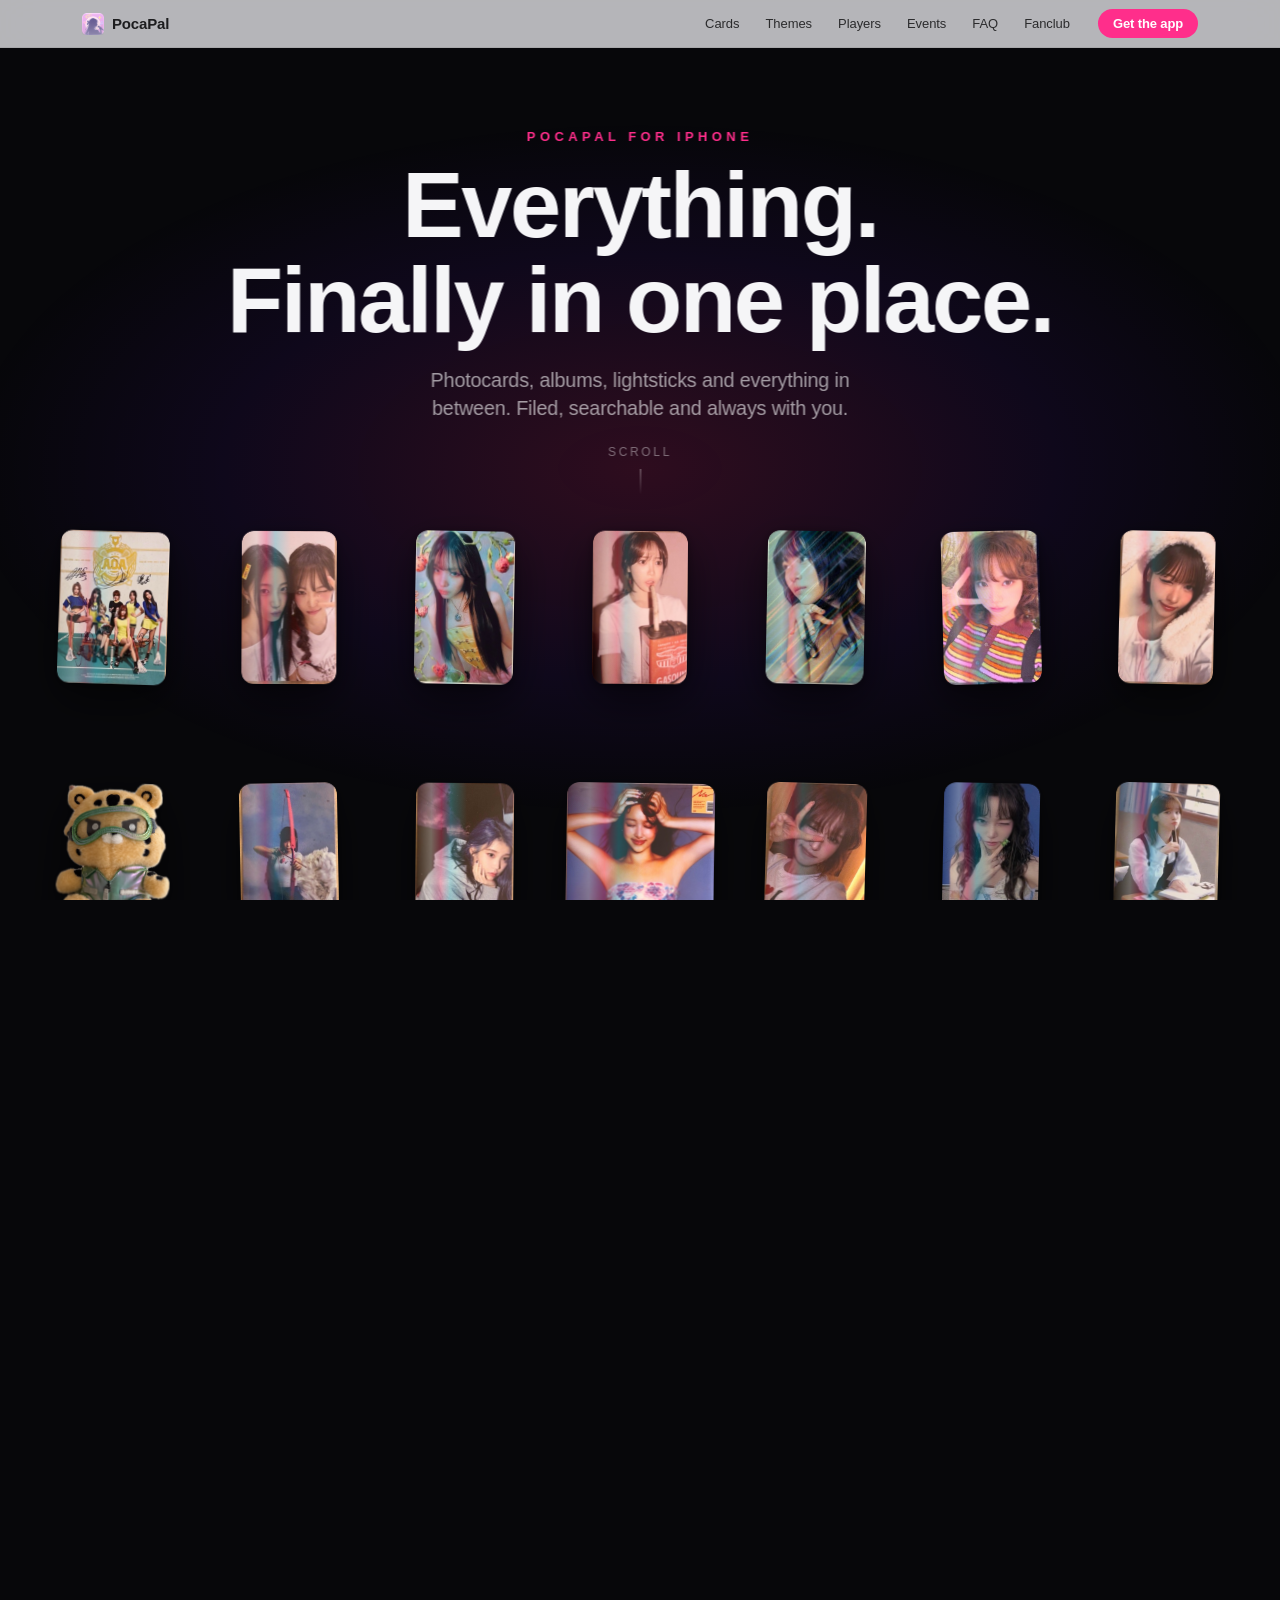
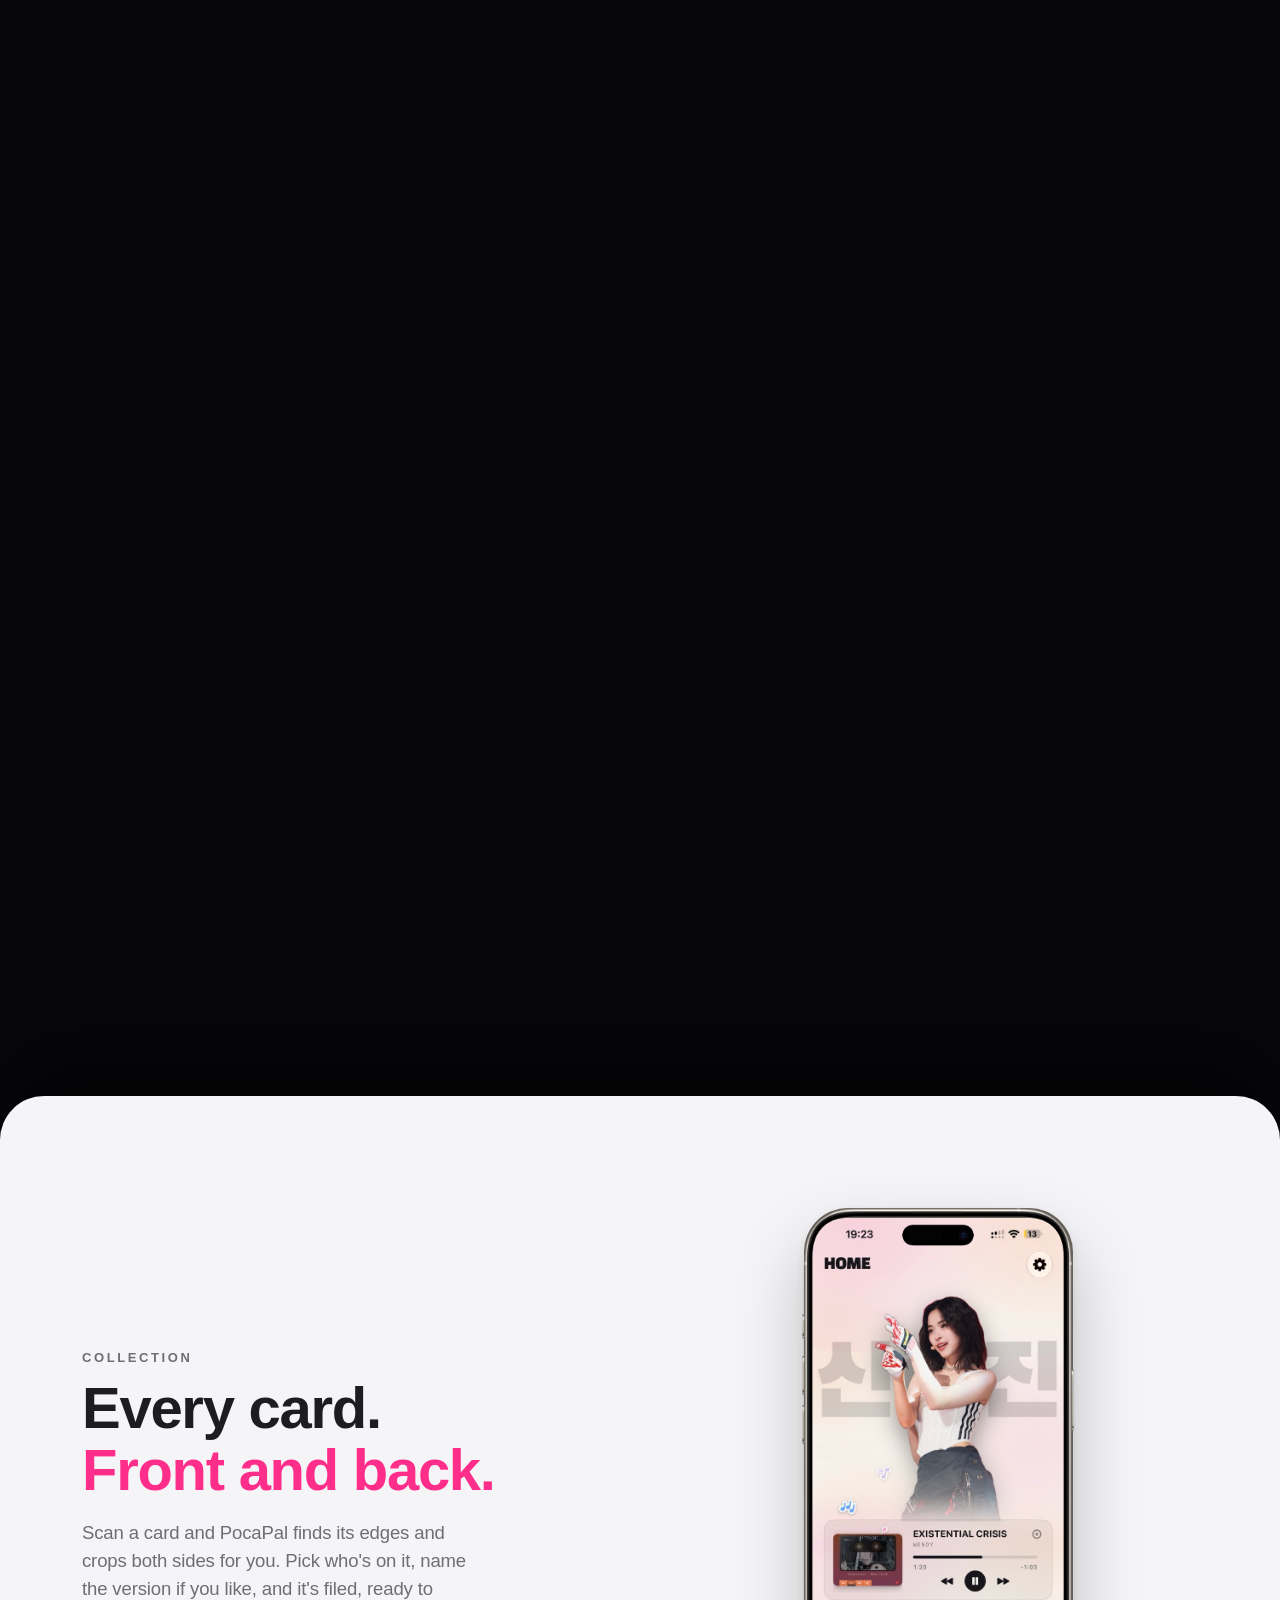
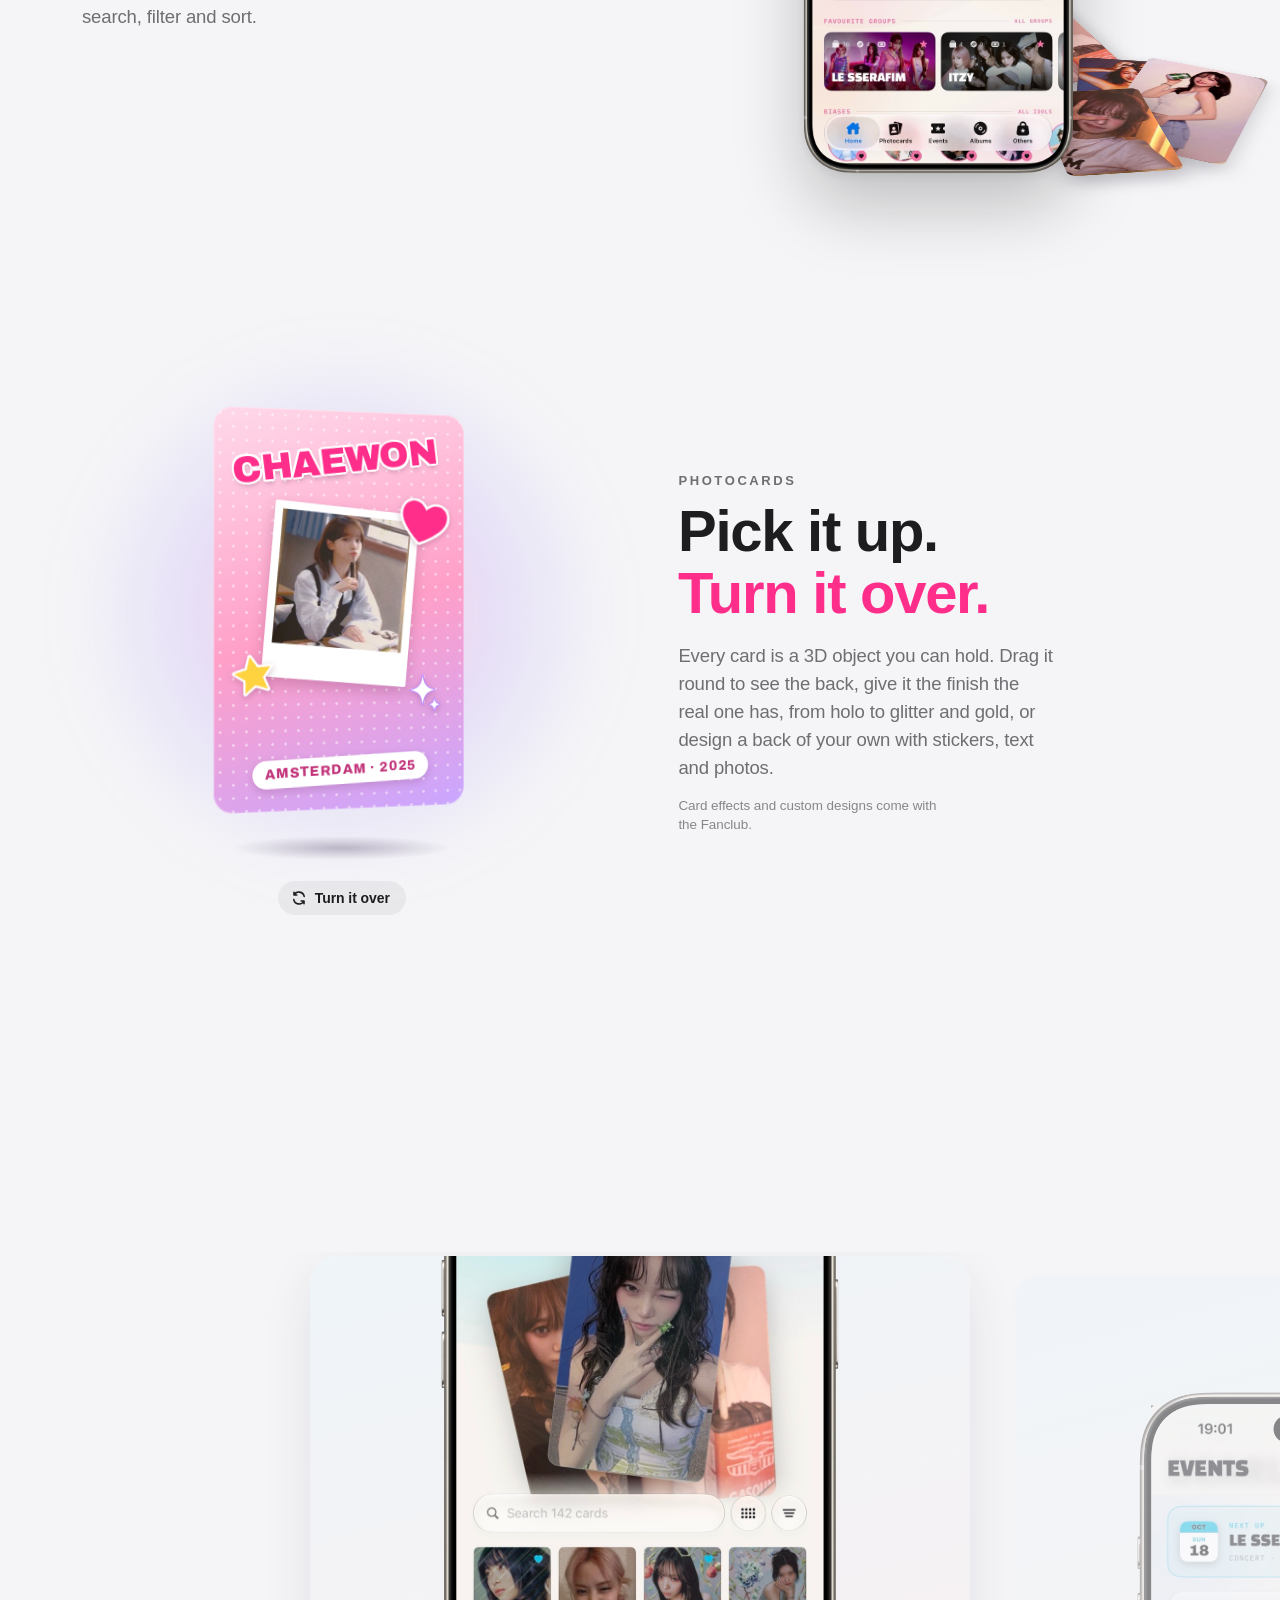
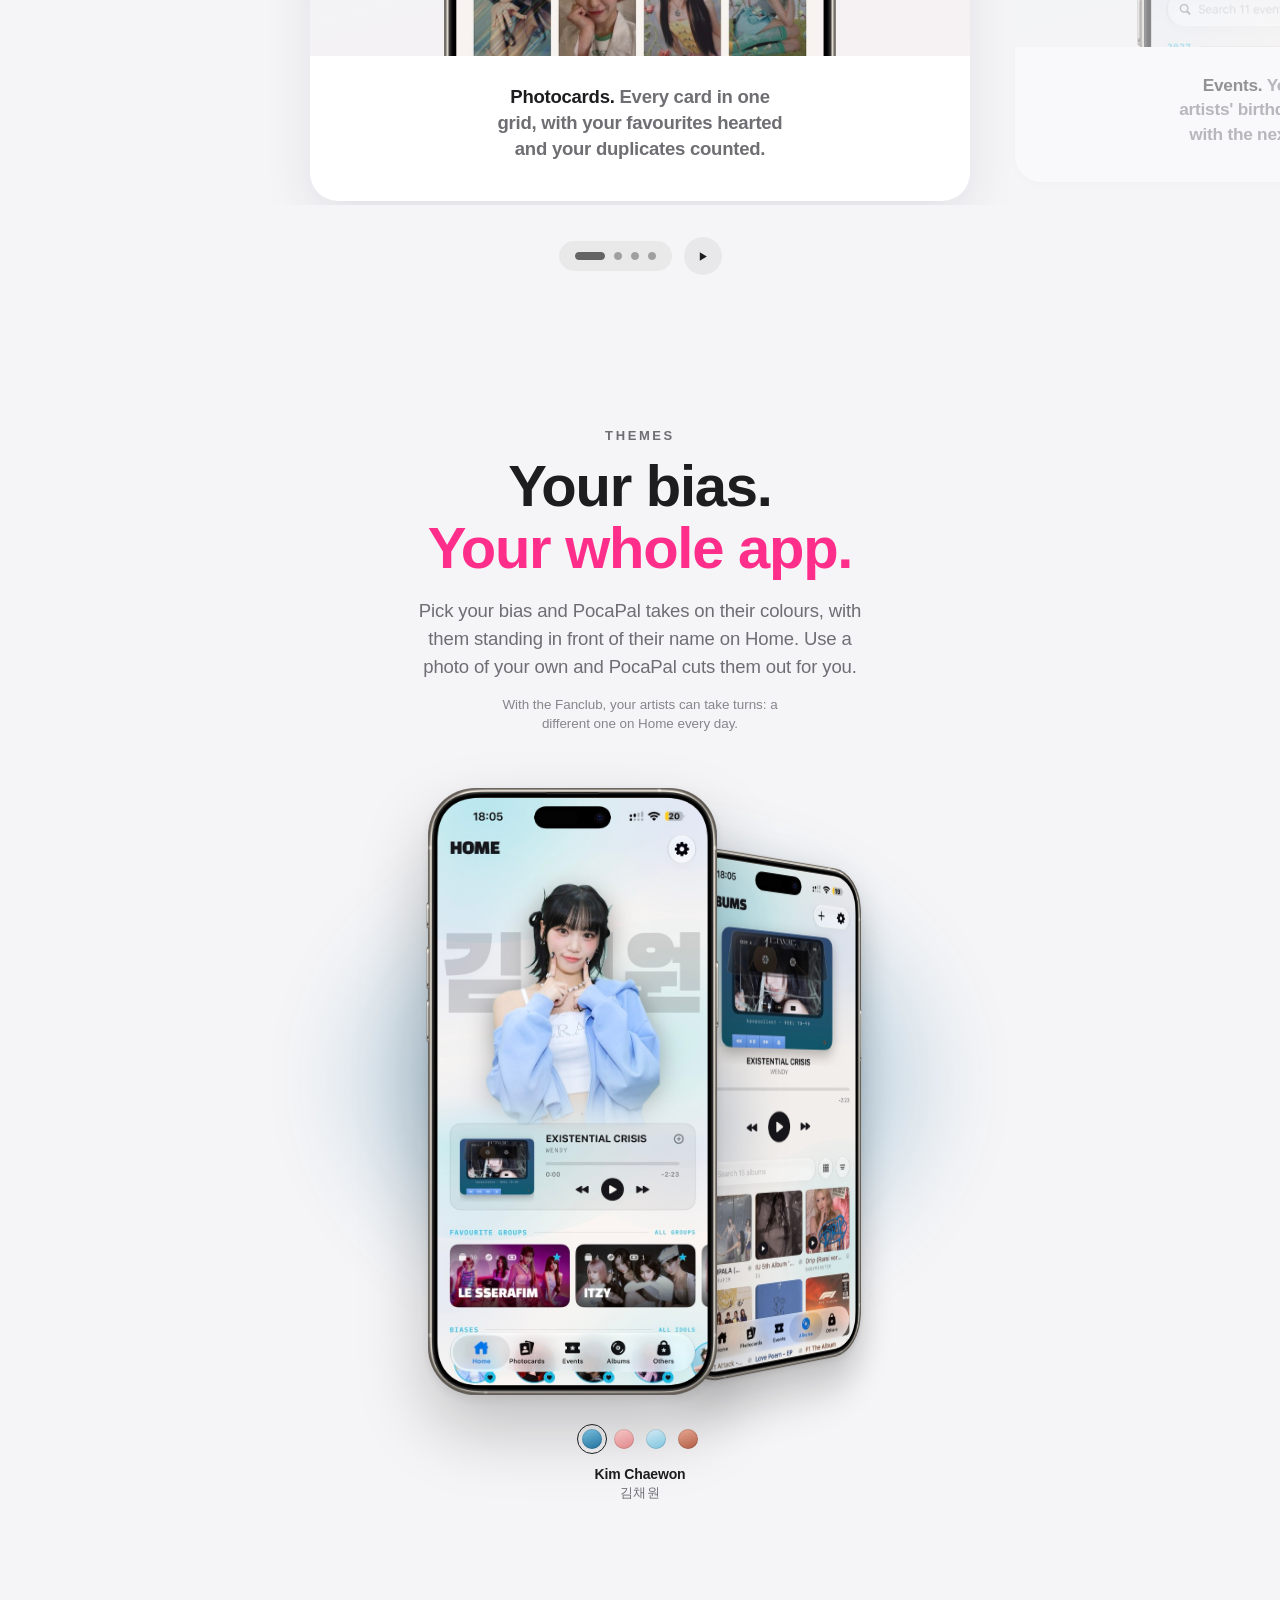
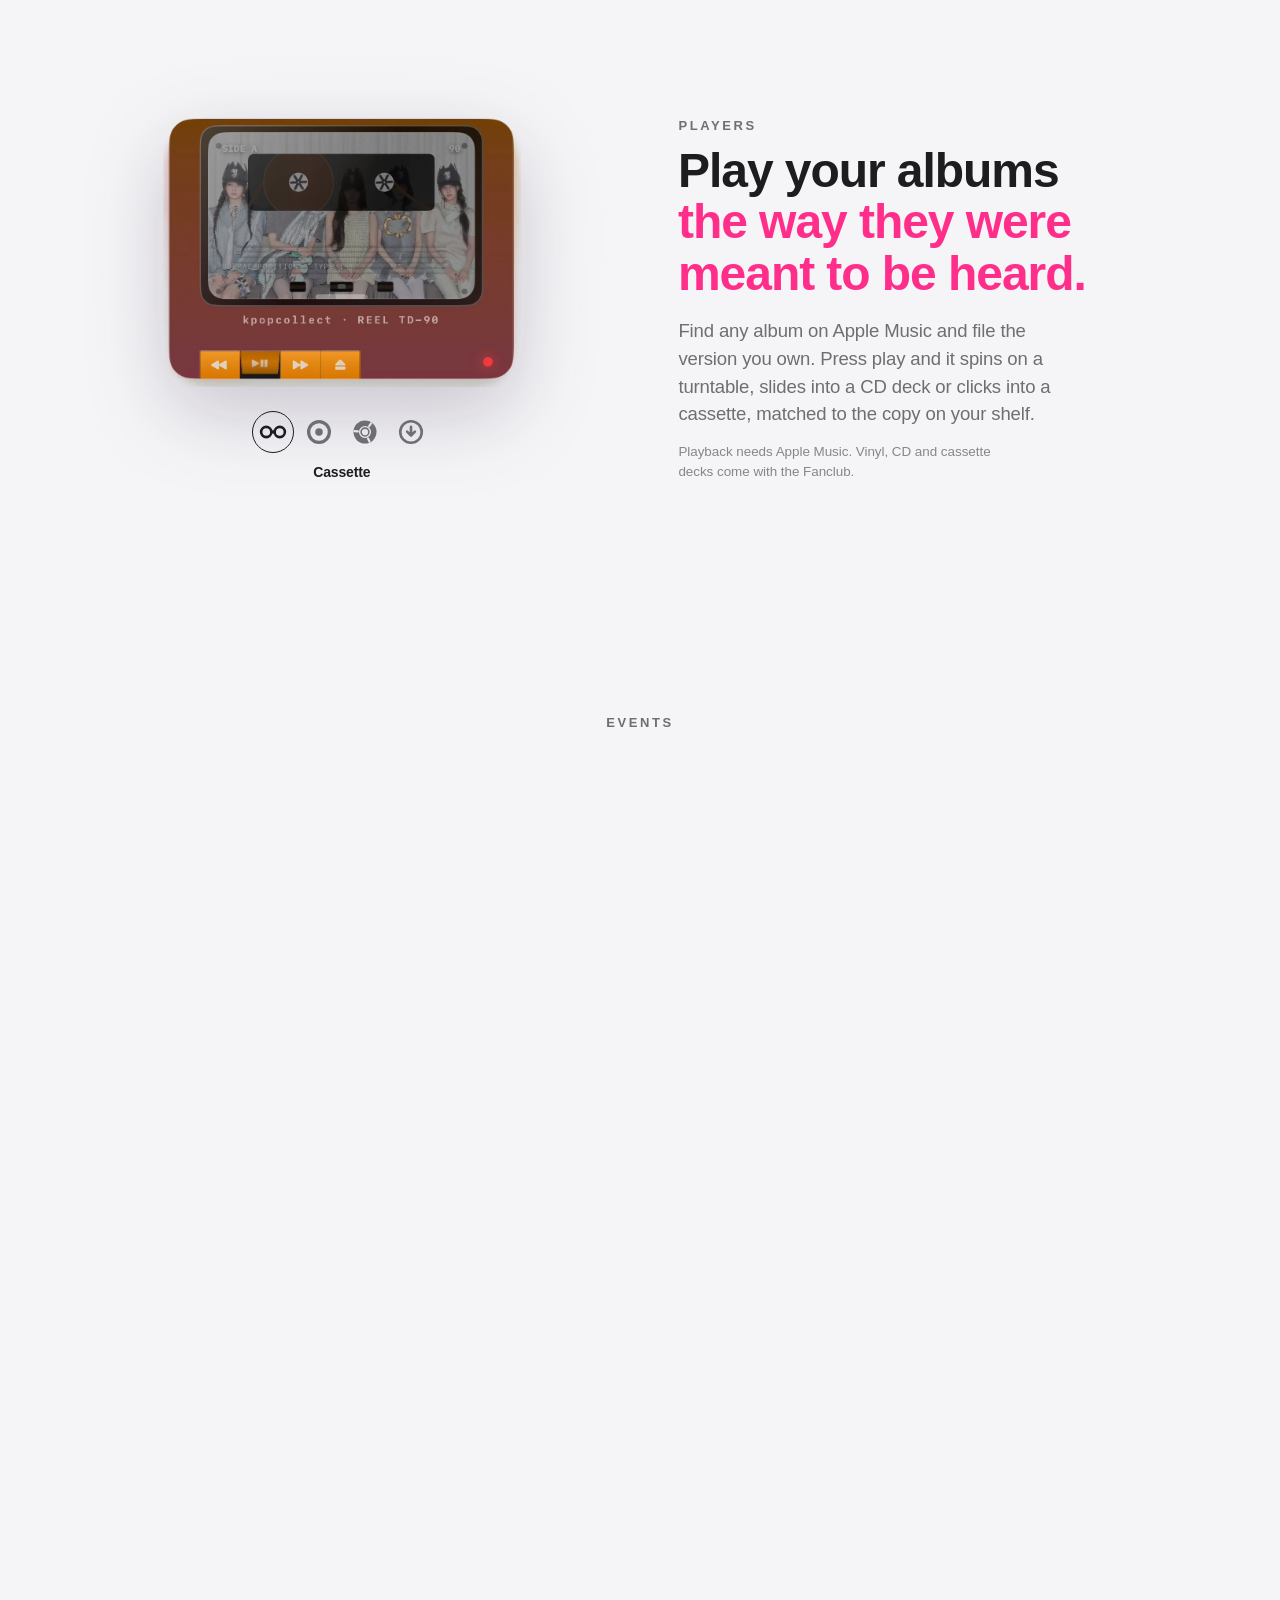
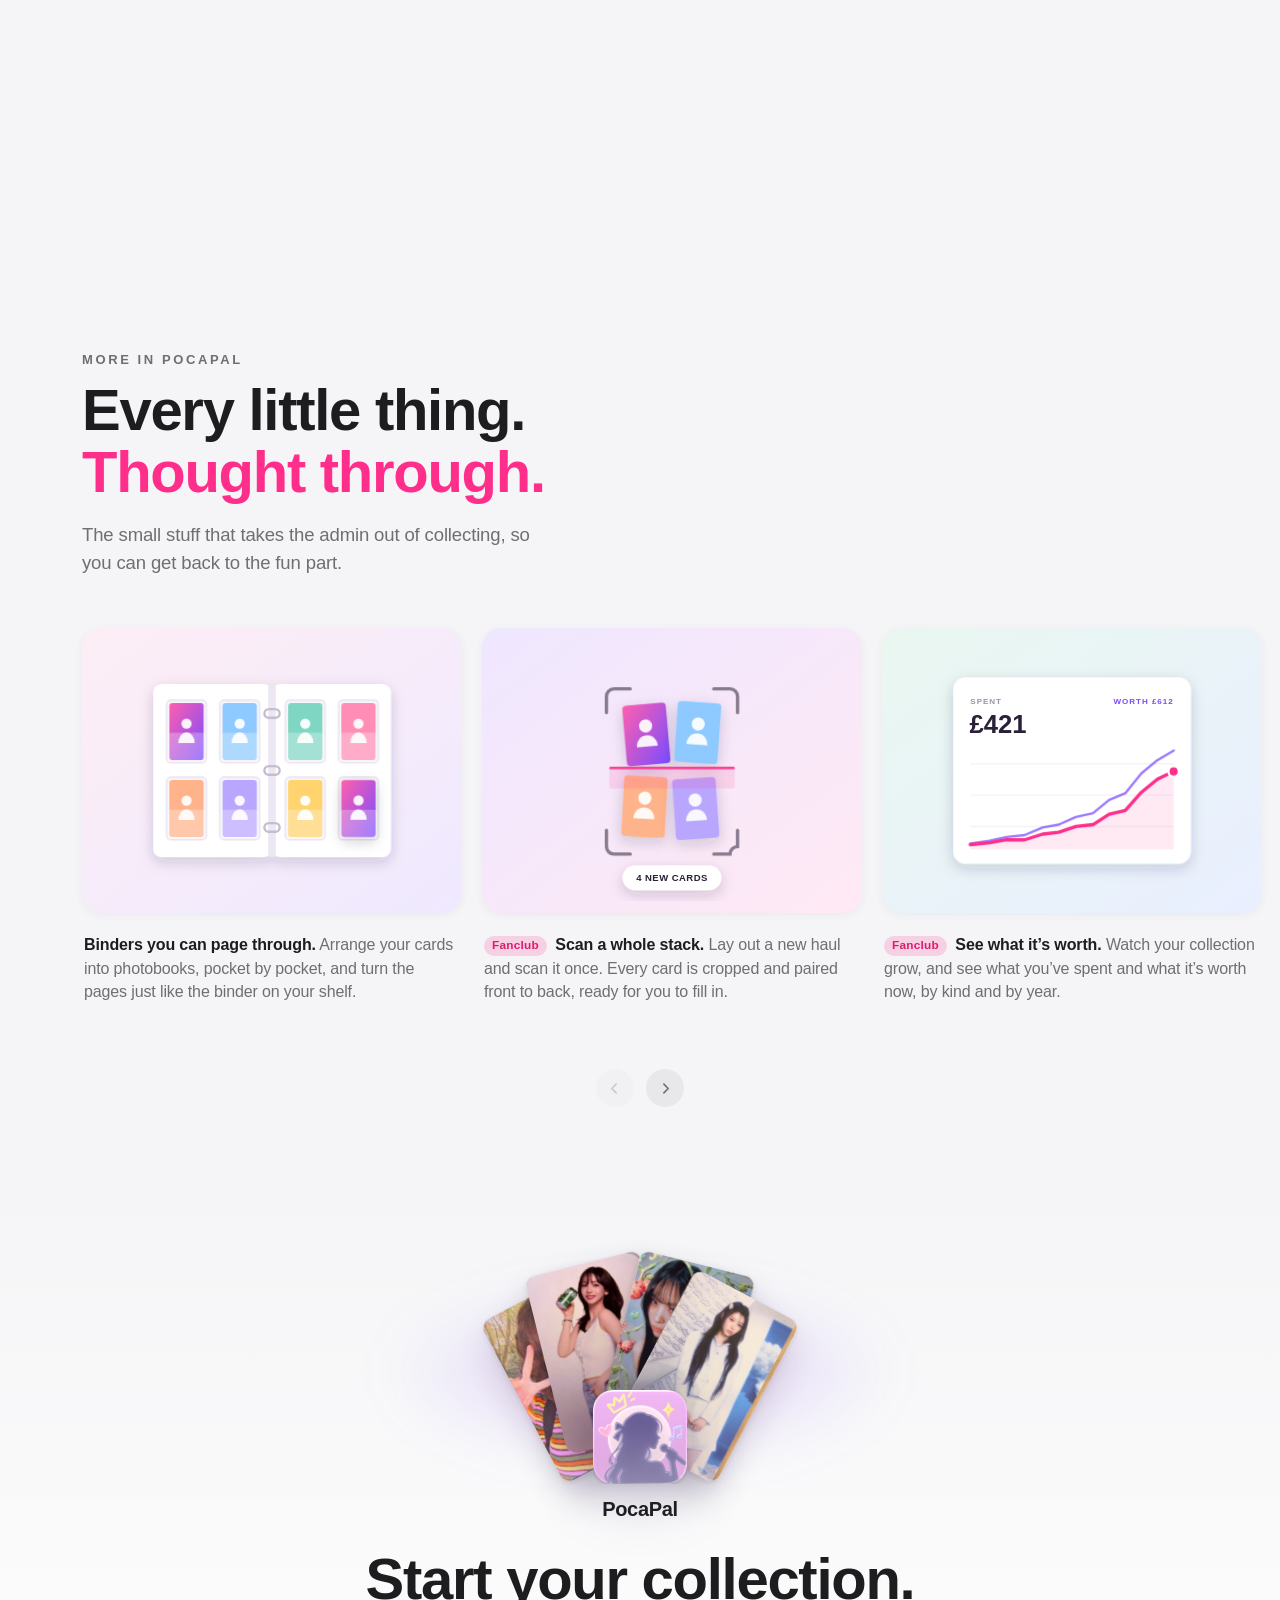
==== commit 69658815: "Move the Fanclub to the end of the page, under the FAQ It picks up the FAQ's white and fades back to" ====
--- a/public/index.html
+++ b/public/index.html
@@ -30,8 +30,8 @@
       <a href="#themes">Themes</a>
       <a href="#players">Players</a>
       <a href="#events">Events</a>
+      <a href="#faq">FAQ</a>
       <a href="#fanclub">Fanclub</a>
-      <a href="#faq">FAQ</a>
     </nav>
     <a class="btn btn-sm" href="#get">Get the app</a>
   </div>
@@ -442,9 +442,91 @@
       </div>
     </section>
 
+    <section class="cta" id="get">
+      <!-- a hand of cards fans out behind the icon as it comes into view -->
+      <div class="cta-brand" data-reveal>
+        <div class="cta-fan" aria-hidden="true">
+          <img class="fan-card" style="--k:-2" src="assets/cards/poca-02.jpg" alt="" loading="lazy">
+          <img class="fan-card" style="--k:-1" src="assets/cards/poca-12.jpg" alt="" loading="lazy">
+          <img class="fan-card" style="--k:1"  src="assets/cards/poca-05.jpg" alt="" loading="lazy">
+          <img class="fan-card" style="--k:2"  src="assets/cards/poca-14.jpg" alt="" loading="lazy">
+          <img class="cta-icon" src="assets/app-icon.png" alt="" width="204" height="204">
+        </div>
+        <p class="cta-name rv">PocaPal</p>
+      </div>
+      <div data-reveal>
+        <h2 class="h2" data-lines>Start your collection.</h2>
+        <p class="body cta-body rv">Free on the App Store, for iPhone and Mac.</p>
+        <div class="store-row rv">
+          <a class="store" href="#" aria-label="Download on the App Store">
+            <span class="store-icon" data-store="apple"></span>
+            <span class="store-txt"><small>Download on the</small><strong>App Store</strong></span>
+          </a>
+        </div>
+      </div>
+    </section>
+
+    <section class="faq" id="faq" aria-labelledby="faqHead">
+      <div class="faq-head" data-reveal>
+        <h2 class="h2" id="faqHead" data-lines>Questions?<br><span class="hl">Answered.</span></h2>
+      </div>
+      <div class="faq-list" data-reveal>
+
+        <div class="faq-item rv">
+          <button class="faq-q" type="button" aria-expanded="false" aria-controls="faq-a1" id="faq-q1">
+            Is PocaPal free?<span class="faq-mark" aria-hidden="true"></span>
+          </button>
+          <div class="faq-a" id="faq-a1" role="region" aria-labelledby="faq-q1">
+            <div><p>Yes. Download it and collect as much as you like. If you want the extras, like statistics, batch scan, card effects and the vinyl, CD and cassette players, the PocaPal Fanclub unlocks them with a one-time purchase. There's no subscription.</p></div>
+          </div>
+        </div>
+        <div class="faq-item rv">
+          <button class="faq-q" type="button" aria-expanded="false" aria-controls="faq-a2" id="faq-q2">
+            How do I add a card?<span class="faq-mark" aria-hidden="true"></span>
+          </button>
+          <div class="faq-a" id="faq-a2" role="region" aria-labelledby="faq-q2">
+            <div><p>Tap +, then scan it with your camera or pick its photos from your library. PocaPal finds the edges and crops the front and the back for you. Pick who's on it, name the version if you like, and it's filed. Fanclub members can scan a whole stack in one go.</p></div>
+          </div>
+        </div>
+        <div class="faq-item rv">
+          <button class="faq-q" type="button" aria-expanded="false" aria-controls="faq-a3" id="faq-q3">
+            Is it just for photocards?<span class="faq-mark" aria-hidden="true"></span>
+          </button>
+          <div class="faq-a" id="faq-a3" role="region" aria-labelledby="faq-q3">
+            <div><p>No. Albums have a tab of their own, and so do your events. Others holds everything else, from lightsticks to posters and banners, in categories you make yourself.</p></div>
+          </div>
+        </div>
+        <div class="faq-item rv">
+          <button class="faq-q" type="button" aria-expanded="false" aria-controls="faq-a4" id="faq-q4">
+            Can I keep track of what I'm still missing?<span class="faq-mark" aria-hidden="true"></span>
+          </button>
+          <div class="faq-a" id="faq-a4" role="region" aria-labelledby="faq-q4">
+            <div><p>Yes. Mark anything as Owned, Preordered or Wishlist and filter by it, so you know exactly what you're looking for before you get to the pop-up.</p></div>
+          </div>
+        </div>
+        <div class="faq-item rv">
+          <button class="faq-q" type="button" aria-expanded="false" aria-controls="faq-a5" id="faq-q5">
+            Do I need Apple Music?<span class="faq-mark" aria-hidden="true"></span>
+          </button>
+          <div class="faq-a" id="faq-a5" role="region" aria-labelledby="faq-q5">
+            <div><p>Only to play your albums. PocaPal finds them in the Apple Music catalogue, and playback uses your Apple Music subscription. Everything else works without one.</p></div>
+          </div>
+        </div>
+        <div class="faq-item rv">
+          <button class="faq-q" type="button" aria-expanded="false" aria-controls="faq-a6" id="faq-q6">
+            Is there an iPad or Mac version?<span class="faq-mark" aria-hidden="true"></span>
+          </button>
+          <div class="faq-a" id="faq-a6" role="region" aria-labelledby="faq-q6">
+            <div><p>PocaPal already runs on Mac. An iPad version is on the way, and in the meantime PocaPal runs on iPad at iPhone size. A Fanclub membership covers all your devices.</p></div>
+          </div>
+        </div>
+
+      </div>
+    </section>
+
     <!-- ─────────── the Fanclub: the one-time purchase ───────────
-         The membership card the app prints with your name and number, lifted
-         off the page as the blade scrolls in, catching the light every few
+         Closes the page, under the FAQ. The membership card the app prints
+         with your name and number, lifted off the page as the blade scrolls in, catching the light every few
          seconds; then what members get, in the app's own words. -->
     <section class="club" id="fanclub" aria-labelledby="clubHead">
       <div class="club-art" data-scrub>
@@ -476,88 +558,6 @@
           <li class="club-item rv"><svg viewBox="0 0 24 24" aria-hidden="true"><path d="M10 3.5c.5 4.3 2 6.3 6.5 7-4.5.7-6 2.7-6.5 7-.5-4.3-2-6.3-6.5-7 4.5-.7 6-2.7 6.5-7z"/><path d="M18 14.5c.2 1.8.8 2.6 2.5 2.9-1.7.3-2.3 1.1-2.5 2.9-.2-1.8-.8-2.6-2.5-2.9 1.7-.3 2.3-1.1 2.5-2.9z"/></svg><p><b>Card effects</b>Holo, glitter, gold and transparent finishes.</p></li>
       </ul>
       <p class="fine club-fine">One-time purchase. No subscription.</p>
-    </section>
-
-    <section class="cta" id="get">
-      <!-- a hand of cards fans out behind the icon as it comes into view -->
-      <div class="cta-brand" data-reveal>
-        <div class="cta-fan" aria-hidden="true">
-          <img class="fan-card" style="--k:-2" src="assets/cards/poca-02.jpg" alt="" loading="lazy">
-          <img class="fan-card" style="--k:-1" src="assets/cards/poca-12.jpg" alt="" loading="lazy">
-          <img class="fan-card" style="--k:1"  src="assets/cards/poca-05.jpg" alt="" loading="lazy">
-          <img class="fan-card" style="--k:2"  src="assets/cards/poca-14.jpg" alt="" loading="lazy">
-          <img class="cta-icon" src="assets/app-icon.png" alt="" width="204" height="204">
-        </div>
-        <p class="cta-name rv">PocaPal</p>
-      </div>
-      <div data-reveal>
-        <h2 class="h2" data-lines>Start your collection.</h2>
-        <p class="body cta-body rv">Free on the App Store, for iPhone and Mac.</p>
-        <div class="store-row rv">
-          <a class="store" href="#" aria-label="Download on the App Store">
-            <span class="store-icon" data-store="apple"></span>
-            <span class="store-txt"><small>Download on the</small><strong>App Store</strong></span>
-          </a>
-        </div>
-      </div>
-    </section>
-
-    <section class="faq" id="faq" aria-labelledby="faqHead">
-      <div class="faq-head" data-reveal>
-        <h2 class="h2" id="faqHead" data-lines>Questions?<br><span class="hl">Answered.</span></h2>
-      </div>
-      <div class="faq-list" data-reveal>
-
-        <div class="faq-item rv">
-          <button class="faq-q" type="button" aria-expanded="false" aria-controls="faq-a1" id="faq-q1">
-            Is PocaPal free?<span class="faq-mark" aria-hidden="true"></span>
-          </button>
-          <div class="faq-a" id="faq-a1" role="region" aria-labelledby="faq-q1">
-            <div><p>Yes. Download it and collect as much as you like. If you want the extras, like statistics, batch scan, card effects and the vinyl, CD and cassette players, the PocaPal Fanclub unlocks them with a one-time purchase. There's no subscription.</p></div>
-          </div>
-        </div>
-        <div class="faq-item rv">
-          <button class="faq-q" type="button" aria-expanded="false" aria-controls="faq-a2" id="faq-q2">
-            How do I add a card?<span class="faq-mark" aria-hidden="true"></span>
-          </button>
-          <div class="faq-a" id="faq-a2" role="region" aria-labelledby="faq-q2">
-            <div><p>Tap +, then scan it with your camera or pick its photos from your library. PocaPal finds the edges and crops the front and the back for you. Pick who's on it, name the version if you like, and it's filed. Fanclub members can scan a whole stack in one go.</p></div>
-          </div>
-        </div>
-        <div class="faq-item rv">
-          <button class="faq-q" type="button" aria-expanded="false" aria-controls="faq-a3" id="faq-q3">
-            Is it just for photocards?<span class="faq-mark" aria-hidden="true"></span>
-          </button>
-          <div class="faq-a" id="faq-a3" role="region" aria-labelledby="faq-q3">
-            <div><p>No. Albums have a tab of their own, and so do your events. Others holds everything else, from lightsticks to posters and banners, in categories you make yourself.</p></div>
-          </div>
-        </div>
-        <div class="faq-item rv">
-          <button class="faq-q" type="button" aria-expanded="false" aria-controls="faq-a4" id="faq-q4">
-            Can I keep track of what I'm still missing?<span class="faq-mark" aria-hidden="true"></span>
-          </button>
-          <div class="faq-a" id="faq-a4" role="region" aria-labelledby="faq-q4">
-            <div><p>Yes. Mark anything as Owned, Preordered or Wishlist and filter by it, so you know exactly what you're looking for before you get to the pop-up.</p></div>
-          </div>
-        </div>
-        <div class="faq-item rv">
-          <button class="faq-q" type="button" aria-expanded="false" aria-controls="faq-a5" id="faq-q5">
-            Do I need Apple Music?<span class="faq-mark" aria-hidden="true"></span>
-          </button>
-          <div class="faq-a" id="faq-a5" role="region" aria-labelledby="faq-q5">
-            <div><p>Only to play your albums. PocaPal finds them in the Apple Music catalogue, and playback uses your Apple Music subscription. Everything else works without one.</p></div>
-          </div>
-        </div>
-        <div class="faq-item rv">
-          <button class="faq-q" type="button" aria-expanded="false" aria-controls="faq-a6" id="faq-q6">
-            Is there an iPad or Mac version?<span class="faq-mark" aria-hidden="true"></span>
-          </button>
-          <div class="faq-a" id="faq-a6" role="region" aria-labelledby="faq-q6">
-            <div><p>PocaPal already runs on Mac. An iPad version is on the way, and in the meantime PocaPal runs on iPad at iPhone size. A Fanclub membership covers all your devices.</p></div>
-          </div>
-        </div>
-
-      </div>
     </section>
 
   </div>
--- a/public/styles.css
+++ b/public/styles.css
@@ -1528,13 +1528,16 @@
 .rail-btn[data-dir="-1"]::after{transform:scaleX(-1)}
 /* ---- CTA ---- */
 /* ---- the Fanclub ----
-   The membership card floats over the blade with a sheen crossing it every
-   few seconds (as on the app's Fanclub sheet); --e lifts it off the page and
-   turns it towards the reader as the blade scrolls in. */
+   The page's last blade, under the FAQ. The membership card floats over it
+   with a sheen crossing it every few seconds (as on the app's Fanclub
+   sheet); --e lifts it off the page and turns it towards the reader as the
+   blade scrolls in. */
+/* the last blade: it picks up the FAQ's white and fades back to the paper
+   the footer sits on; the FAQ's own bottom padding is the gap above it */
 .club{
-  max-width:var(--maxw);margin:0 auto;
-  padding:clamp(70px,11vh,140px) var(--pad) clamp(20px,4vh,40px);
+  padding:clamp(10px,2vh,24px) var(--pad) clamp(90px,13vh,150px);
   text-align:center;
+  background:linear-gradient(180deg,#fff 0%,var(--paper) 100%);
 }
 .club-art{
   display:flex;flex-direction:column;align-items:center;
